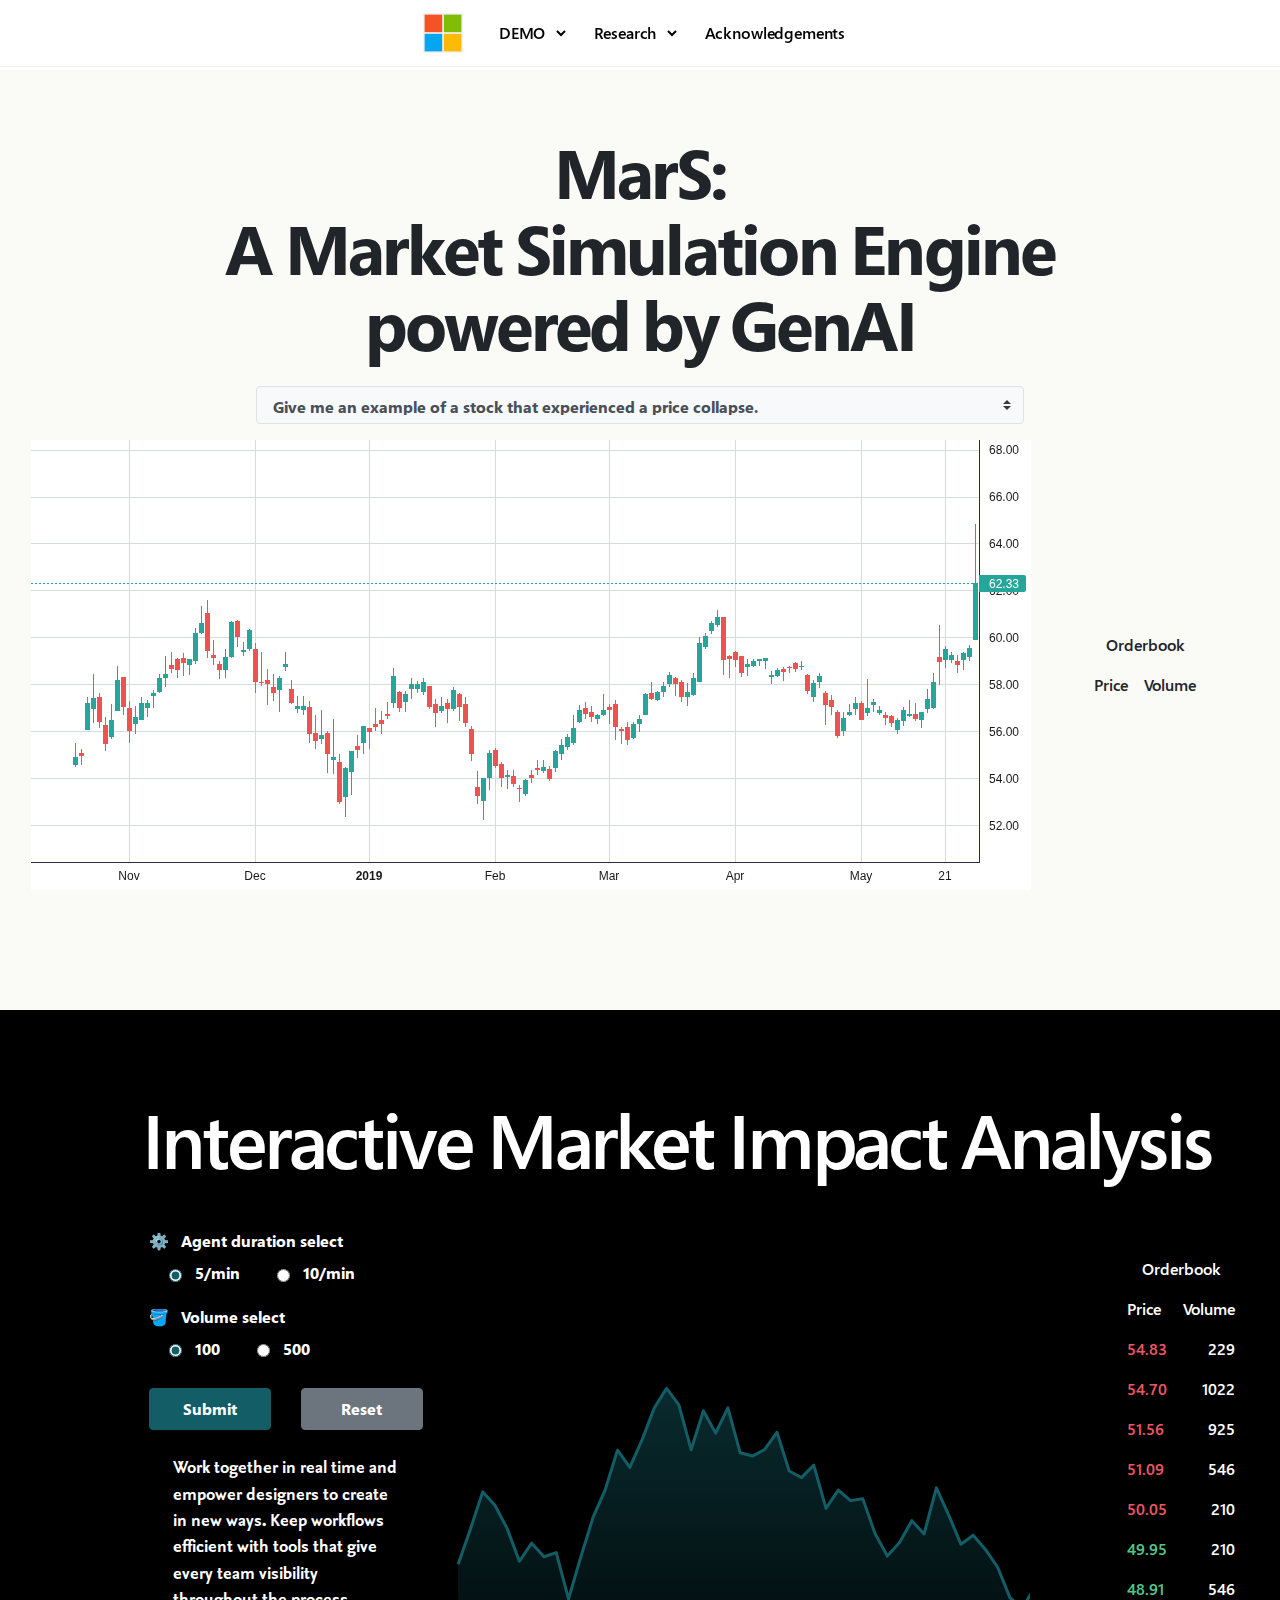
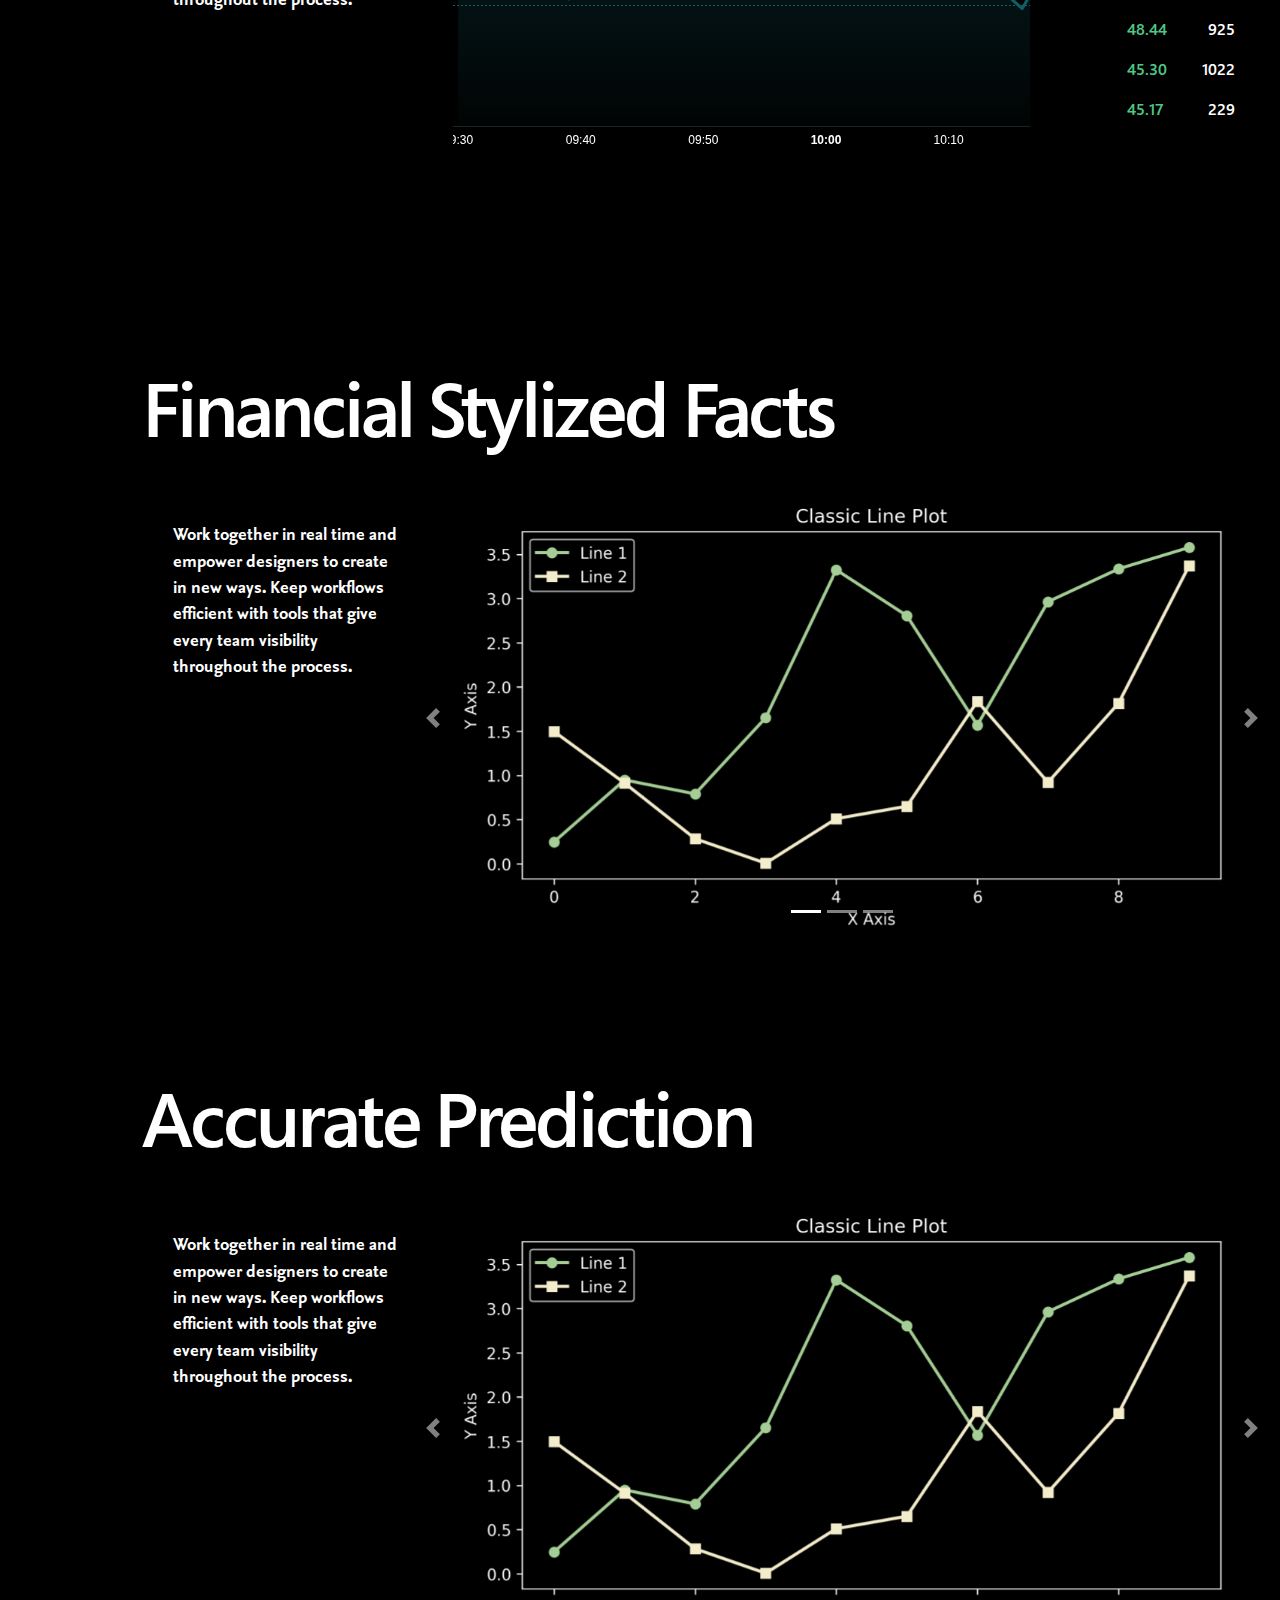
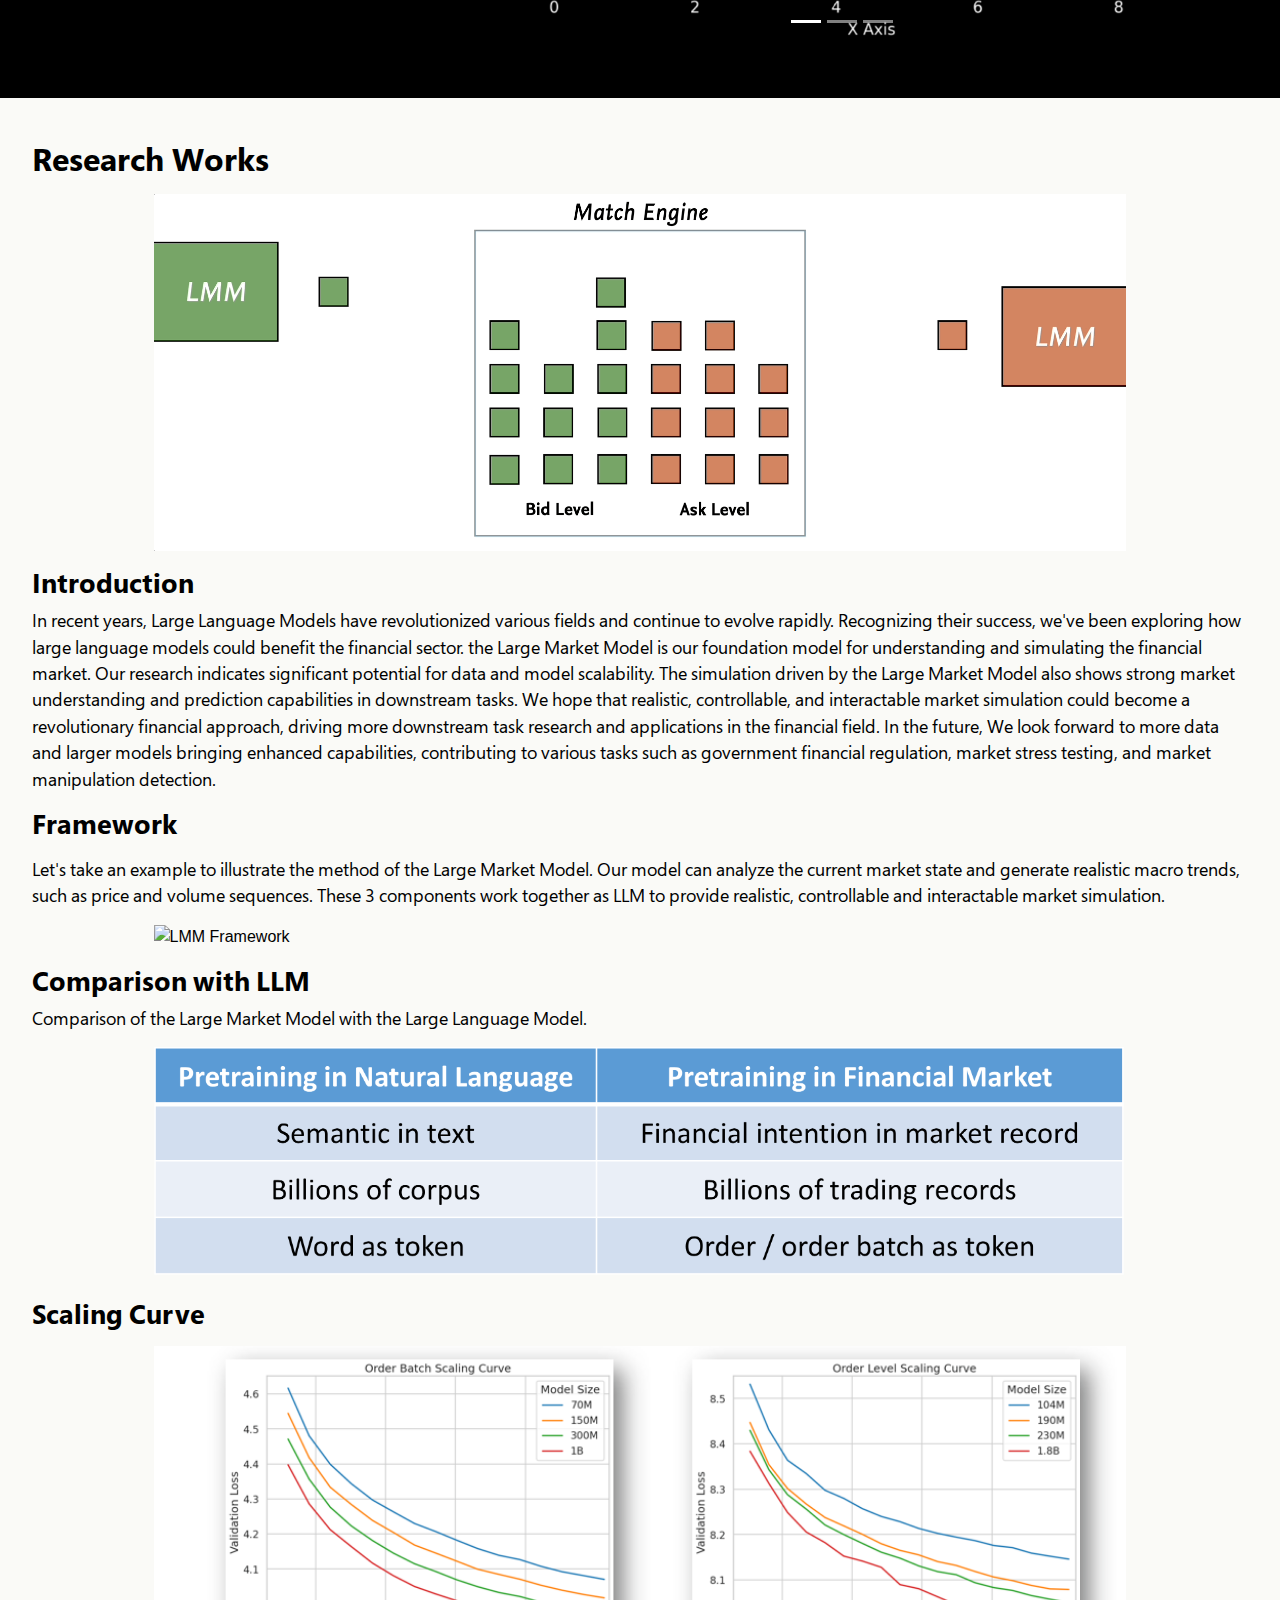
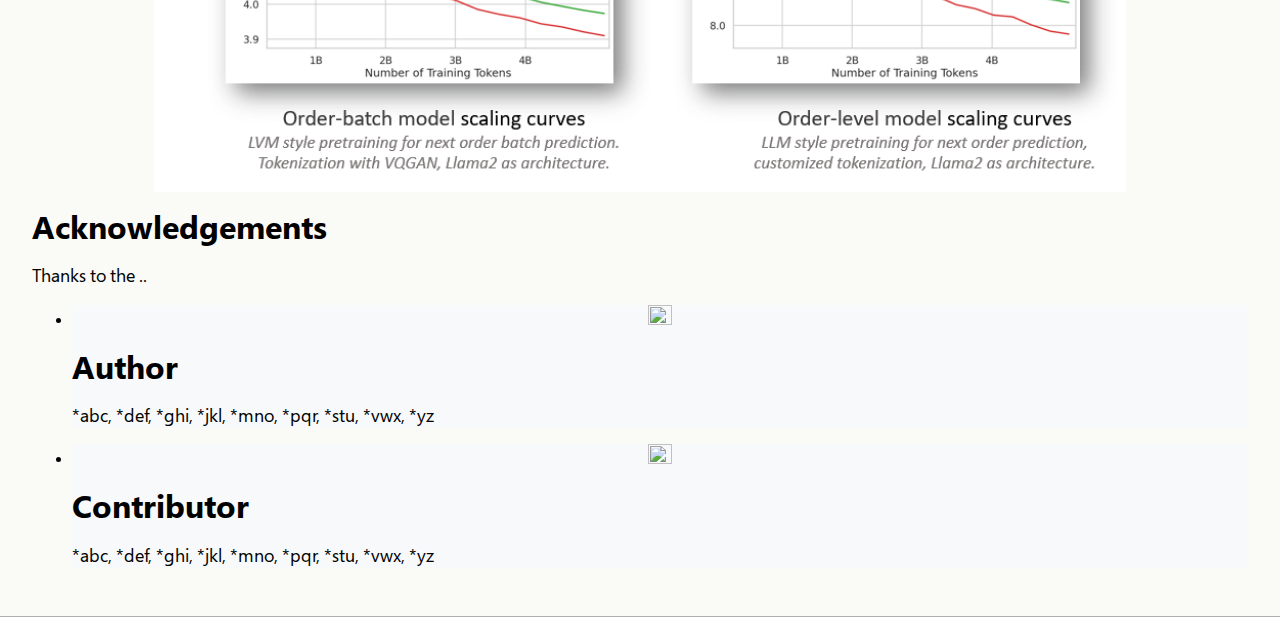
==== HomePage/index.html @ 02b0bd87 "init" ====
<!DOCTYPE html>
<html>

<head>
    <meta charSet="utf-8" />
    <link rel="preconnect" href="https://cdn.sanity.io" />
    <meta name="viewport" content="width=device-width, initial-scale=1" />
    <!-- <link rel="stylesheet" href="./_next/static/css/a3a7e39128537e6a.css" crossorigin="" data-precedence="next" /> -->
    <!-- <link rel="stylesheet" href="./_next/static/css/a01bb245298af342.css" crossorigin="" data-precedence="next" /> -->
    <link rel="stylesheet" href="https://cdn.jsdelivr.net/npm/bootstrap@4.4.1/dist/css/bootstrap.min.css"
        integrity="sha384-Vkoo8x4CGsO3+Hhxv8T/Q5PaXtkKtu6ug5TOeNV6gBiFeWPGFN9MuhOf23Q9Ifjh" crossorigin="anonymous">
    <script src="https://code.jquery.com/jquery-3.4.1.slim.min.js"
        integrity="sha384-J6qa4849blE2+poT4WnyKhv5vZF5SrPo0iEjwBvKU7imGFAV0wwj1yYfoRSJoZ+n"
        crossorigin="anonymous"></script>
    <script src="https://cdn.jsdelivr.net/npm/popper.js@1.16.0/dist/umd/popper.min.js"
        integrity="sha384-Q6E9RHvbIyZFJoft+2mJbHaEWldlvI9IOYy5n3zV9zzTtmI3UksdQRVvoxMfooAo"
        crossorigin="anonymous"></script>
    <script src="https://cdn.jsdelivr.net/npm/bootstrap@4.4.1/dist/js/bootstrap.min.js"
        integrity="sha384-wfSDF2E50Y2D1uUdj0O3uMBJnjuUD4Ih7YwaYd1iqfktj0Uod8GCExl3Og8ifwB6"
        crossorigin="anonymous"></script>
    <meta http-equiv="Content-Security-Policy"
        content="default-src &#x27;self&#x27; https://accounts.google.com/gsi/ ; script-src &#x27;self&#x27; &#x27;unsafe-eval&#x27; &#x27;unsafe-inline&#x27; blob: https://platform.twitter.com/js/ https://platform.twitter.com/widgets.js https://player.vimeo.com/api/player.js https://www.youtube.com/iframe_api https://www.youtube.com/s/player/ https://accounts.google.com/gsi/client https://stackpath.bootstrapcdn.com https://code.jquery.com https://cdn.jsdelivr.net ; style-src &#x27;self&#x27; &#x27;unsafe-inline&#x27; https://fonts.googleapis.com/ https://accounts.google.com/gsi/style https://stackpath.bootstrapcdn.com https://cdn.jsdelivr.net/ ; object-src &#x27;none&#x27; ; base-uri &#x27;self&#x27; ; font-src &#x27;self&#x27; https://fonts.gstatic.com ; connect-src &#x27;self&#x27; https://static.figma.com https://forms.figma.com https://boards-api.greenhouse.io/v1/boards/figma/jobs https://vimeo.com https://accounts.google.com/gsi/ https://figma.com/api/figment-proxy/monitor https://staging.figma.com/api/figment-proxy/monitor https://figma.com/api/figment-proxy/identify https://staging.figma.com/api/figment-proxy/identify https://figma.com/api/figment-proxy/page https://staging.figma.com/api/figment-proxy/page https://cdn.sanity.io https://events.statsigapi.net/v1/rgstr https://featuregates.org/v1/initialize https://o22594.ingest.sentry.io ; frame-src &#x27;self&#x27; https://www.figma.com https://marketing.figma.com https://marketing.staging.figma.com https://platform.twitter.com https://player.vimeo.com https://www.youtube.com https://accounts.google.com/gsi/ https://figma.com/api/figment-proxy/monitor https://staging.figma.com/api/figment-proxy/monitor https://figma.com/api/figment-proxy/identify https://staging.figma.com/api/figment-proxy/identify https://figma.com/api/figment-proxy/page https://staging.figma.com/api/figment-proxy/page ; img-src &#x27;self&#x27; data: blob: https://cdn.sanity.io https://i.vimeocdn.com https://*.figma.com https://i.ytimg.com https://www.gravatar.com https://i0.wp.com/s3-alpha.figma.com/ https://i1.wp.com/s3-alpha.figma.com/ https://i2.wp.com/s3-alpha.figma.com/ https://i3.wp.com/s3-alpha.figma.com/ ; media-src &#x27;self&#x27; https://cdn.sanity.io https://static.figma.com ; worker-src &#x27;none&#x27; ; upgrade-insecure-requests " />
    <meta name="theme-color" content="#ffffff" />
    <title>Microsoft: Large Market Model</title>
    <meta name="description"
        content="Figma is the leading collaborative design tool for building meaningful products. Seamlessly design, prototype, develop, and collect feedback in a single platform." />
    <!-- <link rel="manifest" href="/manifest.json?v=1" /> -->
    <!-- <link rel="canonical" href="https://www.figma.com/" /> -->
    <!-- <link rel="alternate" hrefLang="en" href="https://www.figma.com/" /> -->
    <!-- <link rel="alternate" hrefLang="de" href="https://www.figma.com/de/" /> -->
    <!-- <link rel="alternate" hrefLang="fr" href="https://www.figma.com/fr/" /> -->
    <!-- <link rel="alternate" hrefLang="ja" href="https://www.figma.com/ja/" /> -->
    <!-- <link rel="alternate" hrefLang="x-default" href="https://www.figma.com/" /> -->
    <meta property="og:title" content="LMM" />
    <!-- <meta property="og:description"
        content="Figma is the leading collaborative design tool for building meaningful products. Seamlessly design, prototype, develop, and collect feedback in a single platform." /> -->
    <!-- <meta property="og:url" content="https://www.figma.com/" /> -->
    <!-- <meta property="og:site_name" content="Figma" /> -->
    <!-- <meta property="og:image"
        content="https://cdn.sanity.io/images/599r6htc/localized/a9afeb156fd9d624032026ba5dded124f3265a42-2400x1260.png?w=1200&amp;q=70&amp;fit=max&amp;auto=format" /> -->
    <meta property="og:image:width" content="1200" />
    <meta property="og:image:height" content="630" />
    <meta property="og:type" content="website" />
    <meta name="twitter:image"
        content="https://cdn.sanity.io/images/599r6htc/localized/a9afeb156fd9d624032026ba5dded124f3265a42-2400x1260.png?w=1200&amp;q=70&amp;fit=max&amp;auto=format" />
    <meta name="twitter:image:width" content="1200" />
    <meta name="twitter:image:height" content="630" />
    <link rel="shortcut icon" href="images/microsoft.png" type="msft" />
    <link rel="icon" href="images/microsoft.png" sizes="192x192" />
    <link rel="icon" href="images/microsoft.png" sizes="128x128" />
    <link rel="icon" href="images/microsoft.png" type="image/png" />
    <link rel="icon" href="images/microsoft.png" sizes="any" type="image/svg+xml" />
    <!-- <link rel="apple-touch-icon" href="https://static.figma.com/app/icon/1/touch-76.png" sizes="76x76" />
    <link rel="apple-touch-icon" href="https://static.figma.com/app/icon/1/touch-120.png" sizes="120x120" />
    <link rel="apple-touch-icon" href="https://static.figma.com/app/icon/1/touch-152.png" sizes="152x152" />
    <link rel="apple-touch-icon" href="https://static.figma.com/app/icon/1/touch-167.png" sizes="167x167" />
    <link rel="apple-touch-icon" href="https://static.figma.com/app/icon/1/touch-180.png" sizes="180x180" /> -->
    <meta name="next-size-adjust" />
    <script src="js/lightweight-charts.standalone.production.js"></script>
    <!-- <link rel="stylesheet" href="css/claude.css" /> -->
    <link rel="stylesheet" href="css/font-style.css" />
    <link rel="stylesheet" href="css/style.css" />
    <script>
        (function () {
            const homepagePattern = new RegExp("^/((fr|de|ja)/)?$")
            const hasStateCookie = /(^|; *)(__host-)?figma\.authn-state=1(;|$)/i.test(document.cookie)
            window.isHomepage = homepagePattern.test(window.location.pathname)
            window.redirectToApp = () => {
                window.location.href = "/redirect_home"
            }

            if (window.isHomepage && hasStateCookie) {
                window.redirectToApp()
            }
        })()
    </script>
    <style
        data-emotion="css vgqvqa 1xx7x66 1jcad7p a2jhnh 1blj5w4 1ok2quh r4ad6 vthwf5 1r6bzqz 1h33jz5 1kh2msi lk8xnz s1am09 1unitxu 1o3xbvh axw7ok 12caxjw 79elbk mx6wto xxr460 181ih7a digmnm 7glzi7 fiavb9 1s5zhsh 68ex1e j6n3vw vzv3hu 1v3heaz 17baor0 c9log 1pedjod i8j8ci 7vzs6a 1h6647k 1k2ji4o ilxr9w 82b1p9 h1szwg gu9mud 0 10cvx0d 1ttct18 1ljk1wv ultvkd xql9lf 1s2ub9z bm7me6 1toy57u 19y0v12 18v6esb fzsdxs 1hyfx7x 4o3jsi 1bohwjx 5sgkt1 1j6mv6l 1xe7dqo qt5w03 8atqhb rz0zwt 1p062ol tqq2ca 17g8840 15hwmns 2ok4rb 1t3rvdw u83pue 10qo74e 17xsp5d 16ayu8t 19zowzq p2hu0t 1ke04li v5hztt 70qvj9 1u34mhz 18aoyxs ybtiry 1k5ylcq yikrym 1549uxp 10ngdny 115s245 1gyw6kv 4cs8n2 1abe8bw 1le72dr 1btwqcf j7qwjs 1oo3ail 1xvqwox r1rs7a 16ea1w6 1pq5x50 r57pdw ers5v4 15fzge 1m01c8l 1y2x0v 1lwzxr6 17mrx6g y555pl a1tzcy 1bkx64e 1y7crgy 1z063fy nfl3w 6djaf4 17j39q3 ya86xq x1m6v 1ejf4m3 14pwkia rhpgco avehtb b8n9y9 s855ri epvm6 1xvso8j x2h7g6 ssgmig dcez4h q0xz4o 1birkxv jodbou 63xbd6 zhpe2o 14l5g2e 10klw3m znuur3 gqjykr 7fl06r k008qs 1028ru8 animation-zsk7zs 17wxmyz 4n32kg 1w0icqx 1jfwkxe 1b7y4wq 1em3ndj el77m7 10ghxob 13u7m8z 1il8vks 17r3c8v 1iwzbfk bh39hc 10h6814 1tyi9mv 5umvbj 1pkebir">
        /* html {
            line-height: 1.15;
            -webkit-text-size-adjust: 100%;
        }

        body {
            margin: 0;
        }

        main {
            display: block;
        }

        h1 {
            font-size: 2em;
            margin: 0.67em 0;
        }

        hr {
            box-sizing: content-box;
            height: 0;
            overflow: visible;
        }

        pre {
            font-family: monospace, monospace;
            font-size: 1em;
        }

        a {
            background-color: transparent;
        }

        abbr[title] {
            border-bottom: none;
            -webkit-text-decoration: underline;
            text-decoration: underline;
            -webkit-text-decoration: underline dotted;
            text-decoration: underline dotted;
        }

        b,
        strong {
            font-weight: bolder;
        }

        code,
        kbd,
        samp {
            font-family: monospace, monospace;
            font-size: 1em;
        }

        small {
            font-size: 80%;
        }

        sub,
        sup {
            font-size: 75%;
            line-height: 0;
            position: relative;
            vertical-align: baseline;
        }

        sub {
            bottom: -0.25em;
        }

        sup {
            top: -0.5em;
        }

        img {
            border-style: none;
        }

        button,
        input,
        optgroup,
        select,
        textarea {
            font-family: inherit;
            font-size: 100%;
            line-height: 1.15;
            margin: 0;
        }

        button,
        input {
            overflow: visible;
        }

        button,
        select {
            text-transform: none;
        }

        button,
        [type="button"],
        [type="reset"],
        [type="submit"] {
            -webkit-appearance: button;
        }

        button::-moz-focus-inner,
        [type="button"]::-moz-focus-inner,
        [type="reset"]::-moz-focus-inner,
        [type="submit"]::-moz-focus-inner {
            border-style: none;
            padding: 0;
        }

        button:-moz-focusring,
        [type="button"]:-moz-focusring,
        [type="reset"]:-moz-focusring,
        [type="submit"]:-moz-focusring {
            outline: 1px dotted ButtonText;
        }

        fieldset {
            padding: 0.35em 0.75em 0.625em;
        }

        legend {
            box-sizing: border-box;
            color: inherit;
            display: table;
            max-width: 100%;
            padding: 0;
            white-space: normal;
        }

        progress {
            vertical-align: baseline;
        }

        textarea {
            overflow: auto;
        }

        [type="checkbox"],
        [type="radio"] {
            box-sizing: border-box;
            padding: 0;
        }

        [type="number"]::-webkit-inner-spin-button,
        [type="number"]::-webkit-outer-spin-button {
            height: auto;
        }

        [type="search"] {
            -webkit-appearance: textfield;
            outline-offset: -2px;
        }

        [type="search"]::-webkit-search-decoration {
            -webkit-appearance: none;
        }

        ::-webkit-file-upload-button {
            -webkit-appearance: button;
            font: inherit;
        }

        details {
            display: block;
        }

        summary {
            display: -webkit-box;
            display: -webkit-list-item;
            display: -ms-list-itembox;
            display: list-item;
        }

        template {
            display: none;
        }

        [hidden] {
            display: none;
        }

        :root {
            --vh: 1vh;
            --h1-fs: 4rem;
            --h1-lh: 1.15;
            --h1-ls: -0.03em;
            --h2-fs: 2.25rem;
            --h2-lh: 1.2;
            --h2-ls: -0.02em;
            --h3-fs: 1.5rem;
            --h3-ls: -0.01em;
            --h4-fs: 1.25rem;
            --t1-fs: 1.375rem;
            --t1-lh: 1.45;
            --t1-ls: 0em;
            --t2-fs: 1.125rem;
            --t2-ls: 0.01em;
            --t3-fs: 1rem;
            --t3-ls: 0.01em;
            --legoBlockPadding: 160px;
            --cursorDefault: url("data:image/svg+xml,%3Csvg xmlns='http://www.w3.org/2000/svg' width='26' height='31' fill='none' viewBox='0 0 26 31'%3E%3Cpath fill='%23fff' fill-rule='evenodd' stroke='%23010101' stroke-linecap='square' stroke-width='2.5' d='M21.993 14.425 2.549 2.935l4.444 23.108 4.653-10.002 10.347-1.616Z' clip-rule='evenodd'/%3E%3C/svg%3E"), auto;
            --cursorPointer: url("data:image/svg+xml,%3Csvg xmlns='http://www.w3.org/2000/svg' width='28' height='29' fill='none' viewBox='0 0 28 29'%3E%3Cpath fill='%23fff' d='M6.84 21.83c-.47-.6-1.05-1.82-2.07-3.34-.58-.83-2.01-2.41-2.45-3.23a2.1 2.1 0 0 1-.25-1.67 2.2 2.2 0 0 1 2.39-1.67c.85.18 1.63.6 2.25 1.2.43.41.82.85 1.18 1.32.27.34.33.47.63.85.3.39.5.77.35.2-.11-.83-.31-2.23-.6-3.48-.21-.95-.26-1.1-.46-1.82s-.32-1.32-.54-2.13c-.2-.8-.35-1.62-.46-2.44a4.7 4.7 0 0 1 .43-3.08c.58-.55 1.44-.7 2.17-.37a4.4 4.4 0 0 1 1.57 2.17c.43 1.07.72 2.19.86 3.33.27 1.67.79 4.1.8 4.6 0-.61-.11-1.91 0-2.5.12-.6.54-1.1 1.12-1.33.5-.15 1.02-.19 1.53-.1.52.1.98.4 1.29.83.38.98.6 2 .63 3.05.04-.91.2-1.82.47-2.7.28-.39.68-.67 1.15-.8.55-.1 1.11-.1 1.66 0 .46.15.85.44 1.14.82.35.88.56 1.82.63 2.77 0 .23.12-.65.48-1.24a1.67 1.67 0 1 1 3.17 1.07v3.77c-.06.97-.2 1.94-.4 2.9-.29.85-.7 1.65-1.2 2.38-.8.9-1.48 1.92-1.98 3.02a6.67 6.67 0 0 0 .03 3.2c-.68.07-1.37.07-2.05 0-.65-.1-1.45-1.4-1.67-1.8a.63.63 0 0 0-1.13 0c-.37.64-1.18 1.79-1.75 1.85-1.12.14-3.42 0-5.23 0 0 0 .3-1.66-.39-2.27-.68-.6-1.38-1.3-1.9-1.76l-1.4-1.6Z'/%3E%3Cpath stroke='%23000' stroke-linecap='round' stroke-linejoin='round' stroke-width='2.25' d='M6.84 21.83c-.47-.6-1.05-1.82-2.07-3.34-.58-.83-2.01-2.41-2.45-3.23a2.1 2.1 0 0 1-.25-1.67 2.2 2.2 0 0 1 2.39-1.67c.85.18 1.63.6 2.25 1.2.43.41.82.85 1.18 1.32.27.34.33.47.63.85.3.39.5.77.35.2-.11-.83-.31-2.23-.6-3.48-.21-.95-.26-1.1-.46-1.82s-.32-1.32-.54-2.13c-.2-.8-.35-1.62-.46-2.44a4.7 4.7 0 0 1 .43-3.08c.58-.55 1.44-.7 2.17-.37a4.4 4.4 0 0 1 1.57 2.17c.43 1.07.72 2.19.86 3.33.27 1.67.79 4.1.8 4.6 0-.61-.11-1.91 0-2.5.12-.6.54-1.1 1.12-1.33.5-.15 1.02-.19 1.53-.1.52.1.98.4 1.29.83.38.98.6 2 .63 3.05.04-.91.2-1.82.47-2.7.28-.39.68-.67 1.15-.8.55-.1 1.11-.1 1.66 0 .46.15.85.44 1.14.82.35.88.56 1.82.63 2.77 0 .23.12-.65.48-1.24a1.67 1.67 0 1 1 3.17 1.07v3.77c-.06.97-.2 1.94-.4 2.9-.29.85-.7 1.65-1.2 2.38-.8.9-1.48 1.92-1.98 3.02a6.67 6.67 0 0 0 .03 3.2c-.68.07-1.37.07-2.05 0-.65-.1-1.45-1.4-1.67-1.8a.63.63 0 0 0-1.13 0c-.37.64-1.18 1.79-1.75 1.85-1.12.14-3.42 0-5.23 0 0 0 .3-1.66-.39-2.27-.68-.6-1.38-1.3-1.9-1.76l-1.4-1.6Z' clip-rule='evenodd'/%3E%3Cpath fill='%23000' d='M20.65 22.3v-6.24c0-.38-.31-.68-.7-.68-.37 0-.68.3-.68.68v6.23c0 .38.3.68.69.68.38 0 .69-.3.69-.68ZM17.2 22.3l-.04-6.25a.67.67 0 1 0-1.34.01l.04 6.24a.67.67 0 1 0 1.34 0ZM12.37 16.07l.04 6.22c0 .38.3.68.67.68.37 0 .67-.3.67-.68l-.04-6.23c0-.38-.3-.68-.67-.68-.37 0-.67.31-.67.69Z'/%3E%3C/svg%3E"), auto;
            --cursorGrab: url("data:image/svg+xml,%3Csvg xmlns='http://www.w3.org/2000/svg' width='28' height='28' fill='none' viewBox='0 0 28 28'%3E%3Cpath fill='%23fff' d='M8.32 14.57c-.15-.58-.31-1.35-.65-2.46-.33-1.1-.54-1.36-.74-1.95-.21-.59-.48-1.14-.8-1.87A19.2 19.2 0 0 1 5.4 6c-.13-.65.03-1.33.45-1.86.57-.55 1.39-.76 2.16-.55.6.26 1.1.7 1.46 1.25.47.75.85 1.55 1.14 2.38.45 1.15.77 2.33.97 3.54l.14.72V9.64c0-1.6-.1-2.9 0-4.67 0-.2.1-.94.13-1.14.04-.69.45-1.3 1.06-1.6.7-.3 1.52-.3 2.22 0 .64.3 1.06.9 1.1 1.6 0 .17.14 1.58.14 1.76V11.37c.04-2.1.22-4.19.54-6.26.19-.65.65-1.18 1.26-1.48.75-.3 1.6-.15 2.22.39.46.5.73 1.14.76 1.82v5.64c.14-.45.3-.86.43-1.18.13-.32.38-.97.57-1.36.2-.38.41-.75.65-1.1.25-.4.62-.71 1.07-.89a1.59 1.59 0 0 1 2.06.94c.1.58.1 1.17 0 1.75-.1.88-.3 1.76-.56 2.62-.2.7-.43 1.95-.54 2.53-.1.6-.36 2.2-.57 2.9-.3.83-.73 1.61-1.25 2.33a11.5 11.5 0 0 0-1.9 2.87 6.43 6.43 0 0 0 .04 3.05 9.2 9.2 0 0 1-1.95 0c-.62-.1-1.38-1.33-1.59-1.72a.6.6 0 0 0-1.08 0c-.36.6-1.13 1.7-1.67 1.77-1.06.12-3.25 0-4.98 0 0 0 .3-1.6-.37-2.16-.66-.57-1.31-1.24-1.8-1.68l-1.32-1.47c-.45-.57-1-1.73-1.97-3.17-.56-.8-1.59-1.73-2.03-2.5a2.78 2.78 0 0 1-.3-2.1 1.92 1.92 0 0 1 2.17-1.37c.74.05 1.43.35 1.97.86.42.37.82.76 1.19 1.19.25.3.32.44.6.8.29.37.48.74.34.2'/%3E%3Cpath stroke='%23000' stroke-linecap='round' stroke-linejoin='round' stroke-width='2.25' d='M8.32 14.57c-.15-.58-.31-1.35-.65-2.46-.33-1.1-.54-1.36-.74-1.95-.21-.59-.48-1.14-.8-1.87A19.2 19.2 0 0 1 5.4 6c-.13-.65.03-1.33.45-1.86.57-.55 1.39-.76 2.16-.55.6.26 1.1.7 1.46 1.25.47.75.85 1.55 1.14 2.38.45 1.15.77 2.33.97 3.54l.14.72V9.64c0-1.6-.1-2.9 0-4.67 0-.2.1-.94.13-1.14.04-.69.45-1.3 1.06-1.6.7-.3 1.52-.3 2.22 0 .64.3 1.06.9 1.1 1.6 0 .17.14 1.58.14 1.76V11.37c.04-2.1.22-4.19.54-6.26.19-.65.65-1.18 1.26-1.48.75-.3 1.6-.15 2.22.39.46.5.73 1.14.76 1.82v5.64c.14-.45.3-.86.43-1.18.13-.32.38-.97.57-1.36.2-.38.41-.75.65-1.1.25-.4.62-.71 1.07-.89a1.59 1.59 0 0 1 2.06.94c.1.58.1 1.17 0 1.75-.1.88-.3 1.76-.56 2.62-.2.7-.43 1.95-.54 2.53-.1.6-.36 2.2-.57 2.9-.3.83-.73 1.61-1.25 2.33a11.5 11.5 0 0 0-1.9 2.87 6.43 6.43 0 0 0 .04 3.05 9.2 9.2 0 0 1-1.95 0c-.62-.1-1.38-1.33-1.59-1.72a.6.6 0 0 0-1.08 0c-.36.6-1.13 1.7-1.67 1.77-1.06.12-3.25 0-4.98 0 0 0 .3-1.6-.37-2.16-.66-.57-1.31-1.24-1.8-1.68l-1.32-1.47c-.45-.57-1-1.73-1.97-3.17-.56-.8-1.59-1.73-2.03-2.5a2.78 2.78 0 0 1-.3-2.1 1.92 1.92 0 0 1 2.17-1.37c.74.05 1.43.35 1.97.86.42.37.82.76 1.19 1.19.25.3.32.44.6.8.29.37.48.74.34.2'/%3E%3Cpath fill='%23000' d='M19.3 20.3v-6.24c0-.38-.3-.68-.68-.68-.38 0-.7.3-.7.68v6.23c0 .38.32.68.7.68.38 0 .69-.3.69-.68ZM16.13 20.3l-.01-6.25c0-.37-.31-.67-.69-.67-.37 0-.68.3-.68.68l.02 6.24c0 .37.3.67.68.67.38 0 .69-.3.68-.68ZM11.59 14.07l.03 6.22c0 .38.3.68.68.68.37 0 .67-.31.67-.69l-.04-6.22c0-.38-.3-.68-.67-.68a.68.68 0 0 0-.67.69Z'/%3E%3C/svg%3E"), auto;
            --cursorGrabbed: url("data:image/svg+xml,%3Csvg xmlns='http://www.w3.org/2000/svg' width='28' height='25' fill='none' viewBox='0 0 28 25'%3E%3Cpath fill='%23fff' d='M6.81 3.46c.9-.34 2.68-.13 3.14.88.47 1.01.75 2.32.77 2-.03-.97.05-1.93.25-2.88.2-.6.68-1.08 1.29-1.3a3.61 3.61 0 0 1 1.72-.1c.58.12 1.1.45 1.44.93.44 1.1.68 2.25.73 3.43.05-1 .22-2 .5-2.96.32-.44.77-.76 1.3-.9a5.2 5.2 0 0 1 1.87 0c.5.17.95.49 1.27.92.4 1 .64 2.04.71 3.1 0 .27.13-.72.55-1.38a1.88 1.88 0 1 1 3.55 1.2v4.23c-.07 1.1-.22 2.18-.45 3.25-.32.95-.78 1.85-1.35 2.68a13.51 13.51 0 0 0-2.22 3.39 7.71 7.71 0 0 0 .03 3.6c-.76.07-1.53.07-2.3 0-.73-.12-1.63-1.58-1.87-2.03a.71.71 0 0 0-1.27 0c-.41.71-1.33 2-1.87 2.08-1.26.15-3.86 0-5.88 0 0 0 .36-1.87-.43-2.55-.79-.67-1.55-1.46-2.13-1.98L4.6 17.35a8.33 8.33 0 0 1-2.32-3.75c-.4-1.76-.35-2.6 0-3.3a2.8 2.8 0 0 1 1.6-1.23c.54-.1 1.1-.06 1.64.12.37.15.68.4.92.73.43.58.58.86.39.22-.19-.63-.6-1.1-.8-1.87-.4-.9-.65-1.88-.72-2.86.08-.9.7-1.64 1.56-1.88'/%3E%3Cpath stroke='%23000' stroke-linejoin='round' stroke-width='2.25' d='M6.81 3.46c.9-.34 2.68-.13 3.14.88.47 1.01.75 2.32.77 2-.03-.97.05-1.93.25-2.88.2-.6.68-1.08 1.29-1.3a3.61 3.61 0 0 1 1.72-.1c.58.12 1.1.45 1.44.93.44 1.1.68 2.25.73 3.43.05-1 .22-2 .5-2.96.32-.44.77-.76 1.3-.9a5.2 5.2 0 0 1 1.87 0c.5.17.95.49 1.27.92.4 1 .64 2.04.71 3.1 0 .27.13-.72.55-1.38a1.88 1.88 0 1 1 3.55 1.2v4.23c-.07 1.1-.22 2.18-.45 3.25-.32.95-.78 1.85-1.35 2.68a13.52 13.52 0 0 0-2.22 3.39 7.71 7.71 0 0 0 .03 3.6c-.76.07-1.53.07-2.3 0-.73-.12-1.63-1.58-1.87-2.03a.71.71 0 0 0-1.27 0c-.41.71-1.33 2-1.87 2.08-1.26.15-3.86 0-5.88 0 0 0 .36-1.87-.43-2.55-.79-.67-1.55-1.46-2.13-1.98L4.6 17.35a8.33 8.33 0 0 1-2.32-3.75c-.4-1.76-.35-2.6 0-3.3a2.8 2.8 0 0 1 1.6-1.23c.54-.1 1.1-.06 1.64.12.37.15.68.4.92.73.43.58.58.86.39.22-.19-.63-.6-1.1-.8-1.87-.4-.9-.65-1.88-.72-2.86.04-.9.64-1.68 1.5-1.95Z' clip-rule='evenodd'/%3E%3Cpath fill='%23000' d='M19.29 18.3v-6.24c0-.38-.3-.68-.69-.68-.38 0-.69.3-.69.68v6.23c0 .38.3.68.69.68.38 0 .69-.3.69-.68ZM16.12 18.3l-.02-6.25c0-.37-.3-.67-.68-.67-.38 0-.68.3-.68.68l.01 6.24c0 .37.31.67.69.67.37 0 .68-.3.68-.68ZM11.57 12.07l.04 6.22c0 .38.3.68.67.68.37 0 .67-.31.67-.69l-.04-6.22c0-.38-.3-.68-.67-.68a.68.68 0 0 0-.67.69Z'/%3E%3C/svg%3E"), auto;
            --cursorText: url("data:image/svg+xml,%3Csvg xmlns='http://www.w3.org/2000/svg' width='13' height='25' fill='none' viewBox='0 0 13 25'%3E%3Cpath fill='%23000' stroke='%23fff' stroke-width='1.75' d='M8 18.48v-4.23h1.27v-3H8V5.8c.2-.44.5-.82.87-1.14.23-.16.52-.32.83-.44a5.4 5.4 0 0 1 1.17-.05l.87.05.05-.87.08-1.27.06-.87-.88-.06c-.7-.04-1.4 0-2.1.14l-.05.01-.06.02c-.7.25-1.29.56-1.82.95L7 2.28l-.03.02c-.16.13-.31.28-.46.42a6.93 6.93 0 0 0-.39-.38l-.03-.03-.03-.02a5.86 5.86 0 0 0-1.85-.97l-.04-.01-.04-.01a8.1 8.1 0 0 0-2.19-.16l-.87.06.06.87.08 1.27.06.88.87-.06c.43-.03.85 0 1.27.08.23.08.5.21.74.4.33.3.63.72.84 1.19v5.42H3.72v3h1.27v4.2c-.21.47-.51.89-.88 1.24-.2.14-.46.28-.75.37-.36.07-.8.1-1.22.06l-.87-.05-.06.87-.08 1.27-.06.88.87.05c.71.05 1.42 0 2.12-.14h.04l.04-.02a5.83 5.83 0 0 0 1.88-.95l.03-.02.03-.03.44-.43c.14.14.28.27.44.4l.02.02.02.01c.55.42 1.14.73 1.76.95l.05.02.06.01c.77.17 1.47.22 2.17.18l.88-.05-.05-.87-.07-1.27-.05-.87-.87.04c-.42.03-.83 0-1.24-.08-.24-.1-.52-.25-.8-.45A3.4 3.4 0 0 1 8 18.48Z'/%3E%3C/svg%3E"), auto;
            --statsigOverlay: #FFFFFF;
        }

        @media (max-width: 1080px) {
            :root {
                --h1-fs: 3rem;
                --h1-lh: 1.2;
                --h1-ls: -0.02em;
                --h2-fs: 2rem;
                --h2-lh: 1.3;
                --h2-ls: -0.01em;
                --h3-fs: 1.25rem;
                --h3-ls: 0em;
                --h4-fs: 1.125rem;
                --t1-fs: 1.25rem;
                --t1-lh: 1.45;
                --t1-ls: 0em;
                --t2-fs: 1rem;
                --t3-fs: 0.875rem;
                --t3-ls: 0.02em;
            }
        }

        @media (max-width: 800px) {
            :root {
                --h1-fs: 2.25rem;
                --h2-fs: 1.625rem;
                --h2-lh: 1.35;
                --t1-fs: 1.125rem;
                --t1-lh: 1.5;
                --t1-ls: 0.01em;
            }
        }

        @media (max-width: 1900px) {
            :root {
                --legoBlockPadding: 120px;
            }
        }

        @media (max-width: 960px) {
            :root {
                --legoBlockPadding: 80px;
            }
        }

        @media (max-width: 670px) {
            :root {
                --legoBlockPadding: 64px;
            }
        }

        *,
        *:before,
        *:after {
            box-sizing: inherit;
        }

        html {
            font-family: 'Segoe Pro Regular';
            font-style: normal;
            line-height: 1.4;
            color: #000000;
            word-break: break-word;
            box-sizing: border-box;
            text-rendering: optimizeLegibility;
            font-feature-settings: 'kern' 1;
            font-kerning: normal;
            -webkit-font-smoothing: antialiased;
            -moz-osx-font-smoothing: grayscale;
            scroll-behavior: smooth;
            --columns: 24;
            --gutter: 0px;
            --col-width: calc((min(100vw, 1440px) - 2 * var(--gutter)) / var(--columns));
            --inktrap-font-family: '__whyteInktrap_05eb53', '__whyteInktrap_Fallback_05eb53', '__whyte_5bb98a', '__whyte_Fallback_5bb98a', sans-serif;
        }

        @media (max-width: 670px) {
            html {
                --gutter: 32px;
                --columns: 1;
            }
        }

        @media (max-width: 359px) {
            html {
                --gutter: 24px;
            }
        }

        @media (hover: hover) and (pointer: fine) {
            body {
                cursor: var(--cursorDefault);
            }

            p,
            h1,
            h2,
            h3,
            h4,
            h5,
            h6,
            input[type=text],
            input[type=tel],
            input[type=email],
            input[type=search] {
                cursor: var(--cursorText);
            }

            a,
            a *,
            button:not([aria-disabled='true'],
                .tooltip-btn),
            button:not([aria-disabled='true'],
                .tooltip-btn) * {
                cursor: var(--cursorPointer);
            }
        }

        html[lang="fr"],
        html[lang="de"],
        html[lang="ja"] {
            -webkit-hyphens: auto;
            -moz-hyphens: auto;
            -ms-hyphens: auto;
            hyphens: auto;
        }

        html[lang=ja] {
            font-family: 'Segoe Pro Regular', sans-serif;
            --inktrap-font-family: 'Segoe Pro Regular', sans-serif;
        }

        a {
            -webkit-text-decoration: var(--linkStyle, none);
            text-decoration: var(--linkStyle, none);
            color: var(--linkColor, #5551FF);
            text-underline-offset: 0.25em;
        }

        a:hover {
            -webkit-text-decoration: underline;
            text-decoration: underline;
        }

        :target {
            scroll-margin-block-start: 20px;
        }

        img,
        svg,
        video {
            display: block;
            max-width: 100%;
        }

        h1,
        h2,
        h3,
        h4,
        h5,
        h6 {
            margin: 0;
        }

        iframe {
            border: 0;
        }

        a:focus-visible,
        button:focus-visible {
            outline: var(--legoForegroundColor, #000000) dashed 2px;
            outline-offset: 4px;
        }

        main:focus-visible {
            outline: var(--legoForegroundColor, #000000) dashed 2px;
            outline-offset: -2px;
        }

        :root {
            --cosmosFontStack: 'Segoe Pro Regular';
            --cosmos-max-content-width: 1440px;
            --cosmos-columns: 12;
            --cosmos-col-width: calc(min(100vw, var(--cosmos-max-content-width)) / var(--cosmos-columns));
            --cosmos-gutter: var(--cosmos-col-width);
        }

        @media (min-width: 768px) {
            :root {
                --cosmos-columns: 24;
            }
        }

        @media (min-width: 960px) {
            :root {
                --cosmos-columns: 48;
                --cosmos-gutter: calc(var(--cosmos-col-width) * 2);
            }
        } */

        .css-1xx7x66 {
            left: -999px;
            position: absolute;
            top: 0;
            width: 1px;
            height: 1px;
            overflow: hidden;
            z-index: -999;
            display: block;
        }

        .css-1xx7x66:focus,
        .css-1xx7x66:focus-visible {
            color: #000000;
            background: #E4FF97;
            left: auto;
            height: auto;
            width: auto;
            padding: 15px 32px;
            -webkit-text-decoration: underline;
            text-decoration: underline;
            outline: #000000 dashed 2px;
            outline-offset: -2px;
            line-height: 1.125;
            z-index: 999;
        }

        .css-1xx7x66:hover {
            -webkit-text-decoration: none;
            text-decoration: none;
        }

        .css-1jcad7p {
            --legoForegroundColor: #FFFFFF;
            --legoBackgroundColor: #000000;
            color: var(--legoForegroundColor);
            background: var(--legoBackgroundColor);
        }

        .css-a2jhnh {
            display: grid;
            grid-template-columns: 1fr;
            gap: 40px 0;
            max-width: calc(var(--cosmos-col-width) * 10);
            padding: 56px 0 88px;
            margin: 0 auto;
        }

        @media (min-width: 768px) {
            .css-a2jhnh {
                display: grid;
                grid-template-columns: repeat(4, calc(var(--cosmos-col-width) * 4));
                gap: 56px calc(var(--cosmos-col-width) * 2);
                max-width: calc(var(--cosmos-col-width) * 22);
                padding-block: 80px;
            }
        }

        @media (min-width: 960px) {
            .css-a2jhnh {
                grid-template-columns: calc(var(--cosmos-col-width) * 12) repeat(4, calc(var(--cosmos-col-width) * 6));
                row-gap: 80px;
                max-width: calc(var(--cosmos-col-width) * 44);
            }
        }

        @media (min-width: 1440px) {
            .css-a2jhnh {
                padding-block: 120px;
            }
        }

        .css-1blj5w4 {
            grid-column: 1/-1;
            display: -webkit-box;
            display: -webkit-flex;
            display: -ms-flexbox;
            display: flex;
            -webkit-flex-direction: row;
            -ms-flex-direction: row;
            flex-direction: row;
            -webkit-box-pack: justify;
            -webkit-justify-content: space-between;
            justify-content: space-between;
            -webkit-align-items: center;
            -webkit-box-align: center;
            -ms-flex-align: center;
            align-items: center;
            margin-bottom: 16px;
        }

        @media (min-width: 768px) {
            .css-1blj5w4 {
                margin-bottom: 0;
            }
        }

        @media (min-width: 960px) {
            .css-1blj5w4 {
                grid-column: 1/2;
                -webkit-flex-direction: column;
                -ms-flex-direction: column;
                flex-direction: column;
                -webkit-box-pack: start;
                -ms-flex-pack: start;
                -webkit-justify-content: flex-start;
                justify-content: flex-start;
                -webkit-align-items: flex-start;
                -webkit-box-align: flex-start;
                -ms-flex-align: flex-start;
                align-items: flex-start;
            }
        }

        .css-1ok2quh {
            position: relative;
            width: auto;
        }

        @media (min-width: 960px) {
            .css-1ok2quh {
                top: -6px;
                margin-bottom: 24px;
                width: 100px;
            }
        }

        .css-r4ad6 {
            fill: var(--legoForegroundColor);
        }

        .css-vthwf5 {
            display: -webkit-box;
            display: -webkit-flex;
            display: -ms-flexbox;
            display: flex;
            list-style: none;
            -webkit-align-items: center;
            -webkit-box-align: center;
            -ms-flex-align: center;
            align-items: center;
            gap: 4px;
            padding: 0;
            margin: 0 -10px;
        }

        .css-1r6bzqz {
            font-size: 0.875rem;
            line-height: 1.4;
            letter-spacing: 0;
            font-feature-settings: 'salt' on, 'ss01' on, 'ss02' on, 'ss03' on;
            color: var(--legoForegroundColor);
            display: -webkit-box;
            display: -webkit-flex;
            display: -ms-flexbox;
            display: flex;
            -webkit-align-items: center;
            -webkit-box-align: center;
            -ms-flex-align: center;
            align-items: center;
            padding: 10px;
        }

        .css-1h33jz5 {
            font-size: 0.75rem;
            color: #FFFFFF;
            font-weight: 500;
            line-height: 1.4;
            letter-spacing: 0.0225rem;
            text-transform: uppercase;
            margin: 0 0 16px;
        }

        @media (min-width: 768px) {
            .css-1h33jz5 {
                font-size: 0.875rem;
                letter-spacing: 0.02625rem;
            }
        }

        .css-1kh2msi {
            display: grid;
            grid-template-columns: repeat(2, 1fr);
            gap: 16px 24px;
            -webkit-align-items: flex-start;
            -webkit-box-align: flex-start;
            -ms-flex-align: flex-start;
            align-items: flex-start;
            list-style: none;
            margin: 0;
            padding: 0;
        }

        @media (min-width: 768px) {
            .css-1kh2msi {
                display: -webkit-box;
                display: -webkit-flex;
                display: -ms-flexbox;
                display: flex;
                -webkit-flex-direction: column;
                -ms-flex-direction: column;
                flex-direction: column;
                gap: 16px;
            }
        }

        .css-lk8xnz {
            font-size: 0.875rem;
            line-height: 1.4;
            letter-spacing: 0;
            font-feature-settings: 'salt' on, 'ss01' on, 'ss02' on, 'ss03' on;
            color: var(--legoForegroundColor);
        }

        .css-s1am09 {
            grid-column: 1/-1;
            display: -webkit-box;
            display: -webkit-flex;
            display: -ms-flexbox;
            display: flex;
            -webkit-align-items: center;
            -webkit-box-align: center;
            -ms-flex-align: center;
            align-items: center;
            -webkit-box-flex-wrap: wrap;
            -webkit-flex-wrap: wrap;
            -ms-flex-wrap: wrap;
            flex-wrap: wrap;
            margin-top: 56px;
        }

        @media (min-width: 768px) {
            .css-s1am09 {
                margin-top: 24px;
            }
        }

        @media (min-width: 960px) {
            .css-s1am09 {
                margin-top: 0;
            }
        }

        .css-1unitxu {
            display: -webkit-box;
            display: -webkit-flex;
            display: -ms-flexbox;
            display: flex;
            -webkit-align-items: flex-start;
            -webkit-box-align: flex-start;
            -ms-flex-align: flex-start;
            align-items: flex-start;
            -webkit-box-flex-flow: column;
            -webkit-flex-flow: column;
            -ms-flex-flow: column;
            flex-flow: column;
            gap: 24px;
        }

        @media (min-width: 768px) {
            .css-1unitxu {
                -webkit-box-flex-flow: row;
                -webkit-flex-flow: row;
                -ms-flex-flow: row;
                flex-flow: row;
                -webkit-align-items: center;
                -webkit-box-align: center;
                -ms-flex-align: center;
                align-items: center;
            }
        }

        .css-1o3xbvh {
            font-size: 0.875rem;
            line-height: 1.5;
            letter-spacing: 0.02em;
            font-feature-settings: 'salt' on, 'ss01' on, 'ss02' on, 'ss03' on;
            color: var(--legoForegroundColor);
        }

        .css-axw7ok {
            display: -webkit-box;
            display: -webkit-flex;
            display: -ms-flexbox;
            display: flex;
            -webkit-align-items: center;
            -webkit-box-align: center;
            -ms-flex-align: center;
            align-items: center;
            gap: 8px;
        }

        .css-12caxjw {
            width: 17px;
            height: 17px;
            margin-top: 1px;
        }

        .css-12caxjw path,
        .css-12caxjw rect {
            stroke: var(--legoForegroundColor);
        }

        .css-79elbk {
            position: relative;
        }

        .css-mx6wto {
            font-size: 0.875rem;
            line-height: 1.5;
            letter-spacing: 0.02em;
            font-feature-settings: 'salt' on, 'ss01' on, 'ss02' on, 'ss03' on;
            -webkit-appearance: none;
            -moz-appearance: none;
            -ms-appearance: none;
            appearance: none;
            background: none;
            border: none;
            color: var(--legoForegroundColor);
            padding-inline: 0 18px;
        }

        .css-mx6wto:focus-visible {
            outline: var(--legoForegroundColor, #000000) dashed 2px;
            outline-offset: 4px;
        }

        .css-mx6wto:hover {
            cursor: var(--cursorPointer);
        }

        .css-xxr460 {
            background: #000000;
            color: #FFFFFF;
        }

        .css-181ih7a {
            position: absolute;
            right: 0;
            top: 50%;
            -webkit-transform: translateY(-35%);
            -moz-transform: translateY(-35%);
            -ms-transform: translateY(-35%);
            transform: translateY(-35%);
            width: 12px;
            height: 8px;
            pointer-events: none;
        }

        .css-181ih7a path {
            stroke: var(--legoForegroundColor);
        }

        .css-digmnm {
            font-size: 0.875rem;
            line-height: 1.5;
            letter-spacing: 0.02em;
            font-feature-settings: 'salt' on, 'ss01' on, 'ss02' on, 'ss03' on;
            position: absolute;
            white-space: nowrap;
            visibility: hidden;
        }

        .css-7glzi7 {
            padding: 0;
            max-width: 420px;
            background: unset;
        }

        .css-fiavb9 {
            position: fixed;
            top: 0;
            left: 0;
            right: 0;
            bottom: 0;
            background-color: rgba(255, 255, 255, 0.75);
        }

        .css-1s5zhsh {
            overflow-y: auto;
            z-index: 30;
            background-color: rgba(0, 0, 0, 0.5);
        }

        .css-68ex1e {
            position: fixed;
            top: 0;
            left: 0;
            right: 0;
            bottom: 0;
            background-color: rgba(255, 255, 255, 0.75);
            overflow-y: auto;
            z-index: 30;
            background-color: rgba(0, 0, 0, 0.5);
        }

        .css-j6n3vw {
            overflow: hidden;
        }

        @supports (-webkit-overflow-scrolling: touch) {
            .css-j6n3vw {
                position: fixed;
            }
        }

        .css-vzv3hu {
            max-width: 450px;
            margin: 50px auto;
            outline: 0;
            padding: 36px;
            position: relative;
            background: #FFFFFF;
            border-radius: 8px;
            -webkit-overflow-scrolling: touch;
            padding: 0;
            max-width: 420px;
            background: unset;
        }

        @media (max-width: 540px) {
            .css-vzv3hu {
                padding: 24px;
            }
        }

        .css-1v3heaz {
            --text-color: #000000;
            --bg-color: #FFFFFF;
            position: relative;
            height: 70px;
            display: none;
        }

        @media (min-width: 960px) {
            html[lang='en'] .css-1v3heaz {
                display: block;
            }
        }

        @media (min-width: 1140px) {
            html:not([lang='en']) .css-1v3heaz {
                display: block;
            }
        }

        .css-17baor0 {
            position: fixed;
            inset: 0 0 auto;
            display: -webkit-box;
            display: -webkit-flex;
            display: -ms-flexbox;
            display: flex;
            cursor: var(--cursorDefault);
            letter-spacing: -0.00875rem;
            width: 100%;
            -webkit-align-items: center;
            -webkit-box-align: center;
            -ms-flex-align: center;
            align-items: center;
            background: var(--bg-color);
            color: var(--text-color);
            box-shadow: 0 1px 0 #F5F5F5;
            z-index: 25;
            -webkit-transition: background 0.4s cubic-bezier(.8, 0, .2, 1);
            transition: background 0.4s cubic-bezier(.8, 0, .2, 1);
        }

        .css-17baor0 a {
            -webkit-text-decoration: none;
            text-decoration: none;
        }

        .css-c9log {
            width: calc(min(var(--cosmos-max-content-width), 100vw) - var(--cosmos-gutter) * 2);
            margin-inline: auto;
            padding-block: 13px;
            display: -webkit-box;
            display: -webkit-flex;
            display: -ms-flexbox;
            display: flex;
            -webkit-box-pack: justify;
            -webkit-justify-content: space-between;
            justify-content: space-between;
        }

        @media (min-width: 1280px) {
            .css-c9log {
                padding-block: 12px;
            }
        }

        .css-1pedjod {
            display: -webkit-box;
            display: -webkit-flex;
            display: -ms-flexbox;
            display: flex;
            -webkit-align-items: center;
            -webkit-box-align: center;
            -ms-flex-align: center;
            align-items: center;
            min-height: 42px;
        }

        .css-i8j8ci {
            margin-right: 16px;
        }

        @media (min-width: 1280px) {
            .css-i8j8ci {
                margin-right: 24px;
            }
        }

        .css-7vzs6a {
            height: 40px;
            width: 26px;
            display: block;
        }

        .css-1h6647k {
            display: -webkit-box;
            display: -webkit-flex;
            display: -ms-flexbox;
            display: flex;
            -webkit-align-items: center;
            -webkit-box-align: center;
            -ms-flex-align: center;
            align-items: center;
            gap: 4px;
            padding: 0;
            margin: 0;
            list-style: none;
        }

        .css-1k2ji4o {
            position: static;
            background: inherit;
            display: -webkit-box;
            display: -webkit-flex;
            display: -ms-flexbox;
            display: flex;
            -webkit-align-items: center;
            -webkit-box-align: center;
            -ms-flex-align: center;
            align-items: center;
            -webkit-flex-direction: column;
            -ms-flex-direction: column;
            flex-direction: column;
        }

        .css-ilxr9w {
            font-size: 0.875rem;
            letter-spacing: -0.00875rem;
            padding: 8px 10px;
            color: var(--text-color);
            -webkit-user-select: none;
            -moz-user-select: none;
            -ms-user-select: none;
            user-select: none;
        }

        .css-ilxr9w:after {
            content: '';
            opacity: 0;
            -webkit-transform: translateY(3px) scaleY(0);
            -moz-transform: translateY(3px) scaleY(0);
            -ms-transform: translateY(3px) scaleY(0);
            transform: translateY(3px) scaleY(0);
            -webkit-transition: -webkit-transform 250ms, opacity 250ms;
            transition: transform 250ms, opacity 250ms;
            transform-origin: center left;
        }

        @media (min-width: 1280px) {
            .css-ilxr9w {
                font-size: 1rem;
                letter-spacing: -0.01rem;
                padding: 8px 12px;
            }
        }

        html[lang='fr'] .css-ilxr9w {
            font-size: 0.875rem;
            letter-spacing: -0.00875rem;
        }

        @media (min-width: 1440px) {
            html[lang='fr'] .css-ilxr9w {
                font-size: 1rem;
                letter-spacing: -0.00875rem;
            }
        }

        .css-ilxr9w .nav-highlight {
            position: relative;
            display: inline-block;
        }

        .css-ilxr9w .nav-highlight:after {
            content: '';
            position: absolute;
            left: 0;
            right: 0;
            bottom: 0;
            height: 2px;
            background: currentColor;
            opacity: 0;
            -webkit-transform: translateY(3px) scaleY(0);
            -moz-transform: translateY(3px) scaleY(0);
            -ms-transform: translateY(3px) scaleY(0);
            transform: translateY(3px) scaleY(0);
            -webkit-transition: -webkit-transform 250ms, opacity 250ms;
            transition: transform 250ms, opacity 250ms;
            transform-origin: center left;
        }

        .css-ilxr9w:hover {
            -webkit-text-decoration: none;
            text-decoration: none;
        }

        .css-ilxr9w:hover .nav-highlight:after {
            opacity: 1;
            -webkit-transform: translateY(0) scaleY(1);
            -moz-transform: translateY(0) scaleY(1);
            -ms-transform: translateY(0) scaleY(1);
            transform: translateY(0) scaleY(1);
        }

        .css-82b1p9 {
            -webkit-appearance: none;
            -moz-appearance: none;
            -ms-appearance: none;
            appearance: none;
            padding: 0;
            margin: 0;
            background: transparent;
            border: 0;
            font-size: inherit;
            font-weight: inherit;
            color: inherit;
            text-align: inherit;
            line-height: inherit;
            letter-spacing: inherit;
            font-size: 0.875rem;
            letter-spacing: -0.00875rem;
            padding: 8px 10px;
            color: var(--text-color);
            -webkit-user-select: none;
            -moz-user-select: none;
            -ms-user-select: none;
            user-select: none;
        }

        .css-82b1p9:after {
            content: '';
            opacity: 0;
            -webkit-transform: translateY(3px) scaleY(0);
            -moz-transform: translateY(3px) scaleY(0);
            -ms-transform: translateY(3px) scaleY(0);
            transform: translateY(3px) scaleY(0);
            -webkit-transition: -webkit-transform 250ms, opacity 250ms;
            transition: transform 250ms, opacity 250ms;
            transform-origin: center left;
        }

        @media (min-width: 1280px) {
            .css-82b1p9 {
                font-size: 1rem;
                letter-spacing: -0.01rem;
                padding: 8px 12px;
            }
        }

        html[lang='fr'] .css-82b1p9 {
            font-size: 0.875rem;
            letter-spacing: -0.00875rem;
        }

        @media (min-width: 1440px) {
            html[lang='fr'] .css-82b1p9 {
                font-size: 1rem;
                letter-spacing: -0.00875rem;
            }
        }

        .css-82b1p9 .nav-highlight {
            position: relative;
            display: inline-block;
        }

        .css-82b1p9 .nav-highlight:after {
            content: '';
            position: absolute;
            left: 0;
            right: 0;
            bottom: 0;
            height: 2px;
            background: currentColor;
            opacity: 0;
            -webkit-transform: translateY(3px) scaleY(0);
            -moz-transform: translateY(3px) scaleY(0);
            -ms-transform: translateY(3px) scaleY(0);
            transform: translateY(3px) scaleY(0);
            -webkit-transition: -webkit-transform 250ms, opacity 250ms;
            transition: transform 250ms, opacity 250ms;
            transform-origin: center left;
        }

        .css-82b1p9:hover {
            -webkit-text-decoration: none;
            text-decoration: none;
        }

        .css-82b1p9:hover .nav-highlight:after {
            opacity: 1;
            -webkit-transform: translateY(0) scaleY(1);
            -moz-transform: translateY(0) scaleY(1);
            -ms-transform: translateY(0) scaleY(1);
            transform: translateY(0) scaleY(1);
        }

        .css-h1szwg {
            display: inline-block;
            vertical-align: middle;
            margin-left: 6px;
            margin-top: -1px;
            -webkit-transition: -webkit-transform 250ms;
            transition: transform 250ms;
        }

        .css-gu9mud {
            display: block;
        }

        html[lang='fr'] .css-gu9mud {
            font-size: 0.875rem;
            letter-spacing: -0.00875rem;
        }

        @media (min-width: 1440px) {
            html[lang='fr'] .css-gu9mud {
                font-size: 1rem;
                letter-spacing: -0.00875rem;
            }
        }

        .css-10cvx0d {
            font-size: 0.875rem;
            letter-spacing: -0.00875rem;
            line-height: 1.25;
            color: var(--text-color);
            padding: 8px 10px;
            display: block;
        }

        @media (min-width: 1280px) {
            .css-10cvx0d {
                font-size: 1rem;
                letter-spacing: -0.01rem;
            }
        }

        .css-10cvx0d .nav-highlight {
            position: relative;
            display: inline-block;
        }

        .css-10cvx0d .nav-highlight:after {
            content: '';
            position: absolute;
            left: 0;
            right: 0;
            bottom: -1px;
            height: 2px;
            background: currentColor;
            opacity: 0;
            -webkit-transform: translateY(3px) scaleY(0);
            -moz-transform: translateY(3px) scaleY(0);
            -ms-transform: translateY(3px) scaleY(0);
            transform: translateY(3px) scaleY(0);
            -webkit-transition: -webkit-transform 250ms, opacity 250ms;
            transition: transform 250ms, opacity 250ms;
            transform-origin: center left;
        }

        .css-10cvx0d:hover {
            -webkit-text-decoration: none;
            text-decoration: none;
        }

        .css-10cvx0d:hover .nav-highlight:after {
            opacity: 1;
            -webkit-transform: translateY(0) scaleY(1);
            -moz-transform: translateY(0) scaleY(1);
            -ms-transform: translateY(0) scaleY(1);
            transform: translateY(0) scaleY(1);
        }

        @media (min-width: 1140px) {
            .css-10cvx0d {
                padding: 8px 12px;
            }
        }

        html[lang='fr'] .css-10cvx0d {
            font-size: 0.875rem;
            letter-spacing: -0.00875rem;
        }

        @media (min-width: 1440px) {
            html[lang='fr'] .css-10cvx0d {
                font-size: 1rem;
                letter-spacing: -0.00875rem;
            }
        }

        .css-1ttct18 {
            display: -webkit-box;
            display: -webkit-flex;
            display: -ms-flexbox;
            display: flex;
            -webkit-box-pack: start;
            -ms-flex-pack: start;
            -webkit-justify-content: flex-start;
            justify-content: flex-start;
            -webkit-align-items: center;
            -webkit-box-align: center;
            -ms-flex-align: center;
            align-items: center;
            gap: 4px;
            min-height: 44px;
            padding: 0;
            margin: 0;
            list-style: none;
        }

        @media (min-width: 1280px) {
            .css-1ttct18 {
                gap: 12px;
                min-height: 46px;
            }
        }

        html[lang='fr'] .css-1ljk1wv {
            font-size: 0.875rem;
            letter-spacing: -0.00875rem;
        }

        @media (min-width: 1440px) {
            html[lang='fr'] .css-1ljk1wv {
                font-size: 1rem;
                letter-spacing: -0.00875rem;
            }
        }

        .css-ultvkd {
            font-size: 0.875rem;
            letter-spacing: -0.00875rem;
            line-height: 1.25;
            color: var(--text-color);
            padding: 8px 10px;
        }

        @media (min-width: 1280px) {
            .css-ultvkd {
                font-size: 1rem;
                letter-spacing: -0.01rem;
            }
        }

        .css-ultvkd .nav-highlight {
            position: relative;
            display: inline-block;
        }

        .css-ultvkd .nav-highlight:after {
            content: '';
            position: absolute;
            left: 0;
            right: 0;
            bottom: -1px;
            height: 2px;
            background: currentColor;
            opacity: 0;
            -webkit-transform: translateY(3px) scaleY(0);
            -moz-transform: translateY(3px) scaleY(0);
            -ms-transform: translateY(3px) scaleY(0);
            transform: translateY(3px) scaleY(0);
            -webkit-transition: -webkit-transform 250ms, opacity 250ms;
            transition: transform 250ms, opacity 250ms;
            transform-origin: center left;
        }

        .css-ultvkd:hover {
            -webkit-text-decoration: none;
            text-decoration: none;
        }

        .css-ultvkd:hover .nav-highlight:after {
            opacity: 1;
            -webkit-transform: translateY(0) scaleY(1);
            -moz-transform: translateY(0) scaleY(1);
            -ms-transform: translateY(0) scaleY(1);
            transform: translateY(0) scaleY(1);
        }

        @media (min-width: 1140px) {
            .css-ultvkd {
                padding: 8px 12px;
            }
        }

        html[lang='fr'] .css-ultvkd {
            font-size: 0.875rem;
            letter-spacing: -0.00875rem;
        }

        @media (min-width: 1440px) {
            html[lang='fr'] .css-ultvkd {
                font-size: 1rem;
                letter-spacing: -0.00875rem;
            }
        }

        .css-xql9lf {
            font-size: 1rem;
            background: #000000;
            font-size: 0.875rem;
            padding: 15px 24px;
        }

        @media (min-width: 1280px) {
            .css-xql9lf {
                display: none;
                font-size: 1rem;
            }
        }

        html[lang='fr'] .css-xql9lf {
            font-size: 0.875rem;
            letter-spacing: -0.00875rem;
        }

        @media (min-width: 1440px) {
            html[lang='fr'] .css-xql9lf {
                font-size: 1rem;
                letter-spacing: -0.00875rem;
            }
        }

        .css-1s2ub9z {
            background: #000000;
            color: #FFFFFF;
            display: inline-block;
            border-radius: 10px;
            padding: 14px 24px 16px;
            font-size: 1.125rem;
            font-weight: 700;
            line-height: 1;
            border: 0;
            -webkit-user-select: none;
            -moz-user-select: none;
            -ms-user-select: none;
            user-select: none;
            -webkit-transition: -webkit-transform 200ms, background 200ms;
            transition: transform 200ms, background 200ms;
            text-align: center;
            -webkit-text-decoration: none;
            text-decoration: none;
            position: relative;
            font-size: 1rem;
            background: #000000;
            font-size: 0.875rem;
            padding: 15px 24px;
        }

        @media (max-width: 540px) {
            .css-1s2ub9z {
                font-size: 1rem;
            }
        }

        .css-1s2ub9z:hover {
            -webkit-transform: translateY(-2px);
            -moz-transform: translateY(-2px);
            -ms-transform: translateY(-2px);
            transform: translateY(-2px);
            -webkit-text-decoration: none;
            text-decoration: none;
        }

        .css-1s2ub9z:active {
            -webkit-transform: translateY(1px);
            -moz-transform: translateY(1px);
            -ms-transform: translateY(1px);
            transform: translateY(1px);
        }

        .css-1s2ub9z:disabled {
            pointer-events: none;
        }

        @media (min-width: 1280px) {
            .css-1s2ub9z {
                display: none;
                font-size: 1rem;
            }
        }

        html[lang='fr'] .css-1s2ub9z {
            font-size: 0.875rem;
            letter-spacing: -0.00875rem;
        }

        @media (min-width: 1440px) {
            html[lang='fr'] .css-1s2ub9z {
                font-size: 1rem;
                letter-spacing: -0.00875rem;
            }
        }

        .css-bm7me6 {
            font-size: 1rem;
            background: #000000;
            display: none;
            font-size: 0.875rem;
            padding: 15px 24px;
        }

        @media (min-width: 1280px) {
            .css-bm7me6 {
                display: block;
                font-size: 1rem;
            }
        }

        html[lang='fr'] .css-bm7me6 {
            font-size: 0.875rem;
            letter-spacing: -0.00875rem;
        }

        @media (min-width: 1440px) {
            html[lang='fr'] .css-bm7me6 {
                font-size: 1rem;
                letter-spacing: -0.00875rem;
            }
        }

        .css-1toy57u {
            background: #000000;
            color: #FFFFFF;
            display: inline-block;
            border-radius: 10px;
            padding: 14px 24px 16px;
            font-size: 1.125rem;
            font-weight: 700;
            line-height: 1;
            border: 0;
            -webkit-user-select: none;
            -moz-user-select: none;
            -ms-user-select: none;
            user-select: none;
            -webkit-transition: -webkit-transform 200ms, background 200ms;
            transition: transform 200ms, background 200ms;
            text-align: center;
            -webkit-text-decoration: none;
            text-decoration: none;
            position: relative;
            font-size: 1rem;
            background: #000000;
            display: none;
            font-size: 0.875rem;
            padding: 15px 24px;
        }

        @media (max-width: 540px) {
            .css-1toy57u {
                font-size: 1rem;
            }
        }

        .css-1toy57u:hover {
            -webkit-transform: translateY(-2px);
            -moz-transform: translateY(-2px);
            -ms-transform: translateY(-2px);
            transform: translateY(-2px);
            -webkit-text-decoration: none;
            text-decoration: none;
        }

        .css-1toy57u:active {
            -webkit-transform: translateY(1px);
            -moz-transform: translateY(1px);
            -ms-transform: translateY(1px);
            transform: translateY(1px);
        }

        .css-1toy57u:disabled {
            pointer-events: none;
        }

        @media (min-width: 1280px) {
            .css-1toy57u {
                display: block;
                font-size: 1rem;
            }
        }

        html[lang='fr'] .css-1toy57u {
            font-size: 0.875rem;
            letter-spacing: -0.00875rem;
        }

        @media (min-width: 1440px) {
            html[lang='fr'] .css-1toy57u {
                font-size: 1rem;
                letter-spacing: -0.00875rem;
            }
        }

        .css-19y0v12 {
            position: fixed;
            inset: 70px 0 auto;
            z-index: 24;
        }

        .css-18v6esb {
            display: none;
            position: absolute;
            inset: 0 0 auto;
            padding-block: 24px;
            background: var(--bg-color, #FFFFFF);
            color: var(--text-color, #000000);
            -webkit-overflow-scrolling: touch;
            max-height: calc(100vh - 70px);
            overflow-y: scroll;
        }

        @media (min-width: 960px) {
            html[lang='en'] .css-18v6esb {
                display: block;
            }
        }

        @media (min-width: 1140px) {
            .css-18v6esb {
                padding-block: 40px;
            }

            html:not([lang='en']) .css-18v6esb {
                display: block;
            }
        }

        .css-fzsdxs {
            width: calc(min(var(--cosmos-max-content-width), 100vw) - var(--cosmos-gutter) * 2);
            margin-inline: auto;
        }

        .css-1hyfx7x {
            display: none;
        }

        .css-4o3jsi {
            display: grid;
            grid-template-columns: repeat(4, minmax(0, 1fr));
            -webkit-column-gap: calc(var(--cosmos-col-width) * 2);
            column-gap: calc(var(--cosmos-col-width) * 2);
            -webkit-align-items: start;
            -webkit-box-align: start;
            -ms-flex-align: start;
            align-items: start;
            margin-right: calc(var(--cosmos-col-width) * 2);
        }

        .css-1bohwjx {
            grid-column: span 3;
            padding: 0;
            margin: 0;
            list-style: none;
            display: grid;
            grid-template-columns: repeat(3, minmax(0, 1fr));
            grid-column-gap: calc(var(--cosmos-col-width) * 2);
            grid-row-gap: 24px;
        }

        @media (min-width: 1140px) {
            .css-1bohwjx {
                grid-row-gap: 48px;
            }
        }

        @media (min-width: 1440px) {
            .css-1bohwjx {
                grid-row-gap: 60px;
            }
        }

        .css-5sgkt1 {
            padding: 0;
            font-weight: 400;
            font-size: 1.125rem;
            line-height: 1.25;
            display: -webkit-box;
            display: -webkit-flex;
            display: -ms-flexbox;
            display: flex;
            -webkit-box-flex-flow: column;
            -webkit-flex-flow: column;
            -ms-flex-flow: column;
            flex-flow: column;
            -webkit-box-pack: justify;
            -webkit-justify-content: space-between;
            justify-content: space-between;
            height: 100%;
        }

        @media (min-width: 1440px) {
            .css-5sgkt1 {
                font-size: 1.25rem;
            }
        }

        .css-5sgkt1 .nav-highlight {
            position: relative;
            display: inline-block;
        }

        .css-5sgkt1 .nav-highlight:after {
            content: '';
            position: absolute;
            left: 0;
            right: 0;
            bottom: -1px;
            height: 2px;
            background: currentColor;
            opacity: 0;
            -webkit-transform: translateY(3px) scaleY(0);
            -moz-transform: translateY(3px) scaleY(0);
            -ms-transform: translateY(3px) scaleY(0);
            transform: translateY(3px) scaleY(0);
            -webkit-transition: -webkit-transform 250ms, opacity 250ms;
            transition: transform 250ms, opacity 250ms;
            transform-origin: center left;
        }

        .css-5sgkt1:hover {
            -webkit-text-decoration: none;
            text-decoration: none;
        }

        .css-5sgkt1:hover .nav-highlight:after {
            opacity: 1;
            -webkit-transform: translateY(0) scaleY(1);
            -moz-transform: translateY(0) scaleY(1);
            -ms-transform: translateY(0) scaleY(1);
            transform: translateY(0) scaleY(1);
        }

        .css-1j6mv6l {
            margin-bottom: 12px;
        }

        @media (min-width: 1440px) {
            .css-1j6mv6l {
                margin-bottom: 16px;
            }
        }

        .css-1xe7dqo {
            margin: 0 0 4px;
            color: #000000;
        }

        .css-qt5w03 {
            margin: 0;
            color: #697485;
            letter-spacing: -0.025rem;
        }

        .css-8atqhb {
            width: 100%;
        }

        .css-rz0zwt {
            position: absolute;
            width: 10px !important;
            height: 10px !important;
            opacity: 0;
            z-index: -10;
            pointer-events: none;
            -webkit-user-select: none;
            -moz-user-select: none;
            -ms-user-select: none;
            user-select: none;
            width: 100%;
        }

        .css-1p062ol {
            grid-column: span 1;
            padding: 0;
            margin: 0;
            list-style: none;
            display: grid;
            grid-template-columns: repeat(1, minmax(0, 1fr));
            grid-column-gap: calc(var(--cosmos-col-width) * 2);
            grid-row-gap: 24px;
        }

        @media (min-width: 1140px) {
            .css-1p062ol {
                grid-row-gap: 48px;
            }
        }

        @media (min-width: 1440px) {
            .css-1p062ol {
                grid-row-gap: 60px;
            }
        }

        .css-17g8840 {
            grid-column: span 2;
            display: grid;
            -webkit-column-gap: calc(var(--cosmos-col-width) * 2);
            column-gap: calc(var(--cosmos-col-width) * 2);
            grid-row-gap: 24px;
        }

        @media (min-width: 1140px) {
            .css-17g8840 {
                grid-row-gap: 48px;
            }
        }

        @media (min-width: 1440px) {
            .css-17g8840 {
                grid-row-gap: 60px;
            }
        }

        .css-15hwmns {
            margin-block: 0 10px;
            color: #697485;
            font-size: 0.75rem;
            font-weight: 500;
            line-height: 1.4;
            letter-spacing: 0.02625rem;
            text-transform: uppercase;
        }

        @media (min-width: 1440px) {
            .css-15hwmns {
                margin-block: 0 12px;
                font-size: 0.875rem;
            }
        }

        .css-2ok4rb {
            display: grid;
            grid-template-columns: repeat(2, minmax(0, 1fr));
            grid-column-gap: calc(var(--cosmos-col-width) * 2);
            padding: 0;
            margin: 0;
            list-style: none;
        }

        .css-1t3rvdw {
            display: -webkit-box;
            display: -webkit-flex;
            display: -ms-flexbox;
            display: flex;
            gap: 6px;
            -webkit-box-flex-flow: column;
            -webkit-flex-flow: column;
            -ms-flex-flow: column;
            flex-flow: column;
        }

        .css-u83pue {
            letter-spacing: -0.025rem;
        }

        @media (min-width: 960px) {
            .css-u83pue {
                font-size: 1.125rem;
            }
        }

        @media (min-width: 1440px) {
            .css-u83pue {
                font-size: 1.25rem;
            }
        }

        .css-10qo74e {
            font-size: 0.875rem;
            letter-spacing: -0.00875rem;
            line-height: 1.25;
            color: var(--text-color);
            letter-spacing: -0.025rem;
        }

        @media (min-width: 1280px) {
            .css-10qo74e {
                font-size: 1rem;
                letter-spacing: -0.01rem;
            }
        }

        .css-10qo74e .nav-highlight {
            position: relative;
            display: inline-block;
        }

        .css-10qo74e .nav-highlight:after {
            content: '';
            position: absolute;
            left: 0;
            right: 0;
            bottom: -1px;
            height: 2px;
            background: currentColor;
            opacity: 0;
            -webkit-transform: translateY(3px) scaleY(0);
            -moz-transform: translateY(3px) scaleY(0);
            -ms-transform: translateY(3px) scaleY(0);
            transform: translateY(3px) scaleY(0);
            -webkit-transition: -webkit-transform 250ms, opacity 250ms;
            transition: transform 250ms, opacity 250ms;
            transform-origin: center left;
        }

        .css-10qo74e:hover {
            -webkit-text-decoration: none;
            text-decoration: none;
        }

        .css-10qo74e:hover .nav-highlight:after {
            opacity: 1;
            -webkit-transform: translateY(0) scaleY(1);
            -moz-transform: translateY(0) scaleY(1);
            -ms-transform: translateY(0) scaleY(1);
            transform: translateY(0) scaleY(1);
        }

        @media (min-width: 960px) {
            .css-10qo74e {
                font-size: 1.125rem;
            }
        }

        @media (min-width: 1440px) {
            .css-10qo74e {
                font-size: 1.25rem;
            }
        }

        .css-17xsp5d {
            grid-column: span 1;
            display: grid;
            -webkit-column-gap: calc(var(--cosmos-col-width) * 2);
            column-gap: calc(var(--cosmos-col-width) * 2);
            grid-row-gap: 24px;
        }

        @media (min-width: 1140px) {
            .css-17xsp5d {
                grid-row-gap: 48px;
            }
        }

        @media (min-width: 1440px) {
            .css-17xsp5d {
                grid-row-gap: 60px;
            }
        }

        .css-16ayu8t {
            display: grid;
            grid-template-columns: repeat(1, minmax(0, 1fr));
            grid-column-gap: calc(var(--cosmos-col-width) * 2);
            padding: 0;
            margin: 0;
            list-style: none;
        }

        .css-19zowzq {
            --text-color: #000000;
            --bg-color: #FFFFFF;
            position: relative;
            height: 70px;
            display: none;
        }

        @media (max-width: 959px) {
            html[lang='en'] .css-19zowzq {
                display: block;
            }
        }

        @media (max-width: 1139px) {
            html:not([lang='en']) .css-19zowzq {
                display: block;
            }
        }

        .css-p2hu0t {
            position: fixed;
            inset: 0 0 auto;
            background: var(--bg-color);
            color: var(--text-color);
            z-index: 20;
        }

        .css-1ke04li {
            width: calc(min(var(--cosmos-max-content-width), 100vw) - var(--cosmos-gutter) * 2);
            margin-inline: auto;
            padding-block: 12px;
            display: -webkit-box;
            display: -webkit-flex;
            display: -ms-flexbox;
            display: flex;
            -webkit-box-pack: justify;
            -webkit-justify-content: space-between;
            justify-content: space-between;
            -webkit-align-items: center;
            -webkit-box-align: center;
            -ms-flex-align: center;
            align-items: center;
        }

        .css-v5hztt {
            height: 40px;
            width: 26px;
        }

        .css-70qvj9 {
            display: -webkit-box;
            display: -webkit-flex;
            display: -ms-flexbox;
            display: flex;
            -webkit-align-items: center;
            -webkit-box-align: center;
            -ms-flex-align: center;
            align-items: center;
        }

        .css-1u34mhz {
            font-size: 1rem;
            background: #000000;
        }

        .css-18aoyxs {
            background: #000000;
            color: #FFFFFF;
            display: inline-block;
            border-radius: 10px;
            padding: 14px 24px 16px;
            font-size: 1.125rem;
            font-weight: 700;
            line-height: 1;
            border: 0;
            -webkit-user-select: none;
            -moz-user-select: none;
            -ms-user-select: none;
            user-select: none;
            -webkit-transition: -webkit-transform 200ms, background 200ms;
            transition: transform 200ms, background 200ms;
            text-align: center;
            -webkit-text-decoration: none;
            text-decoration: none;
            position: relative;
            font-size: 1rem;
            background: #000000;
        }

        @media (max-width: 540px) {
            .css-18aoyxs {
                font-size: 1rem;
            }
        }

        .css-18aoyxs:hover {
            -webkit-transform: translateY(-2px);
            -moz-transform: translateY(-2px);
            -ms-transform: translateY(-2px);
            transform: translateY(-2px);
            -webkit-text-decoration: none;
            text-decoration: none;
        }

        .css-18aoyxs:active {
            -webkit-transform: translateY(1px);
            -moz-transform: translateY(1px);
            -ms-transform: translateY(1px);
            transform: translateY(1px);
        }

        .css-18aoyxs:disabled {
            pointer-events: none;
        }

        .css-ybtiry {
            margin-inline: 12px -8px;
            padding: 8px;
        }

        .css-1k5ylcq {
            -webkit-appearance: none;
            -moz-appearance: none;
            -ms-appearance: none;
            appearance: none;
            padding: 0;
            margin: 0;
            background: transparent;
            border: 0;
            font-size: inherit;
            font-weight: inherit;
            color: inherit;
            text-align: inherit;
            line-height: inherit;
            letter-spacing: inherit;
            margin-inline: 12px -8px;
            padding: 8px;
        }

        .css-yikrym {
            width: 20px;
        }

        .css-1549uxp {
            position: fixed;
            left: 0;
            bottom: 0;
            width: 100vw;
            height: 100vh;
            background: #FFFFFF;
            z-index: 21;
            pointer-events: none;
        }

        .css-10ngdny {
            --bg-color: #FFFFFF;
            --text-color: #000000;
            background: #FFFFFF;
            color: #000000;
            position: fixed;
            top: 0;
            right: 0;
            left: 0;
            padding-bottom: 48px;
            z-index: 22;
            height: calc(var(--vh, 1vh) * 100);
            overflow-y: auto;
            -webkit-overflow-scrolling: touch;
        }

        .css-115s245 {
            width: calc(min(var(--cosmos-max-content-width), 100vw) - var(--cosmos-gutter) * 2);
            margin-inline: auto;
            display: -webkit-box;
            display: -webkit-flex;
            display: -ms-flexbox;
            display: flex;
            -webkit-box-pack: justify;
            -webkit-justify-content: space-between;
            justify-content: space-between;
            -webkit-align-items: center;
            -webkit-box-align: center;
            -ms-flex-align: center;
            align-items: center;
            position: fixed;
            top: 0;
            left: var(--cosmos-gutter);
            padding-block: 12px;
            min-height: 70px;
            background: inherit;
            color: inherit;
            z-index: 23;
        }

        .css-1gyw6kv:focus-visible {
            outline-offset: 6px;
        }

        .css-4cs8n2 {
            padding: 8px;
            margin-right: -8px;
        }

        .css-1abe8bw {
            -webkit-appearance: none;
            -moz-appearance: none;
            -ms-appearance: none;
            appearance: none;
            padding: 0;
            margin: 0;
            background: transparent;
            border: 0;
            font-size: inherit;
            font-weight: inherit;
            color: inherit;
            text-align: inherit;
            line-height: inherit;
            letter-spacing: inherit;
            padding: 8px;
            margin-right: -8px;
        }

        .css-1le72dr {
            margin-top: 26px;
            padding-top: 70px;
        }

        .css-1btwqcf {
            display: -webkit-box;
            display: -webkit-flex;
            display: -ms-flexbox;
            display: flex;
            -webkit-flex-direction: column;
            -ms-flex-direction: column;
            flex-direction: column;
            -webkit-align-items: flex-start;
            -webkit-box-align: flex-start;
            -ms-flex-align: flex-start;
            align-items: flex-start;
            margin: 0;
            list-style: none;
            font-size: 1.25rem;
            padding: 0;
        }

        .css-j7qwjs {
            display: -webkit-box;
            display: -webkit-flex;
            display: -ms-flexbox;
            display: flex;
            -webkit-flex-direction: column;
            -ms-flex-direction: column;
            flex-direction: column;
        }

        .css-1oo3ail {
            width: 100%;
            font-size: 2rem;
            letter-spacing: -0.04rem;
            line-height: 0.7;
            padding: 16px var(--cosmos-gutter);
            color: var(--text-color);
            -webkit-user-select: none;
            -moz-user-select: none;
            -ms-user-select: none;
            user-select: none;
        }

        @media (hover: hover) {
            .css-1oo3ail .nav-highlight {
                position: relative;
                display: inline-block;
            }

            .css-1oo3ail .nav-highlight:after {
                content: '';
                position: absolute;
                left: 0;
                right: 0;
                bottom: -9px;
                height: 2px;
                background: currentColor;
                opacity: 0;
                -webkit-transform: translateY(3px) scaleY(0);
                -moz-transform: translateY(3px) scaleY(0);
                -ms-transform: translateY(3px) scaleY(0);
                transform: translateY(3px) scaleY(0);
                -webkit-transition: -webkit-transform 250ms, opacity 250ms;
                transition: transform 250ms, opacity 250ms;
                transform-origin: center left;
            }

            .css-1oo3ail:hover {
                -webkit-text-decoration: none;
                text-decoration: none;
            }

            .css-1oo3ail:hover .nav-highlight:after {
                opacity: 1;
                -webkit-transform: translateY(0) scaleY(1);
                -moz-transform: translateY(0) scaleY(1);
                -ms-transform: translateY(0) scaleY(1);
                transform: translateY(0) scaleY(1);
            }
        }

        .css-1oo3ail:focus-visible {
            outline-offset: -4px;
        }

        .css-1xvqwox {
            -webkit-appearance: none;
            -moz-appearance: none;
            -ms-appearance: none;
            appearance: none;
            padding: 0;
            margin: 0;
            background: transparent;
            border: 0;
            font-size: inherit;
            font-weight: inherit;
            color: inherit;
            text-align: inherit;
            line-height: inherit;
            letter-spacing: inherit;
            width: 100%;
            font-size: 2rem;
            letter-spacing: -0.04rem;
            line-height: 0.7;
            padding: 16px var(--cosmos-gutter);
            color: var(--text-color);
            -webkit-user-select: none;
            -moz-user-select: none;
            -ms-user-select: none;
            user-select: none;
        }

        @media (hover: hover) {
            .css-1xvqwox .nav-highlight {
                position: relative;
                display: inline-block;
            }

            .css-1xvqwox .nav-highlight:after {
                content: '';
                position: absolute;
                left: 0;
                right: 0;
                bottom: -9px;
                height: 2px;
                background: currentColor;
                opacity: 0;
                -webkit-transform: translateY(3px) scaleY(0);
                -moz-transform: translateY(3px) scaleY(0);
                -ms-transform: translateY(3px) scaleY(0);
                transform: translateY(3px) scaleY(0);
                -webkit-transition: -webkit-transform 250ms, opacity 250ms;
                transition: transform 250ms, opacity 250ms;
                transform-origin: center left;
            }

            .css-1xvqwox:hover {
                -webkit-text-decoration: none;
                text-decoration: none;
            }

            .css-1xvqwox:hover .nav-highlight:after {
                opacity: 1;
                -webkit-transform: translateY(0) scaleY(1);
                -moz-transform: translateY(0) scaleY(1);
                -ms-transform: translateY(0) scaleY(1);
                transform: translateY(0) scaleY(1);
            }
        }

        .css-1xvqwox:focus-visible {
            outline-offset: -4px;
        }

        .css-r1rs7a {
            display: inline-block;
            vertical-align: middle;
            margin-left: 10px;
            margin-top: -1px;
            -webkit-transition: -webkit-transform 250ms;
            transition: transform 250ms;
        }

        .css-16ea1w6 {
            width: calc(min(var(--cosmos-max-content-width), 100vw) - var(--cosmos-gutter) * 2);
            margin-inline: auto;
            -webkit-flex-direction: column;
            -ms-flex-direction: column;
            flex-direction: column;
            padding-block: 8px 24px;
        }

        .css-1pq5x50 {
            list-style: none;
            padding: 0;
            margin: 0;
        }

        .css-1pq5x50 .menu-link-group+.menu-link-group {
            margin-top: 24px;
        }

        .css-1pq5x50 .product-menu-tile+.product-menu-tile {
            margin-top: 16px;
        }

        .css-1pq5x50 .product-menu-tile+.menu-tile {
            margin-top: 24px;
        }

        .css-1pq5x50 .menu-tile {
            margin-top: 12px;
        }

        .css-r57pdw {
            padding-inline: 16px;
        }

        .css-ers5v4 {
            display: -webkit-box;
            display: -webkit-flex;
            display: -ms-flexbox;
            display: flex;
            margin: 0;
            color: #000000;
            font-size: 1.25rem;
            line-height: 1.25;
            letter-spacing: -0.025rem;
        }

        .css-15fzge {
            margin-left: 4px;
        }

        .css-1m01c8l {
            height: 24px;
            width: 24px;
        }

        .css-1y2x0v {
            margin: 4px 0 0;
            color: #697485;
            letter-spacing: -0.02rem;
        }

        .css-1lwzxr6 {
            margin-block: 0 12px;
            color: #697485;
            font-size: 0.875rem;
            font-weight: 700;
            line-height: 1.4;
            letter-spacing: 0.02625rem;
            text-transform: uppercase;
        }

        .css-17mrx6g {
            padding: 0;
            margin: 0;
            list-style: none;
        }

        .css-y555pl {
            display: block;
            letter-spacing: -0.025rem;
            font-size: 1.25rem;
            line-height: 1.25;
            padding-left: 16px;
        }

        .css-a1tzcy+.css-a1tzcy {
            margin-block: 12px 0;
        }

        .css-1bkx64e {
            font-size: 0.875rem;
            letter-spacing: -0.00875rem;
            line-height: 1.25;
            color: var(--text-color);
            display: block;
            letter-spacing: -0.025rem;
            font-size: 1.25rem;
            line-height: 1.25;
            padding-left: 16px;
        }

        @media (min-width: 1280px) {
            .css-1bkx64e {
                font-size: 1rem;
                letter-spacing: -0.01rem;
            }
        }

        .css-1bkx64e .nav-highlight {
            position: relative;
            display: inline-block;
        }

        .css-1bkx64e .nav-highlight:after {
            content: '';
            position: absolute;
            left: 0;
            right: 0;
            bottom: -1px;
            height: 2px;
            background: currentColor;
            opacity: 0;
            -webkit-transform: translateY(3px) scaleY(0);
            -moz-transform: translateY(3px) scaleY(0);
            -ms-transform: translateY(3px) scaleY(0);
            transform: translateY(3px) scaleY(0);
            -webkit-transition: -webkit-transform 250ms, opacity 250ms;
            transition: transform 250ms, opacity 250ms;
            transform-origin: center left;
        }

        .css-1bkx64e:hover {
            -webkit-text-decoration: none;
            text-decoration: none;
        }

        .css-1bkx64e:hover .nav-highlight:after {
            opacity: 1;
            -webkit-transform: translateY(0) scaleY(1);
            -moz-transform: translateY(0) scaleY(1);
            -ms-transform: translateY(0) scaleY(1);
            transform: translateY(0) scaleY(1);
        }

        .css-1y7crgy {
            display: block;
            font-size: 2rem;
            line-height: 0.7;
            letter-spacing: -0.04rem;
            padding: 16px var(--cosmos-gutter);
        }

        .css-1y7crgy .nav-highlight {
            position: relative;
            display: inline-block;
        }

        .css-1y7crgy .nav-highlight:after {
            content: '';
            position: absolute;
            left: 0;
            right: 0;
            bottom: -9px;
            height: 2px;
            background: currentColor;
            opacity: 0;
            -webkit-transform: translateY(3px) scaleY(0);
            -moz-transform: translateY(3px) scaleY(0);
            -ms-transform: translateY(3px) scaleY(0);
            transform: translateY(3px) scaleY(0);
            -webkit-transition: -webkit-transform 250ms, opacity 250ms;
            transition: transform 250ms, opacity 250ms;
            transform-origin: center left;
        }

        .css-1y7crgy:hover {
            -webkit-text-decoration: none;
            text-decoration: none;
        }

        .css-1y7crgy:hover .nav-highlight:after {
            opacity: 1;
            -webkit-transform: translateY(0) scaleY(1);
            -moz-transform: translateY(0) scaleY(1);
            -ms-transform: translateY(0) scaleY(1);
            transform: translateY(0) scaleY(1);
        }

        .css-1y7crgy:focus-visible {
            outline-offset: -4px;
        }

        .css-1z063fy {
            font-size: 0.875rem;
            letter-spacing: -0.00875rem;
            line-height: 1.25;
            color: var(--text-color);
            display: block;
            font-size: 2rem;
            line-height: 0.7;
            letter-spacing: -0.04rem;
            padding: 16px var(--cosmos-gutter);
        }

        @media (min-width: 1280px) {
            .css-1z063fy {
                font-size: 1rem;
                letter-spacing: -0.01rem;
            }
        }

        .css-1z063fy .nav-highlight {
            position: relative;
            display: inline-block;
        }

        .css-1z063fy .nav-highlight:after {
            content: '';
            position: absolute;
            left: 0;
            right: 0;
            bottom: -1px;
            height: 2px;
            background: currentColor;
            opacity: 0;
            -webkit-transform: translateY(3px) scaleY(0);
            -moz-transform: translateY(3px) scaleY(0);
            -ms-transform: translateY(3px) scaleY(0);
            transform: translateY(3px) scaleY(0);
            -webkit-transition: -webkit-transform 250ms, opacity 250ms;
            transition: transform 250ms, opacity 250ms;
            transform-origin: center left;
        }

        .css-1z063fy:hover {
            -webkit-text-decoration: none;
            text-decoration: none;
        }

        .css-1z063fy:hover .nav-highlight:after {
            opacity: 1;
            -webkit-transform: translateY(0) scaleY(1);
            -moz-transform: translateY(0) scaleY(1);
            -ms-transform: translateY(0) scaleY(1);
            transform: translateY(0) scaleY(1);
        }

        .css-1z063fy .nav-highlight {
            position: relative;
            display: inline-block;
        }

        .css-1z063fy .nav-highlight:after {
            content: '';
            position: absolute;
            left: 0;
            right: 0;
            bottom: -9px;
            height: 2px;
            background: currentColor;
            opacity: 0;
            -webkit-transform: translateY(3px) scaleY(0);
            -moz-transform: translateY(3px) scaleY(0);
            -ms-transform: translateY(3px) scaleY(0);
            transform: translateY(3px) scaleY(0);
            -webkit-transition: -webkit-transform 250ms, opacity 250ms;
            transition: transform 250ms, opacity 250ms;
            transform-origin: center left;
        }

        .css-1z063fy:hover {
            -webkit-text-decoration: none;
            text-decoration: none;
        }

        .css-1z063fy:hover .nav-highlight:after {
            opacity: 1;
            -webkit-transform: translateY(0) scaleY(1);
            -moz-transform: translateY(0) scaleY(1);
            -ms-transform: translateY(0) scaleY(1);
            transform: translateY(0) scaleY(1);
        }

        .css-1z063fy:focus-visible {
            outline-offset: -4px;
        }

        .css-nfl3w {
            width: calc(min(var(--cosmos-max-content-width), 100vw) - var(--cosmos-gutter) * 2);
            margin-inline: auto;
            display: -webkit-box;
            display: -webkit-flex;
            display: -ms-flexbox;
            display: flex;
            gap: 16px;
            margin-top: 72px;
        }

        @media (min-width: 768px) {
            .css-nfl3w {
                margin-top: 96px;
                gap: 32px;
            }
        }

        .css-6djaf4 {
            -webkit-flex: 1 1 min-content;
            -ms-flex: 1 1 min-content;
            flex: 1 1 min-content;
        }

        .css-17j39q3 {
            display: -webkit-box;
            display: -webkit-flex;
            display: -ms-flexbox;
            display: flex;
            -webkit-align-items: center;
            -webkit-box-align: center;
            -ms-flex-align: center;
            align-items: center;
            -webkit-box-pack: center;
            -ms-flex-pack: center;
            -webkit-justify-content: center;
            justify-content: center;
            width: 100%;
            height: 100%;
            font-size: 1rem;
        }

        .css-ya86xq {
            background: #000000;
            color: #FFFFFF;
            display: inline-block;
            border-radius: 10px;
            padding: 14px 24px 16px;
            font-size: 1.125rem;
            font-weight: 700;
            line-height: 1;
            border: 0;
            -webkit-user-select: none;
            -moz-user-select: none;
            -ms-user-select: none;
            user-select: none;
            -webkit-transition: -webkit-transform 200ms, background 200ms;
            transition: transform 200ms, background 200ms;
            text-align: center;
            -webkit-text-decoration: none;
            text-decoration: none;
            position: relative;
            background: transparent;
            color: #000000;
            box-shadow: 0 0 0 3px #000000 inset;
            display: -webkit-box;
            display: -webkit-flex;
            display: -ms-flexbox;
            display: flex;
            -webkit-align-items: center;
            -webkit-box-align: center;
            -ms-flex-align: center;
            align-items: center;
            -webkit-box-pack: center;
            -ms-flex-pack: center;
            -webkit-justify-content: center;
            justify-content: center;
            width: 100%;
            height: 100%;
            font-size: 1rem;
        }

        @media (max-width: 540px) {
            .css-ya86xq {
                font-size: 1rem;
            }
        }

        .css-ya86xq:hover {
            -webkit-transform: translateY(-2px);
            -moz-transform: translateY(-2px);
            -ms-transform: translateY(-2px);
            transform: translateY(-2px);
            -webkit-text-decoration: none;
            text-decoration: none;
        }

        .css-ya86xq:active {
            -webkit-transform: translateY(1px);
            -moz-transform: translateY(1px);
            -ms-transform: translateY(1px);
            transform: translateY(1px);
        }

        .css-ya86xq:disabled {
            pointer-events: none;
        }

        .css-x1m6v {
            font-size: 1rem;
            background: #000000;
            display: -webkit-box;
            display: -webkit-flex;
            display: -ms-flexbox;
            display: flex;
            -webkit-align-items: center;
            -webkit-box-align: center;
            -ms-flex-align: center;
            align-items: center;
            -webkit-box-pack: center;
            -ms-flex-pack: center;
            -webkit-justify-content: center;
            justify-content: center;
            width: 100%;
            height: 100%;
            font-size: 1rem;
            background: #000000;
        }

        .css-1ejf4m3 {
            background: #000000;
            color: #FFFFFF;
            display: inline-block;
            border-radius: 10px;
            padding: 14px 24px 16px;
            font-size: 1.125rem;
            font-weight: 700;
            line-height: 1;
            border: 0;
            -webkit-user-select: none;
            -moz-user-select: none;
            -ms-user-select: none;
            user-select: none;
            -webkit-transition: -webkit-transform 200ms, background 200ms;
            transition: transform 200ms, background 200ms;
            text-align: center;
            -webkit-text-decoration: none;
            text-decoration: none;
            position: relative;
            font-size: 1rem;
            background: #000000;
            display: -webkit-box;
            display: -webkit-flex;
            display: -ms-flexbox;
            display: flex;
            -webkit-align-items: center;
            -webkit-box-align: center;
            -ms-flex-align: center;
            align-items: center;
            -webkit-box-pack: center;
            -ms-flex-pack: center;
            -webkit-justify-content: center;
            justify-content: center;
            width: 100%;
            height: 100%;
            font-size: 1rem;
            background: #000000;
        }

        @media (max-width: 540px) {
            .css-1ejf4m3 {
                font-size: 1rem;
            }
        }

        .css-1ejf4m3:hover {
            -webkit-transform: translateY(-2px);
            -moz-transform: translateY(-2px);
            -ms-transform: translateY(-2px);
            transform: translateY(-2px);
            -webkit-text-decoration: none;
            text-decoration: none;
        }

        .css-1ejf4m3:active {
            -webkit-transform: translateY(1px);
            -moz-transform: translateY(1px);
            -ms-transform: translateY(1px);
            transform: translateY(1px);
        }

        .css-1ejf4m3:disabled {
            pointer-events: none;
        }

        .css-14pwkia {
            background: #FFFFFF;
            padding-top: 24px;
            position: relative;
        }

        @media (min-width: 960px) {
            html[lang='en'] .css-14pwkia {
                padding-top: 64px;
            }
        }

        @media (min-width: 1140px) {
            html:not([lang='en']) .css-14pwkia {
                padding-top: 64px;
            }
        }

        .css-rhpgco {
            max-width: min(calc(var(--col-width) * 22), calc(100vw - 2 * var(--gutter)));
            margin: 0 auto;
        }

        .css-avehtb {
            margin-bottom: 32px;
        }

        @media (min-width: 768px) {
            .css-avehtb {
                margin-bottom: 48px;
            }
        }

        @media (min-width: 1020px) {
            .css-avehtb {
                margin-bottom: 56px;
            }
        }

        .css-b8n9y9 {
            margin-bottom: 24px;
        }

        @media (min-width: 560px) {
            .css-b8n9y9 {
                max-width: min(calc(var(--col-width) * 21), calc(100vw - 2 * var(--gutter)));
            }
        }

        .css-s855ri {
            font-family: var(--cosmosFontStack);
            font-weight: 800;
            font-size: 2.25rem;
            line-height: 1.1;
            letter-spacing: -0.04em;
            font-variation-settings: 'INKT' 0.4;
        }

        html[lang='ja'] .css-s855ri {
            line-height: 1.17;
        }

        .css-s855ri strong {
            font-weight: 550;
        }

        @media (min-width: 768px) {
            .css-s855ri {
                font-size: 3.375rem;
            }
        }

        @media (min-width: 1020px) {
            .css-s855ri {
                font-size: clamp(3.375rem, 5.9vw, 5rem);
            }

            html:not([lang='en']) .css-s855ri {
                font-size: clamp(3.375rem, 5.2vw, 4.375rem);
            }

            html[lang='ja'] .css-s855ri {
                font-size: clamp(3.375rem, 5.2vw, 4.25rem);
            }
        }

        @media (min-width: 1360px) {
            .css-s855ri {
                font-size: 5rem;
            }

            html:not([lang='en']) .css-s855ri {
                font-size: 4.375rem;
            }

            html[lang='ja'] .css-s855ri {
                font-size: 4.25rem;
            }
        }

        .css-s855ri br {
            display: none;
        }

        @media (min-width: 560px) {
            .css-s855ri br {
                display: inline-block;
            }
        }

        @media (min-width: 560px) {
            .css-s855ri {
                font-size: clamp(2.25rem, 5.4vw, 4.5rem) !important;
            }
        }

        .css-epvm6 {
            white-space: nowrap;
        }

        .css-1xvso8j {
            display: inline-block;
            width: 100%;
            max-width: 0.6em;
            height: auto;
            max-height: 0.9em;
            position: relative;
            top: 1px;
            margin-left: -4px;
        }

        html[lang='ja'] .css-1xvso8j {
            max-width: 0.8em;
            margin-left: -10px;
        }

        @media (min-width: 768px) {
            .css-1xvso8j {
                top: 2px;
            }
        }

        @media (min-width: 1360px) {
            .css-1xvso8j {
                top: 4px;
            }
        }

        .css-x2h7g6 {
            display: inline-block;
            width: 100%;
            max-width: 0.55em;
            height: auto;
            max-height: 0.9em;
            position: relative;
            top: 4px;
            margin-left: -4px;
        }

        html[lang='ja'] .css-x2h7g6 {
            max-width: 0.8em;
            margin-left: -10px;
        }

        @media (min-width: 768px) {
            .css-x2h7g6 {
                top: 6px;
            }
        }

        @media (min-width: 1360px) {
            .css-x2h7g6 {
                top: 8px;
            }
        }

        .css-ssgmig {
            display: inline-block;
            width: 100%;
            max-width: 0.6em;
            height: auto;
            max-height: 0.9em;
            position: relative;
            top: 1px;
            margin-left: -4px;
        }

        html[lang='ja'] .css-ssgmig {
            max-width: 0.8em;
            margin-left: -4px;
        }

        @media (min-width: 768px) {
            .css-ssgmig {
                top: 2px;
            }
        }

        @media (min-width: 1360px) {
            .css-ssgmig {
                top: 4px;
            }
        }

        @media (min-width: 768px) {
            .css-dcez4h {
                -webkit-align-self: end;
                -ms-flex-item-align: end;
                align-self: end;
            }
        }

        @media (min-width: 1020px) {
            .css-dcez4h {
                justify-self: end;
            }
        }

        @media (min-width: 1360px) {
            .css-dcez4h {
                -webkit-align-self: end;
                -ms-flex-item-align: end;
                align-self: end;
            }
        }

        .css-q0xz4o {
            background: #5551FF;
            white-space: nowrap;
        }

        @media (min-width: 768px) {
            .css-q0xz4o {
                font-size: 1.75rem;
                line-height: 20px;
                padding: 19px 36px 21px;
                border-radius: 12px;
            }
        }

        @media (min-width: 1360px) {
            .css-q0xz4o {
                font-size: 2.25rem;
                line-height: 1.1;
                border-radius: 12px;
            }
        }

        .css-1birkxv {
            background: #000000;
            color: #FFFFFF;
            display: inline-block;
            border-radius: 10px;
            padding: 14px 24px 16px;
            font-size: 1.125rem;
            font-weight: 700;
            line-height: 1;
            border: 0;
            -webkit-user-select: none;
            -moz-user-select: none;
            -ms-user-select: none;
            user-select: none;
            -webkit-transition: -webkit-transform 200ms, background 200ms;
            transition: transform 200ms, background 200ms;
            text-align: center;
            -webkit-text-decoration: none;
            text-decoration: none;
            position: relative;
            background: #5551FF;
            white-space: nowrap;
        }

        @media (max-width: 540px) {
            .css-1birkxv {
                font-size: 1rem;
            }
        }

        .css-1birkxv:hover {
            -webkit-transform: translateY(-2px);
            -moz-transform: translateY(-2px);
            -ms-transform: translateY(-2px);
            transform: translateY(-2px);
            -webkit-text-decoration: none;
            text-decoration: none;
        }

        .css-1birkxv:active {
            -webkit-transform: translateY(1px);
            -moz-transform: translateY(1px);
            -ms-transform: translateY(1px);
            transform: translateY(1px);
        }

        .css-1birkxv:disabled {
            pointer-events: none;
        }

        @media (min-width: 768px) {
            .css-1birkxv {
                font-size: 1.75rem;
                line-height: 20px;
                padding: 19px 36px 21px;
                border-radius: 12px;
            }
        }

        @media (min-width: 1360px) {
            .css-1birkxv {
                font-size: 2.25rem;
                line-height: 1.1;
                border-radius: 12px;
            }
        }

        .css-jodbou {
            font-size: 0;
        }

        .css-63xbd6 {
            width: 100%;
            border-radius: clamp(4px, 1vw, 12px);
            webkit-mask-image: -webkit-radial-gradient(white, black);
            box-shadow: 0px 0px 12px rgba(0, 0, 0, 0.2);
            -webkit-transform: translateZ(0);
            -moz-transform: translateZ(0);
            -ms-transform: translateZ(0);
            transform: translateZ(0);
            overflow: hidden;
            -webkit-transition: 0.2s ease-out;
            transition: 0.2s ease-out;
        }

        .css-63xbd6:hover {
            -webkit-transform: translateZ(0) translateY(-2px);
            -moz-transform: translateZ(0) translateY(-2px);
            -ms-transform: translateZ(0) translateY(-2px);
            transform: translateZ(0) translateY(-2px);
        }

        .css-zhpe2o {
            -webkit-appearance: none;
            -moz-appearance: none;
            -ms-appearance: none;
            appearance: none;
            padding: 0;
            margin: 0;
            background: transparent;
            border: 0;
            font-size: inherit;
            font-weight: inherit;
            color: inherit;
            text-align: inherit;
            line-height: inherit;
            letter-spacing: inherit;
            width: 100%;
            border-radius: clamp(4px, 1vw, 12px);
            webkit-mask-image: -webkit-radial-gradient(white, black);
            box-shadow: 0px 0px 12px rgba(0, 0, 0, 0.2);
            -webkit-transform: translateZ(0);
            -moz-transform: translateZ(0);
            -ms-transform: translateZ(0);
            transform: translateZ(0);
            overflow: hidden;
            -webkit-transition: 0.2s ease-out;
            transition: 0.2s ease-out;
        }

        .css-zhpe2o:hover {
            -webkit-transform: translateZ(0) translateY(-2px);
            -moz-transform: translateZ(0) translateY(-2px);
            -ms-transform: translateZ(0) translateY(-2px);
            transform: translateZ(0) translateY(-2px);
        }

        .css-14l5g2e {
            position: relative;
            width: 100%;
            height: 100%;
            aspect-ratio: 1.79;
        }

        @media (min-width: 1440px) {
            .css-14l5g2e {
                height: 742px;
            }
        }

        .css-10klw3m {
            height: 100%;
        }

        .css-znuur3 {
            background: #FFFFFF;
            padding: 48px 0;
            overflow-x: hidden;
        }

        @media (min-width: 768px) {
            .css-znuur3 {
                padding: 72px 0;
            }
        }

        @media (min-width: 1360px) {
            .css-znuur3 {
                padding: 96px 0;
            }
        }

        .css-gqjykr {
            max-width: min(calc(var(--col-width) * 13), calc(100vw - 2 * var(--gutter)));
            margin: 0 auto 32px;
            text-align: center;
        }

        @media (min-width: 768px) {
            .css-gqjykr {
                margin-bottom: 48px;
            }
        }

        @media (min-width: 1920px) {
            .css-gqjykr {
                margin-bottom: 64px;
            }
        }

        .css-7fl06r {
            font-family: var(--cosmosFontStack);
            font-weight: 573;
            font-variation-settings: 'INKT' 0;
            line-height: 1.4;
            margin: 0;
        }

        @media (min-width: 1360px) {
            .css-7fl06r {
                font-size: 1.125rem;
            }
        }

        .css-7fl06r strong {
            font-weight: 573;
        }

        .css-7fl06r a {
            color: #000000;
            -webkit-text-decoration: underline;
            text-decoration: underline;
            text-decoration-color: rgba(0, 0, 0, 0.15);
            text-underline-offset: 0.4em;
        }

        .css-7fl06r a:hover {
            text-decoration-color: #000000;
        }

        .css-7fl06r p {
            margin: 0;
        }

        .css-k008qs {
            display: -webkit-box;
            display: -webkit-flex;
            display: -ms-flexbox;
            display: flex;
        }

        .css-1028ru8 {
            -webkit-flex-shrink: 0;
            -ms-flex-negative: 0;
            flex-shrink: 0;
            display: -webkit-box;
            display: -webkit-flex;
            display: -ms-flexbox;
            display: flex;
            -webkit-align-items: center;
            -webkit-box-align: center;
            -ms-flex-align: center;
            align-items: center;
            gap: 40px;
            padding: 0 20px;
            -webkit-animation: animation-zsk7zs 85s linear infinite;
            animation: animation-zsk7zs 85s linear infinite;
        }

        @media (min-width: 768px) {
            .css-1028ru8 {
                gap: 60px;
                padding: 0 30px;
            }
        }

        .css-1028ru8 a {
            -webkit-flex-shrink: 0;
            -ms-flex-negative: 0;
            flex-shrink: 0;
        }

        @-webkit-keyframes animation-zsk7zs {
            from {
                -webkit-transform: translateX(0);
                -moz-transform: translateX(0);
                -ms-transform: translateX(0);
                transform: translateX(0);
            }

            to {
                -webkit-transform: translateX(-100%);
                -moz-transform: translateX(-100%);
                -ms-transform: translateX(-100%);
                transform: translateX(-100%);
            }
        }

        @keyframes animation-zsk7zs {
            from {
                -webkit-transform: translateX(0);
                -moz-transform: translateX(0);
                -ms-transform: translateX(0);
                transform: translateX(0);
            }

            to {
                -webkit-transform: translateX(-100%);
                -moz-transform: translateX(-100%);
                -ms-transform: translateX(-100%);
                transform: translateX(-100%);
            }
        }

        .css-17wxmyz {
            color: #000000;
            background: none;
            padding-top: 64px;
            padding-bottom: 0;
            overflow: hidden;
            border-bottom: 1px solid rgba(0, 0, 0, 0.3);
        }

        @media (min-width: 768px) {
            .css-17wxmyz {
                padding-top: 88px;
            }
        }

        @media (min-width: 1360px) {
            .css-17wxmyz {
                padding-top: clamp(96px, 14vh, 144px);
            }
        }

        .css-4n32kg {
            max-width: min(calc(var(--col-width) * 22), calc(100vw - 2 * var(--gutter)));
            margin: 0 auto;
        }

        @media (min-width: 768px) {
            .css-4n32kg {
                display: grid;
                grid-template-columns: repeat(2, minmax(0, 1fr));
                -webkit-column-gap: min(calc(var(--col-width) * 1), calc(100vw - 2 * var(--gutter)));
                column-gap: min(calc(var(--col-width) * 1), calc(100vw - 2 * var(--gutter)));
                grid-auto-flow: dense;
            }
        }

        @media (min-width: 1020px) {
            .css-4n32kg {
                grid-template-columns: min(calc(var(--col-width) * 6), calc(100vw - 2 * var(--gutter))) min(calc(var(--col-width) * 15), calc(100vw - 2 * var(--gutter)));
            }
        }

        .css-1w0icqx {
            margin-bottom: 16px;
        }

        @media (min-width: 768px) {
            .css-1w0icqx {
                margin-bottom: 24px;
            }
        }

        @media (min-width: 1020px) {
            .css-1w0icqx {
                grid-column-start: span 2;
                margin-bottom: 32px;
            }
        }

        .css-1jfwkxe {
            display: -webkit-box;
            display: -webkit-flex;
            display: -ms-flexbox;
            display: flex;
            -webkit-align-items: center;
            -webkit-box-align: center;
            -ms-flex-align: center;
            align-items: center;
            gap: 12px;
            margin-bottom: 16px;
        }

        @media (min-width: 768px) {
            .css-1jfwkxe {
                margin-bottom: 24px;
            }
        }

        .css-1b7y4wq {
            font-family: var(--cosmosFontStack);
            font-weight: 573;
            font-variation-settings: 'INKT' 0;
            line-height: 1.4;
            margin: 0;
        }

        @media (min-width: 1360px) {
            .css-1b7y4wq {
                font-size: 1.125rem;
            }
        }

        .css-1b7y4wq strong {
            font-weight: 573;
        }

        .css-1b7y4wq a {
            color: #000000;
            -webkit-text-decoration: underline;
            text-decoration: underline;
            text-decoration-color: rgba(0, 0, 0, 0.15);
            text-underline-offset: 0.4em;
        }

        .css-1b7y4wq a:hover {
            text-decoration-color: #000000;
        }

        .css-1em3ndj {
            /* font-family: var(--cosmosFontStack); */
            font-family: 'Segoe Pro Semibold';
            font-weight: 400;
            font-size: 2.25rem;
            line-height: 1.1;
            letter-spacing: -0.04em;
            font-variation-settings: 'INKT' 0.4;
            display: inline-block;
            padding-left: 1.25em;
        }

        html[lang='ja'] .css-1em3ndj {
            line-height: 1.17;
        }

        .css-1em3ndj strong {
            font-weight: 550;
        }

        @media (min-width: 768px) {
            .css-1em3ndj {
                font-size: 3.375rem;
            }
        }

        @media (min-width: 1020px) {
            .css-1em3ndj {
                font-size: clamp(3.375rem, 5.9vw, 5rem);
            }

            html:not([lang='en']) .css-1em3ndj {
                font-size: clamp(3.375rem, 5.2vw, 4.375rem);
            }

            html[lang='ja'] .css-1em3ndj {
                font-size: clamp(3.375rem, 5.2vw, 4.25rem);
            }
        }

        @media (min-width: 1360px) {
            .css-1em3ndj {
                font-size: 5rem;
            }

            html:not([lang='en']) .css-1em3ndj {
                font-size: 4.375rem;
            }

            html[lang='ja'] .css-1em3ndj {
                font-size: 4.25rem;
            }
        }

        .css-el77m7 {
            margin-bottom: 32px;
        }

        @media (min-width: 768px) {
            .css-el77m7 {
                margin-top: 59px;
            }
        }

        @media (min-width: 1020px) {
            .css-el77m7 {
                margin-top: 0;
                grid-column-start: 1;
            }
        }

        .css-10ghxob {
            font-family: var(--cosmosFontStack);
            font-weight: 420;
            font-variation-settings: 'INKT' 0;
            font-size: 1.125rem;
            line-height: 1.35;
            margin-bottom: 24px;
        }

        @media (min-width: 1360px) {
            .css-10ghxob {
                font-size: 1.375rem;
            }

            html:not([lang='en']) .css-10ghxob {
                font-size: 1.25rem;
            }
        }

        .css-10ghxob strong {
            font-weight: 700;
        }

        .css-10ghxob>p {
            margin: 0;
        }

        .css-13u7m8z {
            background: #000000;
            color: #FFFFFF;
            display: inline-block;
            border-radius: 10px;
            padding: 14px 24px 16px;
            font-size: 1.125rem;
            font-weight: 700;
            line-height: 1;
            border: 0;
            -webkit-user-select: none;
            -moz-user-select: none;
            -ms-user-select: none;
            user-select: none;
            -webkit-transition: -webkit-transform 200ms, background 200ms;
            transition: transform 200ms, background 200ms;
            text-align: center;
            -webkit-text-decoration: none;
            text-decoration: none;
            position: relative;
            font-family: 'Segoe Pro Regular';
            font-weight: normal;
        }

        @media (max-width: 540px) {
            .css-13u7m8z {
                font-size: 1rem;
            }
        }

        .css-13u7m8z:hover {
            -webkit-transform: translateY(-2px);
            -moz-transform: translateY(-2px);
            -ms-transform: translateY(-2px);
            transform: translateY(-2px);
            -webkit-text-decoration: none;
            text-decoration: none;
        }

        .css-13u7m8z:active {
            -webkit-transform: translateY(1px);
            -moz-transform: translateY(1px);
            -ms-transform: translateY(1px);
            transform: translateY(1px);
        }

        .css-13u7m8z:disabled {
            pointer-events: none;
        }

        .css-1il8vks {
            margin: 0 calc(var(--gutter) * -1) -1px;
        }

        @media (min-width: 671px) {
            .css-1il8vks {
                margin: 0 calc(min(calc(var(--col-width) * 1), calc(100vw - 2 * var(--gutter))) * -1) -1px;
            }
        }

        @media (min-width: 768px) {
            .css-1il8vks {
                grid-column-start: span 2;
            }
        }

        @media (min-width: 1020px) {
            .css-1il8vks {
                grid-column-start: unset;
                margin: 0 calc(min(calc(var(--col-width) * 2), calc(100vw - 2 * var(--gutter))) * -1) -2px 0;
            }
        }

        .css-17r3c8v {
            position: relative;
            width: 100%;
            height: 100%;
            aspect-ratio: 1.75;
        }

        .css-1iwzbfk {
            max-width: min(calc(var(--col-width) * 22), calc(100vw - 2 * var(--gutter)));
            margin: 0 auto;
        }

        @media (min-width: 768px) {
            .css-1iwzbfk {
                display: grid;
                grid-template-columns: repeat(2, minmax(0, 1fr));
                -webkit-column-gap: min(calc(var(--col-width) * 1), calc(100vw - 2 * var(--gutter)));
                column-gap: min(calc(var(--col-width) * 1), calc(100vw - 2 * var(--gutter)));
                grid-auto-flow: dense;
            }
        }

        @media (min-width: 1020px) {
            .css-1iwzbfk {
                grid-template-columns: min(calc(var(--col-width) * 15), calc(100vw - 2 * var(--gutter))) min(calc(var(--col-width) * 6), calc(100vw - 2 * var(--gutter)));
            }
        }

        .css-bh39hc {
            margin-bottom: 32px;
        }

        @media (min-width: 768px) {
            .css-bh39hc {
                margin-top: 59px;
            }
        }

        @media (min-width: 1020px) {
            .css-bh39hc {
                margin-top: 0;
                grid-column-start: 2;
            }
        }

        .css-10h6814 {
            margin: 0 calc(var(--gutter) * -1) -1px;
        }

        @media (min-width: 671px) {
            .css-10h6814 {
                margin: 0 calc(min(calc(var(--col-width) * 1), calc(100vw - 2 * var(--gutter))) * -1) -1px;
            }
        }

        @media (min-width: 768px) {
            .css-10h6814 {
                grid-column-start: span 2;
            }
        }

        @media (min-width: 1020px) {
            .css-10h6814 {
                grid-column-start: 1;
                margin: 0 0 -2px calc(min(calc(var(--col-width) * 2), calc(100vw - 2 * var(--gutter))) * -1);
            }
        }

        .css-1tyi9mv {
            font-size: 0.8125rem;
            border-radius: 6px;
            padding: 6px;
        }

        @media (min-width: 768px) {
            .css-1tyi9mv {
                font-size: 0.9375rem;
            }
        }

        .css-5umvbj {
            font-weight: 700;
            font-size: 0.6875rem;
            line-height: 0.9;
            letter-spacing: 0.03em;
            text-transform: uppercase;
            color: #000000;
            background-color: #e4ff97;
            padding: 8px;
            border-radius: 6px;
            width: -webkit-max-content;
            width: -moz-max-content;
            width: max-content;
            max-width: 100%;
            white-space: nowrap;
            text-overflow: ellipsis;
            overflow: hidden;
            font-size: 0.8125rem;
            border-radius: 6px;
            padding: 6px;
        }

        @media (min-width: 768px) {
            .css-5umvbj {
                font-size: 0.9375rem;
            }
        }

        .css-1pkebir {
            position: relative;
            width: 100%;
            height: 100%;
            aspect-ratio: 1.753;
        }
    </style>
</head>

<body>
    <html lang="en">

    <head></head>

    <body>
        <style data-emotion="css 14r34si">
            .css-14r34si {
                background-color: #FFFFFF;
            }
        </style>
        <style>
            .dropdown-content a {
                display: block;
                padding: 8px 16px;
                text-decoration: none;
                color: black;
                background-color: white;
                border: none;
            }

            .dropdown-label {
                position: relative;
                /* 设置相对定位，作为下拉菜单定位的参考 */
                display: inline-block;
                /* 让按钮不占据全行 */
            }

            .dropdown-content {
                font-family: "Segoe Pro Semibold Italic";
                position: absolute;
                /* 绝对定位，相对于它的父元素（按钮） */
                left: 0;
                /* 从按钮的最左边开始 */
                /* left: auto; */
                /* 不再与左侧对齐 */
                /* right: 0; */
                /* 与父元素右侧对齐 */
                top: 100%;
                /* 位于按钮的正下方 */
                z-index: 1;
                /* 确保下拉内容位于页面其他内容上方 */
                background-color: white;
                /* 设置背景颜色 */
                min-width: 100%;
                /* 最小宽度与按钮宽度一致 */
                box-shadow: 0px 8px 16px 0px rgba(0, 0, 0, 0.2);
                /* 添加一些阴影效果 */
                border-radius: 4px;
                /* 可选：添加圆角 */
            }

            /* 当鼠标悬停在下拉内容的选项上时，改变背景色 */
            .dropdown-content a:hover {
                background-color: #ddd;
            }

            #nav-dropdown {
                /* max-width: 300px; */
                /* 设置最大宽度 */
                /* 或 */
                width: 200px;
                /* 设置固定宽度 */
            }

            #gif-container {
                width: 100%;
                height: 600px;
                /* background-color: #f5f5f5; */
                /* 透明的 background */
                background-color: transparent;
                /* background:rgba(250, 253, 93, 1) */
                display: flex;
                justify-content: center;
                align-items: center;
                max-width: 1000px;
            }

            .custom-select {
                font-family: 'Segoe Pro Display Bold';
                background-color: #f8f9fa;
                border-color: #dee2e6;
                border-radius: 0.25rem;
                padding: 0.5rem 1rem;
                font-size: 1rem;
                line-height: 1.5;
                color: #495057;
            }

            .custom-radio .form-check-input {
                margin-top: 0.25rem;
                margin-left: 1.25rem;
            }

            .custom-radio .form-check-label {
                font-family: 'Segoe Pro Display Bold', sans-serif;
                padding-left: 0.5em;
                font-size: 1rem;
                line-height: 1.5;
                /* color: #495057; */
                color: #FFFFFF;
            }

            .custom-radio-color .form-check-input:checked {
                background-color: transparent;
                border-color: #135D66;
                /* 修改为你想要的边框颜色 */
            }

            .custom-radio-color .form-check-input:checked:after {
                content: "";
                display: block;
                width: 10px;
                /* 调整圆圈大小 */
                height: 10px;
                /* 调整圆圈大小 */
                border-radius: 50%;
                background-color: #135D66;
                /* 修改为你想要的圆圈颜色 */
                position: absolute;
                top: 50%;
                left: 50%;
                transform: translate(-50%, -50%);
            }

            .button-group .btn {
                padding: 0.5rem 1rem;
                font-size: 1rem;
                border-radius: 0.25rem;
                font-family: 'Segoe Pro Display Bold';
            }

            .button-group .btn-primary {
                background-color: rgba(19, 40, 153, 1.0);
                border-color: rgba(19, 40, 153, 1.0);
            }

            .button-group .btn-secondary {
                background-color: #6c757d;
                border-color: #6c757d;
            }

            #download-button-container-demo1 {
                margin-top: 20px;
            }

            #download-button-demo1 {
                width: 100%;
                background-color: rgba(19, 40, 153, 1.0);
                border-color: rgba(19, 40, 153, 1.0);
                padding: 0.5rem 1rem;
                font-size: 1rem;
                border-radius: 0.25rem;
                font-family: 'Segoe Pro Display Bold';
            }

            #download-button-container-demo2 {
                margin-top: 20px;
            }

            #download-button-demo2 {
                width: 100%;
                background-color: #135D66;
                border-color: #135D66;
                padding: 0.5rem 1rem;
                font-size: 1rem;
                border-radius: 0.25rem;
                font-family: 'Segoe Pro Display Bold';
            }

            .font-display-bold {
                font-family: 'Segoe Pro Display Bold';
                font-weight: normal;
            }

            .carousel-control-prev,
            .carousel-control-next {
                width: 5%;
                /* 控制箭头按钮宽度 */
            }

            .carousel-control-prev {
                left: -5%;
                /* 将左箭头向外移动 */
            }

            .carousel-control-next {
                right: -5%;
                /* 将右箭头向外移动 */
            }

            .carousel-inner img {
                width: 90%;
                height: 100%;
                /* 设置图片宽度，根据箭头宽度进行调整 */
                margin: auto;
                /* 水平居中图片 */
            }
        </style>
        <div id="app" class="css-14r34si"><a href="#main" class="css-1xx7x66">Skip to main content</a>
            <div class="css-1v3heaz">
                <!-- 导航栏 -->
                <header class="css-17baor0">
                    <div class="css-c9log">
                        <!-- 微软的 LOGO -->
                        <div class="css-1pedjod"><a class="css-i8j8ci" href="/"><img src="images/microsoft.png"
                                    class="css-7vzs6a" style="width: 100%;"></a>
                            <nav aria-label="Primary navigation">
                                <ul class="css-1h6647k">
                                    <li>
                                        <div class="css-1k2ji4o">
                                            <button type="button" aria-expanded="false" aria-controls="nav-dropdown"
                                                class="dropdown-label css-82b1p9" id="nav-demo">
                                                <span class="nav-highlight"
                                                    style="font-family:'Segoe Pro Semibold';font-weight:normal">DEMO</span>
                                                <svg xmlns="http://www.w3.org/2000/svg" width="10" height="7"
                                                    fill="none" viewBox="0 0 10 7" style="transform:rotate(0)"
                                                    class="css-h1szwg">
                                                    <path stroke="currentColor" stroke-width="2" d="m1 1 4 4 4-4">
                                                    </path>
                                                </svg>
                                            </button>
                                            <div id="nav-dropdown-demo" class="dropdown-content css-0"
                                                style="display: none;">
                                                <a href="#section1">Section 1</a>
                                                <a href="#section2">Section 2</a>
                                                <a href="#section3">Section 3</a>
                                            </div>
                                        </div>
                                    </li>
                                    <li>
                                        <div class="css-1k2ji4o">
                                            <button type="button" aria-expanded="false" aria-controls="nav-dropdown"
                                                class="dropdown-label css-82b1p9" id="nav-research">
                                                <span class="nav-highlight"
                                                    style="font-family:'Segoe Pro Semibold';font-weight:normal">Research</span>
                                                <svg xmlns="http://www.w3.org/2000/svg" width="10" height="7"
                                                    fill="none" viewBox="0 0 10 7" style="transform:rotate(0)"
                                                    class="css-h1szwg">
                                                    <path stroke="currentColor" stroke-width="2" d="m1 1 4 4 4-4">
                                                    </path>
                                                </svg>
                                            </button>
                                            <div id="nav-dropdown-research" class="dropdown-content css-0"
                                                style="display: none;">
                                                <a href="#Introduction">> Section: Introduction</a>
                                                <a href="#Framework">> Section: Framework</a>
                                            </div>
                                        </div>
                                    </li>
                                    <li class="css-0"><a class="css-10cvx0d" href="#Acknowledgements"><span
                                                class="nav-highlight"
                                                style="font-family:'Segoe Pro Semibold';font-weight:normal">Acknowledgements</span></a>
                                    </li>
                                </ul>
                            </nav>
                        </div>
                    </div>
                </header>
                <div class="css-19y0v12">
                    <div class="css-18v6esb" style="transform:translateY(-100%) translateZ(0)">
                        <div>
                        </div>
                    </div>
                </div>
            </div>

            <!-- 主页面 -->
            <main id="main" tabindex="-1">
                <section class="css-14pwkia" style="background: #fafaf7 !important;">
                    <div class="css-rhpgco">
                        <div class="css-avehtb">
                            <div class="css-b8n9y9" style="text-align: center;">
                                <h1 aria-label="MarS:A Market Simulation Engine powered by GenAI" class="css-s855ri"
                                    style="font-family:'Segoe Pro Bold';font-weight:normal;font-size:42px">
                                    <span>MarS:<br>
                                        A Market Simulation Engine <br>powered by GenAI</span>
                                </h1>
                            </div>
                            <div style="display: flex; justify-content: center; align-items: center;">
                                <select class="form-select form-select-lg mb-3 custom-select" style="width: 60%;"
                                    id="main-select">
                                    <option selected value="1">Give me an example of a stock that
                                        experienced a price collapse.</option>
                                    <option value="2">Show me a case where significant market
                                        fluctuation
                                        affected a company's stock value.</option>
                                    <option value="3">Identify a stock that was dramatically impacted by
                                        a
                                        flash crash event.</option>
                                </select>
                            </div>

                            <!-- Header 动图，后面变成视频即可 -->
                            <div style="display: flex; justify-content: center; align-items: center;  --spacer-medium: 0px;"
                                id="main-chart">
                                <div id="chart-container"></div>
                                <div id="orderbook" style="padding-right: 5em;">
                                    <div class="section-order-book">
                                        <table>
                                            <thead>
                                                <tr>
                                                    <th colspan="2" style="text-align: center;">Orderbook</th>
                                                </tr>
                                                <tr>
                                                    <th>Price</th>
                                                    <th>Volume</th>
                                                </tr>
                                            </thead>
                                            <tbody id="asks"></tbody>
                                            <thead>
                                                <!-- <tr>
                                                    <th colspan="2">Bids</th>
                                                </tr> -->
                                            </thead>
                                            <tbody id="bids"></tbody>
                                        </table>
                                    </div>
                                </div>
                            </div>
                        </div>
                        <!-- 控制与底部之间的 padding 大小 -->
                        <div style="padding-bottom: 5%;"></div>
                    </div>
                </section>
                <div style="background:rgba(250, 253, 93, 1)">
                    <!-- DEMO#2 -->
                    <section class="css-17wxmyz" style="background-color: #000000; color:white;">
                        <div class="container-fluid pb-5 px-5">
                            <div id="Interactive-Market-Impact-Analysis">
                                <h2 class="css-1em3ndj text-center mb-5">Interactive Market Impact Analysis</h2>
                                <div class="row">
                                    <div class="col-lg-1 col-md-1"></div>
                                    <div class="col-lg-3 col-md-3 me-5">
                                        <div class="control-panel">
                                            <p class="mb-2 font-display-bold"> ⚙️ &nbsp; Agent duration select </p>
                                            <div class="form-check form-check-inline custom-radio">
                                                <input class="form-check-input" type="radio" name="AgentRadio"
                                                    id="demo2-agent-radio1" value="agent-option1"
                                                    style="accent-color: #135D66;" checked>
                                                <label class="form-check-label" for="demo2-agent-radio1">5/min</label>
                                            </div>
                                            <div class="form-check form-check-inline custom-radio">
                                                <input class="form-check-input" type="radio" name="AgentRadio"
                                                    id="demo2-agent-radio2" value="agent-option2"
                                                    style="accent-color: #135D66;">
                                                <label class="form-check-label" for="demo2-agent-radio2">10/min</label>
                                            </div>
                                            <div style="padding: 0.5rem;"></div>
                                            <p class="mb-2 font-display-bold"> 🪣 &nbsp; Volume select </p>
                                            <div class="form-check form-check-inline custom-radio">
                                                <input class="form-check-input" type="radio" name="VolumeRadio"
                                                    id="demo2-volume-radio1" value="volume-option1"
                                                    style="accent-color: #135D66;" checked>
                                                <label class="form-check-label" for="demo2-volume-radio1">100</label>
                                            </div>
                                            <div class="form-check form-check-inline custom-radio">
                                                <input class="form-check-input" type="radio" name="VolumeRadio"
                                                    id="demo2-volume-radio2" value="volume-option1"
                                                    style="accent-color: #135D66;">
                                                <label class="form-check-label" for="demo2-volume-radio2">500</label>
                                            </div>
                                            <div class="button-group row mt-4">
                                                <div class="col-6">
                                                    <button id="submitBtn" class="btn btn-primary btn-block"
                                                        style="background-color: #135D66; border-color: #135D66;">Submit</button>
                                                    <!-- style="background-color: rgba(197, 124, 97, 1); border-color: rgba(197, 124, 97, 1);" -->
                                                </div>
                                                <div class="col-6">
                                                    <button id="resetBtn"
                                                        class="btn btn-secondary btn-block">Reset</button>
                                                </div>
                                            </div>
                                            <div id="download-button-container-demo2"></div>
                                            <p class="m-4" style="font-family: NexusSans Bold; font-size: 1.1rem;">
                                                Work
                                                together
                                                in
                                                real time and empower designers to create in
                                                new ways. Keep workflows efficient with tools that give every team
                                                visibility throughout the process.</p>
                                        </div>
                                    </div>
                                    <div class="col-lg-6 col-md-6">
                                        <div id="gif-container" class="mx-auto">
                                            <!-- 这里将动态显示 GIF 或视频 -->
                                        </div>
                                    </div>
                                    <div class="col-lg-2 col-md-2">
                                        <div id="orderbook">
                                            <div class="section-order-book">
                                                <table>
                                                    <thead>
                                                        <tr>
                                                            <th colspan="2" style="text-align: center;">Orderbook</th>
                                                        </tr>
                                                        <tr>
                                                            <th>Price</th>
                                                            <th>Volume</th>
                                                        </tr>
                                                    </thead>
                                                    <tbody id="asks"></tbody>
                                                    <thead>
                                                        <!-- <tr>
                                                            <th colspan="2">Bids</th>
                                                        </tr> -->
                                                    </thead>
                                                    <tbody id="bids"></tbody>
                                                </table>
                                            </div>
                                        </div>
                                    </div>
                                </div>
                            </div>
                        </div>
                    </section>

                    <!-- Realism#1 -->
                    <section class="css-17wxmyz" style="background-color: #000000; color:white;">
                        <div class="container-fluid pb-5 px-5">
                            <div id="Financial Stylized Facts">
                                <h2 class="css-1em3ndj text-center mb-5">Financial Stylized Facts</h2>
                                <div class="row">
                                    <div class="col-lg-1 col-md-1"></div>
                                    <div class="col-lg-3 col-md-3 me-5">
                                        <div class="control-panel">
                                            <p class="m-4" style="font-family: NexusSans Bold; font-size: 1.1rem;">
                                                Work
                                                together
                                                in
                                                real time and empower designers to create in
                                                new ways. Keep workflows efficient with tools that give every team
                                                visibility throughout the process.</p>
                                        </div>
                                    </div>
                                    <div class="col-lg-8 col-md-8">
                                        <div id="carouselExampleIndicators" class="carousel slide" data-ride="carousel">
                                            <ol class="carousel-indicators">
                                                <li data-target="#carouselExampleIndicators" data-slide-to="0"
                                                    class="active"></li>
                                                <li data-target="#carouselExampleIndicators" data-slide-to="1"></li>
                                                <li data-target="#carouselExampleIndicators" data-slide-to="2"></li>
                                            </ol>
                                            <div class="carousel-inner">
                                                <div class="carousel-item active">
                                                    <img src="visualization/classic_line_plot.png" class="d-block w-100"
                                                        alt="...">
                                                </div>
                                                <div class="carousel-item">
                                                    <img src="visualization/classic_bar_plot.png" class="d-block w-100"
                                                        alt="...">
                                                </div>
                                                <div class="carousel-item">
                                                    <img src="visualization/classic_line_bar_plot.png"
                                                        class="d-block w-100" alt="...">
                                                </div>
                                            </div>
                                            <a class="carousel-control-prev" href="#carouselExampleIndicators"
                                                role="button" data-slide="prev">
                                                <span class="carousel-control-prev-icon" aria-hidden="true"></span>
                                                <span class="sr-only">Previous</span>
                                            </a>
                                            <a class="carousel-control-next" href="#carouselExampleIndicators"
                                                role="button" data-slide="next">
                                                <span class="carousel-control-next-icon" aria-hidden="true"></span>
                                                <span class="sr-only">Next</span>
                                            </a>
                                        </div>
                                    </div>
                                </div>
                            </div>
                        </div>
                    </section>

                    <!-- Realism#2 -->
                    <section class="css-17wxmyz" style="background-color: #000000; color:white;">
                        <div class="container-fluid pb-5 px-5">
                            <div id="Accurate Prediction">
                                <h2 class="css-1em3ndj text-center mb-5">Accurate Prediction</h2>
                                <div class="row">
                                    <div class="col-lg-1 col-md-1"></div>
                                    <div class="col-lg-3 col-md-3 me-5">
                                        <div class="control-panel">

                                            <p class="m-4" style="font-family: NexusSans Bold; font-size: 1.1rem;">
                                                Work
                                                together
                                                in
                                                real time and empower designers to create in
                                                new ways. Keep workflows efficient with tools that give every team
                                                visibility throughout the process.</p>
                                        </div>
                                    </div>
                                    <div class="col-lg-8 col-md-8">
                                        <div id="carouselExampleIndicators_v2" class="carousel slide"
                                            data-ride="carousel">
                                            <ol class="carousel-indicators">
                                                <li data-target="#carouselExampleIndicators" data-slide-to="0"
                                                    class="active"></li>
                                                <li data-target="#carouselExampleIndicators" data-slide-to="1"></li>
                                                <li data-target="#carouselExampleIndicators" data-slide-to="2"></li>
                                            </ol>
                                            <div class="carousel-inner">
                                                <div class="carousel-item">
                                                    <img src="visualization/classic_bar_plot.png" class="d-block w-100"
                                                        alt="...">
                                                </div>
                                                <div class="carousel-item active">
                                                    <img src="visualization/classic_line_plot.png" class="d-block w-100"
                                                        alt="...">
                                                </div>
                                                <div class="carousel-item">
                                                    <img src="visualization/classic_line_bar_plot.png"
                                                        class="d-block w-100" alt="...">
                                                </div>
                                            </div>
                                            <a class="carousel-control-prev" href="#carouselExampleIndicators_v2"
                                                role="button" data-slide="prev">
                                                <span class="carousel-control-prev-icon" aria-hidden="true"></span>
                                                <span class="sr-only">Previous</span>
                                            </a>
                                            <a class="carousel-control-next" href="#carouselExampleIndicators_v2"
                                                role="button" data-slide="next">
                                                <span class="carousel-control-next-icon" aria-hidden="true"></span>
                                                <span class="sr-only">Next</span>
                                            </a>
                                        </div>
                                    </div>
                                </div>
                            </div>
                        </div>
                    </section>

                    <!-- Research work (周二的工作) -->
                    <section class="css-17wxmyz" style="background: #fafaf7 !important; padding-top: 10px;">
                        <div class="research-section">
                            <h3 id="Research Works">Research Works</h3>

                            <img src="images/Apr-08-2024 19-00-42.gif" alt="LMM" style="width: 100%;" />

                            <h4 id="Introduction">Introduction</h4>

                            <p>In recent years, Large Language Models have revolutionized various fields and
                                continue to
                                evolve rapidly. Recognizing their success, we've been exploring how large language
                                models
                                could benefit the financial sector. the Large Market Model is our foundation model
                                for
                                understanding and simulating the financial market. Our research indicates
                                significant
                                potential for data and model scalability. The simulation driven by the Large Market
                                Model
                                also shows strong market understanding and prediction capabilities in downstream
                                tasks.
                                We
                                hope that realistic, controllable, and interactable market simulation could become a
                                revolutionary financial approach, driving more downstream task research and
                                applications
                                in
                                the financial field. In the future, We look forward to more data and larger models
                                bringing
                                enhanced capabilities, contributing to various tasks such as government financial
                                regulation, market stress testing, and market manipulation detection.

                            </p>

                            <h4 id="Framework">Framework</h4>
                            <p></p>
                            <p>Let's take an example to illustrate the method of the Large Market Model. Our
                                model can analyze the current market state and generate realistic macro trends, such
                                as
                                price and volume sequences. These 3
                                components work together as LLM to provide realistic, controllable and interactable
                                market
                                simulation.
                            </p>
                            <p></p>
                            <img loading="lazy" src="images/LMM-Framework.png" alt="LMM Framework"
                                style="width: 100%;" />

                            <h4>Comparison with LLM</h4>

                            <p>Comparison of the Large Market Model with the Large Language Model.</p>

                            <img src="images/comparison_llm.png" alt="LMM" style="width: 100%" />

                            <h4>Scaling Curve</h4>
                            <p></p>
                            <img loading="lazy" src="images/Scaling_Curve.png" alt="Scaling Curve"
                                style="width: 100%;" />


                            <h3 id="Acknowledgements">Acknowledgements</h3>
                            <p>Thanks to the ..</p>
                            <div class="Multicard_b-multicard--light-cards__pnzFe contentFadeUpStagger is-inview">
                                <ul class="Multicard_cards__03q95 Multicard_wrapper__sZCYG xs:grid s:grid-12"
                                    role="list">
                                    <li
                                        class="Multicard_cards-item__Z9dWj stagger-item s:col-span-6 m:col-span-6 l:col-span-5 m:col-start-1 l:col-start-2">
                                        <article class="Card_card__bN2Id Card_card--light-cards__kTh_s bg-light">
                                            <div class="Card_image__XJJYz">
                                                <div class="Card_image-container__OhK6c aspect-ratio"><img
                                                        loading="lazy" width="24" height="24" decoding="async"
                                                        data-nimg="1"
                                                        src="https://cdn.sanity.io/images/4zrzovbb/website/65996a6648927884e1e860551380006fe5545e9c-24x24.svg"
                                                        style="color: transparent;"></div>
                                            </div>
                                            <h3 class="Card_title__IjB5b h4">Author </h3>
                                            <div class="Card_body__qGSln Multicard_body__LsUSl text-b2">
                                                <p>*abc, *def, *ghi, *jkl, *mno, *pqr, *stu, *vwx, *yz</p>
                                        </article>
                                    </li>
                                    <li
                                        class="Multicard_cards-item__Z9dWj stagger-item s:col-span-6 m:col-span-6 l:col-span-5">
                                        <article class="Card_card__bN2Id Card_card--light-cards__kTh_s bg-light">
                                            <div class="Card_image__XJJYz">
                                                <div class="Card_image-container__OhK6c aspect-ratio"><img
                                                        loading="lazy" width="24" height="24" decoding="async"
                                                        data-nimg="1"
                                                        src="https://cdn.sanity.io/images/4zrzovbb/website/85762cae3c02a17cb7a2982eb0a37a98be611b4e-24x24.svg"
                                                        style="color: transparent;"></div>
                                            </div>
                                            <h3 class="Card_title__IjB5b h4">Contributor</h3>
                                            <div class="Card_body__qGSln Multicard_body__LsUSl text-b2">
                                                <p>*abc, *def, *ghi, *jkl, *mno, *pqr, *stu, *vwx, *yz</p>
                                        </article>
                                    </li>
                                </ul>
                            </div>
                    </section>
                </div>
            </main>
            <!-- <footer class="css-a2jhnh"> -->


            <!-- </footer> -->
        </div>
        </div>
    </body>

    </html>
</body>

<script src="js/demo_control.js"></script>
<script>
    var chartMainIntervalId = null;
    var orderbookMainIntervalId = null;
    const mainContainer = document.getElementById("main-chart");
    const mainChart = mainContainer.querySelector("#chart-container");
    const mainSelectInput = document.getElementById("main-select");

    // 定义一个对象,存储不同输入组合对应的 GIF 或视频 URL
    const mainFunctions = {
        '1': drawMainChart1,
        '2': drawMainChart1,
        '3': drawMainChart1,
    };

    function updateMedia() {
        const selectedOption = mainSelectInput.value;
        const key = `${selectedOption}`;
        console.log("select-key", key, mainFunctions[key])

        // 先清空 GIF 容器
        // mainContainer.innerHTML = '';

        if (mainFunctions[key]) {
            if (chartMainIntervalId) {
                mainChart.innerHTML = '';
                clearInterval(chartMainIntervalId);
            }
            if (orderbookMainIntervalId) {
                clearInterval(orderbookMainIntervalId);
            }
            console.log("Print mainContainer", mainContainer)
            var tempIntervalIds = mainFunctions[key](mainContainer, mainChart);
            chartMainIntervalId = tempIntervalIds.chartIntervalId;
            orderbookMainIntervalId = tempIntervalIds.orderbookIntervalId;
        } else {
            mainContainer.innerHTML = '<!-- 无匹配的 GIF 或视频 -->';
        }
    }

    updateMedia()
    mainSelectInput.addEventListener('change', updateMedia);
</script>


<script>
    $(document).ready(function () {
        $('.video-option').change(function () {
            $('.video-content').hide(); // Hide all video contents
            $('.video-option').each(function () {
                if ($(this).is(':checked')) {
                    $('#content-' + this.id).show(); // Show the selected video
                }
            });
        });
    });
</script>

<script>
    // For DEMO#2 Market Impact.
    let orderbookIntervalId = null;
    let chartIntervalId = null;
    var containerId = "Interactive-Market-Impact-Analysis";
    const container = document.getElementById(containerId);
    const gifContainer = container.querySelector('#gif-container');
    const bidsContainer = container.querySelector('#bids');
    const asksContainer = container.querySelector('#asks');
    const agentRadioInputs = container.querySelectorAll('input[name="AgentRadio"]');
    const volumeRadioInputs = container.querySelectorAll('input[name="VolumeRadio"]');
    const submitBtn = container.querySelector('#submitBtn');
    const resetBtn = container.querySelector('#resetBtn');
    const downloadButtonContainer = container.querySelector('#download-button-container-demo2');

    // 定义一个对象,存储不同输入组合对应的 GIF 或视频 URL
    const mediaUrls = {
        'agent-option1-volume-option1': drawDemo2V1,
        'agent-option1-volume-option2': drawChart2,
        // 'agent-option2-volume-option1': drawChart3,
        // 'agent-option2-volume-option2': drawChart4,
        // 添加更多组合...
    };

    function updateMedia() {
        const selectedAgentRadio = Array.from(agentRadioInputs).find(input => input.checked).value;
        const selectedVolumeRadio = Array.from(volumeRadioInputs).find(input => input.checked).value;
        const key = `${selectedAgentRadio}-${selectedVolumeRadio}`;
        console.log(key, mediaUrls[key])

        // 先清空 GIF 容器
        gifContainer.innerHTML = '';

        if (mediaUrls[key]) {
            if (chartIntervalId) {
                clearInterval(chartIntervalId);
            }
            chartIntervalId = mediaUrls[key](gifContainer, downloadButtonContainer);
        } else {
            gifContainer.innerHTML = '<!-- 无匹配的 GIF 或视频 -->';
        }

        if (orderbookIntervalId) {
            clearInterval(orderbookIntervalId);
        }
        orderbookIntervalId = setInterval(updateOrderbook, 1000, bidsContainer, asksContainer, 50);
    }

    // 初始化时显示静态图表
    static_chart_demo2(gifContainer);
    updateOrderbook(bidsContainer, asksContainer, 50, true);

    submitBtn.addEventListener('click', updateMedia);
    resetBtn.addEventListener('click', () => {
        gifContainer.innerHTML = '';
        downloadButtonContainer.innerHTML = '';

        if (chartIntervalId) {
            clearInterval(chartIntervalId);
            chartIntervalId = null;
        }
        if (orderbookIntervalId) {
            clearInterval(orderbookIntervalId);
            orderbookIntervalId = null;
        }

        static_chart_demo2(gifContainer)
        updateOrderbook(bidsContainer, asksContainer, 50, true);
    });
</script>

<script>
    document.addEventListener('DOMContentLoaded', function () {
        var dropdown_demo = document.getElementById('nav-demo');
        var dropdownContent_demo = document.getElementById('nav-dropdown-demo');

        var dropdown_research = document.getElementById('nav-research');
        var dropdownContent_research = document.getElementById('nav-dropdown-research');

        dropdown_demo.onclick = function () {
            // First close the another dropdown.
            dropdown_research.setAttribute('aria-expanded', 'false');
            dropdownContent_research.style.display = 'none';

            var isOpen = dropdown_demo.getAttribute('aria-expanded') === 'true';
            dropdown_demo.setAttribute('aria-expanded', !isOpen);
            dropdownContent_demo.style.display = isOpen ? 'none' : 'block';
        };

        dropdown_research.onclick = function () {
            // First close the another dropdown.
            dropdown_demo.setAttribute('aria-expanded', 'false');
            dropdownContent_demo.style.display = 'none';

            var isOpen = dropdown_research.getAttribute('aria-expanded') === 'true';
            dropdown_research.setAttribute('aria-expanded', !isOpen);
            dropdownContent_research.style.display = isOpen ? 'none' : 'block';
        };
    });
</script>

</html>
---- HomePage/css/claude.css ----
.ImageWithCaption_e-imageWithCaption__whu3J {
    margin-inline: auto
}

.ImageWithCaption_e-imageWithCaption__whu3J figcaption {
    justify-self: flex-start;
    margin-top: var(--spacer-small);
    width: 100%
}

.ImageWithCaption_e-imageWithCaption__whu3J.ImageWithCaption_narrow__7DhfI figcaption {
    font-size: 12px
}

.ImageWithCaption_e-imageWithCaption__whu3J img {
    border-radius: 24px;
    height: auto;
    margin: 0 auto
}

.ImageWithCaption_e-imageWithCaption__whu3J:first-child img {
    margin-top: 0
}

.ImageWithCaption_e-imageWithCaption__whu3J.ImageWithCaption_full-width-image__wwFTg,
.ImageWithCaption_e-imageWithCaption__whu3J.ImageWithCaption_inline-image__xPn_D {
    display: flex;
    flex-wrap: wrap;
    justify-content: center
}

.ImageWithCaption_e-imageWithCaption__whu3J.ImageWithCaption_full-width-image__wwFTg>a,
.ImageWithCaption_e-imageWithCaption__whu3J.ImageWithCaption_inline-image__xPn_D>a {
    display: flex;
    justify-content: center
}

.ImageWithCaption_e-imageWithCaption__whu3J.ImageWithCaption_full-width-image__wwFTg img,
.ImageWithCaption_e-imageWithCaption__whu3J.ImageWithCaption_inline-image__xPn_D img {
    display: block;
    height: auto;
    max-width: 1920px
}

.ImageWithCaption_e-imageWithCaption__whu3J.ImageWithCaption_full-width-image__wwFTg figcaption,
.ImageWithCaption_e-imageWithCaption__whu3J.ImageWithCaption_inline-image__xPn_D figcaption {
    color: #666663;
    justify-self: flex-start
}

.ImageWithCaption_e-imageWithCaption__whu3J.ImageWithCaption_inline-image__xPn_D img {
    width: 100%
}

.ImageWithCaption_e-imageWithCaption__whu3J.ImageWithCaption_inline-image__xPn_D.ImageWithCaption_narrow__7DhfI {
    width: 300px
}

.ImageWithCaption_e-imageWithCaption__whu3J.ImageWithCaption_full-width-image__wwFTg img {
    border-radius: 0;
    max-width: min(100vw, 1920px)
}

.ImageWithCaption_figureGridList__yuERj {
    margin-bottom: var(--spacer-small)
}

*+.ImageWithCaption_figureGridList__yuERj {
    margin-top: var(--spacer-large)
}

.VideoEmbed_e-videoEmbed__lx9fb {
    aspect-ratio: 640/360;
    border-radius: 24px;
    margin-block: 1.5em;
    overflow: hidden
}

.ClaudeModel_b-claudeModel__NhuTy {
    background: #fafaf7;
    padding-block: var(--spacer-large);
    -webkit-padding-after: var(--spacer-huge);
    padding-block-end: var(--spacer-huge);
    padding-left: var(--gutter-cap);
    padding-right: var(--gutter-cap);
    position: relative;
    width: 100%
}

.ClaudeModel_b-claudeModel__NhuTy .ClaudeModel_wrapper__vK2ZX {
    margin-left: auto;
    margin-right: auto;
    max-width: calc(var(--max-width) + var(--gutter-cap)*2)
}

.ClaudeModel_b-claudeModel__NhuTy .ClaudeModel_relative__BwzWn {
    position: relative
}

.ClaudeModel_b-claudeModel__NhuTy .ClaudeModel_axis__OVaDK {
    bottom: calc(var(--spacer-small)*-1);
    display: flex;
    justify-content: center;
    position: absolute
}

.ClaudeModel_b-claudeModel__NhuTy .ClaudeModel_axis__OVaDK span {
    background: #fafaf7;
    position: absolute;
    z-index: 10
}

.ClaudeModel_b-claudeModel__NhuTy .ClaudeModel_axis__OVaDK .ClaudeModel_caret__vZykn {
    position: absolute;
    right: 0;
    top: 50%
}

.ClaudeModel_b-claudeModel__NhuTy .ClaudeModel_axis__OVaDK .ClaudeModel_caret__vZykn:after,
.ClaudeModel_b-claudeModel__NhuTy .ClaudeModel_axis__OVaDK .ClaudeModel_caret__vZykn:before {
    background: #262625;
    content: "";
    height: 1px;
    position: absolute;
    right: 0;
    top: 50%;
    transform: rotate(45deg);
    transform-origin: 100% 100%;
    width: 6px
}

.ClaudeModel_b-claudeModel__NhuTy .ClaudeModel_axis__OVaDK .ClaudeModel_caret__vZykn:after {
    transform: rotate(-45deg)
}

.ClaudeModel_b-claudeModel__NhuTy .ClaudeModel_axis__OVaDK .ClaudeModel_caret-y__6l99S {
    left: 50%;
    right: auto;
    top: 0;
    transform: rotate(-90deg)
}

.ClaudeModel_b-claudeModel__NhuTy .ClaudeModel_axis__OVaDK:before {
    background: #262625;
    content: "";
    height: 1px;
    left: 0;
    position: absolute;
    right: 0;
    top: 50%
}

.ClaudeModel_b-claudeModel__NhuTy .ClaudeModel_axis__OVaDK.ClaudeModel_axis-x__qE8Ga {
    left: 0;
    right: 0
}

.ClaudeModel_b-claudeModel__NhuTy .ClaudeModel_axis__OVaDK.ClaudeModel_axis-x__qE8Ga span {
    padding: 8px 16px;
    transform: translateY(-50%)
}

.ClaudeModel_b-claudeModel__NhuTy .ClaudeModel_axis__OVaDK.ClaudeModel_axis-y__1eDJK {
    align-items: center;
    left: 0;
    right: auto;
    top: 0
}

.ClaudeModel_b-claudeModel__NhuTy .ClaudeModel_axis__OVaDK.ClaudeModel_axis-y__1eDJK span {
    padding: 16px 8px;
    transform: rotate(180deg);
    writing-mode: vertical-rl
}

.ClaudeModel_b-claudeModel__NhuTy .ClaudeModel_axis__OVaDK.ClaudeModel_axis-y__1eDJK:before {
    bottom: 0;
    height: auto;
    left: 50%;
    right: auto;
    top: 0;
    width: 1px
}

.ClaudeModel_b-claudeModel__NhuTy .ClaudeModel_header__6kPk8 {
    margin-bottom: var(--spacer-medium)
}

.ClaudeModel_b-claudeModel__NhuTy .ClaudeModel_header__6kPk8 .ClaudeModel_body__XqYaG {
    margin-bottom: var(--spacer-medium);
    margin-left: auto;
    margin-right: auto;
    margin-top: calc(var(--spacer-micro)*1.25);
    max-width: 640px;
    text-align: center
}

.ClaudeModel_b-claudeModel__NhuTy .ClaudeModel_header__6kPk8 .ClaudeModel_heading___LASc {
    margin-left: auto;
    margin-right: auto;
    max-width: 480px;
    text-align: center
}

.ClaudeModel_b-claudeModel__NhuTy .ClaudeModel_cards__Jvjj5 {
    grid-template-rows: repeat(10, var(--spacer-medium));
    padding-left: var(--spacer-small);
    position: relative
}

.ClaudeModel_b-claudeModel__NhuTy .ClaudeModel_card-wrapper__IUgkN {
    border-radius: 24px;
    box-shadow: 0 1px 6px rgba(0, 0, 0, .1);
    grid-row-end: -1;
    height: 100%;
    position: relative
}

.ClaudeModel_b-claudeModel__NhuTy .ClaudeModel_card-wrapper__IUgkN:nth-child(3n) {
    background-color: #e5e4df;
    z-index: 8
}

.ClaudeModel_b-claudeModel__NhuTy .ClaudeModel_card-wrapper__IUgkN:nth-child(3n+2) {
    background-color: #f0f0eb;
    z-index: 9
}

.ClaudeModel_b-claudeModel__NhuTy .ClaudeModel_card-wrapper__IUgkN:nth-child(3n+1) {
    background-color: #fafaf7;
    z-index: 10
}

.ClaudeModel_b-claudeModel__NhuTy .ClaudeModel_card-container___FOIF {
    display: flex;
    justify-content: flex-end
}

.ClaudeModel_b-claudeModel__NhuTy .ClaudeModel_card-container___FOIF ul {
    margin-bottom: 0
}

.ClaudeModel_b-claudeModel__NhuTy .ClaudeModel_card__IET0H {
    padding: var(--spacer-medium);
    width: 30vw
}

.ClaudeModel_b-claudeModel__NhuTy .ClaudeModel_card__IET0H .ClaudeModel_caption__FrCyM {
    background: #d97757;
    border-radius: 12px;
    color: #fff;
    display: inline-block;
    padding: 5px 12px
}

.ClaudeModel_b-claudeModel__NhuTy .ClaudeModel_card__IET0H h2 {
    margin-left: 0;
    margin-top: calc(var(--spacer-micro) + 6px)
}

.ClaudeModel_b-claudeModel__NhuTy .ClaudeModel_card__IET0H .ClaudeModel_body__XqYaG {
    margin-top: calc(var(--spacer-micro))
}

.ClaudeModel_b-claudeModel__NhuTy .ClaudeModel_image__2j61f {
    --aspect: 66.66%;
    display: none;
    justify-self: center;
    margin: var(--spacer-medium) auto;
    max-width: 480px;
    width: 100%
}

@media(min-width:1920px) {
    .ClaudeModel_b-claudeModel__NhuTy .ClaudeModel_card__IET0H {
        max-width: 640px
    }
}

@media(max-width:1024px) {
    .ClaudeModel_b-claudeModel__NhuTy .ClaudeModel_image__2j61f {
        display: block
    }

    .ClaudeModel_b-claudeModel__NhuTy .ClaudeModel_cards__Jvjj5 {
        display: block;
        padding-left: 0
    }

    .ClaudeModel_b-claudeModel__NhuTy .ClaudeModel_cards__Jvjj5 .ClaudeModel_axis__OVaDK {
        display: none
    }

    .ClaudeModel_b-claudeModel__NhuTy .ClaudeModel_card__IET0H {
        padding: var(--spacer-medium);
        width: auto
    }

    .ClaudeModel_b-claudeModel__NhuTy .ClaudeModel_card-container___FOIF {
        all: unset
    }

    .ClaudeModel_b-claudeModel__NhuTy .ClaudeModel_card-wrapper__IUgkN {
        border: 1px solid rgba(0, 0, 0, .05);
        margin-bottom: var(--gutter-x)
    }
}

.GenericSection_generic-container__YwWa5 {
    padding-bottom: var(--spacer-large)
}

.GenericSection_generic-container__YwWa5.GenericSection_min-height__B_ZIV {
    min-height: var(--vh)
}

.GenericSection_breadcrumb__dFJyo {
    margin-left: auto;
    margin-right: auto;
    margin-top: calc(var(--spacer-small));
    max-width: 1024px
}

.GenericSection_breadcrumb__dFJyo a {
    color: #000;
    text-decoration: none
}

.GenericSection_page-header__fpEIA {
    margin-left: auto;
    margin-right: auto;
    max-width: 1024px
}

.GenericSection_rich-text-wrapper__1LjyF {
    margin: var(--spacer-medium) auto;
    max-width: 1024px
}

.GenericSection_table__oEkDv {
    border-collapse: collapse;
    margin-bottom: var(--spacer-small);
    margin-top: var(--spacer-small);
    width: 100%
}

.GenericSection_table__oEkDv th {
    font-family: var(--styrene-b);
    font-size: 1rem;
    padding-bottom: var(--spacer-micro);
    text-align: left
}

.GenericSection_table__oEkDv td {
    border-top: 1px solid;
    min-width: 30vw;
    padding-block: var(--spacer-small);
    vertical-align: top
}

.GenericSection_table__oEkDv td+td,
.GenericSection_table__oEkDv th+th {
    padding-left: var(--spacer-small)
}

@media(min-width:700px) {
    .GenericSection_table__oEkDv td {
        min-width: auto
    }

    .GenericSection_table__oEkDv tr:has(td:nth-child(3):last-child) td {
        width: 33.33%
    }

    .GenericSection_table__oEkDv tr:has(td:nth-child(2):last-child) td:first-child {
        width: 33.33%
    }
}

@media(max-width:700px) {
    .GenericSection_table__oEkDv tr:has(td:nth-child(3):last-child) td {
        width: 33.33%
    }

    .GenericSection_table__oEkDv tr:has(td:nth-child(2):last-child) td:first-child {
        width: 33.33%
    }
}

.GenericSection_table__oEkDv ol,
.GenericSection_table__oEkDv ul {
    margin: 0
}

@media(min-width:700px) {
    .GenericSection_page-header__fpEIA {
        text-align: center
    }

    .GenericSection_page-heading__qRp7R {
        margin-top: calc(var(--spacer-huge) - 72px)
    }

    .GenericSection_breadcrumb__dFJyo+.GenericSection_page-header__fpEIA .GenericSection_page-heading__qRp7R {
        margin-top: var(--spacer-large)
    }
}

@media(max-width:699px) {
    .GenericSection_page-heading__qRp7R {
        margin-top: calc(var(--spacer-huge) - 66px)
    }

    .GenericSection_breadcrumb__dFJyo+.GenericSection_page-header__fpEIA .GenericSection_page-heading__qRp7R {
        margin-top: var(--spacer-large)
    }
}

.HeroCta_b-hero-cta__NOddl {
    display: grid;
    opacity: 0;
    transition: opacity .2s cubic-bezier(.77, 0, .175, 1)
}

.HeroCta_b-hero-cta__NOddl.HeroCta_is-initialized__JVeBy {
    opacity: 1
}

.HeroCta_b-hero-cta__NOddl>* {
    grid-column: 1/-1;
    grid-row: 1/-1
}

.HeroCta_b-hero-cta__NOddl .HeroCta_background-image___RRcP {
    --aspect: 39.0625%;
    display: none;
    justify-self: center;
    max-width: var(--max-width);
    width: 100%
}

@media(min-width:768px) {
    .HeroCta_b-hero-cta__NOddl .HeroCta_background-image___RRcP {
        display: initial
    }
}

.HeroCta_b-hero-cta__NOddl .HeroCta_pre-line__yaxBu {
    white-space: pre-line
}

.HeroCta_b-hero-cta__NOddl .HeroCta_content__HUsda {
    padding-bottom: var(--spacer-huge);
    padding-top: calc(var(--spacer-huge) - 72px);
    position: relative;
    text-align: center;
    z-index: 1
}

.HeroCta_b-hero-cta__NOddl .HeroCta_content__HUsda.HeroCta_flush-bottom__PPCbD {
    -webkit-padding-after: 0;
    padding-block-end: 0
}

@media(min-width:980px) {
    .HeroCta_b-hero-cta__NOddl .HeroCta_content__HUsda.HeroCta_flush-bottom__PPCbD {
        -webkit-padding-after: 0;
        padding-block-end: 0
    }
}

.HeroCta_b-hero-cta__NOddl .HeroCta_content--left__a470J {
    text-align: left
}

@media(min-width:700px) {
    .HeroCta_b-hero-cta__NOddl .HeroCta_content--left__a470J {
        text-align: center
    }
}

.HeroCta_b-hero-cta__NOddl .HeroCta_heading__cp0Ue {
    display: inline-block
}

.HeroCta_b-hero-cta__NOddl .HeroCta_heading__cp0Ue a {
    color: #191919
}

.HeroCta_b-hero-cta__NOddl .HeroCta_heading__cp0Ue a:focus,
.HeroCta_b-hero-cta__NOddl .HeroCta_heading__cp0Ue a:hover {
    color: #666663
}

.HeroCta_b-hero-cta__NOddl .HeroCta_heading__cp0Ue a .HeroCta_js-splitWords__4WZzA {
    -webkit-text-decoration-skip: ink;
    text-decoration-skip-ink: auto;
    text-decoration-thickness: .08em;
    text-underline-offset: .07em
}

.HeroCta_b-hero-cta__NOddl .HeroCta_description-wrapper___bzZH {
    margin-top: calc(var(--spacer-small)*.6);
    transition-delay: .75s
}

.HeroCta_b-hero-cta__NOddl .HeroCta_description-wrapper___bzZH p {
    margin-left: auto;
    margin-right: auto;
    max-width: 640px
}

.HeroCta_b-hero-cta__NOddl .HeroCta_cta-wrapper__aPTnO {
    align-items: center;
    column-gap: 16px;
    display: flex;
    flex-direction: column;
    justify-content: center;
    row-gap: var(--spacer-small)
}

@media(min-width:980px) {
    .HeroCta_b-hero-cta__NOddl .HeroCta_cta-wrapper__aPTnO {
        align-items: normal;
        flex-direction: row
    }
}

.HeroCta_b-hero-cta__NOddl .HeroCta_content--left__a470J .HeroCta_cta-wrapper__aPTnO {
    align-items: start
}

@media(min-width:700px) {
    .HeroCta_b-hero-cta__NOddl .HeroCta_content--left__a470J .HeroCta_cta-wrapper__aPTnO {
        align-items: center
    }
}

@media(min-width:980px) {
    .HeroCta_b-hero-cta__NOddl .HeroCta_content--left__a470J .HeroCta_cta-wrapper__aPTnO {
        align-items: normal
    }
}

.HeroCta_b-hero-cta__NOddl .HeroCta_cta___jGeO:nth-of-type(2) {
    transition-delay: 1s
}

.HeroCta_b-hero-cta__NOddl .HeroCta_cta--wide__gNMcP {
    max-width: 334px;
    width: 100%
}

@media(min-width:980px) {
    .HeroCta_b-hero-cta__NOddl .HeroCta_cta--wide__gNMcP {
        width: calc(50% - 16px)
    }
}

@media(min-width:700px) {
    .HeroCta_b-hero-cta__NOddl .HeroCta_heading__cp0Ue .HeroCta_line-wrapper__3_wBZ {
        line-height: 1.1em;
        margin-top: -.1em;
        width: 100%
    }

    .HeroCta_b-hero-cta__NOddl .HeroCta_heading__cp0Ue .HeroCta_line__kyb5e {
        display: inline-block;
        width: 100%
    }
}

@media(max-width:699px) {
    .HeroCta_b-hero-cta__NOddl {
        padding-top: calc(var(--spacer-huge) - 66px)
    }

    .HeroCta_b-hero-cta__NOddl .HeroCta_heading__cp0Ue .HeroCta_line-wrapper__3_wBZ {
        display: inline
    }

    .HeroCta_b-hero-cta__NOddl .HeroCta_heading__cp0Ue .HeroCta_line__kyb5e br {
        display: none
    }

    .HeroCta_b-hero-cta__NOddl .HeroCta_heading__cp0Ue .HeroCta_js-splitContainer___GEZJ {
        display: inline !important
    }
}

.HeroCta_overlay__5hmjI {
    height: 100%;
    left: 0;
    opacity: 0;
    position: fixed;
    top: 0;
    visibility: hidden;
    width: 100%;
    z-index: 5
}

.HeroCta_overlay__5hmjI .HeroCta_tint__l0ARX {
    background-color: rgba(25, 25, 25, .75);
    height: 100%;
    left: 0;
    position: absolute;
    top: 0;
    width: 100%
}

.HeroCta_overlay__5hmjI .HeroCta_btn-overlay-close__bHRcS {
    z-index: 3
}

.HeroCta_overlay__5hmjI .HeroCta_panel__tf4QX {
    height: var(--vh);
    overflow-y: auto;
    overscroll-behavior: contain;
    padding: calc(var(--gutter-x)*2);
    position: absolute;
    right: 0;
    top: 0;
    width: 50%;
    z-index: 1
}

.HeroCta_overlay__5hmjI .HeroCta_principle__v_fRZ:not(:first-of-type) {
    margin-top: var(--spacer-medium)
}

@media(min-width:700px) {
    .HeroCta_overlay__5hmjI .HeroCta_btn-overlay-close__bHRcS {
        background-color: #fafaf7;
        color: #191919;
        margin-bottom: var(--spacer-medium);
        position: fixed;
        right: calc(50% + var(--gutter-x)*2);
        top: calc(var(--gutter-x)*2)
    }

    .HeroCta_overlay__5hmjI .HeroCta_btn-overlay-close__bHRcS svg path {
        fill: #191919
    }

    .HeroCta_overlay__5hmjI .HeroCta_btn-overlay-close__bHRcS:hover {
        background-color: #e5e4df
    }

    .HeroCta_overlay__5hmjI .HeroCta_btn-overlay-close__bHRcS:active {
        background-color: #fff;
        color: #000
    }

    .HeroCta_overlay__5hmjI .HeroCta_btn-overlay-close__bHRcS:active svg path {
        fill: #000
    }

    .HeroCta_overlay__5hmjI .HeroCta_btn-overlay-close__bHRcS:focus:not(:active) {
        box-shadow: 0 0 0 4px #61aaf2
    }
}

@media(max-width:699px) {
    .HeroCta_overlay__5hmjI .HeroCta_btn-overlay-close__bHRcS {
        left: var(--gutter-x);
        position: absolute;
        top: var(--gutter-x)
    }

    .HeroCta_overlay__5hmjI .HeroCta_panel__tf4QX {
        padding: calc(var(--gutter-x) + 56px + var(--spacer-medium)) var(--gutter-x) var(--gutter-x);
        width: 100%
    }
}

.ContainerModal_modal-container__u6wTL {
    height: 100%;
    left: 0;
    opacity: 0;
    pointer-events: none;
    position: fixed;
    top: 0;
    transition: opacity .2s;
    width: 100%;
    z-index: 5
}

.ContainerModal_modal-container__u6wTL.ContainerModal_isOpen__nZdWP {
    opacity: 1;
    pointer-events: auto
}

.ContainerModal_modal-container__u6wTL .ContainerModal_wrapper__7u28w {
    height: var(--vh)
}

.ContainerModal_modal-container__u6wTL .ContainerModal_modal-wrapper__tE5qM {
    align-items: center;
    height: var(--vh)
}

.ContainerModal_modal-container__u6wTL .ContainerModal_modal__EnEbH {
    background-color: #fff;
    border-radius: 24px;
    padding-top: var(--spacer-medium);
    position: relative;
    width: 100%;
    z-index: 1
}

.ContainerModal_modal-container__u6wTL .ContainerModal_btn-modal-close__wawJo {
    all: unset;
    cursor: pointer;
    display: block;
    margin-left: auto;
    margin-right: var(--gutter-x)
}

.ContainerModal_modal-container__u6wTL .ContainerModal_btn-modal-close__wawJo:focus:not(:active) {
    box-shadow: 0 0 0 4px #61aaf2;
    outline: 0
}

.ContainerModal_modal-container__u6wTL .ContainerModal_modal-content__hIABC {
    margin-top: var(--spacer-medium);
    max-height: calc(var(--vh) - 140px);
    overflow-x: hidden;
    overflow-y: auto;
    overscroll-behavior: contain
}

.ContainerModal_modal-container__u6wTL .ContainerModal_tint__nQINk {
    background-color: rgba(25, 25, 25, .75);
    height: 100%;
    left: 0;
    position: fixed;
    top: 0;
    width: 100%
}

@media(min-width:1920px) {
    .ContainerModal_modal-container__u6wTL .ContainerModal_modal-content__hIABC {
        max-height: calc(var(--vh) - 155px)
    }
}

@media(max-width:1249px) {
    .ContainerModal_modal-container__u6wTL .ContainerModal_wrapper__7u28w {
        padding-left: 0;
        padding-right: 0
    }

    .ContainerModal_modal-container__u6wTL .ContainerModal_modal-content__hIABC {
        max-height: calc(var(--vh) - 124px);
        padding-left: var(--gutter-x);
        padding-right: var(--gutter-x)
    }

    .ContainerModal_modal-container__u6wTL form .ContainerModal_freeform-row__IzvYt {
        flex-wrap: wrap
    }

    .ContainerModal_modal-container__u6wTL form .ContainerModal_freeform-row__IzvYt .ContainerModal_freeform-column__cCAa8 {
        flex: 1 1 100%
    }

    .ContainerModal_modal-container__u6wTL .ContainerModal_btn-modal-close__wawJo {
        display: block;
        margin-left: auto;
        margin-right: auto
    }
}

@media(max-width:699px) {
    .ContainerModal_modal-container__u6wTL .ContainerModal_modal__EnEbH {
        border-radius: 0
    }

    .ContainerModal_modal-container__u6wTL .ContainerModal_modal-content__hIABC {
        max-height: calc(var(--vh) - 108px)
    }
}

.CtaBanner_b-ctaBanner__yt25g {
    padding-bottom: var(--spacer-large);
    padding-top: var(--spacer-large);
    text-align: center;
    width: 100%
}

.CtaBanner_b-ctaBanner__yt25g.CtaBanner_dark__30M7D {
    color: #fff
}

.CtaBanner_b-ctaBanner__yt25g.CtaBanner_light__GllY2 {
    color: #000
}

.CtaBanner_b-ctaBanner__yt25g .CtaBanner_heading__fzmZj {
    width: 100%
}

.CtaBanner_b-ctaBanner__yt25g .CtaBanner_contentFade__k1DPr.CtaBanner_is-inview__uH_Oc {
    transition-delay: .5s
}

.CtaBanner_b-ctaBanner__yt25g .CtaBanner_description__ygOkc {
    margin-top: var(--spacer-small);
    width: 100%
}

.CtaBanner_b-ctaBanner__yt25g .CtaBanner_cta-1__74wbY,
.CtaBanner_b-ctaBanner__yt25g .CtaBanner_cta-2___P4cG {
    display: inline-flex
}

.CtaBanner_b-ctaBanner__yt25g .CtaBanner_cta-2___P4cG.CtaBanner_contentFadeUp__bfbXX.CtaBanner_is-inview__uH_Oc {
    transition-delay: .4s
}

@media(min-width:700px) {

    .CtaBanner_b-ctaBanner__yt25g .CtaBanner_cta-1__74wbY,
    .CtaBanner_b-ctaBanner__yt25g .CtaBanner_cta-2___P4cG {
        margin: var(--spacer-medium) 8px 0
    }
}

@media(max-width:699px) {
    .CtaBanner_b-ctaBanner__yt25g .CtaBanner_description__ygOkc {
        margin-left: auto;
        margin-right: auto;
        max-width: 370px
    }

    .CtaBanner_b-ctaBanner__yt25g .CtaBanner_cta-1__74wbY {
        margin: var(--spacer-medium) 8px 0
    }

    .CtaBanner_b-ctaBanner__yt25g .CtaBanner_cta-2___P4cG {
        margin: 16px 8px 0
    }
}

.DraggableSlider_b-draggableSlider__n2Ai3 {
    margin-bottom: var(--spacer-large);
    overflow-x: hidden
}

@media(min-width:1920px) {
    .DraggableSlider_b-draggableSlider__n2Ai3 {
        padding-inline: 0;
        width: 1920px
    }
}

.DraggableSlider_b-draggableSlider__n2Ai3 .DraggableSlider_slider-wrapper__DSJ83 {
    margin-left: calc(-1*var(--gutter-cap) - var(--gutter-x));
    overflow-x: hidden;
    position: relative;
    width: calc(100vw + var(--gutter-x))
}

.DraggableSlider_b-draggableSlider__n2Ai3 .DraggableSlider_slider__rJr8y {
    display: inline-block;
    padding-left: calc(var(--gutter-cap) + (100vw - 2*var(--gutter-cap) - var(--gutter-x)*(var(--column-count) - 1))/var(--column-count) + var(--gutter-x)*2);
    padding-right: calc(var(--gutter-x)*.5);
    white-space: nowrap
}

.DraggableSlider_b-draggableSlider__n2Ai3 .DraggableSlider_slider__rJr8y.DraggableSlider_is-dragging__8KldD {
    cursor: -webkit-grabbing !important;
    cursor: grabbing !important
}

.DraggableSlider_b-draggableSlider__n2Ai3 .DraggableSlider_slider__rJr8y.DraggableSlider_is-dragging__8KldD * {
    pointer-events: none
}

.DraggableSlider_b-draggableSlider__n2Ai3 .DraggableSlider_slide__ZkxSx {
    display: inline-block;
    vertical-align: middle;
    width: calc((100vw - 2*var(--gutter-cap) - var(--gutter-x)*(var(--column-count) - 1))/var(--column-count)*4 + var(--gutter-x)*3)
}

.DraggableSlider_b-draggableSlider__n2Ai3 .DraggableSlider_slide__ZkxSx img {
    border-radius: 24px;
    height: 100%;
    left: 0;
    object-fit: cover;
    position: absolute;
    top: 0;
    width: 100%
}

.DraggableSlider_b-draggableSlider__n2Ai3 .DraggableSlider_slide__ZkxSx:not(:last-of-type) {
    margin-right: var(--gutter-x)
}

@media(min-width:1920px) {
    .DraggableSlider_b-draggableSlider__n2Ai3 .DraggableSlider_slider-wrapper__DSJ83 {
        margin-left: 0;
        width: 1920px
    }

    .DraggableSlider_b-draggableSlider__n2Ai3 .DraggableSlider_slider__rJr8y {
        padding-left: calc((1920px - var(--gutter-x)*(var(--column-count) - 1))/var(--column-count) + var(--gutter-x));
        padding-right: calc((1920px - var(--gutter-x)*(var(--column-count) - 1))/var(--column-count))
    }

    .DraggableSlider_b-draggableSlider__n2Ai3 .DraggableSlider_slide__ZkxSx {
        width: calc((1920px - var(--gutter-x)*(var(--column-count) - 1))/var(--column-count)*4 + var(--gutter-x)*3)
    }
}

@media(max-width:699px) {
    .DraggableSlider_b-draggableSlider__n2Ai3 .DraggableSlider_slider__rJr8y {
        display: block;
        overflow-x: auto;
        padding-left: calc(var(--gutter-cap)*2);
        padding-right: calc(var(--gutter-cap));
        scroll-padding: 0 calc(var(--gutter-x)*2);
        scroll-snap-type: x mandatory;
        white-space: nowrap
    }

    .DraggableSlider_b-draggableSlider__n2Ai3 .DraggableSlider_slider__rJr8y::-webkit-scrollbar {
        display: none
    }

    .DraggableSlider_b-draggableSlider__n2Ai3 .DraggableSlider_slide__ZkxSx {
        scroll-snap-align: start;
        width: calc(100% - var(--gutter-x))
    }
}

.Drawer_overlay__UxSgn {
    height: 100%;
    left: 0;
    opacity: 0;
    pointer-events: none;
    position: fixed;
    top: 0;
    transition: opacity .2s;
    width: 100%;
    z-index: 101
}

.Drawer_overlay__UxSgn.Drawer_isOpen__pchCi {
    opacity: 1;
    pointer-events: auto
}

.Drawer_overlay__UxSgn .Drawer_tint__zC65I {
    background-color: rgba(25, 25, 25, .75);
    height: 100%;
    left: 0;
    position: absolute;
    top: 0;
    width: 100%
}

.Drawer_overlay__UxSgn .Drawer_btn-overlay-close__VvbEA {
    z-index: 3
}

.Drawer_overlay__UxSgn .Drawer_panel__ZtGz6 {
    background-color: #fafaf7;
    height: var(--vh);
    overflow-y: auto;
    overscroll-behavior: contain;
    padding: calc(var(--gutter-x)*2);
    position: absolute;
    right: 0;
    top: 0;
    transform: translateX(100%);
    transition: transform .3s;
    width: 50%;
    z-index: 1
}

.Drawer_overlay__UxSgn.Drawer_isOpen__pchCi .Drawer_panel__ZtGz6 {
    transform: translateX(0)
}

@media(min-width:700px) {
    .Drawer_overlay__UxSgn .Drawer_btn-overlay-close__VvbEA {
        background-color: #fafaf7;
        color: #191919;
        margin-bottom: var(--spacer-medium);
        position: fixed;
        right: calc(50% + var(--gutter-x)*2);
        top: calc(var(--gutter-x)*2)
    }

    .Drawer_overlay__UxSgn .Drawer_btn-overlay-close__VvbEA svg path {
        fill: #191919
    }

    .Drawer_overlay__UxSgn .Drawer_btn-overlay-close__VvbEA:hover {
        background-color: #e5e4df
    }

    .Drawer_overlay__UxSgn .Drawer_btn-overlay-close__VvbEA:active {
        background-color: #fff;
        color: #000
    }

    .Drawer_overlay__UxSgn .Drawer_btn-overlay-close__VvbEA:active svg path {
        fill: #000
    }

    .Drawer_overlay__UxSgn .Drawer_btn-overlay-close__VvbEA:focus:not(:active) {
        box-shadow: 0 0 0 4px #61aaf2
    }
}

@media(max-width:699px) {
    .Drawer_overlay__UxSgn .Drawer_btn-overlay-close__VvbEA {
        left: var(--gutter-x);
        position: absolute;
        top: var(--gutter-x)
    }

    .Drawer_overlay__UxSgn .Drawer_panel__ZtGz6 {
        padding: calc(var(--gutter-x) + 56px + var(--spacer-medium)) var(--gutter-x) var(--gutter-x);
        width: 100%
    }
}

.FaqList_b-faq-list__R9zVW {
    margin-bottom: var(--spacer-large);
    position: relative
}

.FaqList_b-faq-list__R9zVW .FaqList_faq-container__oFDFD {
    border-top: 1px solid #191919;
    padding-top: var(--spacer-small);
    position: relative;
    width: 100%
}

.FaqList_b-faq-list__R9zVW .FaqList_faq-container__oFDFD:last-of-type {
    border-bottom: 1px solid #191919;
    padding-bottom: var(--spacer-small)
}

.FaqList_b-faq-list__R9zVW .FaqList_faq-container__oFDFD+.FaqList_faq-container__oFDFD {
    margin-top: var(--spacer-small)
}

.FaqList_b-faq-list__R9zVW .FaqList_faq-input__yd4ql {
    cursor: pointer;
    height: 100%;
    left: 0;
    opacity: 0;
    position: absolute;
    top: 0;
    width: 100%
}

.FaqList_b-faq-list__R9zVW .FaqList_faq-label__5f6Ol {
    align-items: center
}

.FaqList_b-faq-list__R9zVW .FaqList_faq-icon__RchC3,
.FaqList_b-faq-list__R9zVW .FaqList_faq-title__HbsYu {
    width: 100%
}

.FaqList_b-faq-list__R9zVW .FaqList_faq-icon__RchC3 {
    color: #191919;
    text-align: right
}

.FaqList_b-faq-list__R9zVW .FaqList_icon-more__BvQY1 {
    display: inline-block
}

.FaqList_b-faq-list__R9zVW .FaqList_icon-less__BC8E7 {
    display: none
}

.FaqList_b-faq-list__R9zVW .FaqList_faq-post__gAA66 {
    padding-bottom: var(--spacer-small);
    padding-top: var(--spacer-small)
}

.FaqList_b-faq-list__R9zVW .FaqList_faq-container__oFDFD input[type=checkbox]+label {
    transition: color .1s cubic-bezier(.165, .84, .44, 1)
}

.FaqList_b-faq-list__R9zVW .FaqList_faq-container__oFDFD input[type=checkbox]+label svg path {
    transition: fill .1s cubic-bezier(.165, .84, .44, 1)
}

.FaqList_b-faq-list__R9zVW .FaqList_faq-container__oFDFD input[type=checkbox]:focus-visible+label,
.FaqList_b-faq-list__R9zVW .FaqList_faq-container__oFDFD input[type=checkbox]:hover+label {
    color: #666663
}

.FaqList_b-faq-list__R9zVW .FaqList_faq-container__oFDFD input[type=checkbox]:focus-visible+label svg path,
.FaqList_b-faq-list__R9zVW .FaqList_faq-container__oFDFD input[type=checkbox]:hover+label svg path {
    fill: #666663
}

.FaqList_b-faq-list__R9zVW .FaqList_faq-container__oFDFD input[type=checkbox]+label+article {
    display: grid;
    max-height: 0;
    overflow: hidden;
    transition: padding .2s cubic-bezier(.165, .84, .44, 1) .3s, height .5s cubic-bezier(.165, .84, .44, 1), max-height .5s cubic-bezier(.165, .84, .44, 1)
}

.FaqList_b-faq-list__R9zVW .FaqList_faq-container__oFDFD input[type=checkbox]:checked+label+article {
    max-height: 10000px;
    padding-bottom: var(--spacer-small);
    padding-top: var(--spacer-small);
    transition: padding .2s cubic-bezier(1, 0, 0, 1), height 1s cubic-bezier(1, 0, 0, 1), max-height 1s cubic-bezier(1, 0, 0, 1)
}

.FaqList_b-faq-list__R9zVW .FaqList_faq-container__oFDFD input[type=checkbox]:checked+label+article .FaqList_faq-post__gAA66 {
    opacity: 1;
    transform: translateY(0);
    transition: opacity .2s cubic-bezier(.165, .84, .44, 1), transform .3s cubic-bezier(.165, .84, .44, 1)
}

.FaqList_b-faq-list__R9zVW .FaqList_faq-container__oFDFD input[type=checkbox]:checked+label+article .FaqList_faq-post__gAA66:first-child {
    transition-delay: .2s
}

.FaqList_b-faq-list__R9zVW .FaqList_faq-container__oFDFD input[type=checkbox]:checked+label+article .FaqList_faq-post__gAA66:nth-child(2) {
    transition-delay: .4s
}

.FaqList_b-faq-list__R9zVW .FaqList_faq-container__oFDFD input[type=checkbox]:checked+label+article .FaqList_faq-post__gAA66:nth-child(3) {
    transition-delay: .6s
}

.FaqList_b-faq-list__R9zVW .FaqList_faq-container__oFDFD input[type=checkbox]:checked+label+article .FaqList_faq-post__gAA66:nth-child(4) {
    transition-delay: .8s
}

.FaqList_b-faq-list__R9zVW .FaqList_faq-container__oFDFD input[type=checkbox]:checked+label+article .FaqList_faq-post__gAA66:nth-child(5) {
    transition-delay: 1s
}

.FaqList_b-faq-list__R9zVW .FaqList_faq-container__oFDFD input[type=checkbox]:checked+label+article .FaqList_faq-post__gAA66:nth-child(6) {
    transition-delay: 1.2s
}

.FaqList_b-faq-list__R9zVW .FaqList_faq-container__oFDFD input[type=checkbox]:checked+label+article .FaqList_faq-post__gAA66:nth-child(7) {
    transition-delay: 1.4s
}

.FaqList_b-faq-list__R9zVW .FaqList_faq-container__oFDFD input[type=checkbox]:checked+label+article .FaqList_faq-post__gAA66:nth-child(8) {
    transition-delay: 1.6s
}

.FaqList_b-faq-list__R9zVW .FaqList_faq-container__oFDFD input[type=checkbox]:checked+label+article .FaqList_faq-post__gAA66:nth-child(9) {
    transition-delay: 1.8s
}

.FaqList_b-faq-list__R9zVW .FaqList_faq-container__oFDFD input[type=checkbox]:checked+label+article .FaqList_faq-post__gAA66:nth-child(10) {
    transition-delay: 2s
}

.FaqList_b-faq-list__R9zVW .FaqList_faq-container__oFDFD input[type=checkbox]:checked+label+article .FaqList_faq-post__gAA66:nth-child(11) {
    transition-delay: 2.2s
}

.FaqList_b-faq-list__R9zVW .FaqList_faq-container__oFDFD input[type=checkbox]:checked+label+article .FaqList_faq-post__gAA66:nth-child(12) {
    transition-delay: 2.4s
}

.FaqList_b-faq-list__R9zVW .FaqList_faq-container__oFDFD input[type=checkbox]:checked+label+article .FaqList_faq-post__gAA66:nth-child(13) {
    transition-delay: 2.6s
}

.FaqList_b-faq-list__R9zVW .FaqList_faq-container__oFDFD input[type=checkbox]:checked+label+article .FaqList_faq-post__gAA66:nth-child(14) {
    transition-delay: 2.8s
}

.FaqList_b-faq-list__R9zVW .FaqList_faq-container__oFDFD input[type=checkbox]:checked+label+article .FaqList_faq-post__gAA66:nth-child(15) {
    transition-delay: 3s
}

.FaqList_b-faq-list__R9zVW .FaqList_faq-container__oFDFD input[type=checkbox]:checked+label .FaqList_icon-more__BvQY1 {
    display: none
}

.FaqList_b-faq-list__R9zVW .FaqList_faq-container__oFDFD input[type=checkbox]:checked+label .FaqList_icon-less__BC8E7 {
    display: inline-block
}

.FaqList_b-faq-list__R9zVW .FaqList_faq-content__uFHk9 {
    position: relative;
    z-index: 1
}

@media(max-width:699px) {
    .FaqList_b-faq-list__R9zVW .FaqList_faq-label__5f6Ol {
        display: flex;
        justify-content: space-between
    }

    .FaqList_b-faq-list__R9zVW .FaqList_faq-title__HbsYu {
        padding-right: var(--gutter-x)
    }

    .FaqList_b-faq-list__R9zVW .FaqList_faq-icon__RchC3 {
        width: auto
    }
}

.FeaturedCards_b-featuredCards__t3Mye {
    color: #191919;
    margin-bottom: var(--spacer-large);
    margin-top: var(--spacer-large);
    overflow-x: hidden
}

.FeaturedCards_b-featuredCards__t3Mye .FeaturedCards_cards___dZyK {
    margin-bottom: var(--gutter-x)
}

.FeaturedCards_b-featuredCards__t3Mye a {
    color: #191919;
    text-decoration: none
}

.FeaturedCards_b-featuredCards__t3Mye .FeaturedCards_dark__Pi6eE {
    color: #fff
}

@media(min-width:1920px) {
    .FeaturedCards_b-featuredCards__t3Mye {
        padding-inline: 0;
        width: 1920px
    }
}

.FeaturedCards_b-featuredCards__t3Mye .FeaturedCards_small__vKELl {
    width: calc((100vw - 2*var(--gutter-cap) - var(--gutter-x)*(var(--column-count) - 1))/var(--column-count)*4 + var(--gutter-x)*3)
}

.FeaturedCards_b-featuredCards__t3Mye .FeaturedCards_medium__9Mhu0 {
    width: calc((100vw - 2*var(--gutter-cap) - var(--gutter-x)*(var(--column-count) - 1))/var(--column-count)*6 + var(--gutter-x)*5)
}

.FeaturedCards_b-featuredCards__t3Mye .FeaturedCards_large__OA3z_ {
    width: calc((100vw - 2*var(--gutter-cap) - var(--gutter-x)*(var(--column-count) - 1))/var(--column-count)*8 + var(--gutter-x)*7)
}

.FeaturedCards_b-featuredCards__t3Mye .FeaturedCards_card__EcLpf {
    border-radius: 24px;
    height: clamp(18rem, 26.5vw, 66rem);
    position: relative;
    transition: border-radius .3s cubic-bezier(.165, .84, .44, 1);
    vertical-align: middle
}

.FeaturedCards_b-featuredCards__t3Mye .FeaturedCards_card__EcLpf .FeaturedCards_heading__0vPdH {
    margin-top: calc(var(--spacer-micro)/2)
}

.FeaturedCards_b-featuredCards__t3Mye .FeaturedCards_card__EcLpf .FeaturedCards_text-container__vYW0X {
    bottom: 0;
    left: 0;
    padding: var(--spacer-small);
    position: absolute;
    right: 0;
    white-space: normal
}

.FeaturedCards_b-featuredCards__t3Mye .FeaturedCards_card__EcLpf img {
    height: 95%;
    left: 0;
    object-fit: contain;
    position: absolute;
    top: -10%;
    transform: scale(.95);
    transition: transform .3s cubic-bezier(.165, .84, .44, 1)
}

.FeaturedCards_b-featuredCards__t3Mye .FeaturedCards_card__EcLpf:focus,
.FeaturedCards_b-featuredCards__t3Mye .FeaturedCards_card__EcLpf:hover {
    border-radius: 8px
}

.FeaturedCards_b-featuredCards__t3Mye .FeaturedCards_card__EcLpf:focus img,
.FeaturedCards_b-featuredCards__t3Mye .FeaturedCards_card__EcLpf:hover img {
    transform: scale(1)
}

.AnimatedDivider_divider__BkYNl {
    grid-column-end: -1;
    grid-column-start: 1;
    padding-top: var(--spacer-medium);
    position: relative
}

.AnimatedDivider_divider__BkYNl:before {
    border-top: 1px solid #e5e4df;
    content: "";
    left: 0;
    position: absolute;
    top: 0;
    width: 100%
}

.AnimatedDivider_divider__BkYNl:after {
    border-top: 1px solid #191919;
    content: "";
    left: 0;
    position: absolute;
    top: 0;
    transform: scaleX(0);
    transform-origin: left center;
    transition: transform .3s cubic-bezier(.895, .03, .685, .22) .3s;
    width: 100%;
    z-index: 1
}

.AnimatedDivider_divider__BkYNl.AnimatedDivider_isInView__NISC3:after {
    transform: scaleX(1)
}

.FeaturedPost_b-featuredPost__TYrGV {
    margin-bottom: var(--spacer-large);
    opacity: 0;
    transform: translateY(var(--gutter-y));
    transition: opacity .2s cubic-bezier(.77, 0, .175, 1), transform .3s cubic-bezier(.77, 0, .175, 1);
    width: 100%
}

.FeaturedPost_b-featuredPost__TYrGV .FeaturedPost_featured-post-wrapper__N7D_r {
    border-radius: 24px;
    color: #191919;
    display: grid;
    min-height: calc(50vw - var(--gutter-cap));
    overflow: hidden;
    text-decoration: none;
    transition: background-color .3s cubic-bezier(.165, .84, .44, 1)
}

.FeaturedPost_b-featuredPost__TYrGV .FeaturedPost_featured-post-wrapper__N7D_r:focus.FeaturedPost_bg-book-cloth__S0HoR,
.FeaturedPost_b-featuredPost__TYrGV .FeaturedPost_featured-post-wrapper__N7D_r:hover.FeaturedPost_bg-book-cloth__S0HoR {
    background-color: #d2886f
}

.FeaturedPost_b-featuredPost__TYrGV .FeaturedPost_featured-post-wrapper__N7D_r:focus .FeaturedPost_asset-container__RWTlQ img,
.FeaturedPost_b-featuredPost__TYrGV .FeaturedPost_featured-post-wrapper__N7D_r:hover .FeaturedPost_asset-container__RWTlQ img {
    transform: scale(1.03)
}

.FeaturedPost_b-featuredPost__TYrGV.FeaturedPost_is-show-card-photo__0A59m .FeaturedPost_featured-post-wrapper__N7D_r {
    align-items: stretch;
    display: flex
}

.FeaturedPost_b-featuredPost__TYrGV:not(.FeaturedPost_is-show-card-photo__0A59m) {
    align-items: center;
    display: flex
}

.FeaturedPost_b-featuredPost__TYrGV .FeaturedPost_asset-container__RWTlQ {
    aspect-ratio: 1/1;
    position: relative;
    width: 50%
}

.FeaturedPost_b-featuredPost__TYrGV .FeaturedPost_asset-container__RWTlQ .FeaturedPost_lazyPicture__0nHXi {
    height: 100%;
    left: 0;
    padding-bottom: 0;
    position: absolute;
    top: 0;
    width: 100%
}

.FeaturedPost_b-featuredPost__TYrGV .FeaturedPost_asset-container__RWTlQ img {
    height: 100%;
    left: 0;
    object-fit: cover;
    position: absolute;
    top: 0;
    transform: scale(1);
    transition: transform .3s cubic-bezier(.165, .84, .44, 1);
    width: 100%
}

.FeaturedPost_b-featuredPost__TYrGV .FeaturedPost_post-info__oG0Q5 {
    align-self: center
}

.FeaturedPost_b-featuredPost__TYrGV .FeaturedPost_post-info__oG0Q5 .FeaturedPost_post-types-subjects__rh64z {
    margin-top: 0
}

.FeaturedPost_b-featuredPost__TYrGV .FeaturedPost_post-info__oG0Q5 .FeaturedPost_btn-chip__PkYqE {
    margin-right: 8px;
    pointer-events: none
}

.FeaturedPost_b-featuredPost__TYrGV .FeaturedPost_post-info__oG0Q5 .FeaturedPost_short-description__Se6Un {
    margin-top: var(--spacer-small)
}

.FeaturedPost_b-featuredPost__TYrGV .FeaturedPost_post-info__oG0Q5 .FeaturedPost_post-timestamp__ozOir {
    color: #191919;
    display: block;
    margin-top: var(--spacer-medium);
    width: 100%
}

.FeaturedPost_b-featuredPost__TYrGV .FeaturedPost_post-info__oG0Q5 .FeaturedPost_post-timestamp__ozOir .FeaturedPost_is-bullet__cX2pX {
    padding-left: 6px;
    padding-right: 6px
}

@media(min-width:1920px) {
    .FeaturedPost_b-featuredPost__TYrGV .FeaturedPost_featured-post-wrapper__N7D_r {
        min-height: 960px
    }
}

@media(min-width:700px) {
    .FeaturedPost_b-featuredPost__TYrGV .FeaturedPost_asset__1NVOd {
        height: calc(100% - (100vw - 2*var(--gutter-cap) - var(--gutter-x)*(var(--column-count) - 1))/var(--column-count)*2);
        left: 50%;
        top: 50%;
        transform: translate(-50%, -50%);
        width: calc(100% - (100vw - 2*var(--gutter-cap) - var(--gutter-x)*(var(--column-count) - 1))/var(--column-count)*2)
    }

    .FeaturedPost_b-featuredPost__TYrGV.FeaturedPost_is-show-card-photo__0A59m .FeaturedPost_post-info__oG0Q5 {
        display: flex;
        flex-wrap: wrap;
        width: 50%;
        padding: calc((100vw - 2*var(--gutter-cap) - var(--gutter-x)*(var(--column-count) - 1))/var(--column-count)*1 + var(--gutter-x)*1.5 - 6px) calc((100vw - 2*var(--gutter-cap) - var(--gutter-x)*(var(--column-count) - 1))/var(--column-count)*1 + var(--gutter-x)*1.5 - 6px) calc((100vw - 2*var(--gutter-cap) - var(--gutter-x)*(var(--column-count) - 1))/var(--column-count)*1 + var(--gutter-x)*1.5 - 6px) calc((100vw - 2*var(--gutter-cap) - var(--gutter-x)*(var(--column-count) - 1))/var(--column-count)*1 + var(--gutter-x)*1.5 - 6px)
    }

    .FeaturedPost_b-featuredPost__TYrGV .FeaturedPost_post-info__oG0Q5 .FeaturedPost_post-types-subjects__rh64z+.FeaturedPost_heading__OGJZ5 {
        margin-top: var(--spacer-small)
    }

    .FeaturedPost_b-featuredPost__TYrGV:not(.FeaturedPost_is-show-card-photo__0A59m) .FeaturedPost_post-info__oG0Q5,
    .FeaturedPost_b-featuredPost__TYrGV:not(.FeaturedPost_is-show-card-photo__0A59m) .FeaturedPost_post-info__oG0Q5 .FeaturedPost_post-timestamp__ozOir {
        text-align: center
    }
}

@media(max-width:1023px) {
    .FeaturedPost_b-featuredPost__TYrGV .FeaturedPost_post-info__oG0Q5 {
        padding-top: calc(calc((100vw - 2 * var(--gutter-cap) - var(--gutter-x) * (var(--column-count) - 1)) / var(--column-count))*1 + var(--gutter-x));
        padding-bottom: calc(calc((100vw - 2 * var(--gutter-cap) - var(--gutter-x) * (var(--column-count) - 1)) / var(--column-count))*1 + var(--gutter-x))
    }

    .FeaturedPost_b-featuredPost__TYrGV .FeaturedPost_post-info__oG0Q5 .FeaturedPost_post-types-subjects__rh64z {
        display: block
    }

    .FeaturedPost_b-featuredPost__TYrGV .FeaturedPost_post-info__oG0Q5 .FeaturedPost_heading__OGJZ5 h3 {
        font-size: clamp(1.5rem, 2.22vw, 2.25rem);
        letter-spacing: -.025em;
        line-height: 115%
    }

    .FeaturedPost_b-featuredPost__TYrGV.FeaturedPost_is-show-card-photo__0A59m .FeaturedPost_post-info__oG0Q5 {
        padding: var(--gutter-x)
    }

    .FeaturedPost_b-featuredPost__TYrGV.FeaturedPost_is-show-card-photo__0A59m .FeaturedPost_post-info__oG0Q5 .FeaturedPost_post-timestamp__ozOir {
        margin-top: var(--spacer-medium)
    }
}

@media(max-width:699px) {
    .FeaturedPost_b-featuredPost__TYrGV .FeaturedPost_featured-post-wrapper__N7D_r {
        flex-wrap: wrap
    }

    .FeaturedPost_b-featuredPost__TYrGV .FeaturedPost_post-info__oG0Q5 {
        padding-bottom: var(--gutter-x);
        padding-top: var(--gutter-x);
        width: 100%
    }

    .FeaturedPost_b-featuredPost__TYrGV .FeaturedPost_post-info__oG0Q5 .FeaturedPost_post-types-subjects__rh64z {
        display: none
    }

    .FeaturedPost_b-featuredPost__TYrGV .FeaturedPost_post-info__oG0Q5 .FeaturedPost_heading__OGJZ5 {
        margin-top: 0
    }

    .FeaturedPost_b-featuredPost__TYrGV .FeaturedPost_asset-container__RWTlQ {
        width: 100%
    }

    .FeaturedPost_b-featuredPost__TYrGV .FeaturedPost_asset__1NVOd {
        height: 100%;
        left: 0;
        top: 0;
        width: 100%
    }

    .FeaturedPost_b-featuredPost__TYrGV:not(.FeaturedPost_is-show-card-photo__0A59m) .FeaturedPost_post-info__oG0Q5 {
        padding: var(--gutter-x)
    }

    .FeaturedPost_b-featuredPost__TYrGV:not(.FeaturedPost_is-show-card-photo__0A59m) .FeaturedPost_post-info__oG0Q5 .FeaturedPost_heading__OGJZ5 {
        font-size: clamp(1.25rem, 1.67vw, 1.625rem);
        letter-spacing: -.0225em;
        line-height: 125%
    }

    .FeaturedPost_b-featuredPost__TYrGV:not(.FeaturedPost_is-show-card-photo__0A59m) .FeaturedPost_post-info__oG0Q5 .FeaturedPost_post-timestamp__ozOir {
        margin-top: var(--spacer-medium)
    }
}

body:not(.FeaturedPost_loading__0sva5) .FeaturedPost_b-featuredPost__TYrGV {
    opacity: 1;
    transform: translateY(0);
    transition: opacity .2s cubic-bezier(.165, .84, .44, 1) .6s, transform .5s cubic-bezier(.165, .84, .44, 1) .6s
}

.FeatureList_b-feature-list__77y5D {
    position: relative
}

.FeatureList_b-feature-list__77y5D.FeatureList_has-top-divider__5bpxm {
    padding-top: var(--spacer-medium)
}

.FeatureList_b-feature-list__77y5D .FeatureList_list__4DG_V {
    margin-top: var(--spacer-medium)
}

.FeatureList_b-feature-list__77y5D .FeatureList_asset-container__z_lsh {
    aspect-ratio: 1/1;
    position: relative
}

.FeatureList_b-feature-list__77y5D .FeatureList_asset-container__z_lsh .FeatureList_lazyPicture__ePeSn,
.FeatureList_b-feature-list__77y5D .FeatureList_asset-container__z_lsh .FeatureList_video-container__da45i {
    height: 100%;
    left: 0;
    padding-bottom: 0;
    position: absolute;
    top: 0;
    width: 100%
}

.FeatureList_b-feature-list__77y5D .FeatureList_asset-container__z_lsh img,
.FeatureList_b-feature-list__77y5D .FeatureList_asset-container__z_lsh video {
    border-radius: 24px;
    height: auto;
    left: 50%;
    max-height: calc(100% - var(--spacer-medium)*2);
    max-width: calc(100% - var(--spacer-medium)*2);
    position: absolute;
    top: 50%;
    transform: translate(-50%, -50%);
    width: auto
}

.FeatureList_b-feature-list__77y5D ul {
    margin-bottom: 0;
    margin-top: var(--spacer-small);
    padding-left: 3ch;
    position: relative
}

.FeatureList_b-feature-list__77y5D ul li {
    list-style-type: none
}

.FeatureList_b-feature-list__77y5D ul li:before {
    content: "鈼�";
    font-size: .75rem;
    left: 1.5ch;
    position: absolute
}

@media(min-width:700px) {
    .FeatureList_b-feature-list__77y5D .FeatureList_list__4DG_V {
        align-items: center;
        display: flex;
        justify-content: space-between
    }

    .FeatureList_b-feature-list__77y5D .FeatureList_asset-container__z_lsh,
    .FeatureList_b-feature-list__77y5D .FeatureList_list-content__N5d6I {
        width: calc(50% - var(--gutter-x)*.5)
    }

    .FeatureList_b-feature-list__77y5D .FeatureList_all-right__HXz4Q .FeatureList_asset-container__z_lsh,
    .FeatureList_b-feature-list__77y5D .FeatureList_left-right__7Pxos .FeatureList_list__4DG_V:nth-child(2n) .FeatureList_asset-container__z_lsh,
    .FeatureList_b-feature-list__77y5D .FeatureList_right-left__QwNet .FeatureList_list__4DG_V:nth-child(odd) .FeatureList_asset-container__z_lsh {
        order: 2
    }
}

@media(max-width:699px) {

    .FeatureList_b-feature-list__77y5D .FeatureList_block-content__8LWvs,
    .FeatureList_b-feature-list__77y5D .FeatureList_list-content__N5d6I {
        margin-top: var(--spacer-medium)
    }
}

.GridList_contentWrap__5oqPN {
    padding-top: var(--spacer-medium);
    position: relative
}

.GridList_contentWrap__5oqPN .GridList_h4__ge004 {
    margin-bottom: var(--spacer-micro)
}

.GridList_contentWrap__5oqPN p+.GridList_h4__ge004 {
    margin-top: 2em
}

.GridList_contentWrap__5oqPN .GridList_h2__pgDoU+ol,
.GridList_contentWrap__5oqPN .GridList_h2__pgDoU+p,
.GridList_contentWrap__5oqPN .GridList_h2__pgDoU+ul {
    margin-top: var(--spacer-micro)
}

.GridList_contentWrap__5oqPN li {
    margin-bottom: calc(var(--spacer-micro)/2)
}

.GridList_cardImage__3HpDa {
    aspect-ratio: 4/3;
    border-radius: 24px;
    height: auto;
    object-fit: cover
}

.GridList_cardGridMasonry__16W6s {
    row-gap: var(--spacer-small)
}

.HeroImagery_b-hero-imagery__6KpJm {
    display: grid;
    opacity: 0;
    transition: opacity .2s cubic-bezier(.77, 0, .175, 1)
}

.HeroImagery_b-hero-imagery__6KpJm.HeroImagery_is-initialized__e3yUV {
    opacity: 1
}

.HeroImagery_b-hero-imagery__6KpJm .HeroImagery_flex-center-content__kd3GF {
    align-items: center;
    display: flex
}

.HeroImagery_b-hero-imagery__6KpJm .HeroImagery_image__DCcdp {
    --aspect: 100%;
    justify-self: center;
    max-width: calc(var(--max-width)/2);
    padding: var(--spacer-large);
    width: 100%
}

.HeroImagery_b-hero-imagery__6KpJm .HeroImagery_pre-line__mIECI {
    white-space: pre-line
}

.HeroImagery_b-hero-imagery__6KpJm .HeroImagery_content__mzKJP {
    padding-bottom: var(--spacer-huge);
    position: relative;
    z-index: 1
}

.HeroImagery_b-hero-imagery__6KpJm .HeroImagery_content__mzKJP.HeroImagery_flush-bottom__gzPh5 {
    -webkit-padding-after: 0;
    padding-block-end: 0
}

@media(min-width:980px) {
    .HeroImagery_b-hero-imagery__6KpJm .HeroImagery_content__mzKJP.HeroImagery_flush-bottom__gzPh5 {
        -webkit-padding-after: 0;
        padding-block-end: 0
    }
}

.HeroImagery_b-hero-imagery__6KpJm .HeroImagery_heading__4aOLt {
    display: inline-block;
    font-family: var(--copernicus)
}

.HeroImagery_b-hero-imagery__6KpJm .HeroImagery_heading__4aOLt a {
    color: #191919
}

.HeroImagery_b-hero-imagery__6KpJm .HeroImagery_heading__4aOLt a:focus,
.HeroImagery_b-hero-imagery__6KpJm .HeroImagery_heading__4aOLt a:hover {
    color: #666663
}

.HeroImagery_b-hero-imagery__6KpJm .HeroImagery_heading__4aOLt a .HeroImagery_js-splitWords__FLBDN {
    -webkit-text-decoration-skip: ink;
    text-decoration-skip-ink: auto;
    text-decoration-thickness: .08em;
    text-underline-offset: .07em
}

.HeroImagery_b-hero-imagery__6KpJm .HeroImagery_description-wrapper__nMpzO {
    margin-top: calc(var(--spacer-micro) - .1em);
    transition-delay: .75s
}

.HeroImagery_b-hero-imagery__6KpJm .HeroImagery_description-wrapper__nMpzO p {
    max-width: 640px
}

.HeroImagery_b-hero-imagery__6KpJm .HeroImagery_cta-wrapper__pyjAs {
    align-items: flex-start;
    column-gap: 16px;
    display: flex;
    flex-wrap: wrap;
    row-gap: var(--spacer-small)
}

.HeroImagery_b-hero-imagery__6KpJm .HeroImagery_cta__KzcyY:nth-of-type(2) {
    transition-delay: 1s
}

@media(max-width:1024px) {
    .HeroImagery_b-hero-imagery__6KpJm .HeroImagery_image__DCcdp {
        max-width: 560px
    }

    .HeroImagery_b-hero-imagery__6KpJm .HeroImagery_content__mzKJP {
        align-items: center;
        display: flex;
        flex-direction: column-reverse;
        padding-left: var(--gutter-cap);
        padding-right: var(--gutter-cap)
    }

    .HeroImagery_b-hero-imagery__6KpJm .HeroImagery_content__mzKJP.HeroImagery_flush-bottom__gzPh5 {
        padding-bottom: var(--spacer-huge)
    }
}

.CardCta_b-cardCta__IgE62 {
    align-content: space-between;
    border-radius: 24px;
    display: grid;
    justify-items: start;
    padding: var(--gutter-x);
    width: 100%
}

.CardCta_b-cardCta__IgE62 .CardCta_tag__sQvd5 {
    display: inline-block;
    font-size: 14px;
    font-weight: 500;
    letter-spacing: 1px;
    margin-bottom: calc(var(--gutter-y)*.5);
    text-transform: uppercase
}

.CardCta_b-cardCta__IgE62 .CardCta_tag__sQvd5.CardCta_is-background__4q0gW {
    background-color: #cc785c;
    border-radius: 4px;
    color: #fff;
    padding: 2px 8px
}

.CardCta_b-cardCta__IgE62 .CardCta_heading__4Tmpy {
    width: 100%
}

.CardCta_b-cardCta__IgE62 .CardCta_description__Z3oWD {
    margin-top: calc(var(--gutter-y)*.25)
}

.CardCta_b-cardCta__IgE62 .CardCta_b-cta-link__Vajoy {
    margin-top: calc(var(--gutter-y)*.5);
    width: 100%
}

@media(max-width:1024px) {
    .CardCta_b-cardCta__IgE62 h3 {
        font-size: clamp(1.25rem, 1.67vw, 1.625rem);
        letter-spacing: -.0225em;
        line-height: 125%
    }
}

.HeroStaggered_b-hero-staggered__mI7yY {
    background-position: 100%;
    background-repeat: no-repeat;
    opacity: 0;
    padding-bottom: var(--spacer-large);
    padding-top: calc(var(--spacer-huge) - 72px);
    transition: opacity .2s cubic-bezier(.77, 0, .175, 1)
}

.HeroStaggered_b-hero-staggered__mI7yY.HeroStaggered_is-initialized__TdIlk {
    opacity: 1
}

@media(max-width:1249px) {
    .HeroStaggered_b-hero-staggered__mI7yY {
        background-image: none !important;
        padding-left: var(--gutter-cap);
        padding-right: var(--gutter-cap)
    }
}

.HeroStaggered_b-hero-staggered__mI7yY .HeroStaggered_heading__sgGpC {
    display: inline-block;
    font-size: clamp(2.5rem, 3.9vw, 5.5rem);
    letter-spacing: -.03em;
    line-height: 1.15em;
    margin-top: -.15em;
    text-align: left
}

@media(max-width:1249px) {
    .HeroStaggered_b-hero-staggered__mI7yY .HeroStaggered_heading__sgGpC {
        max-width: 700px
    }
}

@media(min-width:700px) {
    .HeroStaggered_b-hero-staggered__mI7yY .HeroStaggered_heading__sgGpC {
        line-height: 1.15em;
        margin-top: -.15em;
        width: 100%
    }
}

.HeroStaggered_b-hero-staggered__mI7yY .HeroStaggered_heading__sgGpC a:focus,
.HeroStaggered_b-hero-staggered__mI7yY .HeroStaggered_heading__sgGpC a:hover {
    color: #666663
}

.HeroStaggered_b-hero-staggered__mI7yY .HeroStaggered_heading__sgGpC a .HeroStaggered_js-splitWords__zdfA8 {
    -webkit-text-decoration-skip: ink;
    text-decoration-skip-ink: auto;
    text-decoration-thickness: .08em;
    text-underline-offset: .07em
}

.HeroStaggered_b-hero-staggered__mI7yY .HeroStaggered_cards__Qlvkd {
    margin-block: 0
}

.HeroStaggered_b-hero-staggered__mI7yY .HeroStaggered_cards-item__ejKyP:nth-child(2) .HeroStaggered_b-cardCta__SBbBi {
    transition-delay: .4s
}

.LegalCopy_b-legalCopy__CYLzi {
    margin-top: calc(var(--spacer-huge) - 72px)
}

.LegalCopy_b-legalCopy__CYLzi .LegalCopy_body__oZClB {
    margin: var(--spacer-large) auto;
    max-width: 1024px
}

.LegalCopy_b-legalCopy__CYLzi .LegalCopy_header__nTmYn {
    text-align: center
}

.LogoCloud_b-logoCloud__vm2fI {
    margin-inline: auto;
    opacity: 0;
    padding-block: var(--spacer-large);
    padding-inline: var(--gutter-cap);
    transition: opacity .2s
}

.LogoCloud_b-logoCloud__vm2fI .LogoCloud_wrapper__mN6Si {
    max-width: calc(var(--max-width) + var(--gutter-cap)*2)
}

.LogoCloud_b-logoCloud__vm2fI.LogoCloud_ready__cI_zH {
    opacity: 1
}

.LogoCloud_b-logoCloud__vm2fI .LogoCloud_heading__hxO0K {
    margin-bottom: calc(var(--spacer-medium)*1.25);
    margin-left: auto;
    margin-right: auto;
    max-width: 600px;
    text-align: center
}

.LogoCloud_b-logoCloud__vm2fI .LogoCloud_item-wrapper__kX1gV {
    display: flex;
    padding: 0;
    place-items: center;
    width: 180px
}

.LogoCloud_b-logoCloud__vm2fI .LogoCloud_item__4fubC {
    position: relative;
    width: 100%
}

.LogoCloud_b-logoCloud__vm2fI .LogoCloud_item__4fubC .LogoCloud_lazyPicture__Oymrj {
    width: 100%
}

.LogoCloud_b-logoCloud__vm2fI .LogoCloud_item__4fubC img {
    object-fit: contain
}

.LogoCloud_b-logoCloud__vm2fI .LogoCloud_footer__i6499 {
    margin-top: calc(var(--spacer-medium)*1.25);
    text-align: center
}

.LogoCloud_b-logoCloud__vm2fI .LogoCloud_marquee-wrapper__BwcC6 {
    margin-top: var(--spacer-medium);
    overflow-x: hidden;
    overflow-y: hidden;
    position: relative;
    width: 100%
}

.LogoCloud_b-logoCloud__vm2fI.LogoCloud_is-marquee__ZhBQt {
    transition-delay: 1s;
    width: 100vw
}

.LogoCloud_b-logoCloud__vm2fI.LogoCloud_is-marquee__ZhBQt .LogoCloud_marquee-wrapper__BwcC6 {
    height: 64px;
    margin-left: calc(-1*var(--gutter-cap));
    width: calc(100% + var(--gutter-cap)*2)
}

.LogoCloud_b-logoCloud__vm2fI.LogoCloud_is-marquee__ZhBQt .LogoCloud_item-wrapper__kX1gV {
    height: 64px;
    padding: calc(var(--gutter-x)*.2);
    position: absolute
}

.LogoCloud_b-logoCloud__vm2fI.LogoCloud_is-marquee__ZhBQt .LogoCloud_item__4fubC .LogoCloud_lazyPicture__Oymrj {
    height: 100%;
    left: 0;
    padding-bottom: 0;
    position: absolute;
    top: 0
}

.LogoCloud_b-logoCloud__vm2fI:not(.LogoCloud_is-marquee__ZhBQt) .LogoCloud_marquee-wrapper__BwcC6 {
    display: flex;
    justify-content: space-evenly
}

.Card_card__bN2Id .Card_body__qGSln {
    margin-bottom: calc(var(--spacer-micro)*1);
    margin-top: var(--spacer-micro)
}

.Card_card__bN2Id .Card_body__qGSln strong {
    font-weight: 600
}

.Card_card__bN2Id .Card_body__qGSln ul {
    list-style-type: disc;
    margin-bottom: 0
}

.Card_card__bN2Id .Card_body__qGSln>*+* {
    margin-top: 1em
}

.Card_card__bN2Id .Card_title__IjB5b {
    margin-top: var(--spacer-small)
}

.Card_card--icon-list__3_f27 .Card_image__XJJYz {
    --aspect: 100%;
    max-width: 96px
}

.Card_card--image-cta__f10SK .Card_image__XJJYz {
    --aspect: 66.666%
}

.Card_card--image-cta__f10SK img {
    object-fit: contain
}

.Card_card--image-cta__f10SK .Card_cta__oSDT_ {
    align-items: center;
    border-radius: 14px;
    display: inline-flex;
    margin-top: calc(var(--spacer-micro)*1);
    padding: 11px 20px 13px;
    white-space: nowrap
}

.Card_card--image-copy__Yjt9V .Card_image__XJJYz {
    --aspect: 75%
}

.Card_card--image-copy__Yjt9V img {
    object-fit: contain
}

.Card_card--image-copy__Yjt9V .Card_title__IjB5b {
    margin-top: 0
}

.Card_card--light-cards__kTh_s {
    border-radius: 24px;
    height: 100%;
    padding: var(--gutter-x)
}

.Card_card--light-cards__kTh_s .Card_body__qGSln {
    color: #191919;
    margin-bottom: 0
}

.Card_card--light-cards__kTh_s .Card_cta__oSDT_ {
    margin-top: var(--gutter-y)
}

.Card_card--light-cards__kTh_s .Card_image__XJJYz {
    --aspect: 100%;
    align-items: center;
    background-color: #f0f0eb;
    border-radius: 22px;
    display: flex;
    height: 44px;
    justify-content: center;
    margin-bottom: var(--spacer-micro);
    width: 44px
}

.Card_card--light-cards__kTh_s .Card_image-container__OhK6c {
    max-width: 24px
}

.Card_card--light-cards__kTh_s img {
    object-fit: contain
}

.Card_card--light-cards__kTh_s .Card_title__IjB5b {
    margin-top: 0
}

.Multicard_b-multicard__1Mfgr {
    padding-block: var(--spacer-large)
}

.Multicard_b-multicard__1Mfgr .Multicard_wrapper__sZCYG {
    margin-left: auto;
    margin-right: auto;
    max-width: calc(var(--max-width) + var(--gutter-cap)*2);
    padding-left: var(--gutter-cap);
    padding-right: var(--gutter-cap);
    width: 100%
}

.Multicard_b-multicard__1Mfgr.Multicard_dark__hRiOB {
    color: #fff
}

.Multicard_b-multicard__1Mfgr.Multicard_flush-bottom__ithJT {
    -webkit-padding-after: 0;
    padding-block-end: 0
}

.Multicard_b-multicard__1Mfgr.Multicard_flush-top__7d5cq {
    -webkit-padding-before: 0;
    padding-block-start: 0
}

.Multicard_b-multicard__1Mfgr .Multicard_center-align___1y6i {
    text-align: center
}

.Multicard_b-multicard__1Mfgr .Multicard_header__1vm91 .Multicard_body__LsUSl {
    margin-bottom: var(--spacer-medium);
    margin-left: auto;
    margin-right: auto;
    margin-top: calc(var(--spacer-micro)*1.25);
    max-width: 640px;
    text-align: center
}

.Multicard_b-multicard__1Mfgr .Multicard_header__1vm91 .Multicard_heading__Ai91L {
    text-align: center
}

.Multicard_b-multicard__1Mfgr .Multicard_cards__03q95 {
    row-gap: var(--spacer-large)
}

.Multicard_b-multicard__1Mfgr .Multicard_footer__LdxNt {
    margin-top: var(--spacer-medium);
    text-align: center
}

.Multicard_b-multicard--light-cards__pnzFe .Multicard_cards__03q95 {
    margin-top: var(--spacer-medium);
    row-gap: var(--spacer-medium)
}

.Multicard_b-multicard--light-cards__pnzFe .Multicard_cards-item__Z9dWj {
    align-self: stretch
}

.MulticardWide_b-multicardWide__S12_D {
    grid-column: 2/11;
    padding-block: var(--spacer-large)
}

.MulticardWide_b-multicardWide__S12_D.MulticardWide_dark__b4fu5 {
    color: #fff
}

.MulticardWide_b-multicardWide__S12_D .MulticardWide_header__02sAM {
    margin-bottom: var(--spacer-medium)
}

.MulticardWide_b-multicardWide__S12_D .MulticardWide_header__02sAM .MulticardWide_body__uIghW {
    margin-left: auto;
    margin-right: auto;
    margin-top: calc(var(--spacer-micro)*1.25);
    max-width: 600px;
    text-align: center
}

.MulticardWide_b-multicardWide__S12_D .MulticardWide_header__02sAM .MulticardWide_heading__iSK4r {
    margin-left: auto;
    margin-right: auto;
    max-width: 640px;
    text-align: center
}

.MulticardWide_b-multicardWide__S12_D .MulticardWide_small__o6k1j .MulticardWide_text-container__tdfoi {
    padding: var(--gutter-x)
}

.MulticardWide_b-multicardWide__S12_D .MulticardWide_large__UF5Xo .MulticardWide_text-container__tdfoi {
    padding: var(--spacer-medium) var(--spacer-medium) var(--spacer-medium) 0
}

.MulticardWide_b-multicardWide__S12_D .MulticardWide_large__UF5Xo .MulticardWide_image__O7oX_ {
    order: 1;
    --aspect: 66.666%
}

.MulticardWide_b-multicardWide__S12_D .MulticardWide_b-cardWide__FvukF {
    border-radius: 24px;
    display: grid;
    margin-bottom: calc(var(--spacer-medium));
    overflow: hidden;
    width: 100%
}

.MulticardWide_b-multicardWide__S12_D .MulticardWide_b-cardWide__FvukF.MulticardWide_dark__b4fu5 {
    color: #fff
}

.MulticardWide_b-multicardWide__S12_D .MulticardWide_b-cardWide__FvukF.MulticardWide_light__FApE6 {
    color: #000
}

.MulticardWide_b-multicardWide__S12_D .MulticardWide_b-cardWide__FvukF .MulticardWide_cta__TH52J {
    align-items: center;
    border-radius: 14px;
    display: inline-flex;
    margin-top: var(--spacer-small);
    white-space: nowrap
}

.MulticardWide_b-multicardWide__S12_D .MulticardWide_b-cardWide__FvukF img {
    object-fit: contain
}

.MulticardWide_b-multicardWide__S12_D .MulticardWide_b-cardWide__FvukF .MulticardWide_image__O7oX_ {
    display: flex;
    height: 100%;
    line-height: 0;
    width: 100%
}

.MulticardWide_b-multicardWide__S12_D .MulticardWide_b-cardWide__FvukF .MulticardWide_body__uIghW {
    margin-top: calc(var(--gutter-y)*.25)
}

@media(min-width:701px) {
    .MulticardWide_b-multicardWide__S12_D .MulticardWide_b-cardWide__FvukF {
        align-items: center;
        grid-template-columns: 1fr 3fr;
        justify-content: center;
        justify-items: start
    }

    .MulticardWide_b-multicardWide__S12_D .MulticardWide_b-cardWide__FvukF.MulticardWide_large__UF5Xo {
        grid-template-columns: 1fr 1fr;
        padding-left: var(--spacer-medium)
    }

    .MulticardWide_b-multicardWide__S12_D .MulticardWide_b-cardWide__FvukF .MulticardWide_image__O7oX_ {
        min-width: 192px
    }
}

@media(min-width:1025px) {
    .MulticardWide_b-multicardWide__S12_D .MulticardWide_large__UF5Xo.MulticardWide_cards-item__EwPem:nth-child(3n+1) {
        grid-column: 2/span 9
    }

    .MulticardWide_b-multicardWide__S12_D .MulticardWide_large__UF5Xo.MulticardWide_cards-item__EwPem:nth-child(3n),
    .MulticardWide_b-multicardWide__S12_D .MulticardWide_large__UF5Xo.MulticardWide_cards-item__EwPem:nth-child(3n+2) {
        grid-column: 3/span 9
    }

    .MulticardWide_b-multicardWide__S12_D .MulticardWide_small__o6k1j.MulticardWide_cards-item__EwPem:nth-child(3n+1) {
        grid-column: 2/span 8
    }

    .MulticardWide_b-multicardWide__S12_D .MulticardWide_small__o6k1j.MulticardWide_cards-item__EwPem:nth-child(3n+2) {
        grid-column: 4/span 8
    }

    .MulticardWide_b-multicardWide__S12_D .MulticardWide_small__o6k1j.MulticardWide_cards-item__EwPem:nth-child(3n) {
        grid-column: 3/span 8
    }
}

@media(max-width:1024px) {
    .MulticardWide_b-multicardWide__S12_D .MulticardWide_cards-item__EwPem {
        grid-column: 1/13
    }
}

@media(max-width:700px) {
    .MulticardWide_b-multicardWide__S12_D .MulticardWide_cards-item__EwPem {
        grid-column: auto
    }

    .MulticardWide_b-multicardWide__S12_D .MulticardWide_image__O7oX_ {
        --aspect: 75%
    }

    .MulticardWide_b-multicardWide__S12_D .MulticardWide_large__UF5Xo .MulticardWide_image__O7oX_ {
        order: inherit
    }

    .MulticardWide_b-multicardWide__S12_D .MulticardWide_text-container__tdfoi {
        padding: var(--spacer-medium) !important
    }
}

.PostCard_post-card___tQ6w {
    background-color: #fff;
    border-radius: 24px;
    color: #191919;
    display: block;
    overflow: hidden;
    text-decoration: none
}

.PostCard_post-card___tQ6w:focus .PostCard_post-card-photo__0kcwA img,
.PostCard_post-card___tQ6w:hover .PostCard_post-card-photo__0kcwA img {
    transform: scale(1.03)
}

.PostCard_post-card___tQ6w .PostCard_post-info__gybiy {
    padding: var(--gutter-x)
}

.PostCard_post-card___tQ6w a {
    text-decoration: none
}

.PostCard_post-card-photo__0kcwA {
    aspect-ratio: 4/3;
    position: relative
}

.PostCard_post-card-photo__0kcwA .PostCard_post-card-photo-wrapper__0ymHR {
    height: 100%;
    left: 0;
    padding-bottom: 0;
    position: absolute;
    top: 0;
    width: 100%
}

.PostCard_post-card-photo__0kcwA img {
    transform: scale(1);
    transition: transform .3s cubic-bezier(.165, .84, .44, 1)
}

.PostCard_post-info-wrapper__DxPaW {
    width: 100%
}

.PostCard_post-category__ZktCR {
    align-items: center;
    display: flex
}

.PostCard_post-category__ZktCR+.PostCard_post-heading__KPsva {
    margin-top: var(--spacer-small);
    width: 100%
}

.PostCard_post-category__ZktCR>span {
    margin-right: 8px
}

.PostCard_post-types-subjects___MdCq {
    margin-top: var(--spacer-medium)
}

.PostCard_post-timestamp__h3cdC {
    align-items: center;
    color: #91918d;
    display: flex;
    margin-top: var(--spacer-medium)
}

.PostCard_dot-separator__sH1Aq {
    position: relative
}

.PostCard_dot-separator__sH1Aq:before {
    background-color: #666663;
    border-radius: 50%;
    content: "";
    display: block;
    height: 3px;
    position: relative;
    top: 1px;
    width: 3px
}

@media(max-width:1249px) {
    .PostCard_post-col-3__f44f2 {
        display: none
    }
}

@media(min-width:700px)and (max-width:1249px) {
    .PostCard_block-content__ZABni:not(.PostCard_is-masonry__daf6j) .PostCard_post-3__GxkEZ {
        display: none
    }
}

@media(max-width:1023px) {
    .PostCard_post-types-subjects___MdCq {
        display: none
    }
}

@media(max-width:699px) {
    .PostCard_post-col-2__lYsCk {
        display: none
    }
}

.Quote_quote__NjPuF .Quote_image___s9qw {
    border-radius: 24px;
    overflow: hidden;
    --aspect: 66.66%
}

.Quote_quote__NjPuF blockquote {
    font-family: var(--tiempos-text);
    quotes: "鈥�" "鈥�" "鈥�" "鈥�";
    text-indent: -.45em
}

@supports(hanging-punctuation:first) {
    .Quote_quote__NjPuF blockquote {
        hanging-punctuation: first;
        text-indent: 0
    }
}

.Quote_quote__NjPuF blockquote:before {
    content: open-quote
}

.Quote_quote__NjPuF blockquote:after {
    content: close-quote
}

.Quote_quote__NjPuF .Quote_author__I0FUX,
.Quote_quote__NjPuF .Quote_text__nGgVZ {
    margin-top: var(--spacer-small)
}

.Multiquote_b-multiquote__1oXvV {
    padding-block: var(--spacer-large);
    -webkit-padding-after: var(--spacer-huge);
    padding-block-end: var(--spacer-huge)
}

.Multiquote_b-multiquote__1oXvV .Multiquote_wrapper__9zQ5Y {
    margin-left: auto;
    margin-right: auto;
    max-width: calc(var(--max-width) + var(--gutter-cap)*2);
    padding-left: var(--gutter-cap);
    padding-right: var(--gutter-cap);
    width: 100%
}

.Multiquote_b-multiquote__1oXvV.Multiquote_dark__wQkix {
    color: #fff
}

.Multiquote_b-multiquote__1oXvV.Multiquote_flush-bottom__L5Rrr {
    -webkit-padding-after: 0;
    padding-block-end: 0
}

.Multiquote_b-multiquote__1oXvV.Multiquote_flush-top__7s7Qm {
    -webkit-padding-before: 0;
    padding-block-start: 0
}

.Multiquote_b-multiquote__1oXvV .Multiquote_header__XocEq {
    margin-bottom: var(--spacer-medium)
}

.Multiquote_b-multiquote__1oXvV .Multiquote_header__XocEq .Multiquote_body__Xuhun {
    margin-bottom: var(--spacer-medium);
    margin-left: auto;
    margin-right: auto;
    margin-top: calc(var(--spacer-micro)*1.25);
    max-width: 640px;
    text-align: center
}

.Multiquote_b-multiquote__1oXvV .Multiquote_header__XocEq .Multiquote_heading__iVMYm {
    margin-left: auto;
    margin-right: auto;
    max-width: 480px;
    text-align: center
}

.Multiquote_b-multiquote__1oXvV .Multiquote_quotes__jM_lb {
    row-gap: var(--spacer-large)
}

.News_b-news__pQydP {
    background-color: #fff;
    padding-bottom: var(--spacer-large);
    padding-top: var(--spacer-medium)
}

.News_b-news__pQydP .News_top-content__SJhEF {
    align-items: center;
    display: flex;
    justify-content: space-between
}

.News_b-news__pQydP .News_top-content__SJhEF a {
    color: #191919;
    text-decoration: none
}

.News_b-news__pQydP .News_top-content__SJhEF a:focus,
.News_b-news__pQydP .News_top-content__SJhEF a:hover {
    color: #666663
}

.News_b-news__pQydP .News_block-content__SZYnV {
    align-items: flex-start;
    display: grid;
    grid-row-gap: var(--spacer-medium);
    row-gap: var(--spacer-medium)
}

.News_b-news__pQydP .News_post-card__4KMy1 {
    background-color: #f0f0eb
}

.News_b-news__pQydP .News_post-card__4KMy1:not(.News_post-card--photo__o1rdC) {
    display: flex;
    height: 100%
}

@media(min-width:700px)and (max-width:1249px) {
    .News_b-news__pQydP .News_post-card__4KMy1:nth-of-type(3) {
        display: none
    }
}

.News_b-news__pQydP .News_post-card__4KMy1 .News_post-info__DttCJ {
    align-content: space-between;
    display: flex;
    flex-wrap: wrap;
    height: 100%
}

.News_b-news__pQydP .News_post-card__4KMy1 .News_post-heading__T6Pcb,
.News_b-news__pQydP .News_post-card__4KMy1 .News_post-timestamp__OIVPY {
    width: 100%
}

@media(max-width:699px) {
    .News_b-news__pQydP .News_top-content__SJhEF {
        flex-wrap: wrap
    }

    .News_b-news__pQydP .News_top-content__SJhEF a {
        margin-top: var(--spacer-medium)
    }

    .News_b-news__pQydP .News_block-label__bvHh8 {
        width: 100%
    }

    .News_b-news__pQydP .News_block-content__SZYnV .News_post__t1YTE:not(:first-of-type) {
        margin-top: var(--spacer-medium)
    }
}

.OpenRoles_b-openRoles__8j4p_ {
    margin-bottom: var(--spacer-large);
    padding-bottom: var(--spacer-small);
    position: relative
}

.OpenRoles_b-openRoles__8j4p_ .OpenRoles_is-inview___5t7V .OpenRoles_role-container__jyc3t {
    opacity: 1;
    transform: translateY(0);
    transition: opacity .2s cubic-bezier(.165, .84, .44, 1) .1s, transform .3s cubic-bezier(.165, .84, .44, 1) .1s
}

.OpenRoles_b-openRoles__8j4p_ .OpenRoles_is-inview___5t7V .OpenRoles_role-container__jyc3t:first-child {
    transition-delay: .2s
}

.OpenRoles_b-openRoles__8j4p_ .OpenRoles_is-inview___5t7V .OpenRoles_role-container__jyc3t:nth-child(2) {
    transition-delay: .3s
}

.OpenRoles_b-openRoles__8j4p_ .OpenRoles_is-inview___5t7V .OpenRoles_role-container__jyc3t:nth-child(3) {
    transition-delay: .4s
}

.OpenRoles_b-openRoles__8j4p_ .OpenRoles_is-inview___5t7V .OpenRoles_role-container__jyc3t:nth-child(4) {
    transition-delay: .5s
}

.OpenRoles_b-openRoles__8j4p_ .OpenRoles_is-inview___5t7V .OpenRoles_role-container__jyc3t:nth-child(5) {
    transition-delay: .6s
}

.OpenRoles_b-openRoles__8j4p_ .OpenRoles_is-inview___5t7V .OpenRoles_role-container__jyc3t:nth-child(6) {
    transition-delay: .7s
}

.OpenRoles_b-openRoles__8j4p_ .OpenRoles_is-inview___5t7V .OpenRoles_role-container__jyc3t:nth-child(7) {
    transition-delay: .8s
}

.OpenRoles_b-openRoles__8j4p_ .OpenRoles_is-inview___5t7V .OpenRoles_role-container__jyc3t:nth-child(8) {
    transition-delay: .9s
}

.OpenRoles_b-openRoles__8j4p_ .OpenRoles_is-inview___5t7V .OpenRoles_role-container__jyc3t:nth-child(9) {
    transition-delay: 1s
}

.OpenRoles_b-openRoles__8j4p_ .OpenRoles_is-inview___5t7V .OpenRoles_role-container__jyc3t:nth-child(10) {
    transition-delay: 1.1s
}

.OpenRoles_b-openRoles__8j4p_ .OpenRoles_is-inview___5t7V .OpenRoles_role-container__jyc3t:nth-child(11) {
    transition-delay: 1.2s
}

.OpenRoles_b-openRoles__8j4p_ .OpenRoles_is-inview___5t7V .OpenRoles_role-container__jyc3t:nth-child(12) {
    transition-delay: 1.3s
}

.OpenRoles_b-openRoles__8j4p_ .OpenRoles_is-inview___5t7V .OpenRoles_role-container__jyc3t:nth-child(13) {
    transition-delay: 1.4s
}

.OpenRoles_b-openRoles__8j4p_ .OpenRoles_is-inview___5t7V .OpenRoles_role-container__jyc3t:nth-child(14) {
    transition-delay: 1.5s
}

.OpenRoles_b-openRoles__8j4p_ .OpenRoles_is-inview___5t7V .OpenRoles_role-container__jyc3t:nth-child(15) {
    transition-delay: 1.6s
}

.OpenRoles_b-openRoles__8j4p_ .OpenRoles_role-container__jyc3t {
    border-top: 1px solid #191919;
    opacity: 0;
    padding-top: var(--spacer-small);
    position: relative;
    transform: translateY(var(--spacer-small));
    width: 100%
}

.OpenRoles_b-openRoles__8j4p_ .OpenRoles_role-container__jyc3t:last-of-type {
    border-bottom: 1px solid #191919;
    padding-bottom: var(--spacer-small)
}

.OpenRoles_b-openRoles__8j4p_ .OpenRoles_role-container__jyc3t+.OpenRoles_role-container__jyc3t {
    margin-top: var(--spacer-small)
}

.OpenRoles_b-openRoles__8j4p_ .OpenRoles_role-input__W5pD7 {
    cursor: pointer;
    height: 100%;
    left: 0;
    opacity: 0;
    position: absolute;
    top: 0;
    width: 100%
}

.OpenRoles_b-openRoles__8j4p_ .OpenRoles_role-label__7PEcE {
    align-items: center
}

.OpenRoles_b-openRoles__8j4p_ .OpenRoles_role-count__vnckW,
.OpenRoles_b-openRoles__8j4p_ .OpenRoles_role-icon___uRHu,
.OpenRoles_b-openRoles__8j4p_ .OpenRoles_role-title__5YcEW {
    width: 100%
}

.OpenRoles_b-openRoles__8j4p_ .OpenRoles_role-icon___uRHu {
    text-align: right
}

.OpenRoles_b-openRoles__8j4p_ .OpenRoles_icon-more__ctjSD {
    display: inline-block
}

.OpenRoles_b-openRoles__8j4p_ .OpenRoles_icon-less__faQ89 {
    display: none
}

.OpenRoles_b-openRoles__8j4p_ .OpenRoles_role-container__jyc3t input[type=checkbox]+label {
    transition: color .1s cubic-bezier(.165, .84, .44, 1)
}

.OpenRoles_b-openRoles__8j4p_ .OpenRoles_role-container__jyc3t input[type=checkbox]+label svg path {
    transition: fill .1s cubic-bezier(.165, .84, .44, 1)
}

.OpenRoles_b-openRoles__8j4p_ .OpenRoles_role-container__jyc3t input[type=checkbox]:focus-visible+label,
.OpenRoles_b-openRoles__8j4p_ .OpenRoles_role-container__jyc3t input[type=checkbox]:hover+label {
    color: #666663
}

.OpenRoles_b-openRoles__8j4p_ .OpenRoles_role-container__jyc3t input[type=checkbox]:focus-visible+label svg path,
.OpenRoles_b-openRoles__8j4p_ .OpenRoles_role-container__jyc3t input[type=checkbox]:hover+label svg path {
    fill: #666663
}

.OpenRoles_b-openRoles__8j4p_ .OpenRoles_role-container__jyc3t input[type=checkbox]+label+article {
    display: grid;
    max-height: 0;
    overflow: hidden;
    transition: padding .2s cubic-bezier(.165, .84, .44, 1) .3s, height .5s cubic-bezier(.165, .84, .44, 1), max-height .5s cubic-bezier(.165, .84, .44, 1)
}

.OpenRoles_b-openRoles__8j4p_ .OpenRoles_role-container__jyc3t input[type=checkbox]:checked+label+article {
    max-height: 10000px;
    padding-bottom: var(--spacer-small);
    padding-top: var(--spacer-small);
    transition: padding .2s cubic-bezier(1, 0, 0, 1), height 1s cubic-bezier(1, 0, 0, 1), max-height 1s cubic-bezier(1, 0, 0, 1)
}

.OpenRoles_b-openRoles__8j4p_ .OpenRoles_role-container__jyc3t input[type=checkbox]:checked+label+article .OpenRoles_role-post__Yh9Eb {
    opacity: 1;
    transform: translateY(0);
    transition: opacity .2s cubic-bezier(.165, .84, .44, 1), transform .3s cubic-bezier(.165, .84, .44, 1)
}

.OpenRoles_b-openRoles__8j4p_ .OpenRoles_role-container__jyc3t input[type=checkbox]:checked+label+article .OpenRoles_role-post__Yh9Eb:first-child {
    transition-delay: .2s
}

.OpenRoles_b-openRoles__8j4p_ .OpenRoles_role-container__jyc3t input[type=checkbox]:checked+label+article .OpenRoles_role-post__Yh9Eb:nth-child(2) {
    transition-delay: .4s
}

.OpenRoles_b-openRoles__8j4p_ .OpenRoles_role-container__jyc3t input[type=checkbox]:checked+label+article .OpenRoles_role-post__Yh9Eb:nth-child(3) {
    transition-delay: .6s
}

.OpenRoles_b-openRoles__8j4p_ .OpenRoles_role-container__jyc3t input[type=checkbox]:checked+label+article .OpenRoles_role-post__Yh9Eb:nth-child(4) {
    transition-delay: .8s
}

.OpenRoles_b-openRoles__8j4p_ .OpenRoles_role-container__jyc3t input[type=checkbox]:checked+label+article .OpenRoles_role-post__Yh9Eb:nth-child(5) {
    transition-delay: 1s
}

.OpenRoles_b-openRoles__8j4p_ .OpenRoles_role-container__jyc3t input[type=checkbox]:checked+label+article .OpenRoles_role-post__Yh9Eb:nth-child(6) {
    transition-delay: 1.2s
}

.OpenRoles_b-openRoles__8j4p_ .OpenRoles_role-container__jyc3t input[type=checkbox]:checked+label+article .OpenRoles_role-post__Yh9Eb:nth-child(7) {
    transition-delay: 1.4s
}

.OpenRoles_b-openRoles__8j4p_ .OpenRoles_role-container__jyc3t input[type=checkbox]:checked+label+article .OpenRoles_role-post__Yh9Eb:nth-child(8) {
    transition-delay: 1.6s
}

.OpenRoles_b-openRoles__8j4p_ .OpenRoles_role-container__jyc3t input[type=checkbox]:checked+label+article .OpenRoles_role-post__Yh9Eb:nth-child(9) {
    transition-delay: 1.8s
}

.OpenRoles_b-openRoles__8j4p_ .OpenRoles_role-container__jyc3t input[type=checkbox]:checked+label+article .OpenRoles_role-post__Yh9Eb:nth-child(10) {
    transition-delay: 2s
}

.OpenRoles_b-openRoles__8j4p_ .OpenRoles_role-container__jyc3t input[type=checkbox]:checked+label+article .OpenRoles_role-post__Yh9Eb:nth-child(11) {
    transition-delay: 2.2s
}

.OpenRoles_b-openRoles__8j4p_ .OpenRoles_role-container__jyc3t input[type=checkbox]:checked+label+article .OpenRoles_role-post__Yh9Eb:nth-child(12) {
    transition-delay: 2.4s
}

.OpenRoles_b-openRoles__8j4p_ .OpenRoles_role-container__jyc3t input[type=checkbox]:checked+label+article .OpenRoles_role-post__Yh9Eb:nth-child(13) {
    transition-delay: 2.6s
}

.OpenRoles_b-openRoles__8j4p_ .OpenRoles_role-container__jyc3t input[type=checkbox]:checked+label+article .OpenRoles_role-post__Yh9Eb:nth-child(14) {
    transition-delay: 2.8s
}

.OpenRoles_b-openRoles__8j4p_ .OpenRoles_role-container__jyc3t input[type=checkbox]:checked+label+article .OpenRoles_role-post__Yh9Eb:nth-child(15) {
    transition-delay: 3s
}

.OpenRoles_b-openRoles__8j4p_ .OpenRoles_role-container__jyc3t input[type=checkbox]:checked+label .OpenRoles_icon-more__ctjSD {
    display: none
}

.OpenRoles_b-openRoles__8j4p_ .OpenRoles_role-container__jyc3t input[type=checkbox]:checked+label .OpenRoles_icon-less__faQ89 {
    display: inline-block
}

.OpenRoles_b-openRoles__8j4p_ .OpenRoles_role-content__US5Zk {
    position: relative;
    z-index: 1
}

.OpenRoles_b-openRoles__8j4p_ .OpenRoles_role-post__Yh9Eb {
    opacity: 0;
    padding-bottom: var(--spacer-small);
    padding-top: var(--spacer-small);
    transform: translateY(var(--gutter-y));
    transition: opacity .2s cubic-bezier(.895, .03, .685, .22), transform .2s cubic-bezier(.895, .03, .685, .22)
}

.OpenRoles_b-openRoles__8j4p_ .OpenRoles_role-heading__WK5pE {
    margin-left: 0
}

@media(max-width:699px) {
    .OpenRoles_b-openRoles__8j4p_ .OpenRoles_role-label__7PEcE {
        display: flex;
        justify-content: space-between
    }

    .OpenRoles_b-openRoles__8j4p_ .OpenRoles_role-count__vnckW {
        display: none
    }
}

.OpenRoles_contentWrap__yCQF9 {
    padding-top: var(--spacer-medium);
    position: relative
}

.OpenRoles_contentWrap__yCQF9.OpenRoles_is-inview___5t7V:after {
    transform: scaleX(1)
}

.PostList_b-postList__OmE13 {
    margin-top: var(--spacer-medium);
    padding-bottom: var(--spacer-large);
    scroll-margin-top: var(--spacer-large)
}

.PostList_b-postList__OmE13 .PostList_btn-top__VeBHA {
    bottom: var(--gutter-cap);
    display: flex;
    margin-left: auto;
    margin-top: var(--gutter-cap);
    opacity: 0;
    pointer-events: none;
    position: -webkit-sticky;
    position: sticky;
    transition: opacity .2s cubic-bezier(.165, .84, .44, 1);
    z-index: 1
}

.PostList_b-postList__OmE13 .PostList_no-results-found__cLVi2 {
    display: none
}

.PostList_b-postList__OmE13 .PostList_no-results-found--visible__oq3LT {
    display: initial
}

.PostList_b-postList__OmE13 .PostList_block-content__lNGwM {
    align-items: flex-start;
    margin-top: 0;
    position: relative;
    z-index: 1
}

.PostList_b-postList__OmE13 .PostList_post-list-refinement__iF_4f {
    padding-bottom: var(--gutter-x);
    padding-top: var(--gutter-x)
}

.PostList_b-postList__OmE13 .PostList_post-list-refinement__iF_4f .PostList_search-container___8idT {
    align-items: center;
    display: flex;
    justify-content: space-between
}

.PostList_b-postList__OmE13 .PostList_post-list-refinement__iF_4f .PostList_search-label___3yrj {
    position: relative;
    width: 100%
}

.PostList_b-postList__OmE13 .PostList_post-list-refinement__iF_4f .PostList_search-label___3yrj:focus-within input[type=text] {
    border-color: #191919
}

.PostList_b-postList__OmE13 .PostList_post-list-refinement__iF_4f input[type=text] {
    background-color: #f0f0eb;
    border: none;
    border-radius: 16px;
    padding: 15px calc(var(--gutter-x)*2 + 24px) 17px var(--spacer-small);
    width: 100%
}

@media(-webkit-min-device-pixel-ratio:2),
(min-resolution:192dpi) {
    .PostList_b-postList__OmE13 .PostList_post-list-refinement__iF_4f input[type=text] {
        border-width: 1.5px
    }
}

.PostList_b-postList__OmE13 .PostList_post-list-refinement__iF_4f input[type=text]:hover {
    border-color: #191919
}

.PostList_b-postList__OmE13 .PostList_post-list-refinement__iF_4f input[type=text]:focus {
    box-shadow: 0 0 0 4px #61aaf2;
    outline: 0
}

.PostList_b-postList__OmE13 .PostList_post-list-refinement__iF_4f .PostList_btn-search-clear__TB7qL {
    all: unset;
    border-radius: 4px;
    height: 24px;
    position: absolute;
    right: var(--spacer-small);
    top: 50%;
    transform: translateY(-50%);
    width: 24px
}

.PostList_b-postList__OmE13 .PostList_post-list-refinement__iF_4f .PostList_btn-search-clear__TB7qL:focus:not(:active) .PostList_icon-clear__YYRe4 path,
.PostList_b-postList__OmE13 .PostList_post-list-refinement__iF_4f .PostList_btn-search-clear__TB7qL:hover:not(:active) .PostList_icon-clear__YYRe4 path {
    fill: #666663
}

.PostList_b-postList__OmE13 .PostList_post-list-refinement__iF_4f .PostList_btn-search-clear__TB7qL:focus {
    box-shadow: 0 0 0 4px #61aaf2
}

.PostList_b-postList__OmE13 .PostList_post-list-refinement__iF_4f .PostList_btn-search-clear__TB7qL .PostList_icon-search__HzmPi path {
    fill: #666663
}

.PostList_b-postList__OmE13 .PostList_post-list-refinement__iF_4f .PostList_btn-search-clear__TB7qL svg {
    left: 50%;
    position: absolute;
    top: 50%;
    transform: translate3d(-50%, -50%, 0)
}

.PostList_b-postList__OmE13 .PostList_post-list-refinement__iF_4f .PostList_btn-refine__wlhRG,
.PostList_b-postList__OmE13 .PostList_post-list-refinement__iF_4f .PostList_btn-view___xaMn {
    background-color: transparent;
    border: 0;
    border-radius: 4px;
    color: #191919;
    flex-shrink: 0;
    padding: 0 var(--gutter-x) 0 0;
    position: relative
}

.PostList_b-postList__OmE13 .PostList_post-list-refinement__iF_4f .PostList_btn-refine__wlhRG:hover svg path,
.PostList_b-postList__OmE13 .PostList_post-list-refinement__iF_4f .PostList_btn-view___xaMn:hover svg path {
    fill: #666663
}

.PostList_b-postList__OmE13 .PostList_post-list-refinement__iF_4f .PostList_btn-refine__wlhRG .PostList_icons__HUTU0,
.PostList_b-postList__OmE13 .PostList_post-list-refinement__iF_4f .PostList_btn-view___xaMn .PostList_icons__HUTU0 {
    height: 24px;
    position: absolute;
    right: 0;
    top: 50%;
    transform: translateY(-50%);
    width: 24px
}

.PostList_b-postList__OmE13 .PostList_post-list-refinement__iF_4f .PostList_btn-refine__wlhRG .PostList_icon__eUyCd,
.PostList_b-postList__OmE13 .PostList_post-list-refinement__iF_4f .PostList_btn-view___xaMn .PostList_icon__eUyCd {
    height: 24px;
    left: 50%;
    position: absolute;
    top: 50%;
    transform: translate3d(-50%, -50%, 0);
    width: 24px
}

.PostList_b-postList__OmE13 .PostList_post-list-refinement__iF_4f .PostList_btn-refine__wlhRG {
    margin-left: var(--gutter-x);
    padding-bottom: 18px;
    padding-top: 17px
}

.PostList_b-postList__OmE13 .PostList_post-list-refinement__iF_4f .PostList_btn-refine__wlhRG:disabled {
    cursor: default
}

.PostList_b-postList__OmE13 .PostList_post-list-refinement__iF_4f .PostList_btn-refine__wlhRG:disabled svg path {
    fill: #bfbfba
}

.PostList_b-postList__OmE13 .PostList_post-list-refinement__iF_4f .PostList_btn-view___xaMn {
    margin-left: var(--gutter-x);
    padding-bottom: 18px;
    padding-top: 17px
}

.PostList_b-postList__OmE13 .PostList_post-list-refinement__iF_4f .PostList_refinement-container__fCq_U {
    margin-top: var(--spacer-small);
    max-height: 0;
    position: relative;
    transition: max-height .3s cubic-bezier(.165, .84, .44, 1)
}

.PostList_b-postList__OmE13 .PostList_post-list-refinement__iF_4f .PostList_post-types-subjects-container__n8_lr {
    grid-row-gap: var(--gutter-y);
    opacity: 0;
    pointer-events: none;
    transition: opacity .2s cubic-bezier(.165, .84, .44, 1), max-height .3s cubic-bezier(.165, .84, .44, 1)
}

.PostList_b-postList__OmE13 .PostList_post-list-refinement__iF_4f .PostList_refinement-group__aav73 {
    align-items: flex-start;
    display: flex;
    flex-direction: column
}

.PostList_b-postList__OmE13 .PostList_post-list-refinement__iF_4f .PostList_refinement-group__aav73:has(.PostList_btn-type__Ds1dT.PostList_is-selected__3GdWH) .PostList_btn-type__Ds1dT:not(.PostList_is-selected__3GdWH) {
    border-color: #bfbfba
}

.PostList_b-postList__OmE13 .PostList_post-list-refinement__iF_4f .PostList_refinement-group__aav73:has(.PostList_btn-type__Ds1dT.PostList_is-selected__3GdWH) .PostList_btn-type__Ds1dT:not(.PostList_is-selected__3GdWH)+span {
    color: #bfbfba
}

.PostList_b-postList__OmE13 .PostList_post-list-refinement__iF_4f .PostList_refinement-btn-container__uiV6j {
    grid-column-gap: var(--gutter-x);
    grid-template-columns: 1fr 1fr;
    width: 100%
}

.PostList_b-postList__OmE13 .PostList_post-list-refinement__iF_4f .PostList_refinement-btn-wrapper__kbnht {
    width: calc((100vw - 2*var(--gutter-cap) - var(--gutter-x)*(var(--column-count) - 1))/var(--column-count)*2 + var(--gutter-x))
}

.PostList_b-postList__OmE13 .PostList_post-list-refinement__iF_4f #PostList_post-subjects__BYN2G {
    display: none
}

.PostList_b-postList__OmE13 .PostList_post-list-refinement__iF_4f .PostList_refine-label__5Lbam {
    align-items: center;
    display: flex;
    margin-top: 20px;
    white-space: nowrap
}

.PostList_b-postList__OmE13 .PostList_post-list-refinement__iF_4f .PostList_refine-label__5Lbam sup {
    color: #bfbfba
}

.PostList_b-postList__OmE13 .PostList_post-list-refinement__iF_4f .PostList_btn-subject__aYvqp:disabled,
.PostList_b-postList__OmE13 .PostList_post-list-refinement__iF_4f .PostList_btn-type__Ds1dT:disabled {
    cursor: default
}

.PostList_b-postList__OmE13 .PostList_post-list-refinement__iF_4f .PostList_btn-subject__aYvqp:disabled+span,
.PostList_b-postList__OmE13 .PostList_post-list-refinement__iF_4f .PostList_btn-type__Ds1dT:disabled+span {
    color: #bfbfba
}

.PostList_b-postList__OmE13 .PostList_post-list-refinement__iF_4f .PostList_refine-selection-container__2eiJO {
    left: 0;
    opacity: 0;
    pointer-events: none;
    position: absolute;
    top: 0;
    transition: opacity .2s cubic-bezier(.165, .84, .44, 1);
    width: 100%;
    z-index: -1
}

.PostList_b-postList__OmE13 .PostList_post-list-refinement__iF_4f .PostList_refine-selection-content-cover__YLs5H {
    background: linear-gradient(90deg, hsla(60, 14%, 93%, 0), #f0f0eb);
    height: 100%;
    pointer-events: none;
    position: absolute;
    right: 0;
    top: 0;
    width: var(--gutter-x);
    z-index: 1
}

.PostList_b-postList__OmE13 .PostList_post-list-refinement__iF_4f .PostList_refine-selection-content__CgHqN {
    display: flex;
    overflow-x: auto;
    padding-bottom: var(--spacer-small);
    pointer-events: none;
    position: relative;
    white-space: nowrap
}

.PostList_b-postList__OmE13 .PostList_post-list-refinement__iF_4f .PostList_refine-selection-content__CgHqN:after {
    content: "";
    display: block;
    flex-shrink: 0;
    width: var(--gutter-x)
}

.PostList_b-postList__OmE13 .PostList_post-list-refinement__iF_4f .PostList_refine-selection-content__CgHqN .PostList_btn-selection__r4Qf1 {
    margin-right: 8px
}

.PostList_b-postList__OmE13 .PostList_post-list-refinement__iF_4f .PostList_reset-container__kjTUn {
    position: relative;
    text-align: right
}

.PostList_b-postList__OmE13 .PostList_post-list-refinement__iF_4f .PostList_btn-reset__Tf49g {
    opacity: 0;
    pointer-events: none;
    position: absolute;
    right: 0;
    top: 0;
    transition: opacity .2s cubic-bezier(.165, .84, .44, 1)
}

.PostList_b-postList__OmE13 .PostList_refinement-holder__IcTys {
    display: none
}

.PostList_b-postList__OmE13 .PostList_post-types-subjects__pfZhu {
    display: flex;
    flex-wrap: wrap;
    gap: 8px
}

.PostList_b-postList__OmE13 .PostList_post-types-subjects__pfZhu .PostList_btn-chip__l_M6K+.PostList_btn-chip__l_M6K {
    margin-left: 0
}

.PostList_b-postList__OmE13 .PostList_post-col__E_YPM .PostList_post__UXvTO:not(:first-child) {
    margin-top: var(--gutter-x)
}

.PostList_b-postList__OmE13.PostList_is-view-list__QV7_k .PostList_post-col__E_YPM {
    display: none
}

.PostList_b-postList__OmE13.PostList_is-view-list__QV7_k .PostList_post-card__m9zyH {
    background-color: transparent;
    border-radius: 0;
    border-top: 1px solid #191919;
    overflow: initial;
    width: 100%
}

.PostList_b-postList__OmE13.PostList_is-view-list__QV7_k .PostList_post-card__m9zyH:last-of-type {
    border-bottom: 1px solid #191919
}

.PostList_b-postList__OmE13.PostList_is-view-list__QV7_k .PostList_post-card__m9zyH .PostList_post-card-photo__GTzUd {
    display: none
}

.PostList_b-postList__OmE13.PostList_is-view-list__QV7_k .PostList_post-info__vrL_u {
    align-items: center;
    display: grid;
    grid-gap: var(--gutter-x);
    gap: var(--gutter-x);
    grid-template-columns: repeat(12, 1fr);
    justify-content: space-between;
    padding-left: 0;
    padding-right: 0;
    width: 100%
}

.PostList_b-postList__OmE13.PostList_is-view-list__QV7_k .PostList_post-info-wrapper__1t6MY {
    display: grid;
    grid-gap: var(--gutter-x);
    gap: var(--gutter-x);
    grid-column-end: span 10;
    grid-column-start: 1;
    grid-template-columns: repeat(9, 1fr);
    padding-left: 0;
    padding-right: 0
}

.PostList_b-postList__OmE13.PostList_is-view-list__QV7_k .PostList_post-heading__tJvRw {
    font-family: var(--styrene-b), sans-serif;
    font-feature-settings: "pnum" on, "lnum" on, "liga" on;
    font-size: 1rem;
    grid-column-end: span 6;
    grid-column-start: 1;
    letter-spacing: -.005em;
    line-height: 150%;
    margin-top: 0;
    order: 1
}

.PostList_b-postList__OmE13.PostList_is-view-list__QV7_k .PostList_post-category__CDdDo {
    grid-column-end: span 3;
    grid-column-start: 7;
    line-height: 150%;
    order: 2
}

.PostList_b-postList__OmE13.PostList_is-view-list__QV7_k .PostList_post-timestamp__zdte5 {
    flex-wrap: wrap;
    grid-column-end: span 2;
    grid-column-start: 11;
    justify-content: flex-end;
    line-height: 150%;
    margin-top: 0;
    order: 3;
    text-align: right
}

.PostList_b-postList__OmE13.PostList_is-view-list__QV7_k .PostList_post-date__giqsu,
.PostList_b-postList__OmE13.PostList_is-view-list__QV7_k .PostList_post-reading-time__4dOg_ {
    width: 100%
}

.PostList_b-postList__OmE13.PostList_is-view-list__QV7_k .PostList_is-bullet__QiRZX {
    display: none
}

@media(max-width:699px) {
    .PostList_b-postList__OmE13 .PostList_block-label__dZ8P4 {
        width: 100%
    }

    .PostList_b-postList__OmE13 .PostList_post-list-refinement__iF_4f .PostList_btn-refine__wlhRG,
    .PostList_b-postList__OmE13 .PostList_post-list-refinement__iF_4f .PostList_btn-view___xaMn {
        margin-left: 16px
    }

    .PostList_b-postList__OmE13 .PostList_post-list-refinement__iF_4f .PostList_btn-refine__wlhRG .PostList_label__mJnvh,
    .PostList_b-postList__OmE13 .PostList_post-list-refinement__iF_4f .PostList_btn-view___xaMn .PostList_label__mJnvh {
        display: none
    }

    .PostList_b-postList__OmE13 .PostList_post-list-refinement__iF_4f .PostList_btn-refine__wlhRG .PostList_icons__HUTU0,
    .PostList_b-postList__OmE13 .PostList_post-list-refinement__iF_4f .PostList_btn-view___xaMn .PostList_icons__HUTU0 {
        left: 50%;
        right: auto;
        transform: translate3d(-50%, -50%, 0)
    }

    .PostList_b-postList__OmE13 .PostList_post-list-refinement__iF_4f .PostList_refinement-container__fCq_U {
        overflow: hidden
    }

    .PostList_b-postList__OmE13 .PostList_post-list-refinement__iF_4f #PostList_post-subjects__BYN2G {
        margin-top: var(--spacer-medium)
    }

    .PostList_b-postList__OmE13 .PostList_post-list-refinement__iF_4f .PostList_refinement-btn-container__uiV6j {
        gap: 0
    }

    .PostList_b-postList__OmE13 .PostList_post-list-refinement__iF_4f .PostList_refinement-btn-wrapper__kbnht {
        width: 100%
    }

    .PostList_b-postList__OmE13 .PostList_post-list-refinement__iF_4f .PostList_refine-selection-content-cover__YLs5H {
        display: none
    }

    .PostList_b-postList__OmE13 .PostList_post-list-refinement__iF_4f .PostList_refine-selection-content__CgHqN {
        display: block;
        overflow-x: visible;
        padding-bottom: 0;
        white-space: normal;
        width: 100%
    }

    .PostList_b-postList__OmE13 .PostList_post-list-refinement__iF_4f .PostList_refine-selection-content__CgHqN:after {
        display: none
    }

    .PostList_b-postList__OmE13 .PostList_post-list-refinement__iF_4f .PostList_refine-selection-content__CgHqN .PostList_btn-selection__r4Qf1:not(:last-of-type) {
        margin-bottom: var(--spacer-micro)
    }

    .PostList_b-postList__OmE13 .PostList_post-list-refinement__iF_4f .PostList_reset-container__kjTUn {
        margin-bottom: var(--spacer-medium);
        margin-top: var(--spacer-medium);
        text-align: left
    }

    .PostList_b-postList__OmE13 .PostList_post-list-refinement__iF_4f .PostList_btn-reset__Tf49g {
        bottom: 0;
        left: 0;
        position: absolute;
        right: auto;
        top: auto;
        transition: none
    }

    .PostList_b-postList__OmE13.PostList_is-view-list__QV7_k .PostList_post-info__vrL_u {
        align-items: flex-start;
        display: flex;
        flex-wrap: wrap;
        gap: var(--spacer-small)
    }

    .PostList_b-postList__OmE13.PostList_is-view-list__QV7_k .PostList_post-info-wrapper__1t6MY {
        display: block
    }

    .PostList_b-postList__OmE13.PostList_is-view-list__QV7_k .PostList_post-category__CDdDo {
        margin-bottom: var(--spacer-small);
        order: 1
    }

    .PostList_b-postList__OmE13.PostList_is-view-list__QV7_k .PostList_post-heading__tJvRw {
        order: 2
    }

    .PostList_b-postList__OmE13.PostList_is-view-list__QV7_k .PostList_post-timestamp__zdte5 {
        text-align: left
    }
}

.PostList_b-postList__OmE13 .PostList_grid-view-only__hRY7c {
    display: none
}

.PostList_b-postList__OmE13 .PostList_post-grid-masonry__fWABy {
    align-items: start;
    display: grid;
    grid-row-gap: var(--spacer-micro);
    row-gap: var(--spacer-micro)
}

.PostList_b-postList__OmE13 .PostList_post-grid-masonry__fWABy .PostList_grid-view-only__hRY7c {
    display: block
}

.TabbedSlider_b-tabbedSlider__wqrh2 {
    background-color: #fff;
    margin-bottom: var(--spacer-large);
    overflow-x: hidden;
    padding-bottom: var(--spacer-large);
    padding-top: var(--spacer-large)
}

.TabbedSlider_b-tabbedSlider__wqrh2 .TabbedSlider_heading__7EV3m {
    text-align: center
}

.TabbedSlider_b-tabbedSlider__wqrh2 .TabbedSlider_tabs__y4qdo {
    display: flex;
    gap: var(--gutter-x);
    justify-content: center
}

.TabbedSlider_b-tabbedSlider__wqrh2 .TabbedSlider_btn-tab__Vebq0 {
    all: unset;
    color: #91918d;
    cursor: pointer
}

.TabbedSlider_b-tabbedSlider__wqrh2 .TabbedSlider_btn-tab__Vebq0 * {
    pointer-events: none
}

.TabbedSlider_b-tabbedSlider__wqrh2 .TabbedSlider_btn-tab__Vebq0.TabbedSlider_active__rqzZL {
    color: #191919
}

.TabbedSlider_b-tabbedSlider__wqrh2 .TabbedSlider_btn-tab__Vebq0 span {
    font-weight: 500
}

.TabbedSlider_b-tabbedSlider__wqrh2 .TabbedSlider_slider-content__DhaQO {
    transition: transform .5s cubic-bezier(.76, 0, .24, 1)
}

.TabbedSlider_b-tabbedSlider__wqrh2 .TabbedSlider_slider__cQzjJ {
    max-width: 1920px;
    overflow-x: hidden;
    white-space: nowrap;
    width: 100%
}

.TabbedSlider_b-tabbedSlider__wqrh2 .TabbedSlider_slide-wrapper__Lypcd {
    display: inline-block
}

.TabbedSlider_b-tabbedSlider__wqrh2 .TabbedSlider_slide__385B9 {
    align-items: center;
    max-width: 1920px;
    opacity: 0;
    transition: opacity .25s cubic-bezier(.25, 1, .5, 1);
    width: 100%
}

.TabbedSlider_b-tabbedSlider__wqrh2 .TabbedSlider_slide__385B9 img {
    display: block;
    height: auto;
    object-fit: scale-down
}

.TabbedSlider_b-tabbedSlider__wqrh2 .TabbedSlider_slide__385B9.TabbedSlider_active__rqzZL {
    opacity: 1;
    transition-delay: .25s;
    transition-timing-function: cubic-bezier(.5, 0, .75, 0)
}

.TabbedSlider_b-tabbedSlider__wqrh2 .TabbedSlider_description__ddO_e {
    white-space: normal
}

@media(max-width:870px) {
    .TabbedSlider_b-tabbedSlider__wqrh2 .TabbedSlider_tabs-wrapper__chSBq {
        position: relative
    }

    .TabbedSlider_b-tabbedSlider__wqrh2 .TabbedSlider_tabs-wrapper__chSBq:after {
        background: linear-gradient(90deg, hsla(60, 23%, 97%, 0), #fafaf7 75%, #fafaf7);
        content: "";
        height: calc(100% + 1px);
        position: absolute;
        right: calc(-1*var(--gutter-cap));
        top: 0;
        width: calc(var(--gutter-x)*2 + var(--gutter-cap))
    }

    .TabbedSlider_b-tabbedSlider__wqrh2 .TabbedSlider_tabs__y4qdo {
        display: flex;
        justify-content: flex-start;
        margin-left: calc(-1*var(--gutter-cap));
        overflow-x: auto;
        overscroll-behavior: contain;
        padding-left: var(--gutter-cap);
        padding-right: calc(var(--gutter-cap)*2);
        scroll-padding: 0 var(--gutter-cap);
        scroll-snap-type: x mandatory;
        white-space: nowrap;
        width: calc(100vw + var(--gutter-cap))
    }

    .TabbedSlider_b-tabbedSlider__wqrh2 .TabbedSlider_tabs__y4qdo::-webkit-scrollbar {
        display: none
    }

    .TabbedSlider_b-tabbedSlider__wqrh2 .TabbedSlider_btn-tab__Vebq0 {
        scroll-snap-align: start
    }

    .TabbedSlider_b-tabbedSlider__wqrh2 .TabbedSlider_btn-tab__Vebq0:last-of-type {
        padding-right: calc(var(--gutter-cap) + var(--gutter-x))
    }

    .TabbedSlider_b-tabbedSlider__wqrh2 .TabbedSlider_slide__385B9 {
        display: inline-flex;
        flex-wrap: wrap;
        width: 100%
    }

    .TabbedSlider_b-tabbedSlider__wqrh2 .TabbedSlider_asset-container__KTYiJ {
        width: 100%
    }

    .TabbedSlider_b-tabbedSlider__wqrh2 .TabbedSlider_description__ddO_e {
        margin-top: var(--spacer-medium);
        text-align: center;
        white-space: normal
    }
}

.TabPage_b-tabPage__gDsLk {
    overflow: hidden;
    width: 100%
}

.TabPage_b-tabPage__gDsLk .TabPage_info-cards__56AYt {
    display: flex;
    gap: var(--gutter-x)
}

.TabPage_b-tabPage__gDsLk .TabPage_info-cards__56AYt .TabPage_info-cards-item__TCmYw {
    flex: 1 1;
    padding-top: calc(var(--spacer-micro)/2)
}

.TabPage_b-tabPage__gDsLk .TabPage_info-cards__56AYt .TabPage_body__gjQBG {
    margin-top: calc(var(--spacer-micro)/1.5)
}

@media(max-width:1024px) {
    .TabPage_b-tabPage__gDsLk h3 {
        line-height: 125%
    }
}

.Tabs_b-tabs__DuuDZ {
    margin-bottom: var(--spacer-large);
    overflow-x: hidden
}

.Tabs_b-tabs__DuuDZ .Tabs_tabs-wrapper__v0JG5 {
    border-bottom: 1px solid #191919;
    padding-bottom: calc(var(--gutter-x)/2)
}

.Tabs_b-tabs__DuuDZ .Tabs_tabs__wLu3m {
    display: flex;
    gap: calc(var(--gutter-x)/2)
}

.Tabs_b-tabs__DuuDZ .Tabs_btn-tab__47tYL {
    align-items: center;
    background: none;
    border: 1px solid #666663;
    border-radius: 22px;
    color: #191919;
    cursor: pointer;
    display: inline-flex;
    height: 32px;
    padding-left: 14px;
    padding-right: 14px;
    white-space: nowrap
}

.Tabs_b-tabs__DuuDZ .Tabs_btn-tab__47tYL * {
    pointer-events: none
}

.Tabs_b-tabs__DuuDZ .Tabs_btn-tab__47tYL.Tabs_active__zaQsD {
    background: #191919;
    color: #fff
}

.Tabs_b-tabs__DuuDZ .Tabs_btn-tab__47tYL span {
    letter-spacing: -.03em;
    text-transform: uppercase
}

.Tabs_b-tabs__DuuDZ .Tabs_slider-content__FzFrg {
    transition: transform .5s cubic-bezier(.76, 0, .24, 1)
}

.Tabs_b-tabs__DuuDZ .Tabs_slider__q78Pb {
    max-width: 1920px;
    overflow-x: hidden;
    width: 100%
}

.Tabs_b-tabs__DuuDZ .Tabs_slide__3mfRI {
    display: none;
    max-width: 1920px;
    opacity: 0;
    transition: opacity .25s cubic-bezier(.25, 1, .5, 1);
    width: 100%
}

.Tabs_b-tabs__DuuDZ .Tabs_slide__3mfRI.Tabs_active__zaQsD {
    display: grid;
    opacity: 1;
    transition-delay: .25s;
    transition-timing-function: cubic-bezier(.5, 0, .75, 0)
}

@media(max-width:870px) {
    .Tabs_b-tabs__DuuDZ .Tabs_tabs-wrapper__v0JG5 {
        position: relative
    }

    .Tabs_b-tabs__DuuDZ .Tabs_tabs-wrapper__v0JG5:after {
        background: linear-gradient(90deg, hsla(60, 23%, 97%, 0), #fafaf7 75%, #fafaf7);
        content: "";
        height: calc(100% + 1px);
        position: absolute;
        right: calc(-1*var(--gutter-cap));
        top: 0;
        width: calc(var(--gutter-x)*2 + var(--gutter-cap))
    }

    .Tabs_b-tabs__DuuDZ .Tabs_tabs__wLu3m {
        display: flex;
        justify-content: flex-start;
        margin-left: calc(-1*var(--gutter-cap));
        overflow-x: auto;
        overscroll-behavior: contain;
        padding-left: var(--gutter-cap);
        padding-right: calc(var(--gutter-cap)*2);
        scroll-padding: 0 var(--gutter-cap);
        scroll-snap-type: x mandatory;
        width: calc(100vw + var(--gutter-cap))
    }

    .Tabs_b-tabs__DuuDZ .Tabs_tabs__wLu3m::-webkit-scrollbar {
        display: none
    }

    .Tabs_b-tabs__DuuDZ .Tabs_btn-tab__47tYL {
        scroll-snap-align: start
    }

    .Tabs_b-tabs__DuuDZ .Tabs_asset-container__ZQTyE {
        width: 100%
    }

    .Tabs_b-tabs__DuuDZ .Tabs_description__vIZT4 {
        margin-top: var(--spacer-medium);
        text-align: center
    }
}

/* TTT */
button[type=submit].ff-loading {
    align-items: center;
    display: inline-flex;
    flex-wrap: nowrap
}

button[type=submit].ff-loading:before {
    animation: ff-loading .5s linear infinite;
    border-radius: 50%;
    border-color: transparent transparent #fff #fff;
    border-style: solid;
    border-width: 2px;
    content: "";
    display: block;
    flex: 1 0 11px;
    height: 11px;
    margin-right: 10px;
    width: 11px
}

@keyframes ff-loading {
    0% {
        transform: rotate(0)
    }

    to {
        transform: rotate(1turn)
    }
}

.freeform-pages {
    display: flex;
    list-style: none;
    margin: 0 0 10px;
    padding: 0
}

.freeform-pages li {
    margin: 0 10px 0 0
}

.freeform-row {
    display: flex;
    justify-content: space-between;
    margin: 0 -15px
}

.freeform-row .freeform-column {
    box-sizing: border-box;
    flex: 1 0;
    margin: 0 15px;
    padding: 10px 0
}

.freeform-row .freeform-column>.freeform-row:first-child {
    margin-top: -10px
}

.freeform-row .freeform-column label {
    display: block
}

.freeform-row .freeform-column .input-group-one-line {
    display: flex;
    flex-wrap: wrap
}

.freeform-row .freeform-column .input-group-one-line label {
    padding-right: 10px
}

.freeform-row .freeform-column .freeform-label {
    font-weight: 700
}

.freeform-row .freeform-column .freeform-label.freeform-required:after {
    color: red;
    content: "*";
    margin-left: 5px
}

.freeform-row .freeform-column .freeform-input {
    box-sizing: border-box;
    display: block;
    width: 100%
}

.freeform-row .freeform-column .freeform-input[type=checkbox],
.freeform-row .freeform-column .freeform-input[type=radio] {
    display: inline;
    margin-right: 5px;
    width: auto
}

.freeform-row .freeform-column .freeform-input.StripeElement {
    border: 1px solid #ccc;
    height: 30px;
    padding: 4px 2px
}

.freeform-row .freeform-column .freeform-input-only-label {
    font-weight: 400
}

.freeform-row .freeform-column .freeform-input-only-label>.freeform-input {
    display: inline-block;
    margin-right: 5px;
    width: auto
}

.freeform-row .freeform-column .ff-errors,
.freeform-row .freeform-column .freeform-errors {
    list-style: none;
    margin: 5px 0 0;
    padding: 0
}

.freeform-row .freeform-column .ff-errors>li,
.freeform-row .freeform-column .freeform-errors>li {
    color: red
}

.freeform-row .freeform-column .freeform-instructions {
    color: #aba7a7;
    font-size: 13px;
    margin: 0 0 5px
}

.freeform-row .freeform-column.freeform-column-content-align-left {
    display: flex;
    justify-content: flex-start
}

.freeform-row .freeform-column.freeform-column-content-align-left>button:not(:first-of-type) {
    margin-left: 5px
}

.freeform-row .freeform-column.freeform-column-content-align-center {
    display: flex;
    justify-content: center
}

.freeform-row .freeform-column.freeform-column-content-align-center>button:not(:first-of-type) {
    margin-left: 5px
}

.freeform-row .freeform-column.freeform-column-content-align-right {
    display: flex;
    justify-content: flex-end
}

.freeform-row .freeform-column.freeform-column-content-align-right>button:not(:first-of-type) {
    margin-left: 5px
}

.freeform-row .freeform-column.freeform-column-content-align-spread {
    display: flex;
    justify-content: space-between
}

.freeform-row .freeform-column.freeform-column-content-align-spread>button:not(:first-of-type) {
    margin-left: 5px
}

.ff-form-errors {
    background: #f8d7da;
    border: 1px solid #f5c6cb;
    border-radius: 5px;
    color: #721c24;
    padding: 15px
}

.ff-form-errors>p {
    margin: 0
}

.freeform-form-has-errors {
    color: #721c24
}

*,
:after,
:before {
    box-sizing: border-box
}

body {
    margin: 0;
    min-height: var(--vh)
}

ol[class],
ul[class] {
    list-style: none;
    padding: 0
}

a {
    text-decoration: none
}

button,
input,
select,
textarea {
    font: inherit
}

hr {
    background-color: #ccc;
    height: 1px
}

:root {
    --max-width: 1920px;
    --column-count: 2;
    --gutter-cap: 32px;
    --gutter-x: 32px;
    --gutter-y: 32px
}

@media(min-width:700px) {
    :root {
        --column-count: 12;
        --gutter-cap: 64px;
        --gutter-x: 32px;
        --gutter-y: 32px
    }
}

.font-copernicus {
    font-family: var(--copernicus);
    font-feature-settings: "pnum" on, "lnum" on, "ss01" on, "case" on
}

.font-tiempos-text {
    font-family: var(--tiempos-text);
    font-feature-settings: "pnum" on, "lnum" on, "ss01" on, "case" on
}

.font-styrene-a-lc {
    font-family: var(--styrene-a);
    font-feature-settings: "pnum" on, "lnum" on, "liga" on
}

.font-styrene-b-lc {
    font-family: var(--styrene-b);
    font-feature-settings: "pnum" on, "lnum" on, "liga" on
}

body {
    font-family: var(--tiempos-text), serif;
    font-feature-settings: "pnum" on, "lnum" on, "ss01" on, "case" on;
    font-size: 16px;
    -webkit-font-smoothing: antialiased;
    -moz-osx-font-smoothing: grayscale;
    font-weight: 400;
    letter-spacing: -.01em;
    line-height: 125%;
    text-rendering: optimizelegibility;
    -webkit-text-size-adjust: 100%
}

.text-b1,
.text-b1 p:not([class]) {
    font-size: clamp(1.25rem, 1.67vw, 1.625rem);
    letter-spacing: -.01em;
    line-height: 140%
}

.text-b2,
.text-b2 p:not([class]) {
    font-size: clamp(1rem, 1.39vw, 1.375rem);
    letter-spacing: -.005em;
    line-height: 145%
}



.text-strike {
    text-decoration: line-through;
    -webkit-text-decoration-skip-ink: none;
    text-decoration-skip-ink: none;
    text-decoration-thickness: 1px
}

::selection {
    background: rgba(204, 120, 92, .5)
}

.bg-book-cloth ::selection {
    background: hsla(40, 54%, 83%, .5)
}

.core-footer ::selection {
    background: rgba(204, 120, 92, .5)
}

.core-footer .copyright::selection {
    background: hsla(40, 54%, 83%, .5)
}

.b-news .is-bullet::selection,
.b-news .news-timestamp::selection {
    background: hsla(40, 54%, 83%, .5)
}

.b-news .is-bullet::-moz-selection,
.b-news .news-timestamp::-moz-selection {
    background: hsla(40, 54%, 83%, .5)
}

::-webkit-input-placeholder {
    color: #91918d;
    opacity: 1
}

::-moz-placeholder {
    color: #91918d;
    opacity: 1
}

:-ms-input-placeholder {
    color: #91918d;
    opacity: 1
}

:-moz-placeholder {
    color: #91918d;
    opacity: 1
}

.ordinal {
    line-height: 1em
}

.button,
button,
input,
select,
textarea {
    border-radius: 0;
    font-family: var(--styrene-b), sans-serif;
    font-feature-settings: "pnum" on, "lnum" on, "liga" on;
    -webkit-font-smoothing: antialiased;
    -moz-osx-font-smoothing: grayscale;
    text-rendering: optimizelegibility;
    -webkit-text-size-adjust: 100%
}

.button,
button,
input[type=submit] {
    -webkit-appearance: none;
    -moz-appearance: none;
    appearance: none;
    border-radius: 0;
    cursor: pointer
}

input[type=checkbox],
input[type=radio] {
    -webkit-appearance: none;
    -moz-appearance: none;
    appearance: none;
    background-color: transparent;
    border: 2px solid #191919;
    border-radius: 6px;
    display: inline-grid;
    height: 22px;
    margin: 0 8px 0 0;
    place-content: center;
    width: 22px
}

@media(-webkit-min-device-pixel-ratio:2),
(min-resolution:192dpi) {

    input[type=checkbox],
    input[type=radio] {
        border-width: 1.5px
    }
}

input[type=checkbox]:before,
input[type=radio]:before {
    background-color: #191919;
    border-radius: 2px;
    content: "";
    display: none;
    height: 12px;
    width: 12px
}

input[type=checkbox].is-selected:before,
input[type=checkbox]:checked:before,
input[type=radio].is-selected:before,
input[type=radio]:checked:before {
    display: block
}

input[type=checkbox]:disabled,
input[type=radio]:disabled {
    border-color: #bfbfba
}

.h0,
.h1,
.h2,
.h3,
.h4,
.h5,
.h6,
h1,
h2,
h3,
h4,
h5,
h6 {
    font-family: var(--styrene-a), sans-serif;
    font-feature-settings: "pnum" on, "lnum" on, "liga" on;
    font-weight: 500;
    line-height: 1em;
    margin-bottom: 0;
    margin-top: 0
}

.h0 a,
.h0 u,
.h1 a,
.h1 u,
.h2 a,
.h2 u,
.h3 a,
.h3 u,
.h4 a,
.h4 u,
.h5 a,
.h5 u,
.h6 a,
.h6 u,
h1 a,
h1 u,
h2 a,
h2 u,
h3 a,
h3 u,
h4 a,
h4 u,
h5 a,
h5 u,
h6 a,
h6 u {
    -webkit-text-decoration-skip: ink;
    text-decoration-skip-ink: auto;
    text-decoration-thickness: .08em;
    text-underline-offset: .07em
}

.h0 a,
.h1 a,
.h2 a,
.h3 a,
.h4 a,
.h5 a,
.h6 a,
h1 a,
h2 a,
h3 a,
h4 a,
h5 a,
h6 a {
    color: #191919
}

.h0 a:focus,
.h0 a:hover,
.h1 a:focus,
.h1 a:hover,
.h2 a:focus,
.h2 a:hover,
.h3 a:focus,
.h3 a:hover,
.h4 a:focus,
.h4 a:hover,
.h5 a:focus,
.h5 a:hover,
.h6 a:focus,
.h6 a:hover,
h1 a:focus,
h1 a:hover,
h2 a:focus,
h2 a:hover,
h3 a:focus,
h3 a:hover,
h4 a:focus,
h4 a:hover,
h5 a:focus,
h5 a:hover,
h6 a:focus,
h6 a:hover {
    color: #666663
}

.h0 {
    font-size: clamp(4rem, 13.33vw, 16rem);
    letter-spacing: -.07em;
    line-height: 85%
}

.h1 {
    font-size: clamp(2.5rem, 5vw, 5.5rem);
    letter-spacing: -.03em;
    line-height: 95%
}

.h2,
.text-b2 h2 {
    font-size: clamp(2rem, 3.33vw, 3.5rem);
    letter-spacing: -.0275em;
    line-height: 125%
}

.h3,
.text-b2 h3 {
    font-size: clamp(1.5rem, 2.22vw, 2.25rem);
    letter-spacing: -.025em;
    line-height: 135%
}

.h4,
.text-b2 h4 {
    font-size: clamp(1.25rem, 1.67vw, 1.625rem);
    letter-spacing: -.0225em;
    line-height: 125%
}

.h5,
.text-b2 h5 {
    font-size: clamp(.825rem, 1.1vw, 1.07rem);
    letter-spacing: -.02em;
    line-height: 135%
}

.h6,
.text-b2 h6 {
    font-size: clamp(.545rem, .73vw, .71rem);
    letter-spacing: -.0175em;
    line-height: 145%
}

b,
strong {
    font-weight: 500
}

.text-b1 b,
.text-b1 li b,
.text-b1 li strong,
.text-b1 ol b,
.text-b1 ol strong,
.text-b1 strong,
.text-b2 b,
.text-b2 li b,
.text-b2 li strong,
.text-b2 ol b,
.text-b2 ol strong,
.text-b2 strong {
    font-weight: 600
}

p {
    font-size: 1rem;
    margin-bottom: 0
}

p,
p+.h1,
p+.h2,
p+.h3,
p+.h4,
p+.h5,
p+.h6,
p+h1,
p+h2,
p+h3,
p+h4,
p+h5,
p+h6 {
    margin-top: 1em
}

p:first-child {
    margin-top: 0
}

ol,
ul {
    padding-left: 2ch
}

ol ol,
ol ul,
ul ol,
ul ul {
    margin-bottom: 1em
}

ul.is-bulleted li {
    list-style-type: none;
    position: relative
}

ul.is-bulleted li:before {
    content: "鈼�";
    font-size: .6rem;
    left: -2ch;
    position: absolute
}

.is-bullet {
    display: inline-block;
    font-size: .5rem;
    margin-left: 1ch;
    margin-right: 1ch
}

a,
u {
    text-decoration: underline;
    -webkit-text-decoration-skip-ink: none;
    text-decoration-skip-ink: none;
    text-decoration-thickness: .08em;
    text-underline-offset: .07em
}

a {
    color: #cc785c;
    outline: 0;
    transition: color .1s cubic-bezier(.165, .84, .44, 1)
}

a:focus,
a:hover {
    color: #666663
}

.text-pull-quote {
    color: #191919;
    font-family: var(--styrene-a), sans-serif;
    font-feature-settings: "pnum" on, "lnum" on, "liga" on;
    font-size: clamp(1.5rem, 2.22vw, 2.25rem);
    font-weight: 500;
    letter-spacing: -.025em;
    line-height: 115%;
    margin-bottom: var(--spacer-large);
    margin-top: calc(var(--spacer-medium) - var(--spacer-small));
    text-align: center
}

.text-pull-quote:before {
    content: "鈥�";
    display: block;
    font-family: var(--styrene-a), sans-serif;
    font-size: clamp(2.5rem, 5vw, 5.5rem);
    font-weight: 500;
    letter-spacing: -.03em;
    line-height: 95%;
    position: relative;
    top: var(--spacer-small);
    width: 100%
}

@media(max-width:699px) {
    .text-pull-quote {
        text-align: left
    }
}

blockquote {
    color: #191919;
    font-family: var(--styrene-b), sans-serif;
    font-size: 1rem;
    letter-spacing: -.005em;
    line-height: 150%;
    margin: var(--spacer-large) 0 0
}

blockquote+.text-caption {
    color: #40403e;
    font-weight: 500;
    margin-bottom: var(--spacer-large);
    margin-top: var(--spacer-small)
}

pre {
    margin-top: 1em
}

hr {
    background-color: transparent;
    border: none;
    border-top: 1px solid gray;
    margin: 0;
    margin-top: var(--spacer-medium);
    padding-top: var(--spacer-medium)
}

hr+p {
    margin-top: 0
}

.text-universal-styles {
    color: #666663;
    font-feature-settings: "pnum" on, "lnum" on, "liga" on;
    font-size: .875rem
}

.text-label,
.text-universal-styles,
label {
    font-family: var(--styrene-b), sans-serif;
    letter-spacing: -.005em;
    line-height: 100%
}

.text-label,
label {
    font-feature-settings: "pnum" on, "lnum" on, "liga" on;
    font-size: 1rem
}

.text-caption,
figcaption {
    font-feature-settings: "pnum" on, "lnum" on, "liga" on;
    font-size: 1rem;
    line-height: 150%
}

.text-caption,
.text-fine-print,
figcaption {
    font-family: var(--styrene-b), sans-serif;
    letter-spacing: -.005em
}

.text-fine-print {
    font-feature-settings: "pnum" on, "lnum" on, "liga" on;
    font-size: .875rem;
    line-height: 120%
}

.text-prehead {
    font-family: var(--styrene-b), sans-serif;
    font-feature-settings: "pnum" on, "lnum" on, "liga" on;
    font-size: .875rem;
    font-weight: 500;
    letter-spacing: .003em;
    line-height: 100%;
    text-transform: uppercase
}

:root {
    box-sizing: border-box;
    scroll-behavior: smooth;
    --vh: 100vh
}

*,
:after,
:before {
    box-sizing: inherit
}

html {
    scroll-padding-top: 64px
}

@media(min-width:871px) {
    html {
        scroll-padding-top: 72px
    }
}

body,
html {
    margin: 0;
    width: 100%
}

body {
    background-color: #fafaf7
}

.overlay-grid {
    height: 100vh;
    left: 50%;
    pointer-events: none;
    position: fixed;
    top: 0;
    transform: translate3d(-50%, 0, 0);
    width: 100vw;
    z-index: 9999
}

.overlay-grid:not(.is-visible) {
    display: none
}

.overlay-grid>div {
    background-color: gray;
    opacity: .3
}

img {
    vertical-align: middle
}

img.asset {
    display: block;
    object-fit: contain;
    width: 100%
}

.lazyPicture {
    display: block
}

.aspect-ratio,
.lazyPicture {
    overflow: hidden;
    position: relative;
    width: 100%
}

.aspect-ratio {
    display: inline-block;
    padding-bottom: var(--aspect)
}

.aspect-ratio picture {
    pointer-events: none;
    position: relative;
    -webkit-user-select: none;
    -moz-user-select: none;
    user-select: none
}

.aspect-ratio img {
    height: 100%;
    left: 0;
    object-fit: cover;
    position: absolute;
    top: 0;
    width: 100%
}

.is-hidden,
.is-hidden.is-loaded {
    opacity: 0;
    visibility: hidden
}

.lazyFade {
    opacity: 0
}

.is-desktop .hide-on-desktop .lazyFade.is-loaded,
.is-desktop .hide-on-desktop .lazyFade.lazyloaded,
.is-desktop .hide-on-desktop .lazyFade[src],
.is-device .hide-on-mobile .lazyFade.is-loaded,
.is-device .hide-on-mobile .lazyFade.lazyloaded,
.is-device .hide-on-mobile .lazyFade[src],
.is-inview .lazyFade.is-loaded,
.is-inview .lazyFade.lazyloaded,
.is-inview .lazyFade[src] {
    opacity: 1;
    transition: opacity 1s .5s
}

.contentFade {
    opacity: 0
}

.contentFade.isFirst.is-inview {
    transition-delay: .4s
}

.contentFade.is-inview {
    opacity: 1;
    transition: opacity .4s cubic-bezier(.77, 0, .175, 1) .3s
}

.contentFadeUp {
    opacity: 0;
    transform: translateY(var(--gutter-y))
}

.contentFadeUp.is-inview {
    opacity: 1;
    transform: translateY(0);
    transition: opacity .2s cubic-bezier(.165, .84, .44, 1) .3s, transform .5s cubic-bezier(.165, .84, .44, 1) .3s
}

.contentFadeUpStagger .stagger-item {
    opacity: 0;
    transform: translateY(var(--gutter-y))
}

.contentFadeUpStagger.is-inview .stagger-item {
    opacity: 1;
    transform: translateY(0);
    transition: opacity .2s cubic-bezier(.165, .84, .44, 1) .15s, transform .5s cubic-bezier(.165, .84, .44, 1) .15s
}

.contentFadeUpStagger.is-inview .stagger-item:nth-of-type(2) {
    transition-delay: .25s
}

.contentFadeUpStagger.is-inview .stagger-item:nth-of-type(3) {
    transition-delay: .35s
}

.slideLeftFade {
    opacity: 0;
    transform: translate3d(15%, 0, 0)
}

.slideLeftFade.b-draggableSlider.is-inview {
    transition-delay: 0s
}

.slideLeftFade.is-inview {
    opacity: 1;
    transform: translateZ(0);
    transition: opacity 1s cubic-bezier(.165, .84, .44, 1) .25s, transform 1s cubic-bezier(.165, .84, .44, 1) .25s
}

.c-16-8 {
    width: 100%
}

@media(min-width:700px) {
    .c-16-8 {
        height: 0;
        padding-bottom: 50%;
        width: 100%;
        border-radius: 24px
    }
}

.visual {
    position: relative
}

.visual.visual-placeholder {
    background-color: #a9a9a9
}

.visual .aspect-ratio,
.visual picture {
    height: 100%;
    left: 0;
    position: absolute;
    top: 0;
    width: 100%
}

.visual .aspect-ratio {
    padding-bottom: 0
}

.visual .original {
    object-fit: cover !important
}

.visual169 {
    height: 0;
    padding-bottom: 56.25%;
    width: 100%
}

.visual916 {
    height: 0;
    padding-bottom: 177.7777777778%;
    width: 100%
}

.visual11 {
    height: 0;
    padding-bottom: 100%;
    width: 100%
}

.visual43 {
    height: 0;
    padding-bottom: 75%;
    width: 100%
}

.visual34 {
    height: 0;
    padding-bottom: 133.3333333333%;
    width: 100%
}

@media(-webkit-max-device-pixel-ratio:1),
(max-device-pixel-ratio:1),
(max-resolution:1dppx),
(max-resolution:96dpi) {
    .optimize-contrast {
        image-rendering: -webkit-optimize-contrast;
        image-rendering: optimize-contrast
    }
}

.flex {
    display: flex
}

.order-1 {
    order: 1
}

.order-2 {
    order: 2
}

.text-left {
    text-align: left
}

.text-center {
    text-align: center
}

.text-right {
    text-align: right
}

@media(max-width:699px) {
    .hide-on-mobile {
        display: none !important
    }
}

@media(min-width:700px) {
    .hide-on-desktop {
        display: none !important
    }
}

.page-container {
    min-height: var(--vh)
}

@media(max-width:699px) {
    .page-container {
        -webkit-backface-visibility: hidden;
        backface-visibility: hidden;
        min-height: var(--vh)
    }
}

.wrapper {
    margin-left: auto;
    margin-right: auto;
    max-width: calc(var(--max-width) + var(--gutter-cap)*2);
    padding-left: var(--gutter-cap);
    padding-right: var(--gutter-cap);
    width: 100%
}

.wrapper--nopad {
    padding-inline: 0
}

img,
video {
    max-width: 100%
}

.btn-primary,
a.btn-primary {
    align-items: center;
    background-color: #191919;
    border: 0;
    border-radius: 16px;
    color: #fafaf7;
    display: inline-flex;
    font-family: var(--styrene-b), sans-serif;
    justify-content: center;
    padding: 18px 32px 19px;
    text-decoration: none;
    transition: background-color .2s cubic-bezier(.77, 0, .175, 1)
}

.btn-primary .btn-label,
a.btn-primary .btn-label {
    display: inline-block;
    overflow: hidden;
    position: relative
}

.btn-primary:hover,
a.btn-primary:hover {
    background-color: rgba(25, 25, 25, .75)
}

.btn-primary:focus:not(:active),
a.btn-primary:focus:not(:active) {
    box-shadow: 0 0 0 4px #61aaf2;
    outline: 0
}

.btn-primary:active,
a.btn-primary:active {
    background-color: #000;
    color: #fff
}

.btn-primary:disabled,
a.btn-primary:disabled {
    background-color: #666663;
    color: #bfbfba;
    cursor: default
}

.btn-primary.btn-light,
a.btn-primary.btn-light {
    background-color: #fafaf7;
    color: #191919
}

.btn-primary.btn-light:hover,
a.btn-primary.btn-light:hover {
    background-color: #e5e4df
}

.btn-primary.btn-light:focus:not(:active),
a.btn-primary.btn-light:focus:not(:active) {
    box-shadow: 0 0 0 4px #61aaf2
}

.btn-primary.btn-light:active,
a.btn-primary.btn-light:active {
    background-color: #fff;
    color: #000
}

.btn-primary.btn-light:disabled,
a.btn-primary.btn-light:disabled {
    background-color: #bfbfba;
    color: #666663;
    cursor: default
}

.btn-chip,
.btn-secondary,
a.btn-chip,
a.btn-secondary {
    align-items: center;
    background-color: transparent;
    border: 1px solid #191919;
    border-radius: 16px;
    color: #191919;
    display: inline-flex;
    font-family: var(--styrene-b), sans-serif;
    justify-content: center;
    padding: 18px 32px;
    text-decoration: none
}

.btn-chip .btn-label,
.btn-secondary .btn-label,
a.btn-chip .btn-label,
a.btn-secondary .btn-label {
    display: inline-block;
    overflow: hidden;
    position: relative
}

.btn-chip:hover,
.btn-secondary:hover,
a.btn-chip:hover,
a.btn-secondary:hover {
    border-color: #666663;
    color: #666663
}

.btn-chip:focus:not(:active),
.btn-secondary:focus:not(:active),
a.btn-chip:focus:not(:active),
a.btn-secondary:focus:not(:active) {
    box-shadow: 0 0 0 4px #61aaf2;
    outline: 0
}

.btn-chip:active,
.btn-secondary:active,
a.btn-chip:active,
a.btn-secondary:active {
    border-color: #000;
    color: #000
}

.btn-chip:disabled,
.btn-secondary:disabled,
a.btn-chip:disabled,
a.btn-secondary:disabled {
    border-color: #bfbfba;
    color: #bfbfba;
    cursor: default
}

.btn-chip.btn-chip,
.btn-secondary.btn-chip,
a.btn-chip.btn-chip,
a.btn-secondary.btn-chip {
    font-size: 14px;
    padding: 0 9px 2px
}

.btn-chip.btn-dark,
.btn-secondary.btn-dark,
a.btn-chip.btn-dark,
a.btn-secondary.btn-dark {
    border-color: #fafaf7;
    color: #fafaf7
}

.btn-chip.btn-dark:hover,
.btn-secondary.btn-dark:hover,
a.btn-chip.btn-dark:hover,
a.btn-secondary.btn-dark:hover {
    border-color: #bfbfba;
    color: #bfbfba
}

.btn-chip.btn-dark:focus:not(:active),
.btn-secondary.btn-dark:focus:not(:active),
a.btn-chip.btn-dark:focus:not(:active),
a.btn-secondary.btn-dark:focus:not(:active) {
    box-shadow: 0 0 0 4px #61aaf2
}

.btn-chip.btn-dark:active,
.btn-secondary.btn-dark:active,
a.btn-chip.btn-dark:active,
a.btn-secondary.btn-dark:active {
    border-color: #fff;
    color: #fff
}

.btn-chip.btn-dark:disabled,
.btn-secondary.btn-dark:disabled,
a.btn-chip.btn-dark:disabled,
a.btn-secondary.btn-dark:disabled {
    border-color: #666663;
    color: #666663;
    cursor: default
}

.btn-selection,
a.btn-selection {
    align-items: center;
    background-color: transparent;
    border: 2px solid #91918d;
    border-radius: 16px;
    color: #191919;
    display: inline-flex;
    justify-content: center;
    padding: 14px 15px 15px 30px
}

@media(-webkit-min-device-pixel-ratio:2),
(min-resolution:192dpi) {

    .btn-selection,
    a.btn-selection {
        border-width: 1.5px
    }
}

.btn-selection svg,
a.btn-selection svg {
    margin-left: 8px
}

.btn-selection:hover,
a.btn-selection:hover {
    border-color: #91918d
}

.btn-selection:hover svg path,
a.btn-selection:hover svg path {
    fill: #91918d
}

.btn-selection:focus:not(:active),
a.btn-selection:focus:not(:active) {
    border-color: #000;
    box-shadow: 0 0 0 4px #61aaf2;
    color: #000;
    outline: 0
}

.btn-selection:focus:not(:active) svg path,
a.btn-selection:focus:not(:active) svg path {
    fill: #000
}

.btn-selection:active,
a.btn-selection:active {
    border-color: #000;
    color: #000
}

.btn-selection:active svg path,
a.btn-selection:active svg path {
    fill: #000
}

.btn-icon,
a.btn-icon {
    align-items: center;
    background-color: #191919;
    border: 0;
    border-radius: 16px;
    color: #fafaf7;
    display: inline-flex;
    font-family: var(--styrene-b), sans-serif;
    justify-content: center;
    padding: 16px
}

.btn-icon svg path,
a.btn-icon svg path {
    fill: #fafaf7
}

.btn-icon:hover,
a.btn-icon:hover {
    background-color: #40403e
}

.btn-icon:focus:not(:active),
a.btn-icon:focus:not(:active) {
    box-shadow: 0 0 0 4px #61aaf2;
    outline: 0
}

.btn-icon:active,
a.btn-icon:active {
    background-color: #000;
    color: #fff
}

.btn-icon:active svg path,
a.btn-icon:active svg path {
    fill: #fff
}

.btn-icon.btn-light,
a.btn-icon.btn-light {
    background-color: #fafaf7;
    color: #191919
}

.btn-icon.btn-light svg path,
a.btn-icon.btn-light svg path {
    fill: #191919
}

.btn-icon.btn-light:hover,
a.btn-icon.btn-light:hover {
    background-color: #e5e4df
}

.btn-icon.btn-light:focus:not(:active),
a.btn-icon.btn-light:focus:not(:active) {
    box-shadow: 0 0 0 4px #61aaf2
}

.btn-icon.btn-light:active,
a.btn-icon.btn-light:active {
    background-color: #fff;
    color: #000
}

.btn-icon.btn-light:active svg path,
a.btn-icon.btn-light:active svg path {
    fill: #000
}

.table-wrapper {
    max-width: calc(100vw - 2*var(--gutter-cap));
    overflow-x: auto;
    width: 100%
}

table:not([class]) {
    background-color: #fff;
    border: 1px solid #e5e4df;
    border-collapse: separate;
    border-radius: 24px;
    border-spacing: 0;
    margin-bottom: var(--spacer-medium);
    margin-top: var(--spacer-medium);
    overflow: hidden;
    width: 100%
}

table:not([class]) thead {
    background-color: #f0f0eb;
    text-align: left
}

table:not([class]) thead th {
    font-family: var(--styrene-b), sans-serif;
    font-feature-settings: "pnum" on, "lnum" on, "liga" on;
    font-size: 1rem;
    font-weight: 500;
    letter-spacing: -.005em;
    line-height: 100%;
    padding: calc(var(--gutter-x)*.75) var(--gutter-x)
}

table:not([class]) thead th:first-of-type {
    border-top-left-radius: 24px
}

table:not([class]) thead th:last-of-type {
    border-top-right-radius: 24px
}

table:not([class]) tbody {
    border: 1px solid #e5e4df
}

table:not([class]) tbody tr:hover {
    background-color: #fafaf7
}

table:not([class]) tbody tr:last-of-type {
    border-bottom-left-radius: 24px;
    border-bottom-right-radius: 24px;
    overflow: hidden
}

table:not([class]) tbody td {
    border-top: 1px solid #e5e4df;
    font-family: var(--styrene-b), sans-serif;
    font-feature-settings: "pnum" on, "lnum" on, "liga" on;
    font-size: .875rem;
    letter-spacing: -.005em;
    line-height: 125%;
    padding: calc(var(--gutter-x)*.75) var(--gutter-x)
}

@media(max-width:699px) {

    table:not([class]) tbody td,
    table:not([class]) thead th {
        padding: calc(var(--gutter-x)*.5) calc(var(--gutter-x)*.75)
    }
}

.content-blocks {
    padding-bottom: var(--spacer-large)
}

.content-block+.content-block {
    margin-top: var(--spacer-large)
}

a .js-splitWords {
    opacity: 0;
    text-decoration: underline;
    visibility: hidden
}

.custom-container {
    align-items: flex-start;
    display: flex;
    flex-wrap: wrap;
    min-height: var(--vh)
}

.icon {
    display: inline-block;
    fill: currentColor;
    flex-shrink: 0;
    vertical-align: middle
}

.icon-text {
    align-items: center;
    display: inline-flex;
    gap: 8px
}

.bg-slate-dark {
    background-color: #191919
}

.bg-slate-medium {
    background-color: #262625
}

.bg-slate-light {
    background-color: #40403e
}

.bg-cloud-dark {
    background-color: #666663
}

.bg-cloud-medium {
    background-color: #91918d
}

.bg-cloud-light {
    background-color: #bfbfba
}

.bg-ivory-dark {
    background-color: #e5e4df
}

.bg-ivory-medium {
    background-color: #f0f0eb
}

.bg-ivory-light {
    background-color: #fafaf7
}

.bg-book-cloth {
    background-color: #cc785c
}

.bg-kraft {
    background-color: #d4a27f
}

.bg-manilla {
    background-color: #ebdbbc
}

.bg-manilla-light {
    background-color: #f1e6d0
}

.bg-egg-shell {
    background-color: #f6f1eb
}

.bg-focus {
    background-color: #61aaf2
}

.bg-error {
    background-color: #bf4d43
}

.bg-dark {
    background-color: #000
}

.bg-light {
    background-color: #fff
}

.grid-1 {
    grid-template-columns: repeat(1, 1fr)
}

.col-start-1 {
    grid-column-start: 1
}

.col-span-1 {
    grid-column-end: span 1
}

.col-end-1 {
    grid-column-end: 1
}

.row-start-1 {
    grid-row-start: 1
}

.row-span-1 {
    grid-row-end: span 1
}

.row-end-1 {
    grid-row-end: 1
}

.grid-2 {
    grid-template-columns: repeat(2, 1fr)
}

.col-start-2 {
    grid-column-start: 2
}

.col-span-2 {
    grid-column-end: span 2
}

.col-end-2 {
    grid-column-end: 2
}

.row-start-2 {
    grid-row-start: 2
}

.row-span-2 {
    grid-row-end: span 2
}

.row-end-2 {
    grid-row-end: 2
}

.grid-3 {
    grid-template-columns: repeat(3, 1fr)
}

.col-start-3 {
    grid-column-start: 3
}

.col-span-3 {
    grid-column-end: span 3
}

.col-end-3 {
    grid-column-end: 3
}

.row-start-3 {
    grid-row-start: 3
}

.row-span-3 {
    grid-row-end: span 3
}

.row-end-3 {
    grid-row-end: 3
}

.grid-4 {
    grid-template-columns: repeat(4, 1fr)
}

.col-start-4 {
    grid-column-start: 4
}

.col-span-4 {
    grid-column-end: span 4
}

.col-end-4 {
    grid-column-end: 4
}

.row-start-4 {
    grid-row-start: 4
}

.row-span-4 {
    grid-row-end: span 4
}

.row-end-4 {
    grid-row-end: 4
}

.grid-5 {
    grid-template-columns: repeat(5, 1fr)
}

.col-start-5 {
    grid-column-start: 5
}

.col-span-5 {
    grid-column-end: span 5
}

.col-end-5 {
    grid-column-end: 5
}

.row-start-5 {
    grid-row-start: 5
}

.row-span-5 {
    grid-row-end: span 5
}

.row-end-5 {
    grid-row-end: 5
}

.grid-6 {
    grid-template-columns: repeat(6, 1fr)
}

.col-start-6 {
    grid-column-start: 6
}

.col-span-6 {
    grid-column-end: span 6
}

.col-end-6 {
    grid-column-end: 6
}

.row-start-6 {
    grid-row-start: 6
}

.row-span-6 {
    grid-row-end: span 6
}

.row-end-6 {
    grid-row-end: 6
}

.grid-7 {
    grid-template-columns: repeat(7, 1fr)
}

.col-start-7 {
    grid-column-start: 7
}

.col-span-7 {
    grid-column-end: span 7
}

.col-end-7 {
    grid-column-end: 7
}

.row-start-7 {
    grid-row-start: 7
}

.row-span-7 {
    grid-row-end: span 7
}

.row-end-7 {
    grid-row-end: 7
}

.grid-8 {
    grid-template-columns: repeat(8, 1fr)
}

.col-start-8 {
    grid-column-start: 8
}

.col-span-8 {
    grid-column-end: span 8
}

.col-end-8 {
    grid-column-end: 8
}

.row-start-8 {
    grid-row-start: 8
}

.row-span-8 {
    grid-row-end: span 8
}

.row-end-8 {
    grid-row-end: 8
}

.grid-9 {
    grid-template-columns: repeat(9, 1fr)
}

.col-start-9 {
    grid-column-start: 9
}

.col-span-9 {
    grid-column-end: span 9
}

.col-end-9 {
    grid-column-end: 9
}

.row-start-9 {
    grid-row-start: 9
}

.row-span-9 {
    grid-row-end: span 9
}

.row-end-9 {
    grid-row-end: 9
}

.grid-10 {
    grid-template-columns: repeat(10, 1fr)
}

.col-start-10 {
    grid-column-start: 10
}

.col-span-10 {
    grid-column-end: span 10
}

.col-end-10 {
    grid-column-end: 10
}

.row-start-10 {
    grid-row-start: 10
}

.row-span-10 {
    grid-row-end: span 10
}

.row-end-10 {
    grid-row-end: 10
}

.grid-11 {
    grid-template-columns: repeat(11, 1fr)
}

.col-start-11 {
    grid-column-start: 11
}

.col-span-11 {
    grid-column-end: span 11
}

.col-end-11 {
    grid-column-end: 11
}

.row-start-11 {
    grid-row-start: 11
}

.row-span-11 {
    grid-row-end: span 11
}

.row-end-11 {
    grid-row-end: 11
}

.grid-12 {
    grid-template-columns: repeat(12, 1fr)
}

.col-start-12 {
    grid-column-start: 12
}

.col-span-12 {
    grid-column-end: span 12
}

.col-end-12 {
    grid-column-end: 12
}

.row-start-12 {
    grid-row-start: 12
}

.row-span-12 {
    grid-row-end: span 12
}

.row-end-12 {
    grid-row-end: 12
}

@media(min-width:0) {
    .xs\:grid {
        display: grid;
        grid-auto-rows: auto;
        grid-column-gap: var(--gutter-x);
        margin-left: auto;
        margin-right: auto;
        width: 100%
    }

    .xs\:grid-1 {
        grid-template-columns: repeat(1, 1fr)
    }

    .xs\:col-start-1 {
        grid-column-start: 1
    }

    .xs\:col-span-1 {
        grid-column-end: span 1
    }

    .xs\:col-end-1 {
        grid-column-end: 1
    }

    .xs\:row-start-1 {
        grid-row-start: 1
    }

    .xs\:row-span-1 {
        grid-row-end: span 1
    }

    .xs\:row-end-1 {
        grid-row-end: 1
    }

    .xs\:grid-2 {
        grid-template-columns: repeat(2, 1fr)
    }

    .xs\:col-start-2 {
        grid-column-start: 2
    }

    .xs\:col-span-2 {
        grid-column-end: span 2
    }

    .xs\:col-end-2 {
        grid-column-end: 2
    }

    .xs\:row-start-2 {
        grid-row-start: 2
    }

    .xs\:row-span-2 {
        grid-row-end: span 2
    }

    .xs\:row-end-2 {
        grid-row-end: 2
    }

    .xs\:grid-3 {
        grid-template-columns: repeat(3, 1fr)
    }

    .xs\:col-start-3 {
        grid-column-start: 3
    }

    .xs\:col-span-3 {
        grid-column-end: span 3
    }

    .xs\:col-end-3 {
        grid-column-end: 3
    }

    .xs\:row-start-3 {
        grid-row-start: 3
    }

    .xs\:row-span-3 {
        grid-row-end: span 3
    }

    .xs\:row-end-3 {
        grid-row-end: 3
    }

    .xs\:grid-4 {
        grid-template-columns: repeat(4, 1fr)
    }

    .xs\:col-start-4 {
        grid-column-start: 4
    }

    .xs\:col-span-4 {
        grid-column-end: span 4
    }

    .xs\:col-end-4 {
        grid-column-end: 4
    }

    .xs\:row-start-4 {
        grid-row-start: 4
    }

    .xs\:row-span-4 {
        grid-row-end: span 4
    }

    .xs\:row-end-4 {
        grid-row-end: 4
    }

    .xs\:grid-5 {
        grid-template-columns: repeat(5, 1fr)
    }

    .xs\:col-start-5 {
        grid-column-start: 5
    }

    .xs\:col-span-5 {
        grid-column-end: span 5
    }

    .xs\:col-end-5 {
        grid-column-end: 5
    }

    .xs\:row-start-5 {
        grid-row-start: 5
    }

    .xs\:row-span-5 {
        grid-row-end: span 5
    }

    .xs\:row-end-5 {
        grid-row-end: 5
    }

    .xs\:grid-6 {
        grid-template-columns: repeat(6, 1fr)
    }

    .xs\:col-start-6 {
        grid-column-start: 6
    }

    .xs\:col-span-6 {
        grid-column-end: span 6
    }

    .xs\:col-end-6 {
        grid-column-end: 6
    }

    .xs\:row-start-6 {
        grid-row-start: 6
    }

    .xs\:row-span-6 {
        grid-row-end: span 6
    }

    .xs\:row-end-6 {
        grid-row-end: 6
    }

    .xs\:grid-7 {
        grid-template-columns: repeat(7, 1fr)
    }

    .xs\:col-start-7 {
        grid-column-start: 7
    }

    .xs\:col-span-7 {
        grid-column-end: span 7
    }

    .xs\:col-end-7 {
        grid-column-end: 7
    }

    .xs\:row-start-7 {
        grid-row-start: 7
    }

    .xs\:row-span-7 {
        grid-row-end: span 7
    }

    .xs\:row-end-7 {
        grid-row-end: 7
    }

    .xs\:grid-8 {
        grid-template-columns: repeat(8, 1fr)
    }

    .xs\:col-start-8 {
        grid-column-start: 8
    }

    .xs\:col-span-8 {
        grid-column-end: span 8
    }

    .xs\:col-end-8 {
        grid-column-end: 8
    }

    .xs\:row-start-8 {
        grid-row-start: 8
    }

    .xs\:row-span-8 {
        grid-row-end: span 8
    }

    .xs\:row-end-8 {
        grid-row-end: 8
    }

    .xs\:grid-9 {
        grid-template-columns: repeat(9, 1fr)
    }

    .xs\:col-start-9 {
        grid-column-start: 9
    }

    .xs\:col-span-9 {
        grid-column-end: span 9
    }

    .xs\:col-end-9 {
        grid-column-end: 9
    }

    .xs\:row-start-9 {
        grid-row-start: 9
    }

    .xs\:row-span-9 {
        grid-row-end: span 9
    }

    .xs\:row-end-9 {
        grid-row-end: 9
    }

    .xs\:grid-10 {
        grid-template-columns: repeat(10, 1fr)
    }

    .xs\:col-start-10 {
        grid-column-start: 10
    }

    .xs\:col-span-10 {
        grid-column-end: span 10
    }

    .xs\:col-end-10 {
        grid-column-end: 10
    }

    .xs\:row-start-10 {
        grid-row-start: 10
    }

    .xs\:row-span-10 {
        grid-row-end: span 10
    }

    .xs\:row-end-10 {
        grid-row-end: 10
    }

    .xs\:grid-11 {
        grid-template-columns: repeat(11, 1fr)
    }

    .xs\:col-start-11 {
        grid-column-start: 11
    }

    .xs\:col-span-11 {
        grid-column-end: span 11
    }

    .xs\:col-end-11 {
        grid-column-end: 11
    }

    .xs\:row-start-11 {
        grid-row-start: 11
    }

    .xs\:row-span-11 {
        grid-row-end: span 11
    }

    .xs\:row-end-11 {
        grid-row-end: 11
    }

    .xs\:grid-12 {
        grid-template-columns: repeat(12, 1fr)
    }

    .xs\:col-start-12 {
        grid-column-start: 12
    }

    .xs\:col-span-12 {
        grid-column-end: span 12
    }

    .xs\:col-end-12 {
        grid-column-end: 12
    }

    .xs\:col-end-last {
        grid-column-end: -1
    }

    .xs\:row-start-12 {
        grid-row-start: 12
    }

    .xs\:row-span-12 {
        grid-row-end: span 12
    }

    .xs\:row-end-12 {
        grid-row-end: 12
    }
}

@media(min-width:700px) {
    .s\:grid {
        display: grid;
        grid-auto-rows: auto;
        grid-column-gap: var(--gutter-x);
        margin-left: auto;
        margin-right: auto;
        width: 100%
    }

    .s\:grid-1 {
        grid-template-columns: repeat(1, 1fr)
    }

    .s\:col-start-1 {
        grid-column-start: 1
    }

    .s\:col-span-1 {
        grid-column-end: span 1
    }

    .s\:col-end-1 {
        grid-column-end: 1
    }

    .s\:row-start-1 {
        grid-row-start: 1
    }

    .s\:row-span-1 {
        grid-row-end: span 1
    }

    .s\:row-end-1 {
        grid-row-end: 1
    }

    .s\:grid-2 {
        grid-template-columns: repeat(2, 1fr)
    }

    .s\:col-start-2 {
        grid-column-start: 2
    }

    .s\:col-span-2 {
        grid-column-end: span 2
    }

    .s\:col-end-2 {
        grid-column-end: 2
    }

    .s\:row-start-2 {
        grid-row-start: 2
    }

    .s\:row-span-2 {
        grid-row-end: span 2
    }

    .s\:row-end-2 {
        grid-row-end: 2
    }

    .s\:grid-3 {
        grid-template-columns: repeat(3, 1fr)
    }

    .s\:col-start-3 {
        grid-column-start: 3
    }

    .s\:col-span-3 {
        grid-column-end: span 3
    }

    .s\:col-end-3 {
        grid-column-end: 3
    }

    .s\:row-start-3 {
        grid-row-start: 3
    }

    .s\:row-span-3 {
        grid-row-end: span 3
    }

    .s\:row-end-3 {
        grid-row-end: 3
    }

    .s\:grid-4 {
        grid-template-columns: repeat(4, 1fr)
    }

    .s\:col-start-4 {
        grid-column-start: 4
    }

    .s\:col-span-4 {
        grid-column-end: span 4
    }

    .s\:col-end-4 {
        grid-column-end: 4
    }

    .s\:row-start-4 {
        grid-row-start: 4
    }

    .s\:row-span-4 {
        grid-row-end: span 4
    }

    .s\:row-end-4 {
        grid-row-end: 4
    }

    .s\:grid-5 {
        grid-template-columns: repeat(5, 1fr)
    }

    .s\:col-start-5 {
        grid-column-start: 5
    }

    .s\:col-span-5 {
        grid-column-end: span 5
    }

    .s\:col-end-5 {
        grid-column-end: 5
    }

    .s\:row-start-5 {
        grid-row-start: 5
    }

    .s\:row-span-5 {
        grid-row-end: span 5
    }

    .s\:row-end-5 {
        grid-row-end: 5
    }

    .s\:grid-6 {
        grid-template-columns: repeat(6, 1fr)
    }

    .s\:col-start-6 {
        grid-column-start: 6
    }

    .s\:col-span-6 {
        grid-column-end: span 6
    }

    .s\:col-end-6 {
        grid-column-end: 6
    }

    .s\:row-start-6 {
        grid-row-start: 6
    }

    .s\:row-span-6 {
        grid-row-end: span 6
    }

    .s\:row-end-6 {
        grid-row-end: 6
    }

    .s\:grid-7 {
        grid-template-columns: repeat(7, 1fr)
    }

    .s\:col-start-7 {
        grid-column-start: 7
    }

    .s\:col-span-7 {
        grid-column-end: span 7
    }

    .s\:col-end-7 {
        grid-column-end: 7
    }

    .s\:row-start-7 {
        grid-row-start: 7
    }

    .s\:row-span-7 {
        grid-row-end: span 7
    }

    .s\:row-end-7 {
        grid-row-end: 7
    }

    .s\:grid-8 {
        grid-template-columns: repeat(8, 1fr)
    }

    .s\:col-start-8 {
        grid-column-start: 8
    }

    .s\:col-span-8 {
        grid-column-end: span 8
    }

    .s\:col-end-8 {
        grid-column-end: 8
    }

    .s\:row-start-8 {
        grid-row-start: 8
    }

    .s\:row-span-8 {
        grid-row-end: span 8
    }

    .s\:row-end-8 {
        grid-row-end: 8
    }

    .s\:grid-9 {
        grid-template-columns: repeat(9, 1fr)
    }

    .s\:col-start-9 {
        grid-column-start: 9
    }

    .s\:col-span-9 {
        grid-column-end: span 9
    }

    .s\:col-end-9 {
        grid-column-end: 9
    }

    .s\:row-start-9 {
        grid-row-start: 9
    }

    .s\:row-span-9 {
        grid-row-end: span 9
    }

    .s\:row-end-9 {
        grid-row-end: 9
    }

    .s\:grid-10 {
        grid-template-columns: repeat(10, 1fr)
    }

    .s\:col-start-10 {
        grid-column-start: 10
    }

    .s\:col-span-10 {
        grid-column-end: span 10
    }

    .s\:col-end-10 {
        grid-column-end: 10
    }

    .s\:row-start-10 {
        grid-row-start: 10
    }

    .s\:row-span-10 {
        grid-row-end: span 10
    }

    .s\:row-end-10 {
        grid-row-end: 10
    }

    .s\:grid-11 {
        grid-template-columns: repeat(11, 1fr)
    }

    .s\:col-start-11 {
        grid-column-start: 11
    }

    .s\:col-span-11 {
        grid-column-end: span 11
    }

    .s\:col-end-11 {
        grid-column-end: 11
    }

    .s\:row-start-11 {
        grid-row-start: 11
    }

    .s\:row-span-11 {
        grid-row-end: span 11
    }

    .s\:row-end-11 {
        grid-row-end: 11
    }

    .s\:grid-12 {
        grid-template-columns: repeat(12, 1fr)
    }

    .s\:col-start-12 {
        grid-column-start: 12
    }

    .s\:col-span-12 {
        grid-column-end: span 12
    }

    .s\:col-end-12 {
        grid-column-end: 12
    }

    .s\:col-end-last {
        grid-column-end: -1
    }

    .s\:row-start-12 {
        grid-row-start: 12
    }

    .s\:row-span-12 {
        grid-row-end: span 12
    }

    .s\:row-end-12 {
        grid-row-end: 12
    }
}

@media(min-width:1250px) {
    .m\:grid {
        display: grid;
        grid-auto-rows: auto;
        grid-column-gap: var(--gutter-x);
        margin-left: auto;
        margin-right: auto;
        width: 100%
    }

    .m\:grid-1 {
        grid-template-columns: repeat(1, 1fr)
    }

    .m\:col-start-1 {
        grid-column-start: 1
    }

    .m\:col-span-1 {
        grid-column-end: span 1
    }

    .m\:col-end-1 {
        grid-column-end: 1
    }

    .m\:row-start-1 {
        grid-row-start: 1
    }

    .m\:row-span-1 {
        grid-row-end: span 1
    }

    .m\:row-end-1 {
        grid-row-end: 1
    }

    .m\:grid-2 {
        grid-template-columns: repeat(2, 1fr)
    }

    .m\:col-start-2 {
        grid-column-start: 2
    }

    .m\:col-span-2 {
        grid-column-end: span 2
    }

    .m\:col-end-2 {
        grid-column-end: 2
    }

    .m\:row-start-2 {
        grid-row-start: 2
    }

    .m\:row-span-2 {
        grid-row-end: span 2
    }

    .m\:row-end-2 {
        grid-row-end: 2
    }

    .m\:grid-3 {
        grid-template-columns: repeat(3, 1fr)
    }

    .m\:col-start-3 {
        grid-column-start: 3
    }

    .m\:col-span-3 {
        grid-column-end: span 3
    }

    .m\:col-end-3 {
        grid-column-end: 3
    }

    .m\:row-start-3 {
        grid-row-start: 3
    }

    .m\:row-span-3 {
        grid-row-end: span 3
    }

    .m\:row-end-3 {
        grid-row-end: 3
    }

    .m\:grid-4 {
        grid-template-columns: repeat(4, 1fr)
    }

    .m\:col-start-4 {
        grid-column-start: 4
    }

    .m\:col-span-4 {
        grid-column-end: span 4
    }

    .m\:col-end-4 {
        grid-column-end: 4
    }

    .m\:row-start-4 {
        grid-row-start: 4
    }

    .m\:row-span-4 {
        grid-row-end: span 4
    }

    .m\:row-end-4 {
        grid-row-end: 4
    }

    .m\:grid-5 {
        grid-template-columns: repeat(5, 1fr)
    }

    .m\:col-start-5 {
        grid-column-start: 5
    }

    .m\:col-span-5 {
        grid-column-end: span 5
    }

    .m\:col-end-5 {
        grid-column-end: 5
    }

    .m\:row-start-5 {
        grid-row-start: 5
    }

    .m\:row-span-5 {
        grid-row-end: span 5
    }

    .m\:row-end-5 {
        grid-row-end: 5
    }

    .m\:grid-6 {
        grid-template-columns: repeat(6, 1fr)
    }

    .m\:col-start-6 {
        grid-column-start: 6
    }

    .m\:col-span-6 {
        grid-column-end: span 6
    }

    .m\:col-end-6 {
        grid-column-end: 6
    }

    .m\:row-start-6 {
        grid-row-start: 6
    }

    .m\:row-span-6 {
        grid-row-end: span 6
    }

    .m\:row-end-6 {
        grid-row-end: 6
    }

    .m\:grid-7 {
        grid-template-columns: repeat(7, 1fr)
    }

    .m\:col-start-7 {
        grid-column-start: 7
    }

    .m\:col-span-7 {
        grid-column-end: span 7
    }

    .m\:col-end-7 {
        grid-column-end: 7
    }

    .m\:row-start-7 {
        grid-row-start: 7
    }

    .m\:row-span-7 {
        grid-row-end: span 7
    }

    .m\:row-end-7 {
        grid-row-end: 7
    }

    .m\:grid-8 {
        grid-template-columns: repeat(8, 1fr)
    }

    .m\:col-start-8 {
        grid-column-start: 8
    }

    .m\:col-span-8 {
        grid-column-end: span 8
    }

    .m\:col-end-8 {
        grid-column-end: 8
    }

    .m\:row-start-8 {
        grid-row-start: 8
    }

    .m\:row-span-8 {
        grid-row-end: span 8
    }

    .m\:row-end-8 {
        grid-row-end: 8
    }

    .m\:grid-9 {
        grid-template-columns: repeat(9, 1fr)
    }

    .m\:col-start-9 {
        grid-column-start: 9
    }

    .m\:col-span-9 {
        grid-column-end: span 9
    }

    .m\:col-end-9 {
        grid-column-end: 9
    }

    .m\:row-start-9 {
        grid-row-start: 9
    }

    .m\:row-span-9 {
        grid-row-end: span 9
    }

    .m\:row-end-9 {
        grid-row-end: 9
    }

    .m\:grid-10 {
        grid-template-columns: repeat(10, 1fr)
    }

    .m\:col-start-10 {
        grid-column-start: 10
    }

    .m\:col-span-10 {
        grid-column-end: span 10
    }

    .m\:col-end-10 {
        grid-column-end: 10
    }

    .m\:row-start-10 {
        grid-row-start: 10
    }

    .m\:row-span-10 {
        grid-row-end: span 10
    }

    .m\:row-end-10 {
        grid-row-end: 10
    }

    .m\:grid-11 {
        grid-template-columns: repeat(11, 1fr)
    }

    .m\:col-start-11 {
        grid-column-start: 11
    }

    .m\:col-span-11 {
        grid-column-end: span 11
    }

    .m\:col-end-11 {
        grid-column-end: 11
    }

    .m\:row-start-11 {
        grid-row-start: 11
    }

    .m\:row-span-11 {
        grid-row-end: span 11
    }

    .m\:row-end-11 {
        grid-row-end: 11
    }

    .m\:grid-12 {
        grid-template-columns: repeat(12, 1fr)
    }

    .m\:col-start-12 {
        grid-column-start: 12
    }

    .m\:col-span-12 {
        grid-column-end: span 12
    }

    .m\:col-end-12 {
        grid-column-end: 12
    }

    .m\:col-end-last {
        grid-column-end: -1
    }

    .m\:row-start-12 {
        grid-row-start: 12
    }

    .m\:row-span-12 {
        grid-row-end: span 12
    }

    .m\:row-end-12 {
        grid-row-end: 12
    }
}

@media(min-width:1920px) {
    .l\:grid {
        display: grid;
        grid-auto-rows: auto;
        grid-column-gap: var(--gutter-x);
        margin-left: auto;
        margin-right: auto;
        width: 100%
    }

    .l\:grid-1 {
        grid-template-columns: repeat(1, 1fr)
    }

    .l\:col-start-1 {
        grid-column-start: 1
    }

    .l\:col-span-1 {
        grid-column-end: span 1
    }

    .l\:col-end-1 {
        grid-column-end: 1
    }

    .l\:row-start-1 {
        grid-row-start: 1
    }

    .l\:row-span-1 {
        grid-row-end: span 1
    }

    .l\:row-end-1 {
        grid-row-end: 1
    }

    .l\:grid-2 {
        grid-template-columns: repeat(2, 1fr)
    }

    .l\:col-start-2 {
        grid-column-start: 2
    }

    .l\:col-span-2 {
        grid-column-end: span 2
    }

    .l\:col-end-2 {
        grid-column-end: 2
    }

    .l\:row-start-2 {
        grid-row-start: 2
    }

    .l\:row-span-2 {
        grid-row-end: span 2
    }

    .l\:row-end-2 {
        grid-row-end: 2
    }

    .l\:grid-3 {
        grid-template-columns: repeat(3, 1fr)
    }

    .l\:col-start-3 {
        grid-column-start: 3
    }

    .l\:col-span-3 {
        grid-column-end: span 3
    }

    .l\:col-end-3 {
        grid-column-end: 3
    }

    .l\:row-start-3 {
        grid-row-start: 3
    }

    .l\:row-span-3 {
        grid-row-end: span 3
    }

    .l\:row-end-3 {
        grid-row-end: 3
    }

    .l\:grid-4 {
        grid-template-columns: repeat(4, 1fr)
    }

    .l\:col-start-4 {
        grid-column-start: 4
    }

    .l\:col-span-4 {
        grid-column-end: span 4
    }

    .l\:col-end-4 {
        grid-column-end: 4
    }

    .l\:row-start-4 {
        grid-row-start: 4
    }

    .l\:row-span-4 {
        grid-row-end: span 4
    }

    .l\:row-end-4 {
        grid-row-end: 4
    }

    .l\:grid-5 {
        grid-template-columns: repeat(5, 1fr)
    }

    .l\:col-start-5 {
        grid-column-start: 5
    }

    .l\:col-span-5 {
        grid-column-end: span 5
    }

    .l\:col-end-5 {
        grid-column-end: 5
    }

    .l\:row-start-5 {
        grid-row-start: 5
    }

    .l\:row-span-5 {
        grid-row-end: span 5
    }

    .l\:row-end-5 {
        grid-row-end: 5
    }

    .l\:grid-6 {
        grid-template-columns: repeat(6, 1fr)
    }

    .l\:col-start-6 {
        grid-column-start: 6
    }

    .l\:col-span-6 {
        grid-column-end: span 6
    }

    .l\:col-end-6 {
        grid-column-end: 6
    }

    .l\:row-start-6 {
        grid-row-start: 6
    }

    .l\:row-span-6 {
        grid-row-end: span 6
    }

    .l\:row-end-6 {
        grid-row-end: 6
    }

    .l\:grid-7 {
        grid-template-columns: repeat(7, 1fr)
    }

    .l\:col-start-7 {
        grid-column-start: 7
    }

    .l\:col-span-7 {
        grid-column-end: span 7
    }

    .l\:col-end-7 {
        grid-column-end: 7
    }

    .l\:row-start-7 {
        grid-row-start: 7
    }

    .l\:row-span-7 {
        grid-row-end: span 7
    }

    .l\:row-end-7 {
        grid-row-end: 7
    }

    .l\:grid-8 {
        grid-template-columns: repeat(8, 1fr)
    }

    .l\:col-start-8 {
        grid-column-start: 8
    }

    .l\:col-span-8 {
        grid-column-end: span 8
    }

    .l\:col-end-8 {
        grid-column-end: 8
    }

    .l\:row-start-8 {
        grid-row-start: 8
    }

    .l\:row-span-8 {
        grid-row-end: span 8
    }

    .l\:row-end-8 {
        grid-row-end: 8
    }

    .l\:grid-9 {
        grid-template-columns: repeat(9, 1fr)
    }

    .l\:col-start-9 {
        grid-column-start: 9
    }

    .l\:col-span-9 {
        grid-column-end: span 9
    }

    .l\:col-end-9 {
        grid-column-end: 9
    }

    .l\:row-start-9 {
        grid-row-start: 9
    }

    .l\:row-span-9 {
        grid-row-end: span 9
    }

    .l\:row-end-9 {
        grid-row-end: 9
    }

    .l\:grid-10 {
        grid-template-columns: repeat(10, 1fr)
    }

    .l\:col-start-10 {
        grid-column-start: 10
    }

    .l\:col-span-10 {
        grid-column-end: span 10
    }

    .l\:col-end-10 {
        grid-column-end: 10
    }

    .l\:row-start-10 {
        grid-row-start: 10
    }

    .l\:row-span-10 {
        grid-row-end: span 10
    }

    .l\:row-end-10 {
        grid-row-end: 10
    }

    .l\:grid-11 {
        grid-template-columns: repeat(11, 1fr)
    }

    .l\:col-start-11 {
        grid-column-start: 11
    }

    .l\:col-span-11 {
        grid-column-end: span 11
    }

    .l\:col-end-11 {
        grid-column-end: 11
    }

    .l\:row-start-11 {
        grid-row-start: 11
    }

    .l\:row-span-11 {
        grid-row-end: span 11
    }

    .l\:row-end-11 {
        grid-row-end: 11
    }

    .l\:grid-12 {
        grid-template-columns: repeat(12, 1fr)
    }

    .l\:col-start-12 {
        grid-column-start: 12
    }

    .l\:col-span-12 {
        grid-column-end: span 12
    }

    .l\:col-end-12 {
        grid-column-end: 12
    }

    .l\:col-end-last {
        grid-column-end: -1
    }

    .l\:row-start-12 {
        grid-row-start: 12
    }

    .l\:row-span-12 {
        grid-row-end: span 12
    }

    .l\:row-end-12 {
        grid-row-end: 12
    }
}

@media(min-width:2160px) {
    .xl\:grid {
        display: grid;
        grid-auto-rows: auto;
        grid-column-gap: var(--gutter-x);
        margin-left: auto;
        margin-right: auto;
        width: 100%
    }

    .xl\:grid-1 {
        grid-template-columns: repeat(1, 1fr)
    }

    .xl\:col-start-1 {
        grid-column-start: 1
    }

    .xl\:col-span-1 {
        grid-column-end: span 1
    }

    .xl\:col-end-1 {
        grid-column-end: 1
    }

    .xl\:row-start-1 {
        grid-row-start: 1
    }

    .xl\:row-span-1 {
        grid-row-end: span 1
    }

    .xl\:row-end-1 {
        grid-row-end: 1
    }

    .xl\:grid-2 {
        grid-template-columns: repeat(2, 1fr)
    }

    .xl\:col-start-2 {
        grid-column-start: 2
    }

    .xl\:col-span-2 {
        grid-column-end: span 2
    }

    .xl\:col-end-2 {
        grid-column-end: 2
    }

    .xl\:row-start-2 {
        grid-row-start: 2
    }

    .xl\:row-span-2 {
        grid-row-end: span 2
    }

    .xl\:row-end-2 {
        grid-row-end: 2
    }

    .xl\:grid-3 {
        grid-template-columns: repeat(3, 1fr)
    }

    .xl\:col-start-3 {
        grid-column-start: 3
    }

    .xl\:col-span-3 {
        grid-column-end: span 3
    }

    .xl\:col-end-3 {
        grid-column-end: 3
    }

    .xl\:row-start-3 {
        grid-row-start: 3
    }

    .xl\:row-span-3 {
        grid-row-end: span 3
    }

    .xl\:row-end-3 {
        grid-row-end: 3
    }

    .xl\:grid-4 {
        grid-template-columns: repeat(4, 1fr)
    }

    .xl\:col-start-4 {
        grid-column-start: 4
    }

    .xl\:col-span-4 {
        grid-column-end: span 4
    }

    .xl\:col-end-4 {
        grid-column-end: 4
    }

    .xl\:row-start-4 {
        grid-row-start: 4
    }

    .xl\:row-span-4 {
        grid-row-end: span 4
    }

    .xl\:row-end-4 {
        grid-row-end: 4
    }

    .xl\:grid-5 {
        grid-template-columns: repeat(5, 1fr)
    }

    .xl\:col-start-5 {
        grid-column-start: 5
    }

    .xl\:col-span-5 {
        grid-column-end: span 5
    }

    .xl\:col-end-5 {
        grid-column-end: 5
    }

    .xl\:row-start-5 {
        grid-row-start: 5
    }

    .xl\:row-span-5 {
        grid-row-end: span 5
    }

    .xl\:row-end-5 {
        grid-row-end: 5
    }

    .xl\:grid-6 {
        grid-template-columns: repeat(6, 1fr)
    }

    .xl\:col-start-6 {
        grid-column-start: 6
    }

    .xl\:col-span-6 {
        grid-column-end: span 6
    }

    .xl\:col-end-6 {
        grid-column-end: 6
    }

    .xl\:row-start-6 {
        grid-row-start: 6
    }

    .xl\:row-span-6 {
        grid-row-end: span 6
    }

    .xl\:row-end-6 {
        grid-row-end: 6
    }

    .xl\:grid-7 {
        grid-template-columns: repeat(7, 1fr)
    }

    .xl\:col-start-7 {
        grid-column-start: 7
    }

    .xl\:col-span-7 {
        grid-column-end: span 7
    }

    .xl\:col-end-7 {
        grid-column-end: 7
    }

    .xl\:row-start-7 {
        grid-row-start: 7
    }

    .xl\:row-span-7 {
        grid-row-end: span 7
    }

    .xl\:row-end-7 {
        grid-row-end: 7
    }

    .xl\:grid-8 {
        grid-template-columns: repeat(8, 1fr)
    }

    .xl\:col-start-8 {
        grid-column-start: 8
    }

    .xl\:col-span-8 {
        grid-column-end: span 8
    }

    .xl\:col-end-8 {
        grid-column-end: 8
    }

    .xl\:row-start-8 {
        grid-row-start: 8
    }

    .xl\:row-span-8 {
        grid-row-end: span 8
    }

    .xl\:row-end-8 {
        grid-row-end: 8
    }

    .xl\:grid-9 {
        grid-template-columns: repeat(9, 1fr)
    }

    .xl\:col-start-9 {
        grid-column-start: 9
    }

    .xl\:col-span-9 {
        grid-column-end: span 9
    }

    .xl\:col-end-9 {
        grid-column-end: 9
    }

    .xl\:row-start-9 {
        grid-row-start: 9
    }

    .xl\:row-span-9 {
        grid-row-end: span 9
    }

    .xl\:row-end-9 {
        grid-row-end: 9
    }

    .xl\:grid-10 {
        grid-template-columns: repeat(10, 1fr)
    }

    .xl\:col-start-10 {
        grid-column-start: 10
    }

    .xl\:col-span-10 {
        grid-column-end: span 10
    }

    .xl\:col-end-10 {
        grid-column-end: 10
    }

    .xl\:row-start-10 {
        grid-row-start: 10
    }

    .xl\:row-span-10 {
        grid-row-end: span 10
    }

    .xl\:row-end-10 {
        grid-row-end: 10
    }

    .xl\:grid-11 {
        grid-template-columns: repeat(11, 1fr)
    }

    .xl\:col-start-11 {
        grid-column-start: 11
    }

    .xl\:col-span-11 {
        grid-column-end: span 11
    }

    .xl\:col-end-11 {
        grid-column-end: 11
    }

    .xl\:row-start-11 {
        grid-row-start: 11
    }

    .xl\:row-span-11 {
        grid-row-end: span 11
    }

    .xl\:row-end-11 {
        grid-row-end: 11
    }

    .xl\:grid-12 {
        grid-template-columns: repeat(12, 1fr)
    }

    .xl\:col-start-12 {
        grid-column-start: 12
    }

    .xl\:col-span-12 {
        grid-column-end: span 12
    }

    .xl\:col-end-12 {
        grid-column-end: 12
    }

    .xl\:col-end-last {
        grid-column-end: -1
    }

    .xl\:row-start-12 {
        grid-row-start: 12
    }

    .xl\:row-span-12 {
        grid-row-end: span 12
    }

    .xl\:row-end-12 {
        grid-row-end: 12
    }
}

.section {
    padding-block: var(--spacer-large)
}

@media(min-width:0) {
    :root {
        --spacer-micro: 8px;
        --spacer-small: 16px;
        --spacer-medium: 32px;
        --spacer-large: 64px;
        --spacer-huge: 128px
    }
}

@media(min-width:700px) {
    :root {
        --spacer-micro: 10px;
        --spacer-small: 20px;
        --spacer-medium: 40px;
        --spacer-large: 80px;
        --spacer-huge: 160px
    }
}

@media(min-width:1250px) {
    :root {
        --spacer-micro: 12px;
        --spacer-small: 24px;
        --spacer-medium: 48px;
        --spacer-large: 96px;
        --spacer-huge: 192px
    }
}

@media(min-width:1920px) {
    :root {
        --spacer-micro: 14px;
        --spacer-small: 28px;
        --spacer-medium: 56px;
        --spacer-large: 112px;
        --spacer-huge: 224px
    }
}

@media(min-width:2160px) {
    :root {
        --spacer-micro: 16px;
        --spacer-small: 32px;
        --spacer-medium: 64px;
        --spacer-large: 128px;
        --spacer-huge: 256px
    }
}

.spacer-micro-mt {
    margin-top: var(--spacer-micro)
}

.spacer-micro-mb {
    margin-bottom: var(--spacer-micro)
}

.spacer-micro-pt {
    padding-top: var(--spacer-micro)
}

.spacer-micro-pb {
    padding-bottom: var(--spacer-micro)
}

.spacer-small-mt {
    margin-top: var(--spacer-small)
}

.spacer-small-mb {
    margin-bottom: var(--spacer-small)
}

.spacer-small-pt {
    padding-top: var(--spacer-small)
}

.spacer-small-pb {
    padding-bottom: var(--spacer-small)
}

.spacer-medium-mt {
    margin-top: var(--spacer-medium)
}

.spacer-medium-mb {
    margin-bottom: var(--spacer-medium)
}

.spacer-medium-pt {
    padding-top: var(--spacer-medium)
}

.spacer-medium-pb {
    padding-bottom: var(--spacer-medium)
}

.spacer-large-mt {
    margin-top: var(--spacer-large)
}

.spacer-large-mb {
    margin-bottom: var(--spacer-large)
}

.spacer-large-pt {
    padding-top: var(--spacer-large)
}

.spacer-large-pb {
    padding-bottom: var(--spacer-large)
}

.spacer-huge-mt {
    margin-top: var(--spacer-huge)
}

.spacer-huge-mb {
    margin-bottom: var(--spacer-huge)
}

.spacer-huge-pt {
    padding-top: var(--spacer-huge)
}

.spacer-huge-pb {
    padding-bottom: var(--spacer-huge)
}

.spacer-gap-mt {
    margin-top: var(--gutter-y)
}

.hs-custom-style .hs-form-field {
    margin-bottom: var(--spacer-medium);
    padding: 0
}

.hs-custom-style .hs-submit {
    margin-bottom: var(--spacer-large);
    margin-top: var(--spacer-medium)
}

.hs-custom-style .hs-submit .actions {
    text-align: center
}

.hs-custom-style select {
    -webkit-appearance: none;
    -moz-appearance: none;
    appearance: none;
    background-color: transparent
}

.hs-custom-style label:not(.hs-form-checkbox-display) {
    font-family: var(--styrene-b), sans-serif;
    font-feature-settings: "pnum" on, "lnum" on, "liga" on;
    font-size: 1rem;
    font-weight: 500;
    letter-spacing: -.005em;
    line-height: 100%
}

.hs-custom-style .hs-form-required {
    color: #bf4d43
}

.hs-custom-style legend {
    color: #91918d;
    font-family: var(--styrene-b), sans-serif;
    font-feature-settings: "pnum" on, "lnum" on, "liga" on;
    font-size: .875rem;
    letter-spacing: -.005em;
    line-height: 100%;
    padding: 5px 0 0
}

.hs-custom-style input:not([type=checkbox]).hs-input,
.hs-custom-style select.hs-input,
.hs-custom-style textarea.hs-input {
    background-color: #fff;
    border: 2px solid #91918d;
    border-radius: 16px;
    color: #000;
    margin-top: var(--spacer-micro);
    padding: 19px 32px 21px 24px !important
}

@media(-webkit-min-device-pixel-ratio:2),
(min-resolution:192dpi) {

    .hs-custom-style input:not([type=checkbox]).hs-input,
    .hs-custom-style select.hs-input,
    .hs-custom-style textarea.hs-input {
        border-width: 1.5px
    }
}

.hs-custom-style .hs-form-booleancheckbox label,
.hs-custom-style .hs-form-checkbox label {
    align-items: center;
    display: flex;
    margin-top: 20px
}

.hs-custom-style .hs-form-booleancheckbox label input:focus:not(:active),
.hs-custom-style .hs-form-checkbox label input:focus:not(:active) {
    box-shadow: 0 0 0 4px #61aaf2;
    outline: 0
}

.hs-custom-style .hs-form-booleancheckbox label {
    font-weight: 400
}

.hs-custom-style .hs-fieldtype-checkbox label:not(:first-of-type) {
    align-items: center;
    display: flex;
    margin-top: 20px
}

.hs-custom-style .hs-fieldtype-checkbox label:not(:first-of-type) input:focus:not(:active) {
    box-shadow: 0 0 0 4px #61aaf2;
    outline: 0
}

.hs-custom-style input[type=checkbox],
.hs-custom-style input[type=radio] {
    all: unset;
    -webkit-appearance: none;
    -moz-appearance: none;
    appearance: none;
    background-color: #fff;
    border: 2px solid #191919;
    border-radius: 6px;
    display: inline-grid;
    flex-shrink: 0;
    height: 22px;
    margin: 0 8px 0 0;
    place-content: center;
    width: 22px
}

@media(-webkit-min-device-pixel-ratio:2),
(min-resolution:192dpi) {

    .hs-custom-style input[type=checkbox],
    .hs-custom-style input[type=radio] {
        border-width: 1.5px
    }
}

.hs-custom-style input[type=checkbox]:before,
.hs-custom-style input[type=radio]:before {
    background-color: #191919;
    border-radius: 2px;
    content: "";
    display: none;
    height: 12px;
    width: 12px
}

.hs-custom-style input[type=checkbox].is-selected:before,
.hs-custom-style input[type=checkbox]:checked:before,
.hs-custom-style input[type=radio].is-selected:before,
.hs-custom-style input[type=radio]:checked:before {
    display: block
}

.hs-custom-style input[type=checkbox]:disabled,
.hs-custom-style input[type=radio]:disabled {
    border-color: #bfbfba
}

.hs-custom-style input[type=submit] {
    align-items: center;
    all: unset;
    background-color: #191919;
    border: 0;
    border-radius: 16px;
    color: #fafaf7;
    cursor: pointer;
    display: inline-flex;
    font-family: var(--styrene-b), sans-serif;
    justify-content: center;
    padding: 18px 32px 19px;
    text-decoration: none;
    transition: background-color .2s cubic-bezier(.77, 0, .175, 1)
}

.hs-custom-style input[type=submit]:hover {
    background-color: rgba(25, 25, 25, .75)
}

.hs-custom-style input[type=submit]:focus:not(:active) {
    box-shadow: 0 0 0 4px #61aaf2;
    outline: 0
}

.hs-custom-style input[type=submit]:active {
    background-color: #000;
    color: #fff
}

.hs-custom-style input[type=submit]:disabled {
    background-color: #666663;
    color: #bfbfba;
    cursor: default
}

.hs-custom-style .error,
.hs-custom-style .invalid {
    border-color: #bf4d43
}

.hs-custom-style .hs-error-msgs {
    margin-top: var(--spacer-micro)
}

.hs-custom-style .hs-error-msgs label {
    color: #bf4d43;
    font-family: var(--styrene-b), sans-serif;
    font-feature-settings: "pnum" on, "lnum" on, "liga" on;
    font-size: .875rem;
    font-weight: 400;
    letter-spacing: -.005em;
    line-height: 100%
}

.hs-custom-style .hs_error_rollup {
    margin-top: var(--spacer-medium)
}

.hs-custom-style .hs_error_rollup .hs-error-msgs {
    background-color: #bf4d43;
    border-radius: 16px;
    margin-bottom: var(--spacer-small);
    padding: 15px;
    text-align: center
}

.hs-custom-style .hs_error_rollup .hs-error-msgs label {
    color: #fff;
    font-family: var(--styrene-b), sans-serif;
    font-feature-settings: "pnum" on, "lnum" on, "liga" on;
    font-size: 1rem;
    font-weight: 400;
    letter-spacing: -.005em;
    line-height: 150%
}

.hs-custom-style .hs_recaptcha {
    margin-top: var(--spacer-small)
}

[data-hs-forms-root=true] .submitted-message {
    background-color: #ebdbbc;
    border-radius: 16px;
    color: #191919;
    margin-bottom: var(--spacer-large);
    padding: var(--spacer-micro) var(--gutter-x);
    text-align: center
}

[data-hs-forms-root=true] .submitted-message p {
    font-family: var(--styrene-b), sans-serif;
    font-feature-settings: "pnum" on, "lnum" on, "liga" on;
    font-size: 1rem;
    font-weight: 400;
    letter-spacing: -.005em;
    line-height: 150%
}

.modal [data-hs-forms-root=true] .submitted-message {
    margin-top: var(--spacer-medium)
}
---- HomePage/css/font-style.css ----
/* #### Generated By: http://www.cufonfonts.com #### */

@font-face {
    font-family: 'Segoe Pro Regular';
    font-style: normal;
    font-weight: normal;
    src: local('Segoe Pro Regular'), url('../fonts/SegoePro-Regular.woff') format('woff');
}


@font-face {
    font-family: 'Segoe Pro Cond Italic';
    font-style: normal;
    font-weight: normal;
    src: local('Segoe Pro Cond Italic'), url('../fonts/SegoePro-CondItalic.woff') format('woff');
}


@font-face {
    font-family: 'Segoe Pro Italic';
    font-style: normal;
    font-weight: normal;
    src: local('Segoe Pro Italic'), url('../fonts/SegoePro-Italic.woff') format('woff');
}


@font-face {
    font-family: 'Segoe Pro Light';
    font-style: normal;
    font-weight: normal;
    src: local('Segoe Pro Light'), url('../fonts/SegoePro-Light.woff') format('woff');
}


@font-face {
    font-family: 'Segoe Pro Light Italic';
    font-style: normal;
    font-weight: normal;
    src: local('Segoe Pro Light Italic'), url('../fonts/SegoePro-LightItalic.woff') format('woff');
}


@font-face {
    font-family: 'Segoe Pro SemiLight';
    font-style: normal;
    font-weight: normal;
    src: local('Segoe Pro SemiLight'), url('../fonts/SegoePro-Semilight.woff') format('woff');
}


@font-face {
    font-family: 'Segoe Pro SemiLight Italic';
    font-style: normal;
    font-weight: normal;
    src: local('Segoe Pro SemiLight Italic'), url('../fonts/SegoePro-SemilightItalic.woff') format('woff');
}


@font-face {
    font-family: 'Segoe Pro Semibold';
    font-style: normal;
    font-weight: normal;
    src: local('Segoe Pro Semibold'), url('../fonts/SegoePro-Semibold.woff') format('woff');
}


@font-face {
    font-family: 'Segoe Pro Semibold Italic';
    font-style: normal;
    font-weight: normal;
    src: local('Segoe Pro Semibold Italic'), url('../fonts/SegoePro-SemiboldItalic.woff') format('woff');
}


@font-face {
    font-family: 'Segoe Pro Bold';
    font-style: normal;
    font-weight: normal;
    src: local('Segoe Pro Bold'), url('../fonts/SegoePro-Bold.woff') format('woff');
}


@font-face {
    font-family: 'Segoe Pro Cond Bold';
    font-style: normal;
    font-weight: normal;
    src: local('Segoe Pro Cond Bold'), url('../fonts/SegoePro-CondBold.woff') format('woff');
}


@font-face {
    font-family: 'Segoe Pro Bold Italic';
    font-style: normal;
    font-weight: normal;
    src: local('Segoe Pro Bold Italic'), url('../fonts/SegoePro-BoldItalic.woff') format('woff');
}


@font-face {
    font-family: 'Segoe Pro Cond Bold Italic';
    font-style: normal;
    font-weight: normal;
    src: local('Segoe Pro Cond Bold Italic'), url('../fonts/SegoePro-CondBoldItalic.woff') format('woff');
}


@font-face {
    font-family: 'Segoe Pro Black';
    font-style: normal;
    font-weight: normal;
    src: local('Segoe Pro Black'), url('../fonts/SegoePro-Black.woff') format('woff');
}


@font-face {
    font-family: 'Segoe Pro Black Italic';
    font-style: normal;
    font-weight: normal;
    src: local('Segoe Pro Black Italic'), url('../fonts/SegoePro-BlackItalic.woff') format('woff');
}


@font-face {
    font-family: 'Segoe Pro Display Regular';
    font-style: normal;
    font-weight: normal;
    src: local('Segoe Pro Display Regular'), url('../fonts/SegoeProDisplay-Regular.woff') format('woff');
}


@font-face {
    font-family: 'Segoe Pro Display Light';
    font-style: normal;
    font-weight: normal;
    src: local('Segoe Pro Display Light'), url('../fonts/SegoeProDisplay-Light.woff') format('woff');
}


@font-face {
    font-family: 'Segoe Pro Display SemiLight';
    font-style: normal;
    font-weight: normal;
    src: local('Segoe Pro Display SemiLight'), url('../fonts/SegoeProDisplay-Semilight.woff') format('woff');
}


@font-face {
    font-family: 'Segoe Pro Display Semibold';
    font-style: normal;
    font-weight: normal;
    src: local('Segoe Pro Display Semibold'), url('../fonts/SegoeProDisplay-Semibold.woff') format('woff');
}


@font-face {
    font-family: 'Segoe Pro Display Bold';
    font-style: normal;
    font-weight: normal;
    src: local('Segoe Pro Display Bold'), url('../fonts/SegoeProDisplay-Bold.woff') format('woff');
}


@font-face {
    font-family: 'NexusSans Bold Italic';
    font-style: normal;
    font-weight: normal;
    src: local('NexusSans Bold Italic'), url('../fonts/NexusSans-BoldItalic.woff') format('woff');
}

@font-face {
    font-family: 'NexusSans Regular';
    font-style: normal;
    font-weight: normal;
    src: local('NexusSans Regular'), url('../fonts/NexusSans-Regular.woff') format('woff');
}

@font-face {
    font-family: 'NexusSans Italic';
    font-style: normal;
    font-weight: normal;
    src: local('NexusSans Italic'), url('../fonts/NexusSans-Italic.woff') format('woff');
}


@font-face {
    font-family: 'NexusSans Bold';
    font-style: normal;
    font-weight: normal;
    src: local('NexusSans Bold'), url('../fonts/NexusSans-Bold.woff') format('woff');
}
---- HomePage/css/style.css ----
@import url("../css/font-style.css");

:root {
    font-family: 'Segoe Pro Regular';
    font-weight: normal;
}


.research-section {
    background: #fafaf7 !important;
    max-width: 100rem;
    /* 960px */
    margin: 0 auto;
    padding: 2rem;
    /* 32px */
    --research-section-header-font-family: 'Segoe Pro Bold';
}

.research-section h3 {
    font-size: 2rem;
    /* 30px */
    font-weight: bold;
    margin-bottom: 1rem;
    /* 16px */
    font-family: var(--research-section-header-font-family);
}

.research-section h4 {
    font-size: 1.67rem;
    /* 24px */
    font-weight: bold;
    margin-bottom: 0.5rem;
    /* 8px */
    font-family: var(--research-section-header-font-family);
}

.research-section p {
    font-size: 1.1rem;
    /* 16px */
    line-height: 1.5;
    /* 24px */
    margin-bottom: 1rem;
    /* 16px */
    --research-section-font-family: 'Segoe Pro Regular';
    font-family: var(--research-section-font-family);
    font-weight: normal;
}

.research-section img {
    max-width: 80%;
    height: auto;
    margin-bottom: 1rem;
    /* Center */
    display: block;
    margin-left: auto;
    margin-right: auto;
    /* 16px */
}


#orderbook {
    display: flex;
    justify-content: space-around;
    padding: 20px;
}

.section-order-book {
    width: 40%;
}

.section-order-book table {
    width: 100%;
    border-collapse: collapse;
    font-family: 'Segoe Pro Display Semibold';
}

.section-order-book th,
.section-order-book td {
    /* border: 1px solid #ddd; */
    /* text-align: center; */
    padding: 8px;
}

.section-order-book th {
    font-weight: bold;
    /* background-color: #f4f4f4; */
}


.bid-level {
    color: #4fc787;
    /* 为买单设置绿色字体 */
}

.ask-level {
    color: #ea5760;
    /* 为卖单设置红色字体 */
}

.price-col {
    text-align: left;
}

.volume-col {
    text-align: right;
}
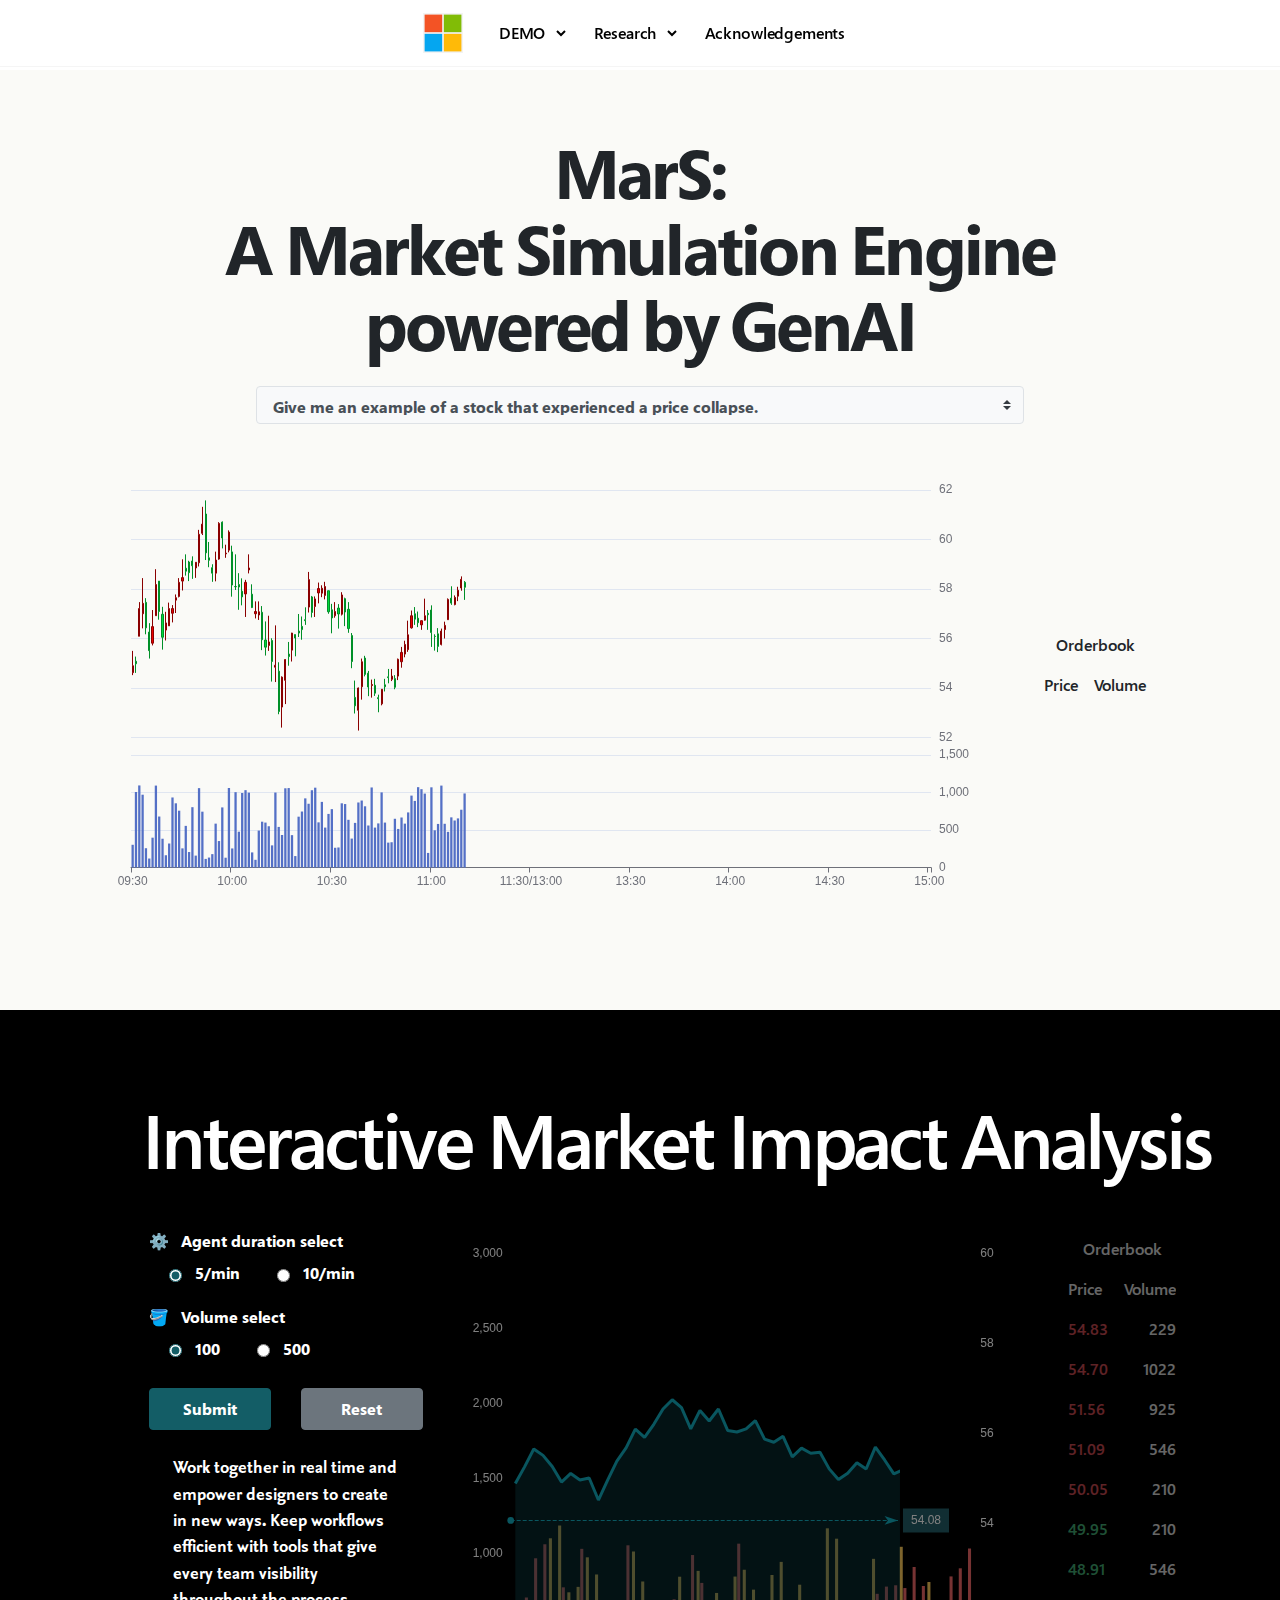
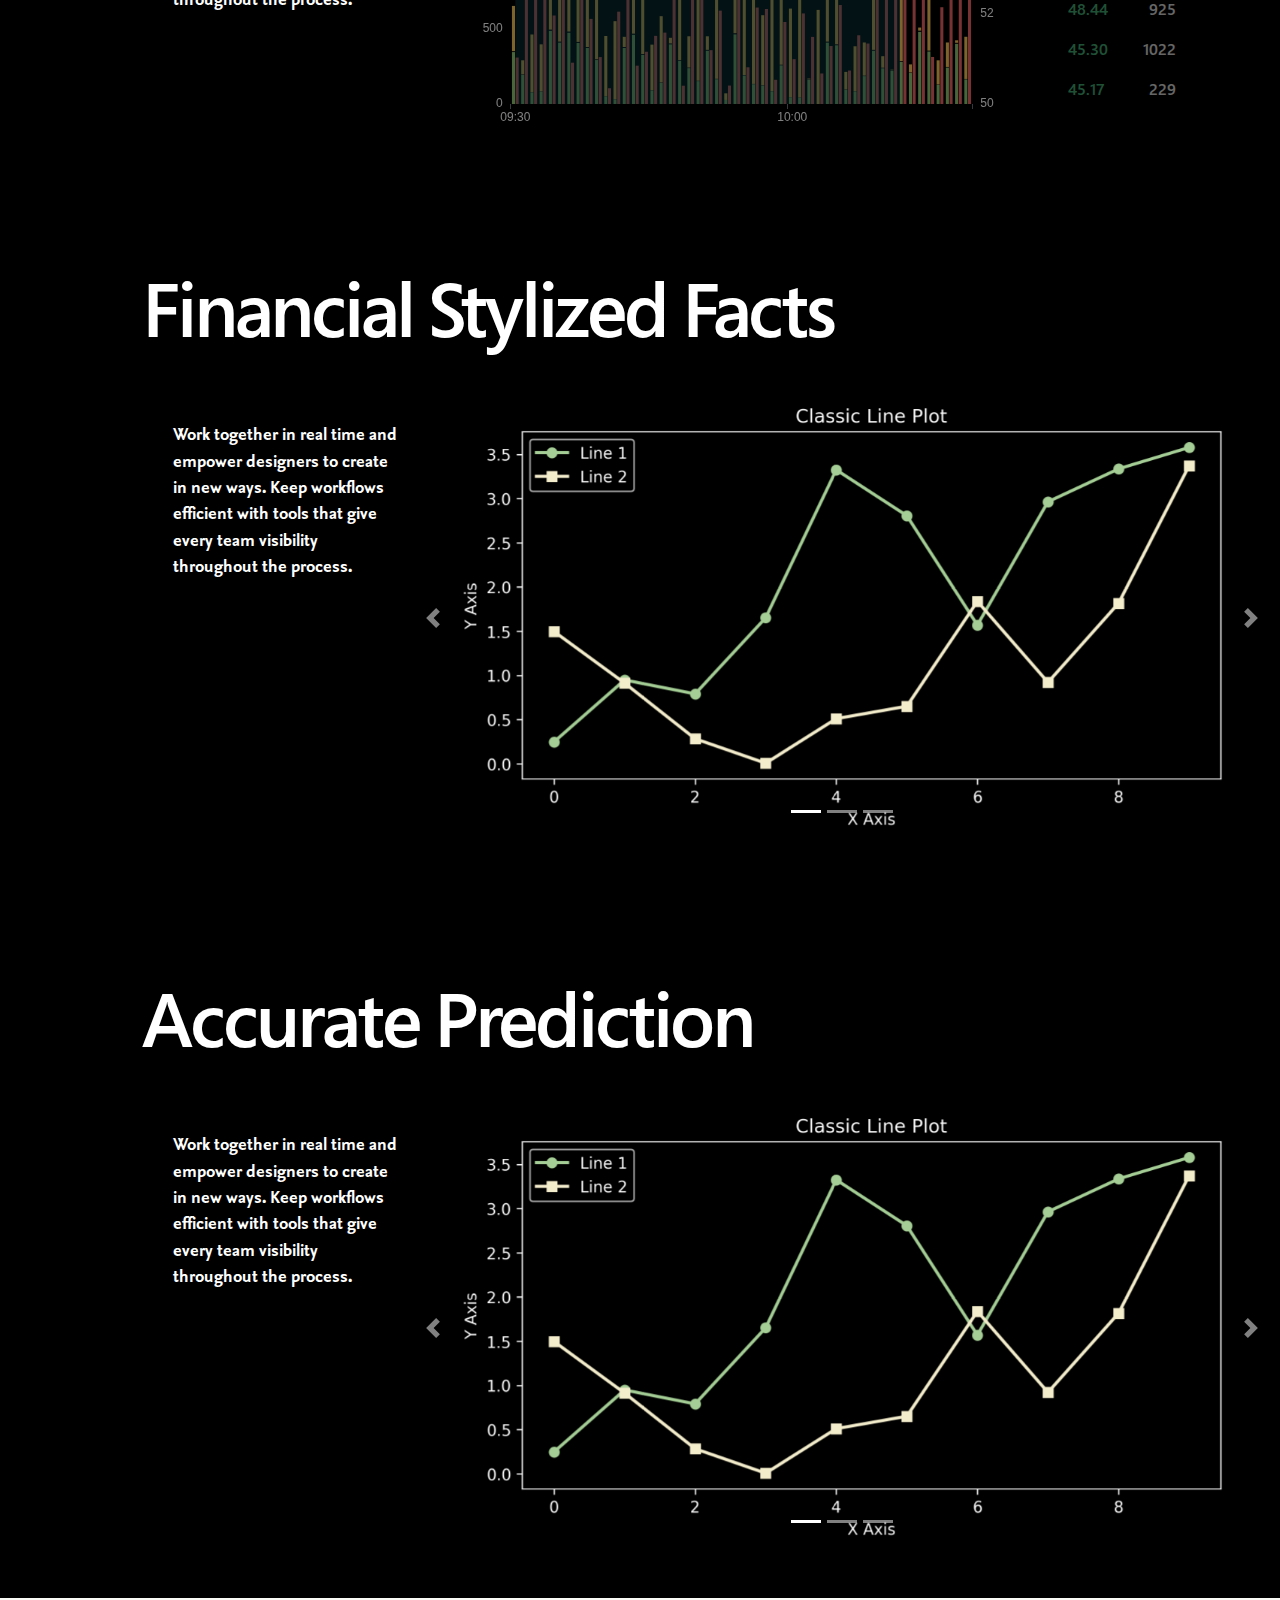
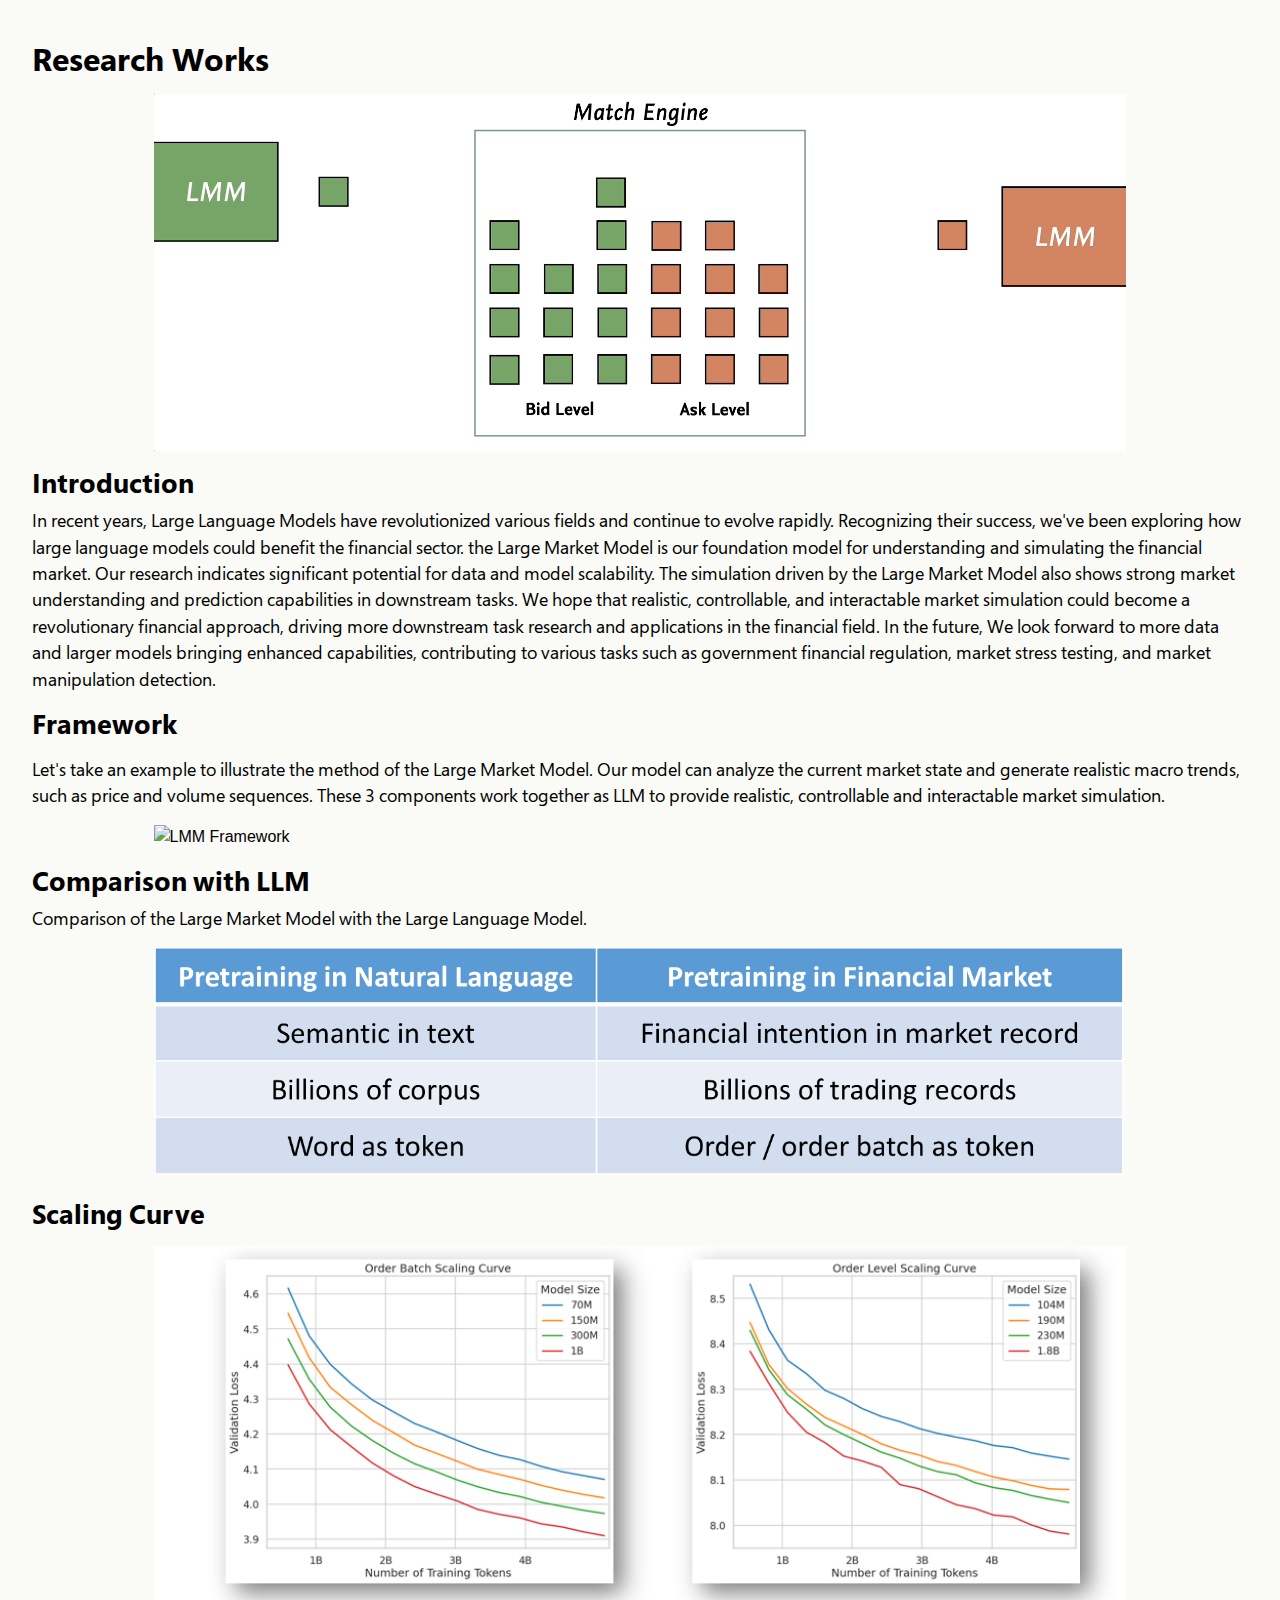
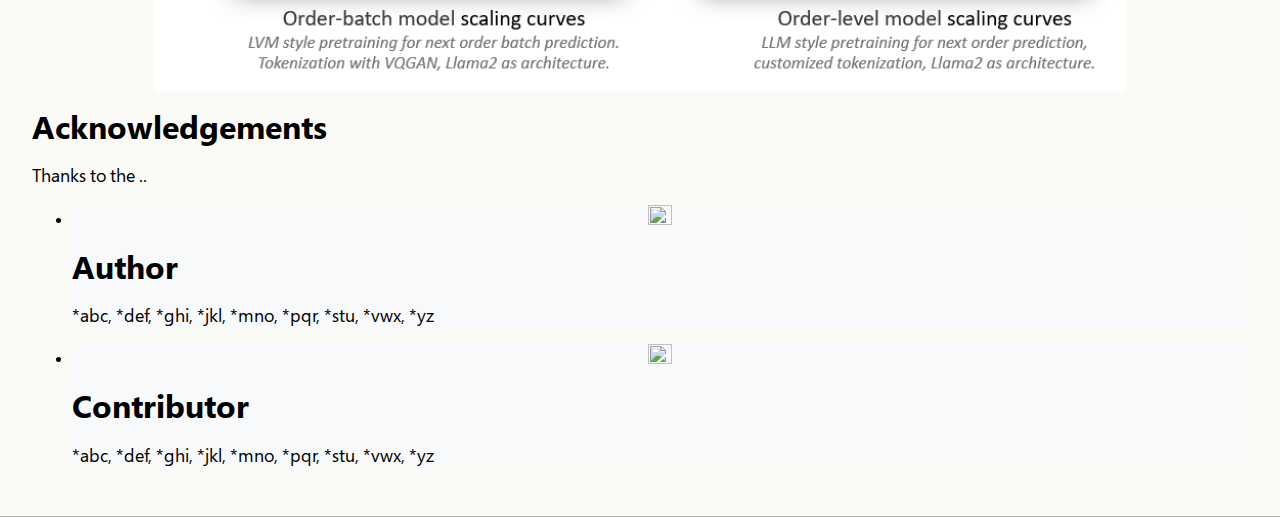
==== commit 1479807b: "echarts" ====
--- a/HomePage/index.html
+++ b/HomePage/index.html
@@ -56,6 +56,7 @@
     <link rel="apple-touch-icon" href="https://static.figma.com/app/icon/1/touch-167.png" sizes="167x167" />
     <link rel="apple-touch-icon" href="https://static.figma.com/app/icon/1/touch-180.png" sizes="180x180" /> -->
     <meta name="next-size-adjust" />
+    <script src="js/echarts.min.js"></script>
     <script src="js/lightweight-charts.standalone.production.js"></script>
     <!-- <link rel="stylesheet" href="css/claude.css" /> -->
     <link rel="stylesheet" href="css/font-style.css" />
@@ -3842,7 +3843,7 @@
 
             #gif-container {
                 width: 100%;
-                height: 600px;
+                height: 500px;
                 /* background-color: #f5f5f5; */
                 /* 透明的 background */
                 background-color: transparent;
@@ -3851,6 +3852,24 @@
                 justify-content: center;
                 align-items: center;
                 max-width: 1000px;
+                opacity: 0.5;
+            }
+            #tooltip {
+                position: absolute;
+                top: 0;
+                left: 50%;
+                transform: translateX(-50%);
+                color: #fff;
+                font-size: 14px;
+                padding: 4px 8px;
+                background-color: #135D66;
+                border-radius: 4px;
+                border: 1px solid #31919c;
+                display: none;
+                z-index: 99;
+            }
+            #orderbook1 {
+                opacity: 0.4;
             }
 
             .custom-select {
@@ -4071,7 +4090,7 @@
                             <!-- Header 动图，后面变成视频即可 -->
                             <div style="display: flex; justify-content: center; align-items: center;  --spacer-medium: 0px;"
                                 id="main-chart">
-                                <div id="chart-container"></div>
+                                <div id="chart-container" style="width: 900px;height: 450px;"></div>
                                 <div id="orderbook" style="padding-right: 5em;">
                                     <div class="section-order-book">
                                         <table>
@@ -4109,7 +4128,7 @@
                                 <div class="row">
                                     <div class="col-lg-1 col-md-1"></div>
                                     <div class="col-lg-3 col-md-3 me-5">
-                                        <div class="control-panel">
+                                        <div class="control-panel" id="AnalysisId">
                                             <p class="mb-2 font-display-bold"> ⚙️ &nbsp; Agent duration select </p>
                                             <div class="form-check form-check-inline custom-radio">
                                                 <input class="form-check-input" type="radio" name="AgentRadio"
@@ -4158,13 +4177,14 @@
                                                 visibility throughout the process.</p>
                                         </div>
                                     </div>
-                                    <div class="col-lg-6 col-md-6">
+                                    <div class="col-lg-6 col-md-6" style="position: relative;">
+                                        <div id="tooltip">交易开始</div>
                                         <div id="gif-container" class="mx-auto">
                                             <!-- 这里将动态显示 GIF 或视频 -->
                                         </div>
                                     </div>
                                     <div class="col-lg-2 col-md-2">
-                                        <div id="orderbook">
+                                        <div id="orderbook1">
                                             <div class="section-order-book">
                                                 <table>
                                                     <thead>
@@ -4420,6 +4440,7 @@
 
 <script src="js/demo_control.js"></script>
 <script>
+    // 第一个图表
     var chartMainIntervalId = null;
     var orderbookMainIntervalId = null;
     const mainContainer = document.getElementById("main-chart");
@@ -4501,15 +4522,21 @@
     };
 
     function updateMedia() {
+        $('#AnalysisId').css("opacity", 0.5)
+        $('#gif-container').css("opacity", 1)
+        $('#orderbook1').css("opacity", 1)
+        $('#tooltip').text('交易开始').show();
+
         const selectedAgentRadio = Array.from(agentRadioInputs).find(input => input.checked).value;
         const selectedVolumeRadio = Array.from(volumeRadioInputs).find(input => input.checked).value;
         const key = `${selectedAgentRadio}-${selectedVolumeRadio}`;
         console.log(key, mediaUrls[key])
 
         // 先清空 GIF 容器
-        gifContainer.innerHTML = '';
+        // gifContainer.innerHTML = '';
 
         if (mediaUrls[key]) {
+            console.log(chartIntervalId)
             if (chartIntervalId) {
                 clearInterval(chartIntervalId);
             }
@@ -4530,8 +4557,12 @@
 
     submitBtn.addEventListener('click', updateMedia);
     resetBtn.addEventListener('click', () => {
-        gifContainer.innerHTML = '';
+        // gifContainer.innerHTML = '';
         downloadButtonContainer.innerHTML = '';
+        $('#AnalysisId').css("opacity", 1)
+        $('#tooltip').hide();
+        $('#gif-container').css("opacity", 0.5)
+        $('#orderbook1').css("opacity", 0.4)
 
         if (chartIntervalId) {
             clearInterval(chartIntervalId);
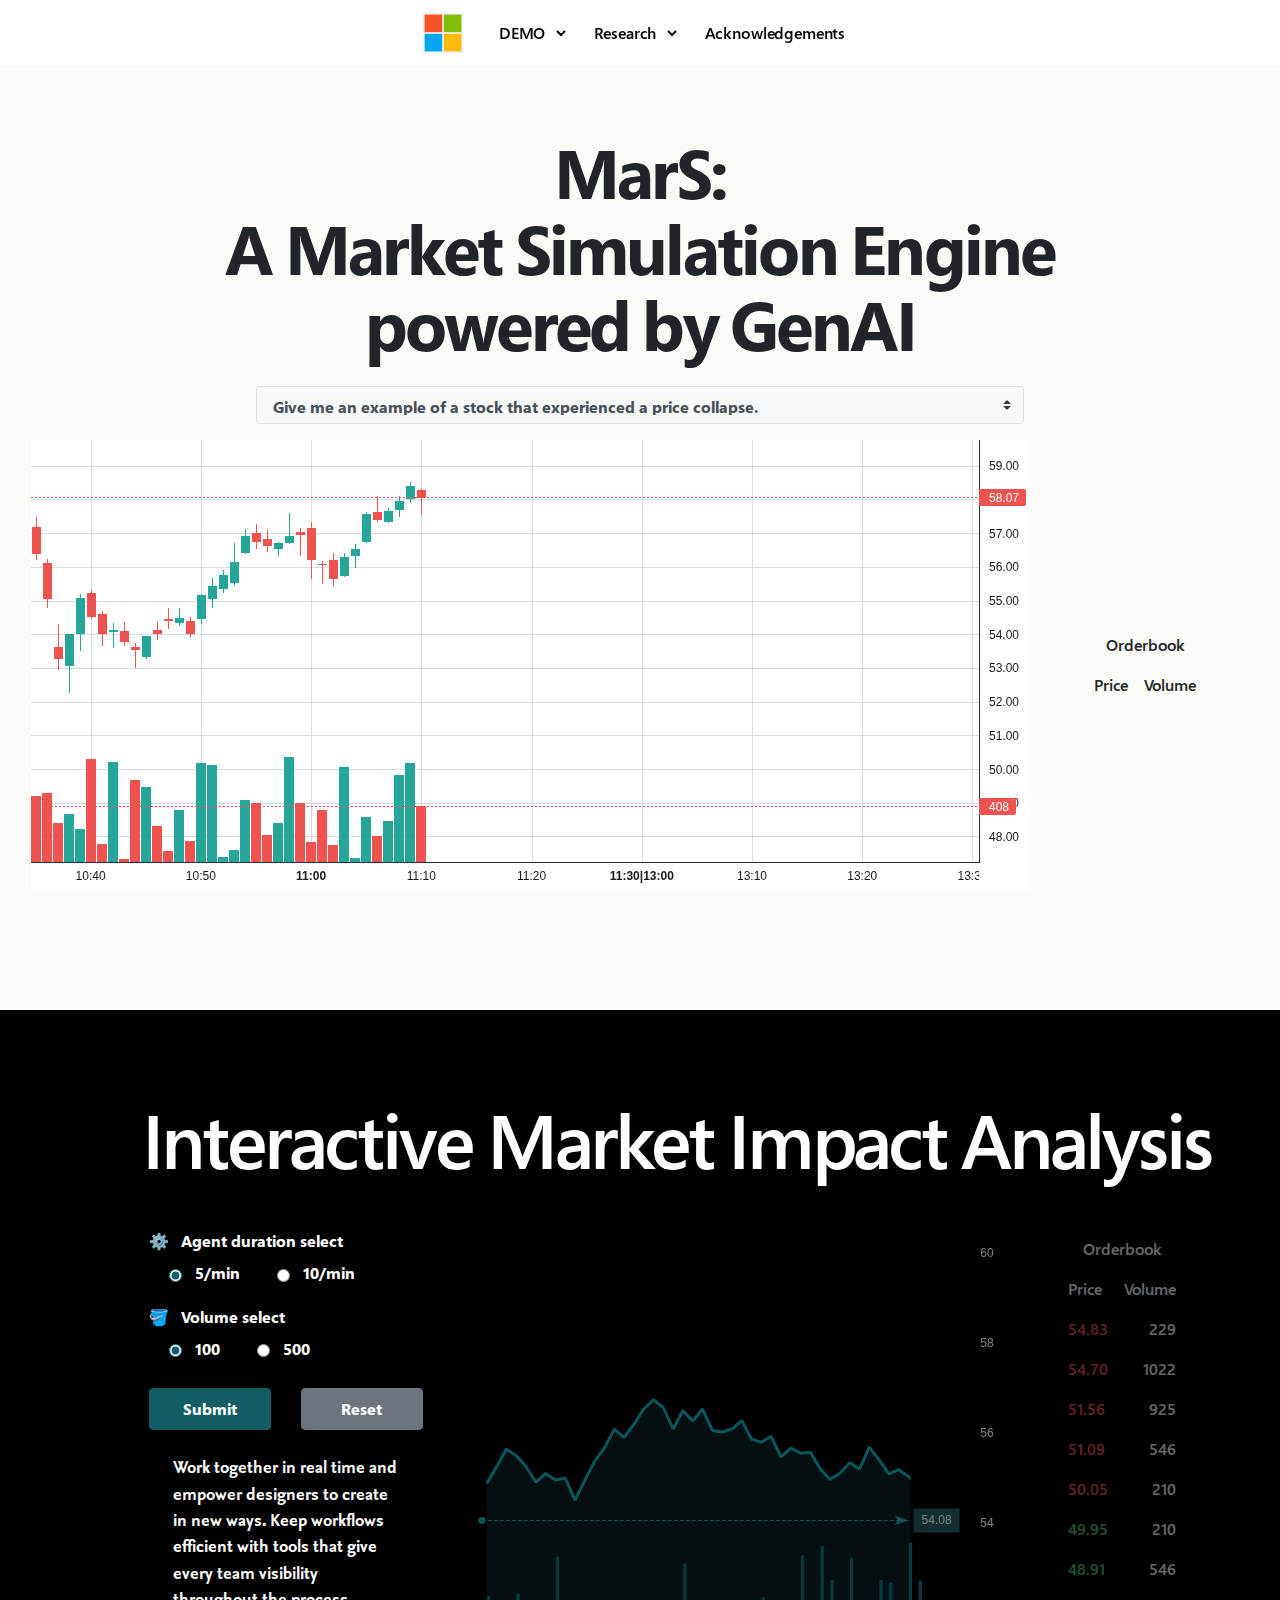
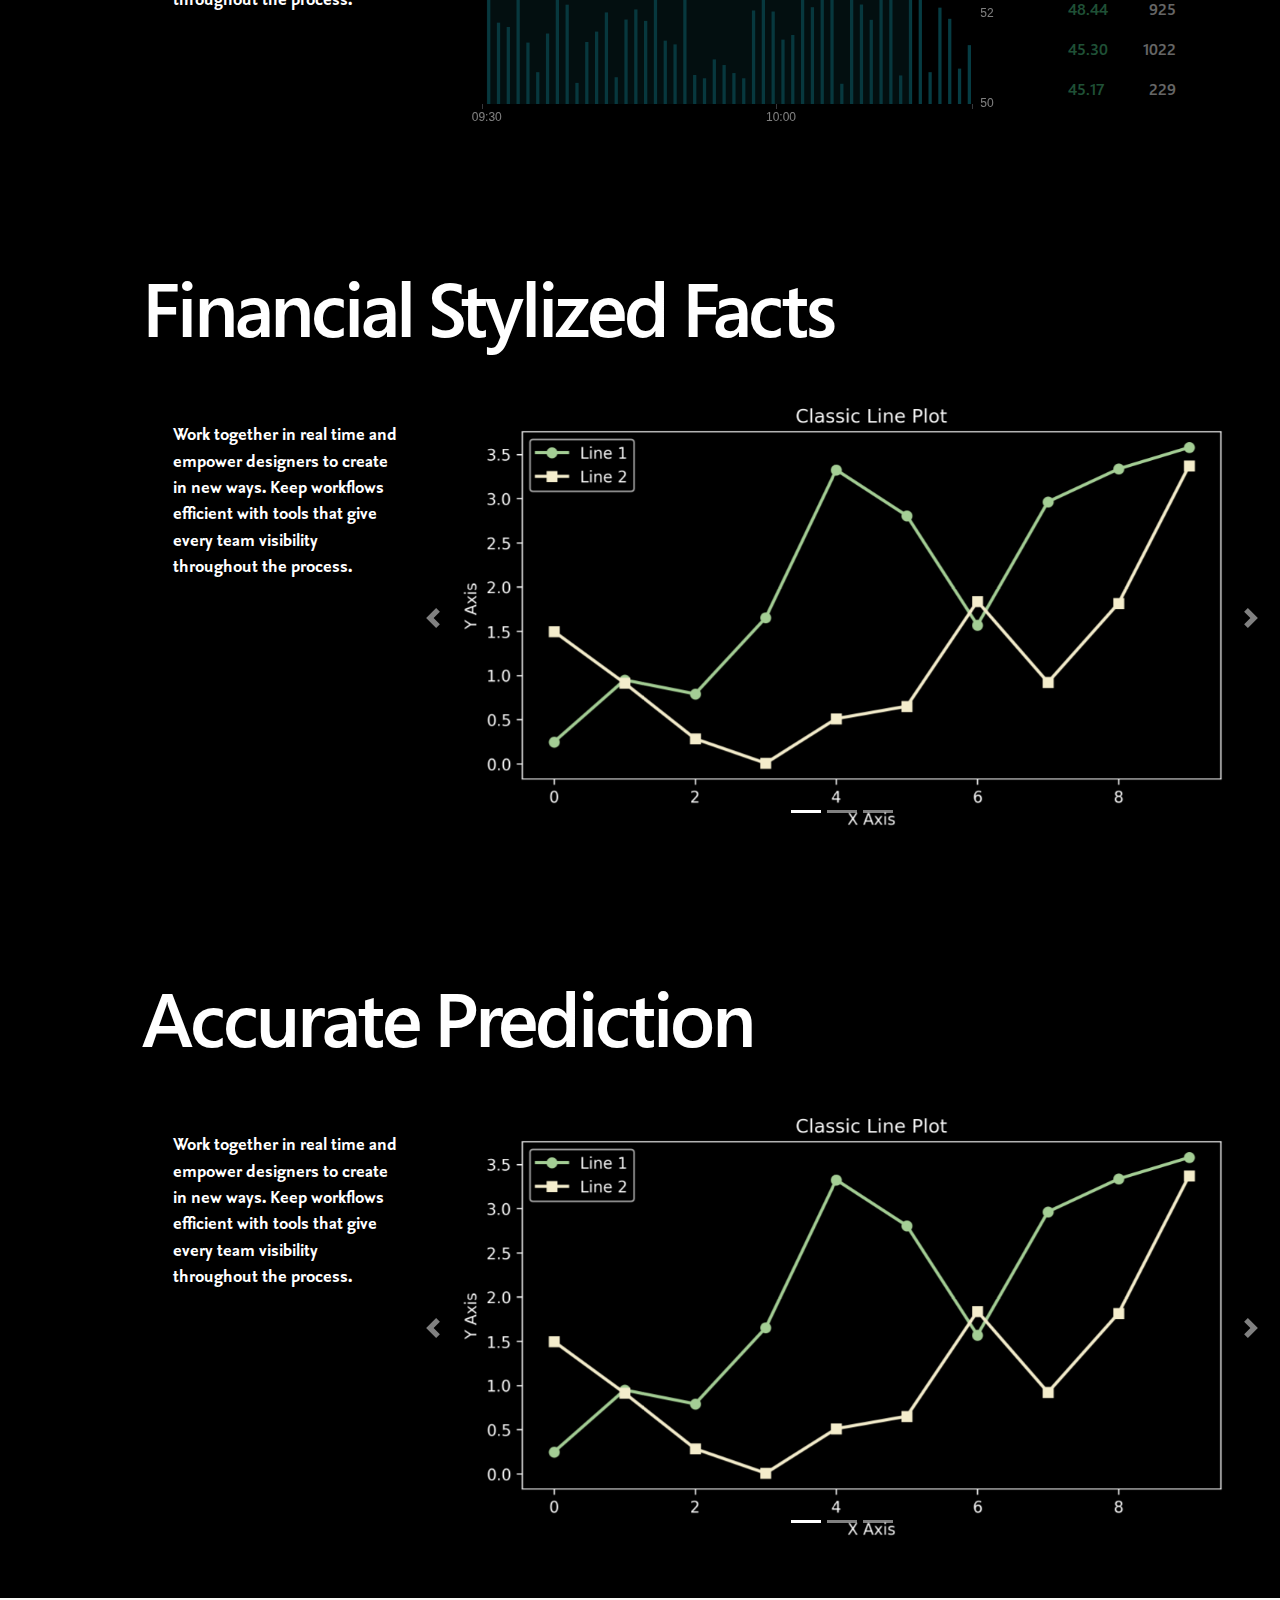
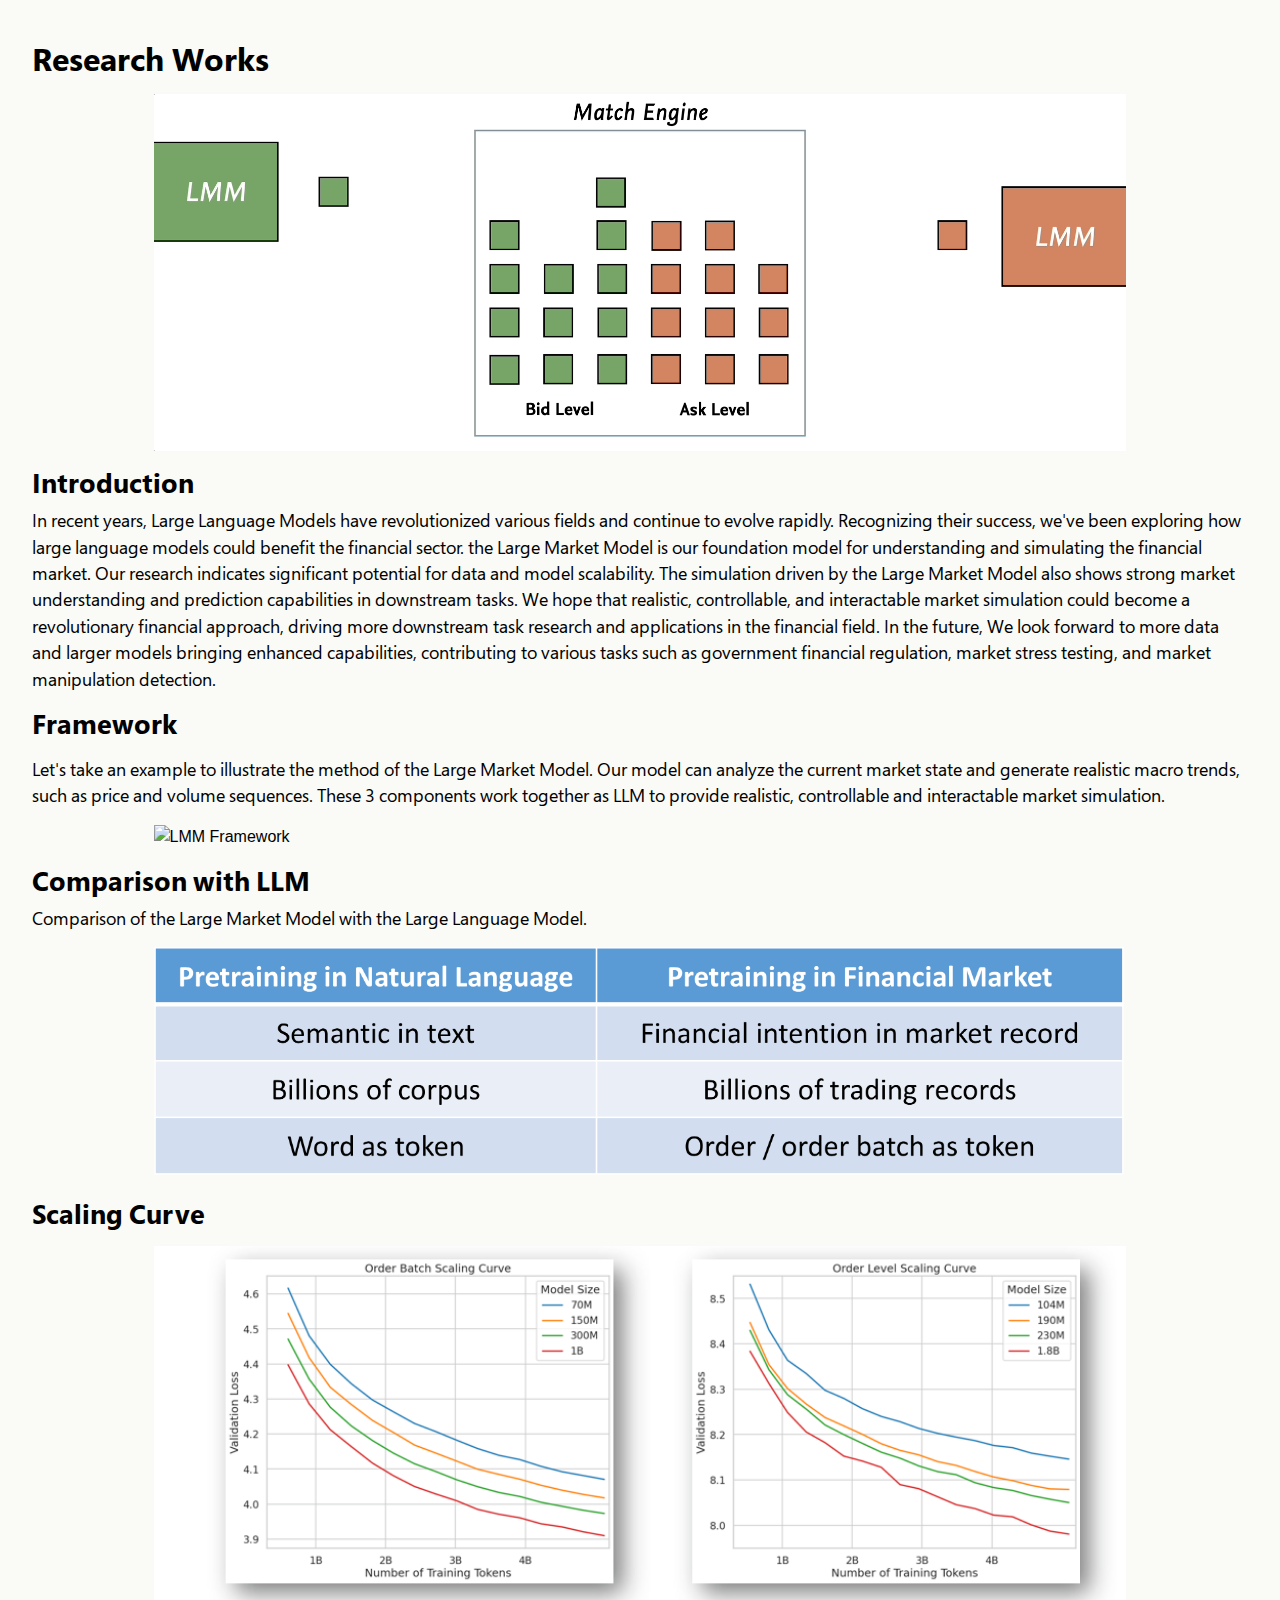
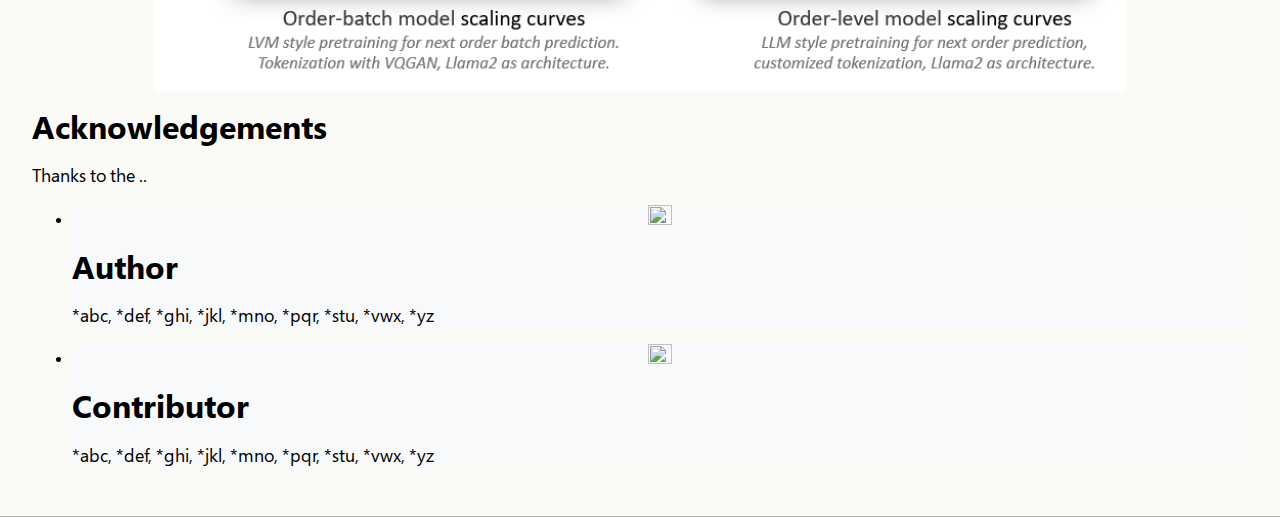
==== commit ce23c1ed: "update" ====
--- a/HomePage/index.html
+++ b/HomePage/index.html
@@ -4090,7 +4090,7 @@
                             <!-- Header 动图，后面变成视频即可 -->
                             <div style="display: flex; justify-content: center; align-items: center;  --spacer-medium: 0px;"
                                 id="main-chart">
-                                <div id="chart-container" style="width: 900px;height: 450px;"></div>
+                                <div id="chart-container" style="width: 1000px;height: 450px;"></div>
                                 <div id="orderbook" style="padding-right: 5em;">
                                     <div class="section-order-book">
                                         <table>
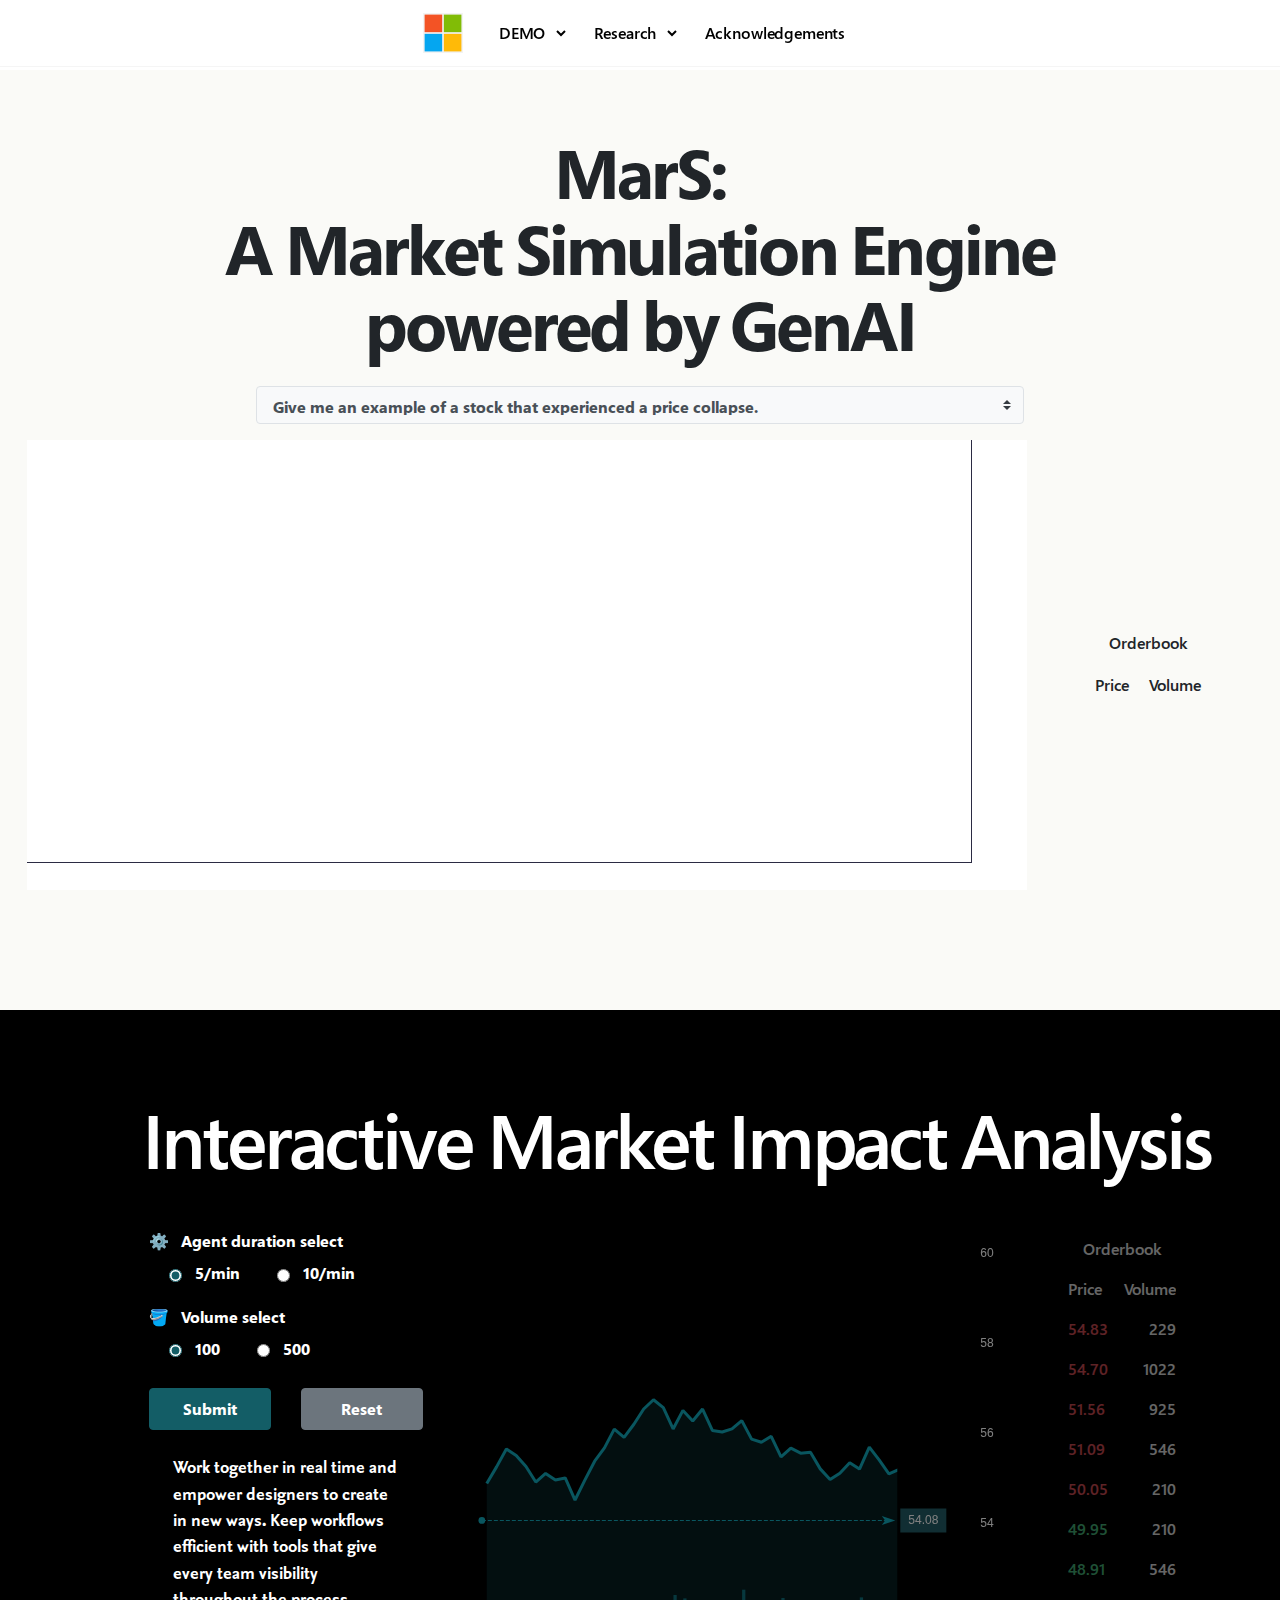
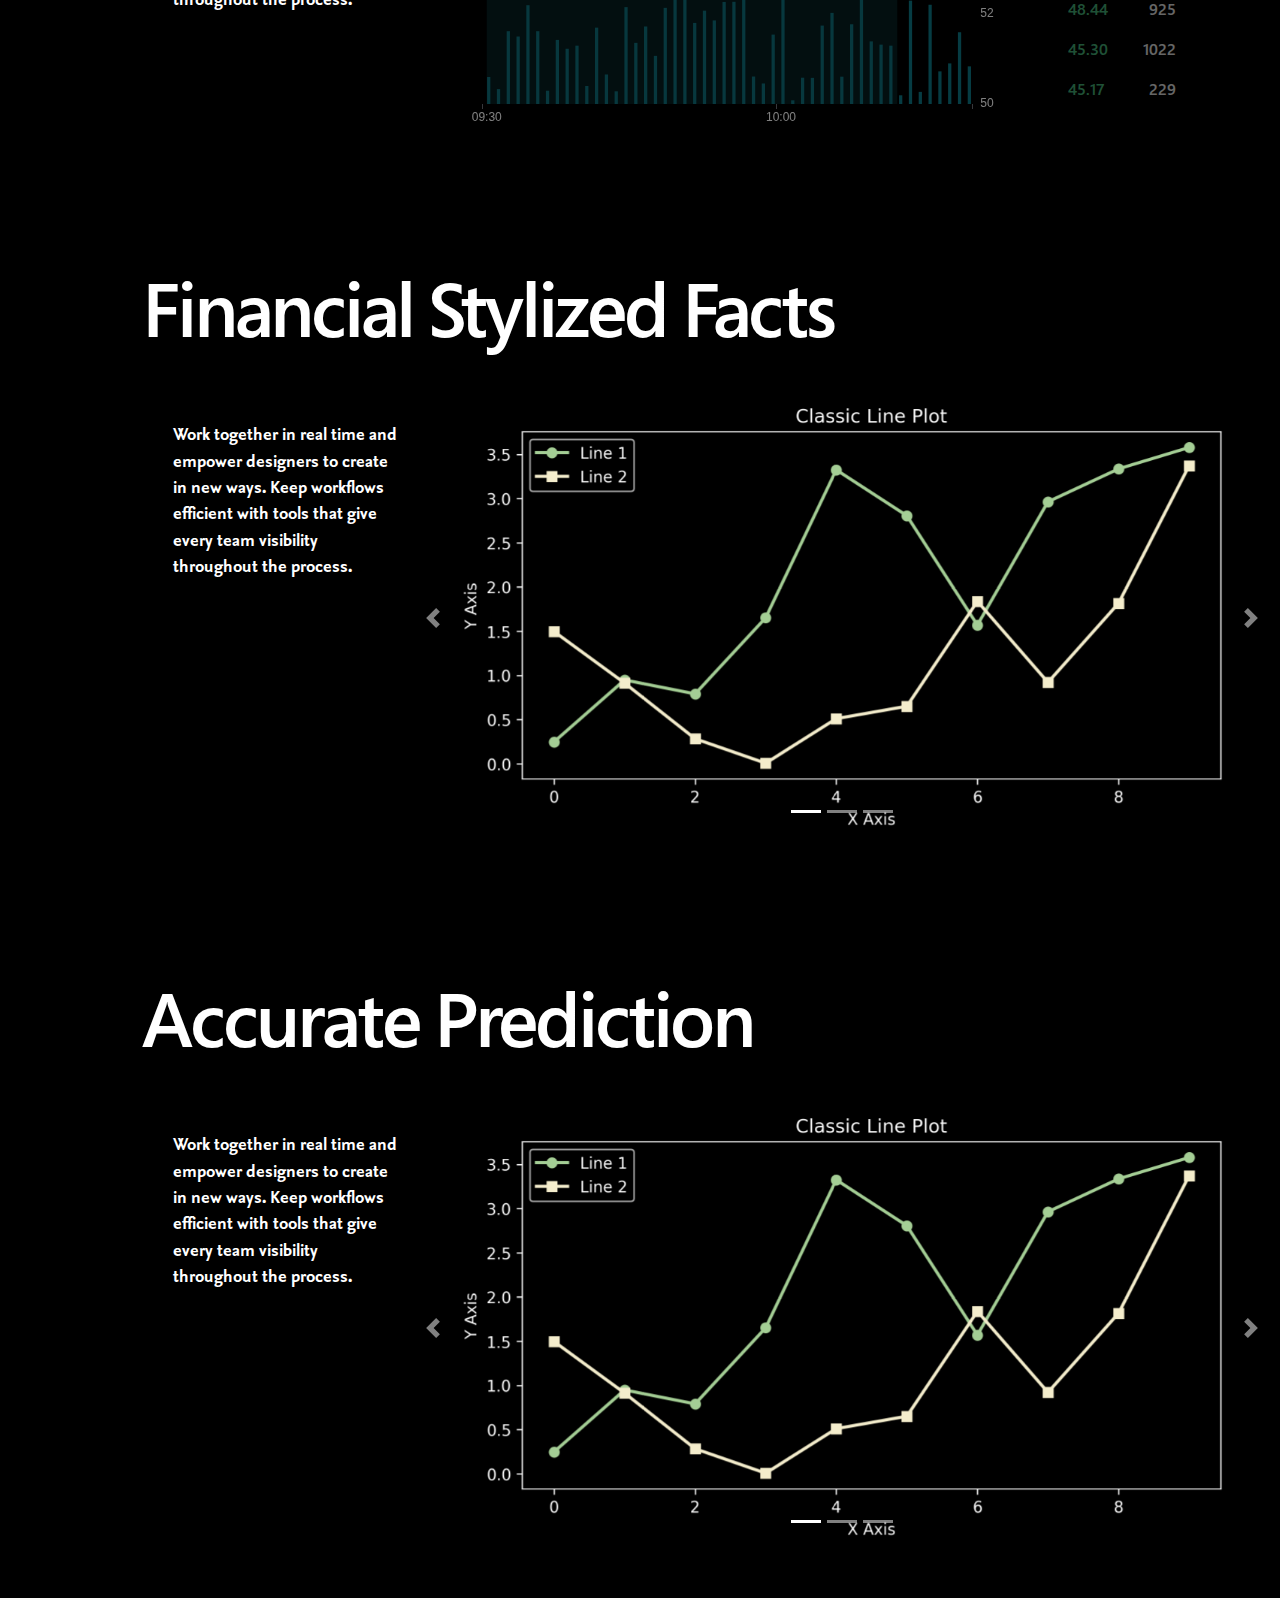
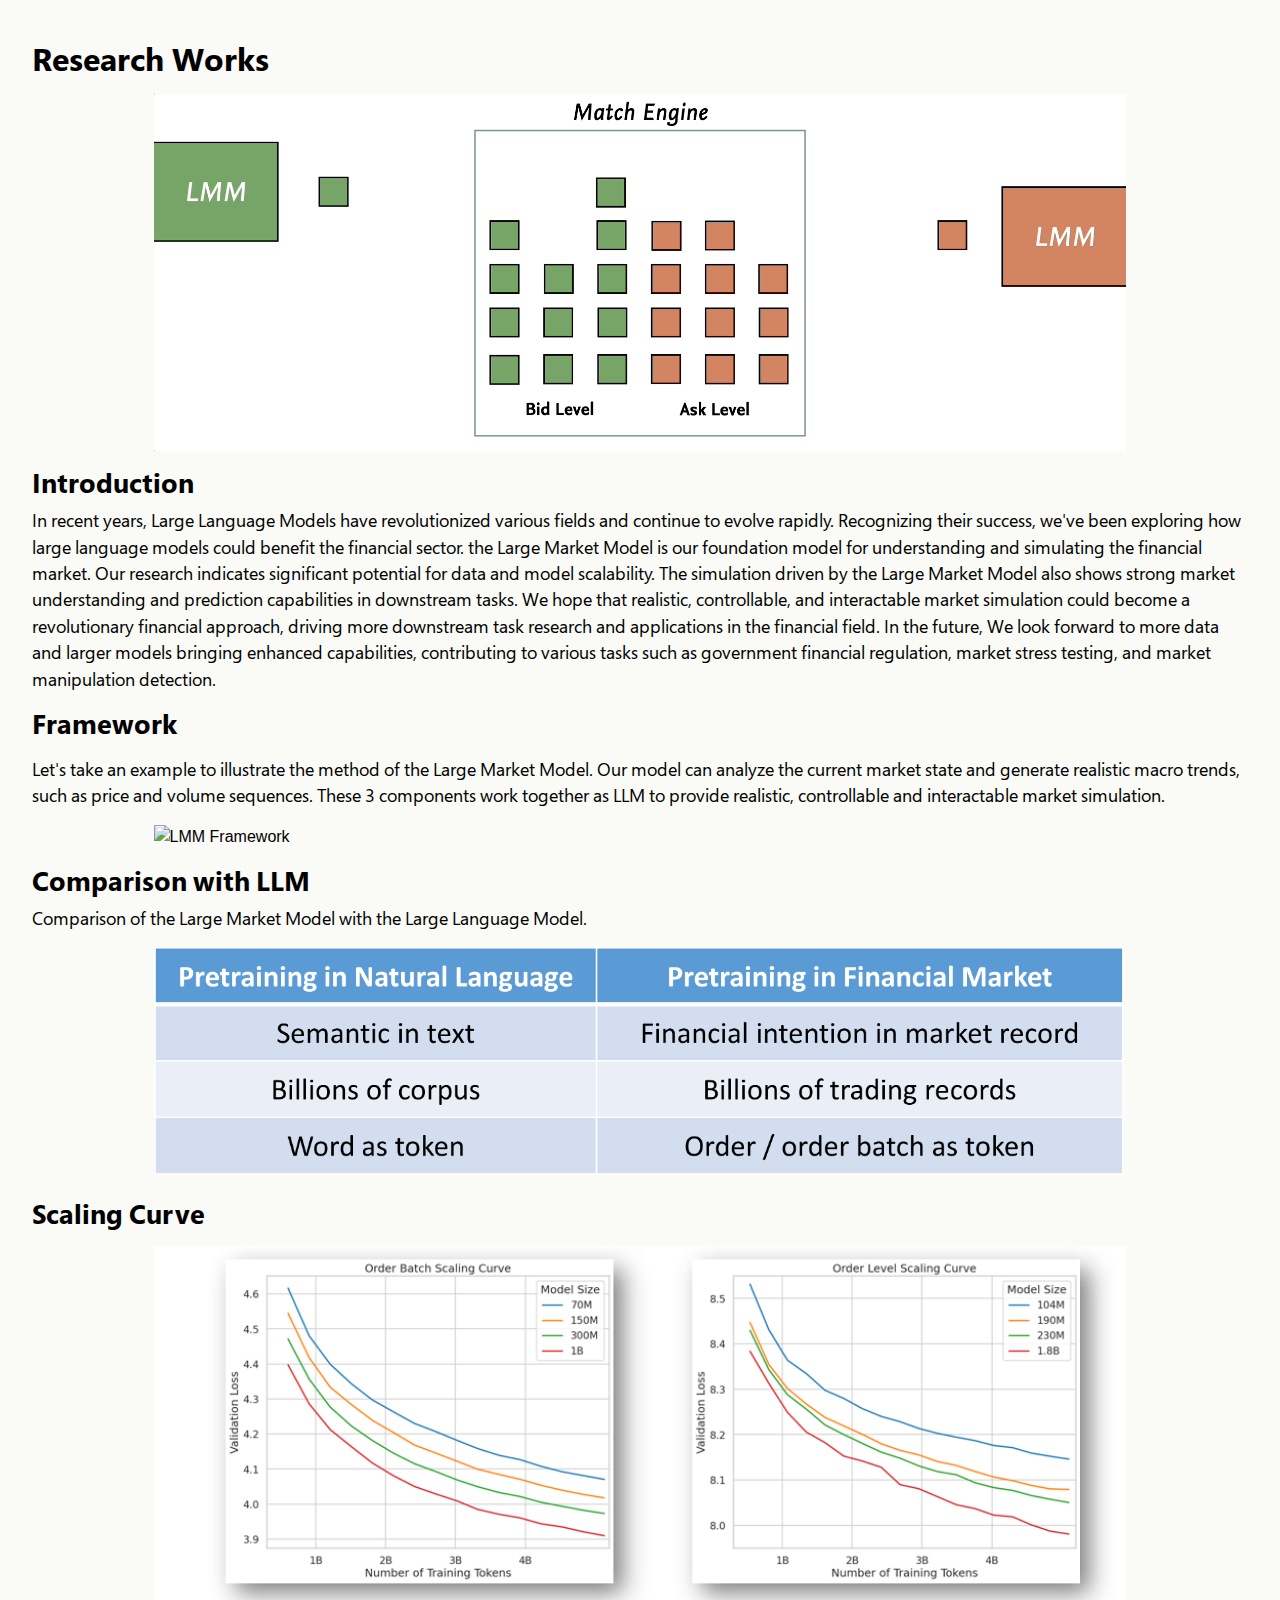
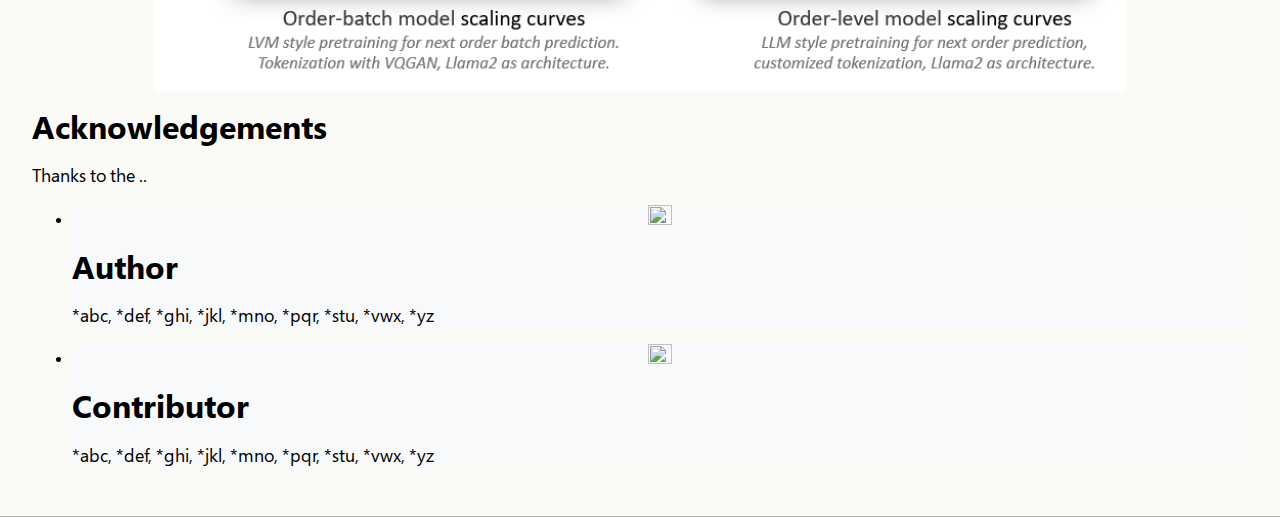
==== commit 88cf23aa: "Add the groundtruth data." ====
--- a/HomePage/index.html
+++ b/HomePage/index.html
@@ -4099,8 +4099,8 @@
                                                     <th colspan="2" style="text-align: center;">Orderbook</th>
                                                 </tr>
                                                 <tr>
-                                                    <th>Price</th>
-                                                    <th>Volume</th>
+                                                    <th style="width: 50%; padding: 10px;">Price</th>
+                                                    <th style="width: 50%; padding: 10px;">Volume</th>
                                                 </tr>
                                             </thead>
                                             <tbody id="asks"></tbody>
@@ -4447,6 +4447,24 @@
     const mainChart = mainContainer.querySelector("#chart-container");
     const mainSelectInput = document.getElementById("main-select");
 
+    const ground_truth_kline_urls = [
+        "demo_data/demo_kline_groundtruth_rollouts-002180-2023-06-02-09:45:00-16.json",
+        "demo_data/demo_kline_groundtruth_rollouts-002832-2023-06-08-09:45:00-16.json",
+        "demo_data/demo_kline_groundtruth_rollouts-002493-2023-03-24-09:45:00-16.json"
+    ]
+    const rollout_kline_urls = [
+        "demo_data/demo_kline_rollouts-002180-2023-06-02-09:45:00-16.json",
+        "demo_data/demo_kline_rollouts-002832-2023-06-08-09:45:00-16.json",
+        "demo_data/demo_kline_rollouts-002493-2023-03-24-09:45:00-16.json"
+    ]
+    const lobsnapshots_urls = [
+        "demo_data/demo_lobsnapshots_rollouts-002180-2023-06-02-09:45:00-16.json",
+        'demo_data/demo_lobsnapshots_rollouts-002832-2023-06-08-09:45:00-16.json',
+        "demo_data/demo_lobsnapshots_rollouts-002493-2023-03-24-09:45:00-16.json"
+    ]
+    
+
+
     // 定义一个对象,存储不同输入组合对应的 GIF 或视频 URL
     const mainFunctions = {
         '1': drawMainChart1,
@@ -4471,7 +4489,7 @@
                 clearInterval(orderbookMainIntervalId);
             }
             console.log("Print mainContainer", mainContainer)
-            var tempIntervalIds = mainFunctions[key](mainContainer, mainChart);
+            var tempIntervalIds = mainFunctions[key](mainContainer, mainChart, ground_truth_kline_urls[selectedOption - 1], rollout_kline_urls[selectedOption - 1], lobsnapshots_urls[selectedOption - 1]);
             chartMainIntervalId = tempIntervalIds.chartIntervalId;
             orderbookMainIntervalId = tempIntervalIds.orderbookIntervalId;
         } else {
